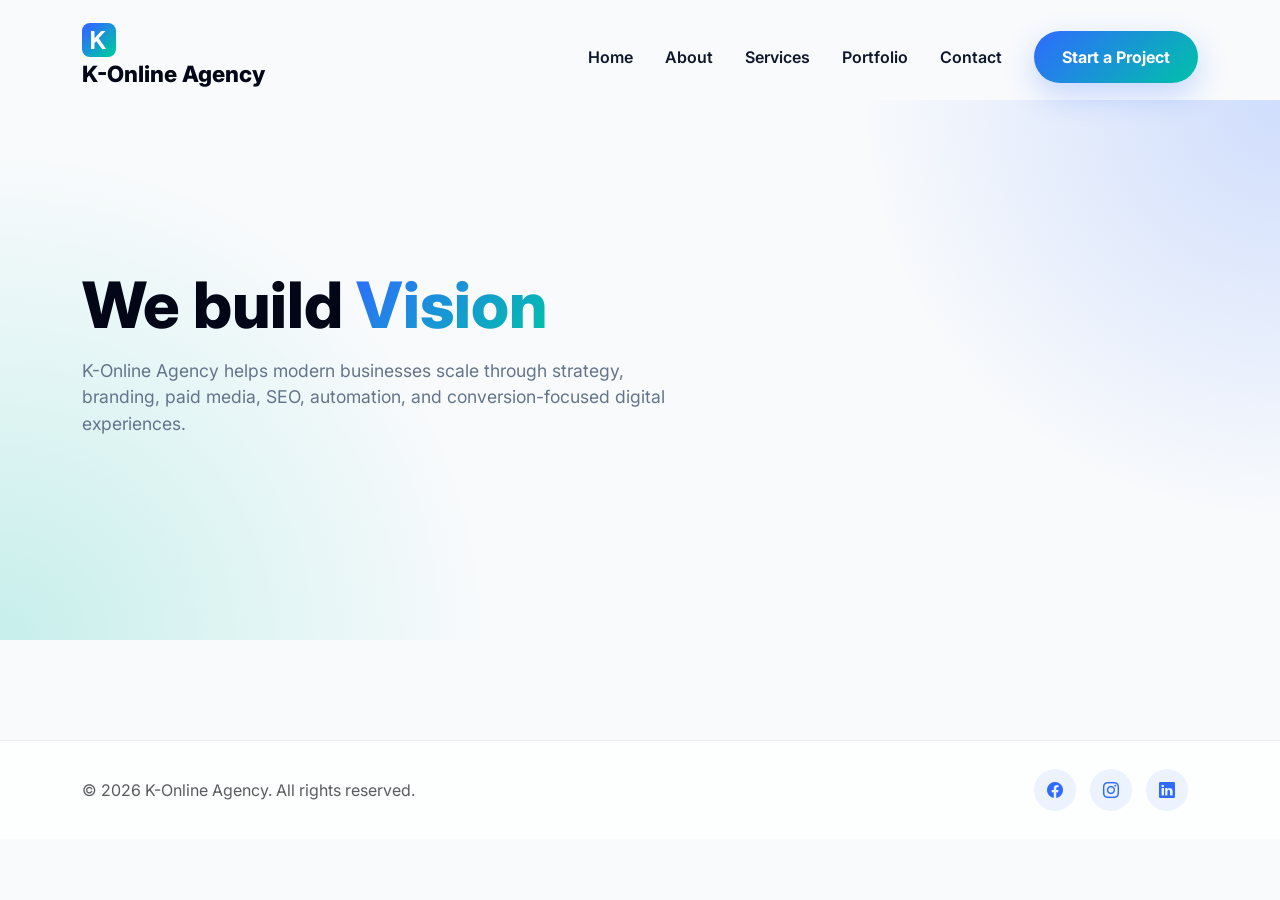
==== index.html @ 5fe9ca25 "Working" ====
<!DOCTYPE html>
<html lang=en>
<head>
  <meta charset=UTF-8>
  <meta name=viewport content=width=device-width, initial-scale=1.0>
  <meta name=description content=K-Online Agency is a modern digital marketing agency focused on growth, branding, and performance.>
  <meta name=keywords content=digital agency, marketing, branding, SEO, web design>
  <meta name=author content=K-Online Agency>
  <title>K-Online Agency</title>
  <link id=favicon rel=icon href=assets/img/favicon.svg type=image/svg+xml>
  <link href=https://cdn.jsdelivr.net/npm/bootstrap@5.3.3/dist/css/bootstrap.min.css rel=stylesheet>
  <link href=https://cdn.jsdelivr.net/npm/bootstrap-icons@1.11.3/font/bootstrap-icons.css rel=stylesheet>
  <link rel=preconnect href=https://fonts.googleapis.com>
  <link rel=preconnect href=https://fonts.gstatic.com crossorigin>
  <link href=https://fonts.googleapis.com/css2?family=Inter:wght@400;500;600;700;800&display=swap rel=stylesheet>
  <link rel=stylesheet href=assets/css/style.css>
</head>
<body>
  <div id=page-loader class=page-loader>
    <div class=loader-ring></div>
  </div>

  <!-- <button id=themeToggle class=theme-toggle aria-label=Toggle theme>
    <i class=bi bi-moon-stars-fill></i>
  </button> -->

  <nav id=navbar class="navbar navbar-expand-lg fixed-top"></nav>
  <main id=app>
    <section id=hero></section>
    <!-- <section id=about></section> -->
    <!-- <section id=services></section>
    <section id=why-us></section>
    <section id=portfolio></section>
    <section id=testimonials></section>
    <section id=team></section>
    <section id=pricing></section>
    <section id=faq></section>
    <section id=cta></section>
    <section id=contact></section> -->
  </main>
  <footer id=footer></footer>

  <script src=https://cdn.jsdelivr.net/npm/bootstrap@5.3.3/dist/js/bootstrap.bundle.min.js></script>
  <script src=assets/js/app.js></script>
</body>
</html>
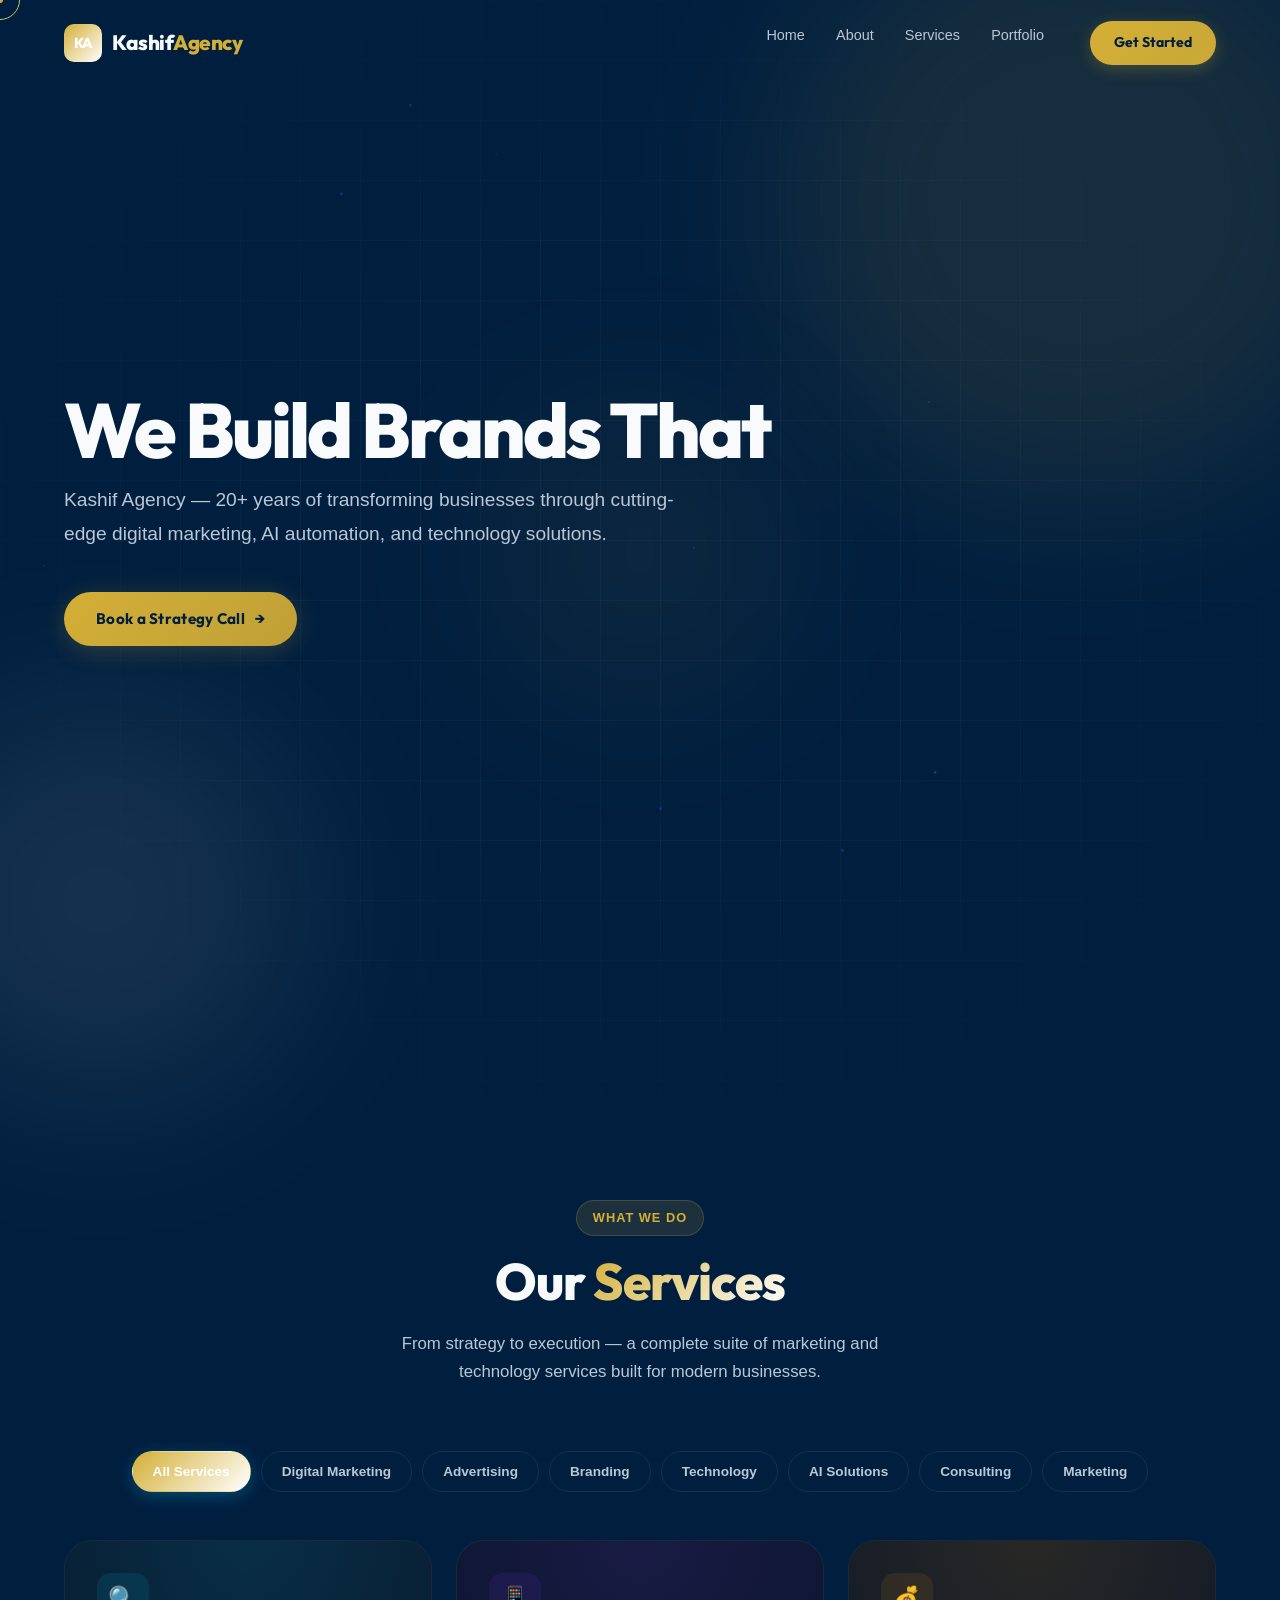
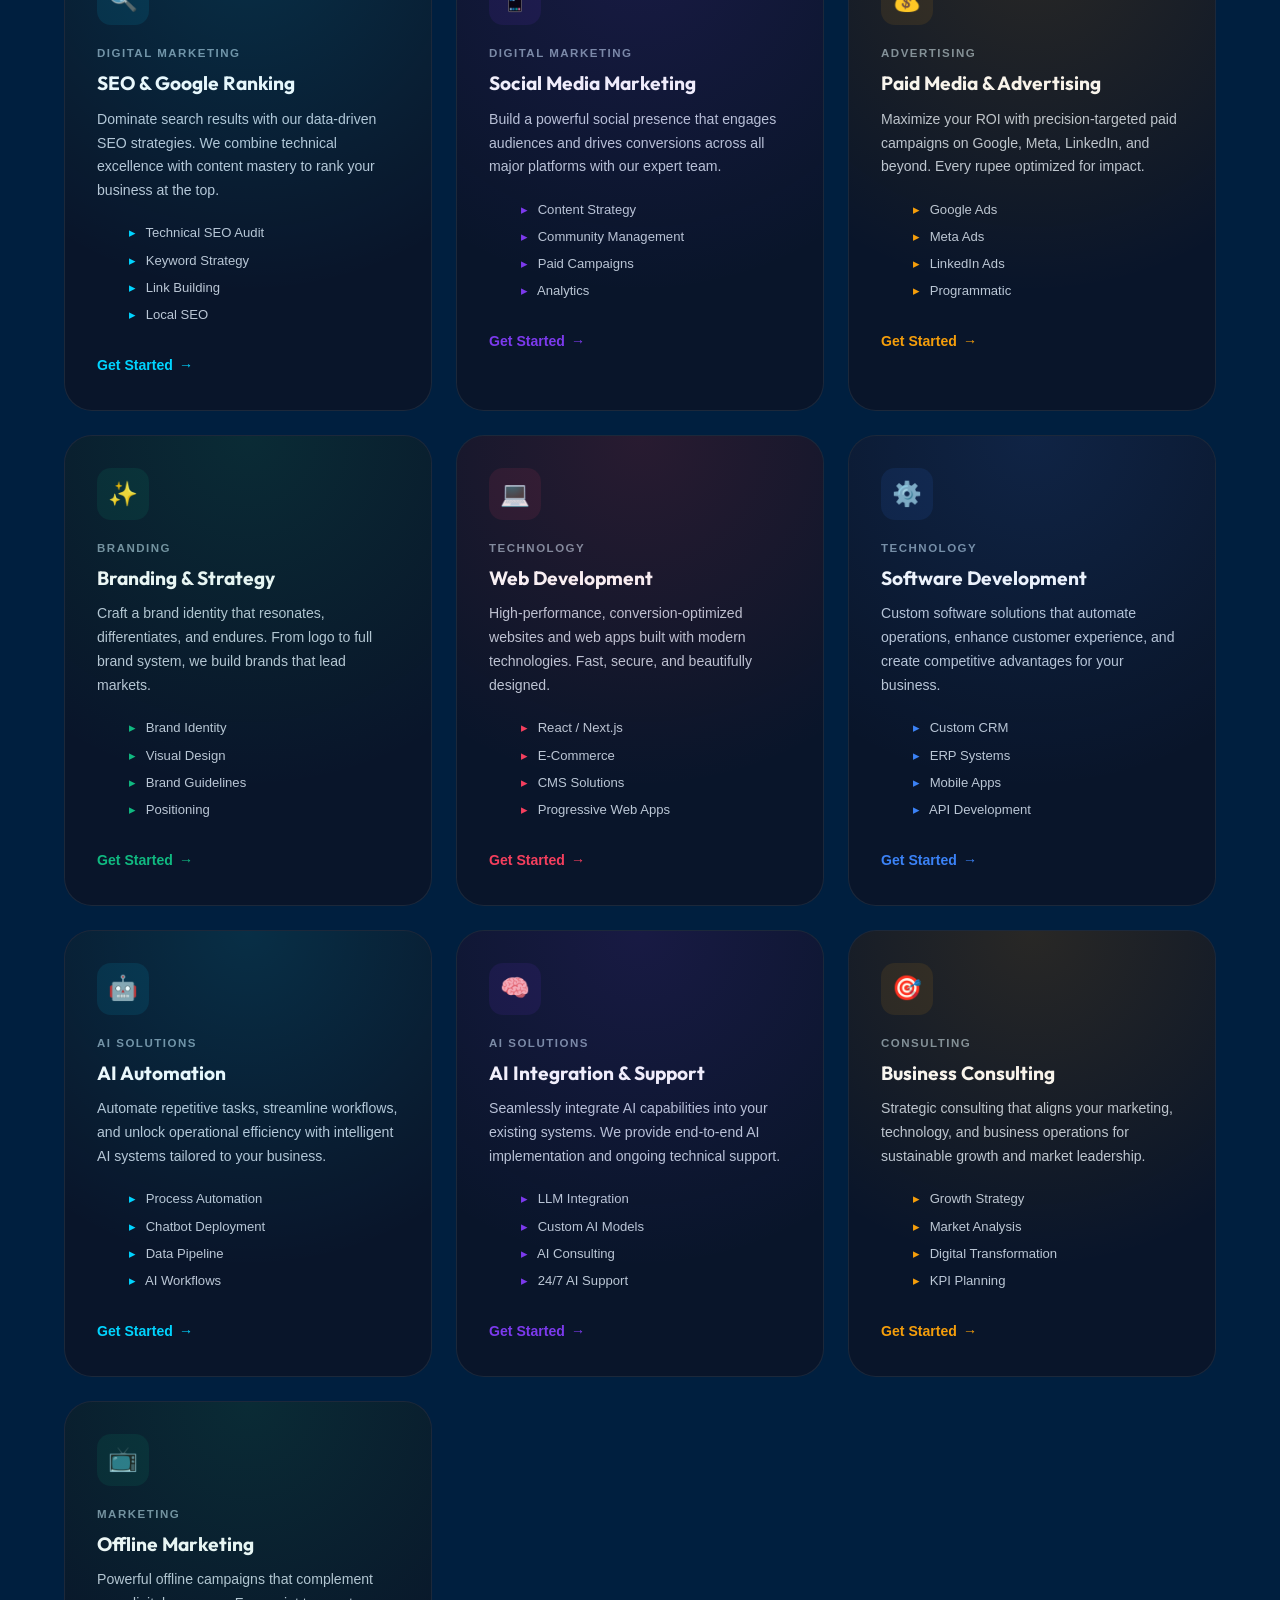
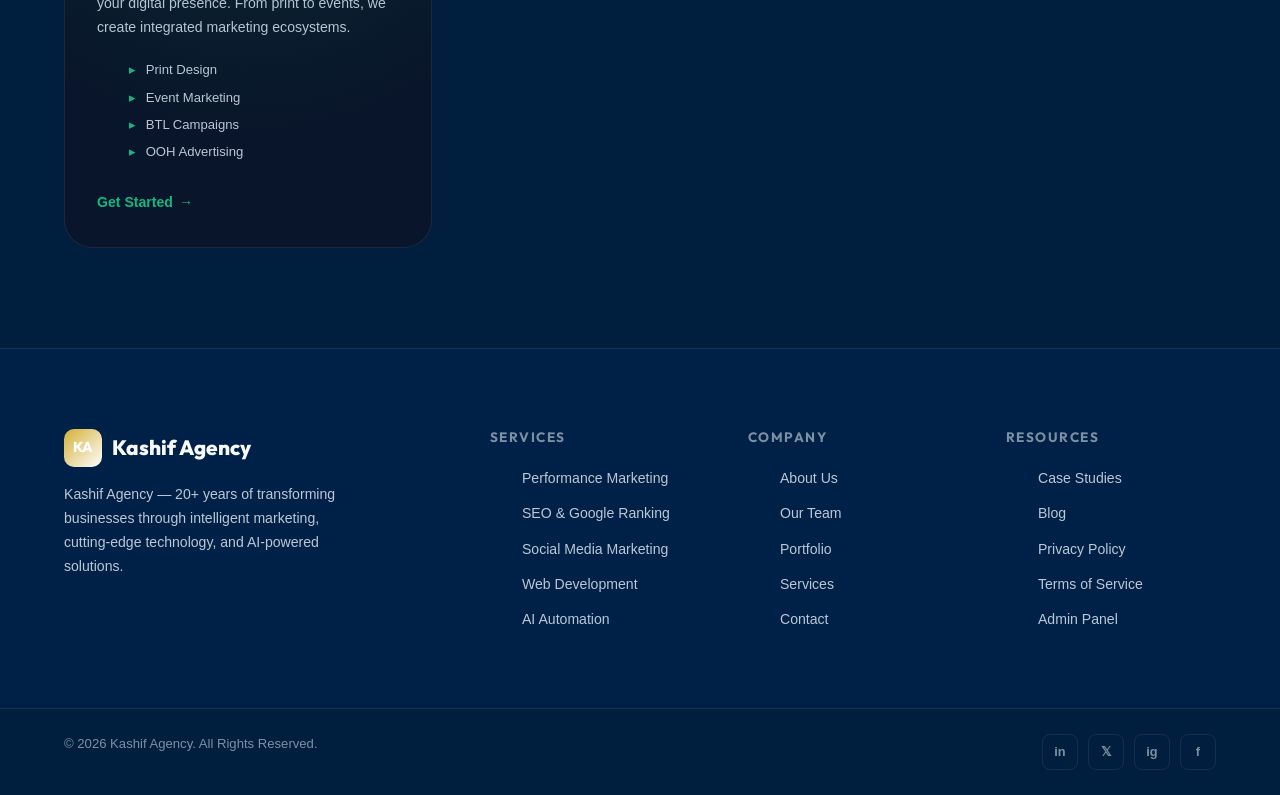
==== commit aa436bed: "Update" ====
--- a/index.html
+++ b/index.html
@@ -1,46 +1,111 @@
 <!DOCTYPE html>
-<html lang=en>
+<html lang="en">
 <head>
-  <meta charset=UTF-8>
-  <meta name=viewport content=width=device-width, initial-scale=1.0>
-  <meta name=description content=K-Online Agency is a modern digital marketing agency focused on growth, branding, and performance.>
-  <meta name=keywords content=digital agency, marketing, branding, SEO, web design>
-  <meta name=author content=K-Online Agency>
-  <title>K-Online Agency</title>
-  <link id=favicon rel=icon href=assets/img/favicon.svg type=image/svg+xml>
-  <link href=https://cdn.jsdelivr.net/npm/bootstrap@5.3.3/dist/css/bootstrap.min.css rel=stylesheet>
-  <link href=https://cdn.jsdelivr.net/npm/bootstrap-icons@1.11.3/font/bootstrap-icons.css rel=stylesheet>
-  <link rel=preconnect href=https://fonts.googleapis.com>
-  <link rel=preconnect href=https://fonts.gstatic.com crossorigin>
-  <link href=https://fonts.googleapis.com/css2?family=Inter:wght@400;500;600;700;800&display=swap rel=stylesheet>
-  <link rel=stylesheet href=assets/css/style.css>
+  <meta charset="UTF-8" />
+  <meta name="viewport" content="width=device-width, initial-scale=1.0" />
+  <meta name="description" content="Kashif Agency — Premium Digital Marketing & Technology Agency. 20+ years of expertise in SEO, AI Automation, Branding, Web Development & more." />
+  <meta name="keywords" content="digital marketing agency, SEO, AI automation, web development, branding, Karachi, Pakistan" />
+  <meta property="og:title" content="Kashif Agency — AI-Powered Marketing & Technology" />
+  <meta property="og:description" content="Transform your business with Kashif Agency's full-stack marketing and technology solutions." />
+  <title>Kashif Agency — AI-Powered Marketing & Technology</title>
+
+  <!-- Bootstrap 5 -->
+  <link href="https://cdn.jsdelivr.net/npm/bootstrap@5.3.0/dist/css/bootstrap.min.css" rel="stylesheet" />
+  <!-- Custom Styles -->
+  <link rel="stylesheet" href="css/style.css" />
 </head>
 <body>
-  <div id=page-loader class=page-loader>
-    <div class=loader-ring></div>
+
+  <!-- ── LOADING SCREEN ──────────────────────── -->
+  <div id="pageLoader">
+    <div class="loader-logo">K<em>A</em></div>
+    <div class="loader-bar"><div class="loader-bar-fill"></div></div>
+    <div class="loader-pct">0%</div>
   </div>
 
-  <!-- <button id=themeToggle class=theme-toggle aria-label=Toggle theme>
-    <i class=bi bi-moon-stars-fill></i>
-  </button> -->
+  <!-- ── CUSTOM CURSOR ────────────────────────── -->
+  <div id="customCursor"></div>
+  <div id="cursorDot"></div>
 
-  <nav id=navbar class="navbar navbar-expand-lg fixed-top"></nav>
-  <main id=app>
-    <section id=hero></section>
-    <!-- <section id=about></section> -->
-    <!-- <section id=services></section>
-    <section id=why-us></section>
-    <section id=portfolio></section>
-    <section id=testimonials></section>
-    <section id=team></section>
-    <section id=pricing></section>
-    <section id=faq></section>
-    <section id=cta></section>
-    <section id=contact></section> -->
+  <!-- ── PARTICLES ────────────────────────────── -->
+  <canvas id="particleCanvas"></canvas>
+
+  <!-- ── NAVBAR ───────────────────────────────── -->
+  <nav id="navbar"></nav>
+
+  <!-- ── MAIN ─────────────────────────────────── -->
+  <main>
+
+    <!-- Hero -->
+    <section id="home" style="position:relative">
+      <div id="hero-section"></div>
+    </section>
+
+    <!-- About -->
+    <!-- <section id="about" style="position:relative">
+      <div id="about-section"></div>
+    </section> -->
+
+    <!-- Services -->
+    <section id="services" style="position:relative">
+      <div id="services-section"></div>
+    </section>
+
+    <!-- Portfolio -->
+    <!-- <section id="portfolio" style="position:relative">
+      <div id="portfolio-section"></div>
+    </section> -->
+
+    <!-- Why Us -->
+    <!-- <section id="whyus" style="position:relative">
+      <div id="whyus-section"></div>
+    </section> -->
+
+    <!-- AI Solutions -->
+    <!-- <section id="ai" style="position:relative">
+      <div id="ai-section"></div>
+    </section> -->
+
+    <!-- Counters -->
+    <!-- <section id="counters" style="position:relative; padding:0">
+      <div id="counters-section"></div>
+    </section> -->
+
+    <!-- Testimonials -->
+    <!-- <section id="testimonials" style="position:relative">
+      <div id="testimonials-section"></div>
+    </section> -->
+
+    <!-- Team -->
+    <!-- <section id="team" style="position:relative">
+      <div id="team-section"></div>
+    </section> -->
+
+    <!-- CTA Banner -->
+    <!-- <section id="cta" style="position:relative">
+      <div id="cta-section"></div>
+    </section> -->
+
+    <!-- FAQ -->
+    <!-- <section id="faq" style="position:relative">
+      <div id="faq-section"></div>
+    </section> -->
+
+    <!-- Contact -->
+    <!-- <section id="contact" style="position:relative">
+      <div id="contact-section"></div>
+    </section> -->
+
   </main>
-  <footer id=footer></footer>
 
-  <script src=https://cdn.jsdelivr.net/npm/bootstrap@5.3.3/dist/js/bootstrap.bundle.min.js></script>
-  <script src=assets/js/app.js></script>
+  <!-- ── FOOTER ───────────────────────────────── -->
+  <footer id="site-footer"></footer>
+
+  <!-- ── SCRIPTS ──────────────────────────────── -->
+  <script src="https://cdn.jsdelivr.net/npm/bootstrap@5.3.0/dist/js/bootstrap.bundle.min.js"></script>
+  <script src="data/content.js"></script>
+  <script src="js/renderer.js"></script>
+  <script src="js/app.js"></script>
+
 </body>
 </html>
--- a/css/style.css
+++ b/css/style.css
@@ -0,0 +1,2404 @@
+/* =====================================================
+   KASHIF AGENCY — Premium CSS
+   ===================================================== */
+@import url('https://api.fontshare.com/v2/css?f[]=clash-display@400,500,600,700,800&display=swap');
+@import url('https://fonts.googleapis.com/css2?family=Syne:wght@400;600;700;800&family=Outfit:wght@300;400;500;600&display=swap');
+
+/* ─── CSS VARIABLES ──────────────────────────────── */
+:root {
+  --bg-base: #001f3f;
+  --bg-surface: #002147;
+  --bg-card: rgba(10, 21, 41, 0.92);
+  --bg-card-hover: rgba(24, 40, 75, 0.94);
+  --bg-card-soft: rgba(255, 255, 255, 0.05);
+  --primary: #D4AF37;
+  --primary-dim: rgba(212, 175, 55, 0.18);
+  /* --secondary: #ffffff; */
+  --secondary-dim: rgba(255, 255, 255, 0.12);
+  --gold: #D4AF37;
+  --gold-dim: rgba(212, 175, 55, 0.14);
+  --success: #7dd3fc;
+  --danger: #f87171;
+  --text-main: #f8fafc;
+  --text-sub: #bbc7d6;
+  --text-muted: #7b90a2;
+  --border: rgba(255, 255, 255, 0.08);
+  --border-glow: rgba(212, 175, 55, 0.22);
+  --font-display: 'Outfit', sans-serif;
+  --font-body: 'Inter', sans-serif;
+  --nav-h: 86px;
+  --radius: 18px;
+  --radius-lg: 28px;
+  --shadow: 0 20px 70px rgba(0, 0, 0, 0.45);
+  --shadow-glow: 0 0 50px rgba(212, 175, 55, 0.15);
+  --transition: 0.3s cubic-bezier(0.4, 0, 0.2, 1);
+}
+
+/* ─── RESET & BASE ────────────────────────────────── */
+*,
+*::before,
+*::after {
+  box-sizing: border-box;
+  margin: 0;
+  padding: 0;
+}
+
+html {
+  scroll-behavior: smooth;
+  font-size: 16px;
+}
+
+body {
+  font-family: var(--font-body);
+  background: var(--bg-base);
+  color: var(--text-main);
+  line-height: 1.7;
+  overflow-x: hidden;
+}
+
+body.loading {
+  overflow: hidden;
+}
+
+img {
+  max-width: 100%;
+  display: block;
+}
+
+a {
+  text-decoration: none;
+  color: inherit;
+}
+
+ul {
+  list-style: none;
+}
+
+button {
+  cursor: pointer;
+  border: none;
+  background: none;
+  font-family: inherit;
+}
+
+input,
+select,
+textarea {
+  font-family: inherit;
+}
+
+/* ─── SCROLLBAR ──────────────────────────────────── */
+::-webkit-scrollbar {
+  width: 6px;
+}
+
+::-webkit-scrollbar-track {
+  background: var(--bg-base);
+}
+
+::-webkit-scrollbar-thumb {
+  background: var(--primary);
+  border-radius: 3px;
+}
+
+/* ─── LOADER ─────────────────────────────────────── */
+#pageLoader {
+  position: fixed;
+  inset: 0;
+  background: var(--bg-base);
+  z-index: 10000;
+  display: flex;
+  flex-direction: column;
+  align-items: center;
+  justify-content: center;
+  transition: opacity 0.6s, transform 0.6s;
+}
+
+#pageLoader.hide {
+  opacity: 0;
+  transform: scale(1.05);
+  pointer-events: none;
+}
+
+.loader-logo {
+  font-family: var(--font-display);
+  font-size: 3rem;
+  font-weight: 800;
+  color: var(--primary);
+  margin-bottom: 3rem;
+  letter-spacing: -2px;
+}
+
+.loader-logo em {
+  color: var(--text-sub);
+  font-style: normal;
+}
+
+.loader-bar {
+  width: 260px;
+  height: 2px;
+  background: var(--border);
+  border-radius: 1px;
+  overflow: hidden;
+}
+
+.loader-bar-fill {
+  height: 100%;
+  width: 0%;
+  background: linear-gradient(90deg, var(--primary), var(--secondary));
+  transition: width 0.08s linear;
+  border-radius: 1px;
+}
+
+.loader-pct {
+  margin-top: 1rem;
+  font-size: 0.85rem;
+  color: var(--text-muted);
+  font-family: var(--font-display);
+}
+
+/* ─── CUSTOM CURSOR ──────────────────────────────── */
+#customCursor {
+  position: fixed;
+  width: 40px;
+  height: 40px;
+  border: 1.5px solid var(--primary);
+  border-radius: 50%;
+  pointer-events: none;
+  z-index: 9999;
+  transform: translate(-50%, -50%);
+  transition: width 0.3s, height 0.3s, border-color 0.3s, opacity 0.3s;
+  mix-blend-mode: screen;
+}
+
+#cursorDot {
+  position: fixed;
+  width: 6px;
+  height: 6px;
+  background: var(--primary);
+  border-radius: 50%;
+  pointer-events: none;
+  z-index: 9999;
+  transform: translate(-50%, -50%);
+}
+
+#customCursor.hover {
+  width: 60px;
+  height: 60px;
+  border-color: var(--gold);
+  opacity: 0.6;
+}
+
+/* ─── CANVAS ─────────────────────────────────────── */
+#particleCanvas {
+  position: fixed;
+  top: 0;
+  left: 0;
+  width: 100%;
+  height: 100%;
+  pointer-events: none;
+  z-index: 0;
+  opacity: 0.6;
+}
+
+/* ─── LAYOUT ─────────────────────────────────────── */
+.container {
+  max-width: 1200px;
+  margin: 0 auto;
+  padding: 0 24px;
+  position: relative;
+}
+
+section {
+  position: relative;
+  padding: 100px 0;
+}
+
+/* ─── SCROLL REVEAL ──────────────────────────────── */
+[data-reveal] {
+  opacity: 0;
+  transform: translateY(40px);
+  transition: opacity 0.7s cubic-bezier(0.16, 1, 0.3, 1), transform 0.7s cubic-bezier(0.16, 1, 0.3, 1);
+}
+
+[data-reveal="left"] {
+  transform: translateX(-40px);
+}
+
+[data-reveal="right"] {
+  transform: translateX(40px);
+}
+
+[data-reveal].revealed {
+  opacity: 1;
+  transform: none;
+}
+
+/* ─── TYPOGRAPHY ─────────────────────────────────── */
+.section-headline {
+  font-family: var(--font-display);
+  font-size: clamp(2rem, 4vw, 3.2rem);
+  font-weight: 800;
+  line-height: 1.15;
+  color: var(--text-main);
+  margin-bottom: 1.2rem;
+  letter-spacing: -1px;
+}
+
+.gradient-text {
+  background: linear-gradient(135deg, var(--primary), var(--secondary));
+  -webkit-background-clip: text;
+  -webkit-text-fill-color: transparent;
+  background-clip: text;
+}
+
+.section-badge {
+  display: inline-flex;
+  align-items: center;
+  gap: 8px;
+  padding: 6px 16px;
+  border-radius: 40px;
+  background: var(--primary-dim);
+  border: 1px solid var(--border-glow);
+  color: var(--primary);
+  font-size: 0.8rem;
+  font-weight: 600;
+  letter-spacing: 1px;
+  text-transform: uppercase;
+  margin-bottom: 1rem;
+}
+
+.section-sub {
+  color: var(--text-sub);
+  font-size: 1.05rem;
+  max-width: 560px;
+}
+
+.section-header {
+  text-align: center;
+  margin-bottom: 4rem;
+}
+
+.section-header .section-sub {
+  margin: 0 auto;
+}
+
+/* ─── BUTTONS ────────────────────────────────────── */
+.btn-primary {
+  display: inline-flex;
+  align-items: center;
+  gap: 10px;
+  padding: 14px 32px;
+  border-radius: 50px;
+  background: linear-gradient(135deg, var(--primary), rgba(212, 175, 55, 0.9));
+  color: var(--bg-base);
+  font-weight: 700;
+  font-size: 0.95rem;
+  font-family: var(--font-display);
+  letter-spacing: 0.3px;
+  transition: var(--transition);
+  position: relative;
+  overflow: hidden;
+  box-shadow: 0 4px 24px rgba(212, 175, 55, 0.22);
+}
+
+.btn-primary::before {
+  content: '';
+  position: absolute;
+  inset: 0;
+  background: linear-gradient(135deg, #fff3, transparent);
+  opacity: 0;
+  transition: opacity 0.3s;
+}
+
+.btn-primary:hover {
+  transform: translateY(-2px);
+  box-shadow: 0 8px 32px rgba(212, 175, 55, 0.28);
+}
+
+.btn-primary:hover::before {
+  opacity: 1;
+}
+
+.btn-primary:hover .btn-arrow {
+  transform: translateX(4px);
+}
+
+.btn-arrow {
+  transition: transform 0.3s;
+}
+
+.btn-ghost {
+  display: inline-flex;
+  align-items: center;
+  gap: 10px;
+  padding: 14px 32px;
+  border-radius: 50px;
+  border: 1.5px solid var(--border-glow);
+  color: var(--text-main);
+  font-weight: 600;
+  font-family: var(--font-display);
+  transition: var(--transition);
+  background: rgba(255, 255, 255, 0.04);
+}
+
+.btn-ghost:hover {
+  border-color: var(--primary);
+  color: var(--primary);
+  background: var(--primary-dim);
+}
+
+.btn-nav-cta {
+  padding: 10px 24px;
+  border-radius: 50px;
+  background: linear-gradient(135deg, var(--primary), rgba(212, 175, 55, 0.95));
+  color: var(--bg-base);
+  font-weight: 700;
+  font-size: 0.88rem;
+  font-family: var(--font-display);
+  transition: var(--transition);
+  box-shadow: 0 4px 16px rgba(212, 175, 55, 0.25);
+}
+
+.btn-nav-cta:hover {
+  transform: translateY(-1px);
+  box-shadow: 0 6px 24px rgba(212, 175, 55, 0.22);
+}
+
+.btn-primary-sm {
+  display: inline-flex;
+  align-items: center;
+  gap: 8px;
+  padding: 10px 22px;
+  border-radius: 50px;
+  background: linear-gradient(135deg, var(--primary), rgba(212, 175, 55, 0.9));
+  color: var(--bg-base);
+  font-weight: 700;
+  font-size: 0.85rem;
+  transition: var(--transition);
+}
+
+.btn-primary-sm:hover {
+  transform: translateY(-2px);
+}
+
+.btn-full {
+  width: 100%;
+  justify-content: center;
+}
+
+.btn-lg {
+  padding: 16px 40px;
+  font-size: 1rem;
+}
+
+.mt-3 {
+  margin-top: 1.5rem;
+  display: inline-flex;
+}
+
+/* ─── NAVBAR ─────────────────────────────────────── */
+#navbar {
+  position: fixed;
+  top: 0;
+  left: 0;
+  right: 0;
+  z-index: 1000;
+  height: var(--nav-h);
+  transition: var(--transition);
+}
+
+#navbar.scrolled {
+  background: var(--bg-surface);
+  backdrop-filter: blur(20px);
+  border-bottom: 1px solid var(--border);
+  box-shadow: var(--shadow);
+}
+
+.nav-container {
+  max-width: 1200px;
+  margin: 0 auto;
+  padding: 0 24px;
+  height: 100%;
+  display: flex;
+  align-items: center;
+  gap: 2rem;
+}
+
+.nav-logo {
+  display: flex;
+  align-items: center;
+  gap: 10px;
+  font-family: var(--font-display);
+  font-size: 1.3rem;
+  font-weight: 800;
+  letter-spacing: -0.5px;
+  flex-shrink: 0;
+}
+
+.nav-logo em {
+  color: var(--primary);
+  font-style: normal;
+}
+
+.logo-mark {
+  width: 38px;
+  height: 38px;
+  border-radius: 10px;
+  background: linear-gradient(135deg, var(--primary), var(--secondary));
+  display: flex;
+  align-items: center;
+  justify-content: center;
+  font-family: var(--font-display);
+  font-weight: 800;
+  font-size: 0.9rem;
+  color: white;
+}
+
+.nav-links {
+  display: flex;
+  align-items: center;
+  gap: 0.2rem;
+  margin-left: auto;
+}
+
+.nav-link {
+  padding: 8px 14px;
+  border-radius: 8px;
+  font-size: 0.9rem;
+  font-weight: 500;
+  color: var(--text-sub);
+  transition: var(--transition);
+  position: relative;
+}
+
+.nav-link:hover,
+.nav-link.active {
+  color: var(--text-main);
+  
+}
+.nav-link.active::after {
+  content: '';
+  position: absolute;
+  bottom: 2px;
+  left: 50%;
+  transform: translateX(-50%);
+  width: 4px;
+  height: 4px;
+  border-radius: 50%;
+  background: var(--primary);
+}
+
+.nav-actions {
+  display: flex;
+  align-items: center;
+  gap: 1rem;
+  flex-shrink: 0;
+}
+
+.nav-toggle {
+  display: none;
+  flex-direction: column;
+  gap: 5px;
+  padding: 6px;
+  border-radius: 6px;
+}
+
+.nav-toggle span {
+  display: block;
+  width: 22px;
+  height: 2px;
+  background: var(--text-main);
+  border-radius: 1px;
+  transition: var(--transition);
+}
+
+.nav-toggle.open span:nth-child(1) {
+  transform: rotate(45deg) translate(5px, 5px);
+}
+
+.nav-toggle.open span:nth-child(2) {
+  opacity: 0;
+}
+
+.nav-toggle.open span:nth-child(3) {
+  transform: rotate(-45deg) translate(5px, -5px);
+}
+
+/* ─── HERO ───────────────────────────────────────── */
+#hero-section {
+  min-height: 100vh;
+  display: flex;
+  align-items: center;
+  overflow: hidden;
+}
+
+.hero-bg-grid {
+  position: absolute;
+  inset: 0;
+  background-image: linear-gradient(rgba(255, 255, 255, 0.03) 1px, transparent 1px),
+    linear-gradient(90deg, rgba(255, 255, 255, 0.03) 1px, transparent 1px);
+  background-size: 60px 60px;
+  mask-image: radial-gradient(ellipse at center, black 40%, transparent 80%);
+}
+
+.hero-orb {
+  position: absolute;
+  border-radius: 50%;
+  filter: blur(80px);
+  pointer-events: none;
+}
+
+.hero-orb-1 {
+  width: 600px;
+  height: 600px;
+  background: rgba(212, 175, 55, 0.1);
+  top: -100px;
+  right: -100px;
+}
+
+.hero-orb-2 {
+  width: 400px;
+  height: 400px;
+  background: rgba(255, 255, 255, 0.08);
+  bottom: 0;
+  left: -100px;
+}
+
+.hero-orb-3 {
+  width: 300px;
+  height: 300px;
+  background: rgba(212, 175, 55, 0.06);
+  top: 50%;
+  left: 50%;
+  transform: translate(-50%, -50%);
+}
+
+.hero-content {
+  padding: 60px 24px;
+  max-width: 1200px;
+  margin: 0 auto;
+  width: 100%;
+  opacity: 0;
+  transform: translateY(30px);
+  transition: opacity 0.8s cubic-bezier(0.16, 1, 0.3, 1), transform 0.8s cubic-bezier(0.16, 1, 0.3, 1);
+}
+
+.hero-content.animate-in {
+  opacity: 1;
+  transform: none;
+}
+
+/* .hero-badge {
+  display: inline-flex;
+  align-items: center;
+  gap: 10px;
+  padding: 8px 20px;
+  border-radius: 50px;
+  background: rgba(255, 255, 255, 0.06);
+  border: 1px solid var(--border-glow);
+  color: var(--primary);
+  font-size: 0.85rem;
+  font-weight: 600;
+  margin-bottom: 2rem;
+  letter-spacing: 0.5px;
+} */
+
+/* .badge-dot {
+  width: 8px;
+  height: 8px;
+  border-radius: 50%;
+  background: var(--primary);
+  animation: pulse 2s infinite;
+} */
+
+@keyframes pulse {
+
+  0%,
+  100% {
+    opacity: 1;
+    transform: scale(1);
+  }
+
+  50% {
+    opacity: 0.5;
+    transform: scale(1.5);
+  }
+}
+
+.hero-headline {
+  font-family: var(--font-display);
+  font-size: clamp(2.8rem, 6vw, 5.5rem);
+  font-weight: 800;
+  line-height: 1.05;
+  letter-spacing: -3px;
+  max-width: 900px;
+  margin-bottom: 0.5rem;
+}
+
+.rotating-words-wrapper {
+  display: inline-block;
+  overflow: hidden;
+  height: 1.1em;
+  vertical-align: top;
+  position: relative;
+}
+
+.rotating-words {
+  display: flex;
+  flex-direction: column;
+}
+
+.rw-item {
+  display: block;
+  background: linear-gradient(135deg, var(--primary), var(--secondary));
+  -webkit-background-clip: text;
+  -webkit-text-fill-color: transparent;
+  background-clip: text;
+  opacity: 0;
+  transform: translateY(100%);
+  transition: opacity 0.5s, transform 0.5s;
+  position: absolute;
+  white-space: nowrap;
+}
+
+.rw-item.active {
+  opacity: 1;
+  transform: translateY(0);
+}
+
+.rw-item.out {
+  opacity: 0;
+  transform: translateY(-100%);
+}
+
+.hero-sub {
+  font-size: clamp(1rem, 2vw, 1.2rem);
+  color: var(--text-sub);
+  max-width: 620px;
+  margin-bottom: 2.5rem;
+  line-height: 1.8;
+}
+
+.hero-ctas {
+  display: flex;
+  flex-wrap: wrap;
+  gap: 1rem;
+  margin-bottom: 4rem;
+}
+
+.hero-stats {
+  display: flex;
+  flex-wrap: wrap;
+  gap: 2rem;
+  padding-top: 2rem;
+  border-top: 1px solid var(--border);
+}
+
+.stat-item {}
+
+.stat-value {
+  font-family: var(--font-display);
+  font-size: 2.2rem;
+  font-weight: 800;
+  color: var(--primary);
+  line-height: 1;
+}
+
+.stat-label {
+  font-size: 0.85rem;
+  color: var(--text-muted);
+  margin-top: 4px;
+}
+
+.hero-scroll-hint {
+  position: absolute;
+  bottom: 40px;
+  left: 50%;
+  transform: translateX(-50%);
+  display: flex;
+  flex-direction: column;
+  align-items: center;
+  gap: 8px;
+  color: var(--text-muted);
+  font-size: 0.75rem;
+  letter-spacing: 1px;
+  animation: float 3s ease-in-out infinite;
+}
+
+.scroll-line {
+  width: 1px;
+  height: 40px;
+  background: linear-gradient(to bottom, transparent, var(--primary));
+}
+
+@keyframes float {
+
+  0%,
+  100% {
+    transform: translateX(-50%) translateY(0)
+  }
+
+  50% {
+    transform: translateX(-50%) translateY(8px)
+  }
+}
+
+/* ─── ABOUT ──────────────────────────────────────── */
+#about-section {
+  background: var(--bg-surface);
+}
+
+.about-grid {
+  display: grid;
+  grid-template-columns: 1fr 1.2fr;
+  gap: 80px;
+  align-items: center;
+}
+
+.about-card-3d {
+  position: relative;
+  width: 100%;
+  aspect-ratio: 1;
+  max-width: 420px;
+  margin: 0 auto;
+  transform-style: preserve-3d;
+  animation: float3d 6s ease-in-out infinite;
+}
+
+@keyframes float3d {
+
+  0%,
+  100% {
+    transform: rotateX(3deg) rotateY(-3deg) translateY(0)
+  }
+
+  50% {
+    transform: rotateX(-3deg) rotateY(3deg) translateY(-12px)
+  }
+}
+
+.about-inner-card {
+  width: 100%;
+  height: 100%;
+  border-radius: var(--radius-lg);
+  background: var(--bg-card);
+  border: 1px solid var(--border);
+  display: flex;
+  flex-direction: column;
+  align-items: center;
+  justify-content: center;
+  gap: 1.5rem;
+  padding: 3rem;
+  position: relative;
+  overflow: hidden;
+}
+
+.about-inner-card::before {
+  content: '';
+  position: absolute;
+  inset: 0;
+  background: radial-gradient(ellipse at top, rgba(255, 255, 255, 0.08), transparent 60%);
+}
+
+.about-logo-big {
+  font-family: var(--font-display);
+  font-size: 4rem;
+  font-weight: 800;
+  background: linear-gradient(135deg, var(--primary), var(--secondary));
+  -webkit-background-clip: text;
+  -webkit-text-fill-color: transparent;
+  background-clip: text;
+}
+
+.about-years {
+  text-align: center;
+}
+
+.years-num {
+  display: block;
+  font-family: var(--font-display);
+  font-size: 3.5rem;
+  font-weight: 800;
+  color: var(--gold);
+  line-height: 1;
+}
+
+.years-label {
+  font-size: 0.85rem;
+  color: var(--text-sub);
+  margin-top: 4px;
+}
+
+.about-floating-tags {
+  display: flex;
+  flex-direction: column;
+  gap: 8px;
+  align-items: center;
+}
+
+.ftag {
+  padding: 6px 14px;
+  border-radius: 20px;
+  font-size: 0.78rem;
+  font-weight: 600;
+  background: var(--bg-surface);
+  border: 1px solid var(--border);
+  color: var(--text-sub);
+}
+
+.ftag-1 {
+  animation: ftag-float 3s ease-in-out infinite 0s;
+}
+
+.ftag-2 {
+  animation: ftag-float 3s ease-in-out infinite 1s;
+}
+
+.ftag-3 {
+  animation: ftag-float 3s ease-in-out infinite 2s;
+}
+
+@keyframes ftag-float {
+
+  0%,
+  100% {
+    transform: translateX(0)
+  }
+
+  50% {
+    transform: translateX(8px)
+  }
+}
+
+.about-glow {
+  position: absolute;
+  inset: -20px;
+  background: radial-gradient(circle at 50% 50%, rgba(212, 175, 55, 0.08), transparent 70%);
+  pointer-events: none;
+}
+
+.about-desc {
+  color: var(--text-sub);
+  margin-bottom: 1rem;
+  line-height: 1.8;
+}
+
+.about-highlights {
+  display: grid;
+  grid-template-columns: 1fr 1fr;
+  gap: 1.2rem;
+  margin-top: 2rem;
+}
+
+.highlight-item {
+  display: flex;
+  gap: 12px;
+  align-items: flex-start;
+  padding: 1rem;
+  border-radius: var(--radius);
+  background: var(--bg-card);
+  border: 1px solid var(--border);
+  transition: var(--transition);
+}
+
+.highlight-item:hover {
+  border-color: var(--border-glow);
+  transform: translateY(-2px);
+}
+
+.hl-icon {
+  font-size: 1.4rem;
+  flex-shrink: 0;
+  margin-top: 2px;
+}
+
+.highlight-item h4 {
+  font-family: var(--font-display);
+  font-size: 0.9rem;
+  font-weight: 700;
+  margin-bottom: 4px;
+}
+
+.highlight-item p {
+  font-size: 0.8rem;
+  color: var(--text-sub);
+  line-height: 1.5;
+}
+
+/* ─── SERVICES ───────────────────────────────────── */
+#services-section {}
+
+.services-filter,
+.portfolio-filter {
+  display: flex;
+  flex-wrap: wrap;
+  gap: 10px;
+  justify-content: center;
+  margin-bottom: 3rem;
+}
+
+.filter-btn {
+  padding: 8px 20px;
+  border-radius: 50px;
+  font-size: 0.85rem;
+  font-weight: 600;
+  border: 1.5px solid var(--border);
+  color: var(--text-sub);
+  transition: var(--transition);
+  font-family: var(--font-body);
+}
+
+.filter-btn:hover {
+  border-color: var(--primary);
+  color: var(--primary);
+}
+
+.filter-btn.active {
+  background: linear-gradient(135deg, var(--primary), var(--secondary));
+  border-color: transparent;
+  color: white;
+  box-shadow: 0 4px 16px rgba(0, 212, 255, 0.25);
+}
+
+.services-grid {
+  display: grid;
+  grid-template-columns: repeat(auto-fill, minmax(300px, 1fr));
+  gap: 24px;
+}
+
+.service-card {
+  position: relative;
+  padding: 2rem;
+  border-radius: var(--radius-lg);
+  background: var(--bg-card);
+  border: 1px solid var(--border);
+  transition: var(--transition);
+  overflow: hidden;
+}
+
+.service-card:hover {
+  border-color: var(--border-glow);
+  transform: translateY(-6px);
+  box-shadow: var(--shadow-glow);
+}
+
+.sc-glow {
+  position: absolute;
+  inset: 0;
+  pointer-events: none;
+}
+
+.sc-icon {
+  width: 52px;
+  height: 52px;
+  border-radius: 14px;
+  font-size: 1.5rem;
+  display: flex;
+  align-items: center;
+  justify-content: center;
+  margin-bottom: 1.2rem;
+}
+
+.sc-category {
+  font-size: 0.72rem;
+  font-weight: 700;
+  letter-spacing: 1.5px;
+  text-transform: uppercase;
+  color: var(--text-muted);
+  margin-bottom: 8px;
+}
+
+.sc-title {
+  font-family: var(--font-display);
+  font-size: 1.2rem;
+  font-weight: 700;
+  margin-bottom: 0.8rem;
+}
+
+.sc-desc {
+  font-size: 0.88rem;
+  color: var(--text-sub);
+  line-height: 1.7;
+  margin-bottom: 1.2rem;
+}
+
+.sc-features {
+  list-style: none;
+  display: flex;
+  flex-direction: column;
+  gap: 5px;
+  margin-bottom: 1.5rem;
+}
+
+.sc-features li {
+  font-size: 0.82rem;
+  color: var(--text-sub);
+}
+
+.sc-features span {
+  margin-right: 6px;
+}
+
+.sc-link {
+  font-size: 0.88rem;
+  font-weight: 700;
+  display: inline-flex;
+  align-items: center;
+  gap: 6px;
+  transition: gap 0.3s;
+}
+
+.sc-link:hover {
+  gap: 10px;
+}
+
+.sc-border {
+  position: absolute;
+  bottom: 0;
+  left: 0;
+  right: 0;
+  height: 2px;
+  opacity: 0;
+  transition: opacity 0.3s;
+}
+
+.service-card:hover .sc-border {
+  opacity: 1;
+}
+
+/* ─── PORTFOLIO ──────────────────────────────────── */
+#portfolio-section {
+  background: var(--bg-surface);
+}
+
+.portfolio-grid {
+  display: grid;
+  grid-template-columns: repeat(auto-fill, minmax(340px, 1fr));
+  gap: 28px;
+}
+
+.portfolio-card {
+  border-radius: var(--radius-lg);
+  overflow: hidden;
+  position: relative;
+  background: var(--bg-card);
+  border: 1px solid var(--border);
+  transition: var(--transition);
+}
+
+.portfolio-card:hover {
+  transform: translateY(-8px);
+  box-shadow: 0 20px 60px rgba(0, 0, 0, 0.4);
+}
+
+.pc-visual {
+  height: 200px;
+  position: relative;
+  overflow: hidden;
+  display: flex;
+  align-items: center;
+  justify-content: center;
+}
+
+.pc-number {
+  font-family: var(--font-display);
+  font-size: 5rem;
+  font-weight: 800;
+  color: rgba(255, 255, 255, 0.05);
+  line-height: 1;
+  user-select: none;
+}
+
+.pc-category-tag {
+  position: absolute;
+  top: 16px;
+  left: 16px;
+  padding: 4px 12px;
+  border-radius: 20px;
+  font-size: 0.72rem;
+  font-weight: 700;
+  background: rgba(0, 0, 0, 0.5);
+  backdrop-filter: blur(8px);
+  border: 1px solid rgba(255, 255, 255, 0.1);
+  letter-spacing: 0.5px;
+  text-transform: uppercase;
+}
+
+.pc-result-badge {
+  position: absolute;
+  bottom: 16px;
+  right: 16px;
+  padding: 5px 14px;
+  border-radius: 20px;
+  font-size: 0.78rem;
+  font-weight: 700;
+  background: rgba(0, 0, 0, 0.7);
+  backdrop-filter: blur(8px);
+  border: 1px solid rgba(255, 255, 255, 0.15);
+  color: var(--gold);
+}
+
+.pc-glow {
+  position: absolute;
+  inset: 0;
+  opacity: 0;
+  transition: opacity 0.3s;
+}
+
+.portfolio-card:hover .pc-glow {
+  opacity: 1;
+}
+
+.pc-content {
+  padding: 1.5rem;
+}
+
+.pc-cat {
+  font-size: 0.72rem;
+  font-weight: 700;
+  text-transform: uppercase;
+  letter-spacing: 1px;
+  color: var(--text-muted);
+}
+
+.pc-title {
+  font-family: var(--font-display);
+  font-size: 1.2rem;
+  font-weight: 700;
+  margin: 6px 0 8px;
+}
+
+.pc-desc {
+  font-size: 0.85rem;
+  color: var(--text-sub);
+  line-height: 1.6;
+  margin-bottom: 1rem;
+}
+
+.pc-tags {
+  display: flex;
+  flex-wrap: wrap;
+  gap: 6px;
+}
+
+.pc-tag {
+  padding: 3px 10px;
+  border-radius: 20px;
+  font-size: 0.72rem;
+  font-weight: 600;
+  border: 1px solid;
+}
+
+.pc-overlay {
+  position: absolute;
+  inset: 0;
+  background: rgba(5, 8, 18, 0.92);
+  backdrop-filter: blur(8px);
+  display: flex;
+  align-items: center;
+  justify-content: center;
+  opacity: 0;
+  transition: opacity 0.35s;
+  padding: 2rem;
+  text-align: center;
+}
+
+.portfolio-card:hover .pc-overlay {
+  opacity: 1;
+}
+
+.pco-inner h3 {
+  font-family: var(--font-display);
+  font-size: 1.3rem;
+  font-weight: 800;
+  margin-bottom: 0.8rem;
+}
+
+.pco-inner p {
+  font-size: 0.85rem;
+  color: var(--text-sub);
+  margin-bottom: 1rem;
+  line-height: 1.6;
+}
+
+.pco-result {
+  font-size: 1.1rem;
+  font-weight: 800;
+  margin-bottom: 1.5rem;
+  font-family: var(--font-display);
+}
+
+/* ─── WHY US ─────────────────────────────────────── */
+#whyus-section {}
+
+.whyus-grid {
+  display: grid;
+  grid-template-columns: repeat(auto-fill, minmax(300px, 1fr));
+  gap: 24px;
+}
+
+.whyus-card {
+  padding: 2rem;
+  border-radius: var(--radius-lg);
+  background: var(--bg-card);
+  border: 1px solid var(--border);
+  transition: var(--transition);
+  position: relative;
+  overflow: hidden;
+}
+
+.whyus-card::before {
+  content: '';
+  position: absolute;
+  top: 0;
+  left: 0;
+  right: 0;
+  height: 2px;
+  background: linear-gradient(90deg, var(--primary), var(--secondary));
+  transform: scaleX(0);
+  transition: transform 0.4s;
+  transform-origin: left;
+}
+
+.whyus-card:hover::before {
+  transform: scaleX(1);
+}
+
+.whyus-card:hover {
+  transform: translateY(-4px);
+  border-color: var(--border-glow);
+}
+
+.wc-icon {
+  font-size: 2.2rem;
+  margin-bottom: 1rem;
+}
+
+.whyus-card h3 {
+  font-family: var(--font-display);
+  font-size: 1.05rem;
+  font-weight: 700;
+  margin-bottom: 0.6rem;
+}
+
+.whyus-card p {
+  font-size: 0.88rem;
+  color: var(--text-sub);
+  line-height: 1.7;
+}
+
+/* ─── AI SECTION ─────────────────────────────────── */
+#ai-section {
+  background: var(--bg-surface);
+  overflow: hidden;
+}
+
+.ai-bg-lines {
+  position: absolute;
+  inset: 0;
+  background: repeating-linear-gradient(-45deg, transparent, transparent 80px, rgba(0, 212, 255, 0.015) 80px, rgba(0, 212, 255, 0.015) 81px);
+}
+
+.ai-layout {
+  display: grid;
+  grid-template-columns: 1fr 1fr;
+  gap: 80px;
+  align-items: center;
+}
+
+.ai-desc {
+  color: var(--text-sub);
+  line-height: 1.8;
+  margin-bottom: 2rem;
+}
+
+.ai-capabilities {
+  display: flex;
+  flex-direction: column;
+  gap: 1.2rem;
+}
+
+.ai-cap {
+  display: flex;
+  gap: 14px;
+  align-items: flex-start;
+  padding: 1.2rem;
+  border-radius: var(--radius);
+  background: var(--bg-card);
+  border: 1px solid var(--border);
+  transition: var(--transition);
+}
+
+.ai-cap:hover {
+  border-color: var(--border-glow);
+  transform: translateX(6px);
+}
+
+.ai-cap-icon {
+  font-size: 1.5rem;
+  flex-shrink: 0;
+}
+
+.ai-cap h4 {
+  font-family: var(--font-display);
+  font-size: 0.95rem;
+  font-weight: 700;
+  margin-bottom: 4px;
+}
+
+.ai-cap p {
+  font-size: 0.82rem;
+  color: var(--text-sub);
+  line-height: 1.6;
+}
+
+.ai-visual {
+  display: flex;
+  align-items: center;
+  justify-content: center;
+  min-height: 400px;
+}
+
+.ai-orb-container {
+  position: relative;
+  width: 360px;
+  height: 360px;
+}
+
+.ai-center-orb {
+  position: absolute;
+  top: 50%;
+  left: 50%;
+  transform: translate(-50%, -50%);
+  width: 100px;
+  height: 100px;
+  border-radius: 50%;
+  background: linear-gradient(135deg, var(--primary), var(--secondary));
+  display: flex;
+  align-items: center;
+  justify-content: center;
+  font-family: var(--font-display);
+  font-size: 1.5rem;
+  font-weight: 800;
+  color: white;
+  z-index: 3;
+  box-shadow: 0 0 40px rgba(0, 212, 255, 0.4);
+}
+
+.ai-ring {
+  position: absolute;
+  top: 50%;
+  left: 50%;
+  border-radius: 50%;
+  border: 1px solid rgba(0, 212, 255, 0.15);
+  transform: translate(-50%, -50%);
+}
+
+.ai-ring-1 {
+  width: 180px;
+  height: 180px;
+  animation: spin 12s linear infinite;
+}
+
+.ai-ring-2 {
+  width: 270px;
+  height: 270px;
+  animation: spin 20s linear infinite reverse;
+  border-color: rgba(124, 58, 237, 0.15);
+}
+
+.ai-ring-3 {
+  width: 360px;
+  height: 360px;
+  animation: spin 30s linear infinite;
+  border-color: rgba(245, 158, 11, 0.1);
+}
+
+@keyframes spin {
+  to {
+    transform: translate(-50%, -50%) rotate(360deg);
+  }
+}
+
+.ai-orbit {
+  position: absolute;
+  top: 50%;
+  left: 50%;
+  transform-origin: 0 0;
+  border-radius: 50%;
+}
+
+.ai-orbit-1 {
+  animation: orbit1 12s linear infinite;
+}
+
+.ai-orbit-2 {
+  animation: orbit2 20s linear infinite reverse;
+}
+
+.ai-orbit-3 {
+  animation: orbit3 30s linear infinite;
+}
+
+@keyframes orbit1 {
+  from {
+    transform: rotate(0deg) translateX(90px) rotate(0deg);
+  }
+
+  to {
+    transform: rotate(360deg) translateX(90px) rotate(-360deg);
+  }
+}
+
+@keyframes orbit2 {
+  from {
+    transform: rotate(0deg) translateX(135px) rotate(0deg);
+  }
+
+  to {
+    transform: rotate(360deg) translateX(135px) rotate(-360deg);
+  }
+}
+
+@keyframes orbit3 {
+  from {
+    transform: rotate(0deg) translateX(180px) rotate(0deg);
+  }
+
+  to {
+    transform: rotate(360deg) translateX(180px) rotate(-360deg);
+  }
+}
+
+.ai-planet {
+  width: 38px;
+  height: 38px;
+  border-radius: 50%;
+  display: flex;
+  align-items: center;
+  justify-content: center;
+  font-size: 1rem;
+  box-shadow: 0 4px 16px rgba(0, 0, 0, 0.4);
+}
+
+/* ─── TESTIMONIALS ───────────────────────────────── */
+#testimonials-section {
+  background: var(--bg-surface);
+}
+
+.testimonials-slider-wrapper {
+  position: relative;
+  overflow: hidden;
+}
+
+.testimonials-track {
+  display: flex;
+  transition: transform 0.6s cubic-bezier(0.4, 0, 0.2, 1);
+}
+
+.testimonial-card {
+  min-width: 100%;
+  padding: 3rem;
+  border-radius: var(--radius-lg);
+  background: var(--bg-card);
+  border: 1px solid var(--border);
+}
+
+.tc-stars {
+  color: var(--gold);
+  font-size: 1.2rem;
+  margin-bottom: 1.2rem;
+  letter-spacing: 2px;
+}
+
+.tc-review {
+  font-size: 1.1rem;
+  line-height: 1.8;
+  color: var(--text-main);
+  margin-bottom: 2rem;
+  font-style: italic;
+  max-width: 700px;
+}
+
+.tc-author {
+  display: flex;
+  align-items: center;
+  gap: 1rem;
+}
+
+.tc-avatar {
+  width: 52px;
+  height: 52px;
+  border-radius: 50%;
+  background: linear-gradient(135deg, var(--primary), var(--secondary));
+  display: flex;
+  align-items: center;
+  justify-content: center;
+  font-family: var(--font-display);
+  font-weight: 800;
+  font-size: 1rem;
+  color: white;
+  flex-shrink: 0;
+}
+
+.tc-name {
+  font-family: var(--font-display);
+  font-weight: 700;
+  font-size: 1rem;
+}
+
+.tc-pos {
+  font-size: 0.85rem;
+  color: var(--text-muted);
+}
+
+.slider-controls {
+  display: flex;
+  align-items: center;
+  justify-content: center;
+  gap: 1.5rem;
+  margin-top: 2rem;
+}
+
+.slider-btn {
+  width: 44px;
+  height: 44px;
+  border-radius: 50%;
+  border: 1.5px solid var(--border-glow);
+  color: var(--text-main);
+  font-size: 1.1rem;
+  transition: var(--transition);
+  display: flex;
+  align-items: center;
+  justify-content: center;
+}
+
+.slider-btn:hover {
+  background: var(--primary-dim);
+  border-color: var(--primary);
+  color: var(--primary);
+}
+
+.slider-dots {
+  display: flex;
+  gap: 8px;
+  align-items: center;
+}
+
+.dot {
+  width: 8px;
+  height: 8px;
+  border-radius: 50%;
+  background: var(--text-muted);
+  transition: var(--transition);
+  cursor: pointer;
+}
+
+.dot.active {
+  background: var(--primary);
+  width: 24px;
+  border-radius: 4px;
+}
+
+/* ─── TEAM ───────────────────────────────────────── */
+#team-section {}
+
+.team-grid {
+  display: grid;
+  grid-template-columns: repeat(auto-fill, minmax(280px, 1fr));
+  gap: 24px;
+}
+
+.team-card {
+  padding: 2.5rem 2rem;
+  border-radius: var(--radius-lg);
+  text-align: center;
+  background: var(--bg-card);
+  border: 1px solid var(--border);
+  transition: var(--transition);
+  position: relative;
+  overflow: hidden;
+}
+
+.team-card:hover {
+  transform: translateY(-6px);
+  border-color: var(--border-glow);
+  box-shadow: var(--shadow-glow);
+}
+
+.team-card::after {
+  content: '';
+  position: absolute;
+  inset: 0;
+  background: radial-gradient(circle at 50% 0%, var(--c, var(--primary))15, transparent 60%);
+  opacity: 0;
+  transition: opacity 0.4s;
+}
+
+.team-card:hover::after {
+  opacity: 0.4;
+}
+
+.team-avatar-wrap {
+  position: relative;
+  display: inline-block;
+  margin-bottom: 1.5rem;
+}
+
+.team-avatar {
+  width: 90px;
+  height: 90px;
+  border-radius: 50%;
+  display: flex;
+  align-items: center;
+  justify-content: center;
+  font-family: var(--font-display);
+  font-size: 1.6rem;
+  font-weight: 800;
+  margin: 0 auto;
+}
+
+.team-avatar-ring {
+  position: absolute;
+  inset: -4px;
+  border-radius: 50%;
+  border: 2px solid;
+  opacity: 0.4;
+  animation: ring-pulse 3s ease-in-out infinite;
+}
+
+@keyframes ring-pulse {
+
+  0%,
+  100% {
+    transform: scale(1);
+    opacity: 0.4
+  }
+
+  50% {
+    transform: scale(1.08);
+    opacity: 0.8
+  }
+}
+
+.team-name {
+  font-family: var(--font-display);
+  font-size: 1.15rem;
+  font-weight: 700;
+  margin-bottom: 4px;
+}
+
+.team-role {
+  font-size: 0.85rem;
+  font-weight: 600;
+  margin-bottom: 0.8rem;
+}
+
+.team-bio {
+  font-size: 0.85rem;
+  color: var(--text-sub);
+  line-height: 1.6;
+  margin-bottom: 1.2rem;
+}
+
+.team-expertise {
+  display: flex;
+  flex-wrap: wrap;
+  gap: 6px;
+  justify-content: center;
+}
+
+.expertise-tag {
+  padding: 3px 10px;
+  border-radius: 20px;
+  font-size: 0.72rem;
+  font-weight: 600;
+  border: 1px solid;
+  color: var(--text-sub);
+}
+
+/* ─── COUNTERS ───────────────────────────────────── */
+#counters-section {
+  background: var(--bg-surface);
+  padding: 60px 0;
+}
+
+.counters-grid {
+  display: grid;
+  grid-template-columns: repeat(auto-fit, minmax(160px, 1fr));
+  gap: 2rem;
+  text-align: center;
+}
+
+.counter-item {
+  padding: 1.5rem;
+}
+
+.counter-val {
+  font-family: var(--font-display);
+  font-size: 3rem;
+  font-weight: 800;
+  background: linear-gradient(135deg, var(--primary), var(--secondary));
+  -webkit-background-clip: text;
+  -webkit-text-fill-color: transparent;
+  background-clip: text;
+  line-height: 1;
+}
+
+.counter-label {
+  font-size: 0.85rem;
+  color: var(--text-muted);
+  margin-top: 8px;
+}
+
+/* ─── CTA ────────────────────────────────────────── */
+#cta-section {
+  background: linear-gradient(135deg, rgba(0, 212, 255, 0.06), rgba(124, 58, 237, 0.06));
+  border-top: 1px solid var(--border);
+  border-bottom: 1px solid var(--border);
+  text-align: center;
+  padding: 100px 0;
+  overflow: hidden;
+}
+
+.cta-orb-1 {
+  position: absolute;
+  width: 400px;
+  height: 400px;
+  border-radius: 50%;
+  background: rgba(0, 212, 255, 0.06);
+  filter: blur(80px);
+  top: -100px;
+  left: -100px;
+}
+
+.cta-orb-2 {
+  position: absolute;
+  width: 300px;
+  height: 300px;
+  border-radius: 50%;
+  background: rgba(124, 58, 237, 0.08);
+  filter: blur(60px);
+  bottom: -50px;
+  right: -50px;
+}
+
+.cta-content h2 {
+  font-family: var(--font-display);
+  font-size: clamp(2rem, 4vw, 3rem);
+  font-weight: 800;
+  letter-spacing: -1px;
+  margin-bottom: 1rem;
+}
+
+.cta-content p {
+  color: var(--text-sub);
+  max-width: 520px;
+  margin: 0 auto 2.5rem;
+  font-size: 1.05rem;
+}
+
+.cta-actions {
+  display: flex;
+  flex-wrap: wrap;
+  gap: 1rem;
+  justify-content: center;
+}
+
+/* ─── FAQ ────────────────────────────────────────── */
+#faq-section {}
+
+.faq-list {
+  max-width: 780px;
+  margin: 0 auto;
+  display: flex;
+  flex-direction: column;
+  gap: 12px;
+}
+
+.faq-item {
+  border-radius: var(--radius);
+  overflow: hidden;
+}
+
+.faq-q {
+  width: 100%;
+  display: flex;
+  justify-content: space-between;
+  align-items: center;
+  gap: 1rem;
+  padding: 1.2rem 1.5rem;
+  background: var(--bg-card);
+  border: 1px solid var(--border);
+  color: var(--text-main);
+  font-size: 0.95rem;
+  font-weight: 600;
+  text-align: left;
+  transition: var(--transition);
+  border-radius: var(--radius);
+}
+
+.faq-q:hover {
+  border-color: var(--border-glow);
+  background: var(--bg-card-hover);
+}
+
+.faq-icon {
+  font-size: 1.2rem;
+  color: var(--primary);
+  flex-shrink: 0;
+  transition: transform 0.3s;
+}
+
+.faq-a {
+  max-height: 0;
+  overflow: hidden;
+  background: rgba(0, 212, 255, 0.04);
+  border: 1px solid transparent;
+  border-top: none;
+  border-radius: 0 0 var(--radius) var(--radius);
+  transition: max-height 0.4s cubic-bezier(0.4, 0, 0.2, 1);
+}
+
+.faq-a.open {
+  border-color: var(--border-glow);
+  border-top: none;
+}
+
+.faq-a p {
+  padding: 1.2rem 1.5rem;
+  font-size: 0.9rem;
+  color: var(--text-sub);
+  line-height: 1.8;
+}
+
+/* ─── CONTACT ────────────────────────────────────── */
+#contact-section {
+  background: var(--bg-surface);
+}
+
+.contact-layout {
+  display: grid;
+  grid-template-columns: 1fr 1.6fr;
+  gap: 60px;
+  align-items: start;
+}
+
+.contact-info {
+  display: flex;
+  flex-direction: column;
+  gap: 1.5rem;
+  padding-top: 1rem;
+}
+
+.ci-item {
+  display: flex;
+  gap: 14px;
+  align-items: flex-start;
+  padding: 1.2rem;
+  border-radius: var(--radius);
+  background: var(--bg-card);
+  border: 1px solid var(--border);
+  transition: var(--transition);
+}
+
+.ci-item:hover {
+  border-color: var(--border-glow);
+  transform: translateX(4px);
+}
+
+.ci-icon {
+  font-size: 1.3rem;
+  flex-shrink: 0;
+}
+
+.ci-item h4 {
+  font-family: var(--font-display);
+  font-size: 0.85rem;
+  font-weight: 700;
+  margin-bottom: 4px;
+  color: var(--text-muted);
+  text-transform: uppercase;
+  letter-spacing: 1px;
+}
+
+.ci-item a,
+.ci-item p {
+  font-size: 0.9rem;
+  color: var(--text-sub);
+  line-height: 1.6;
+}
+
+.ci-item a:hover {
+  color: var(--primary);
+}
+
+.social-links {
+  display: flex;
+  gap: 10px;
+  margin-top: 0.5rem;
+}
+
+.social-link {
+  width: 40px;
+  height: 40px;
+  border-radius: 10px;
+  border: 1.5px solid var(--border);
+  display: flex;
+  align-items: center;
+  justify-content: center;
+  font-size: 0.85rem;
+  font-weight: 700;
+  color: var(--text-sub);
+  transition: var(--transition);
+}
+
+.social-link:hover {
+  border-color: var(--primary);
+  color: var(--primary);
+  background: var(--primary-dim);
+}
+
+.contact-form-wrap {
+  background: var(--bg-card);
+  border: 1px solid var(--border);
+  border-radius: var(--radius-lg);
+  padding: 2.5rem;
+}
+
+.contact-form {
+  display: flex;
+  flex-direction: column;
+  gap: 1.2rem;
+}
+
+.form-row {
+  display: grid;
+  grid-template-columns: 1fr 1fr;
+  gap: 1.2rem;
+}
+
+.form-group {
+  display: flex;
+  flex-direction: column;
+  gap: 6px;
+}
+
+.form-group label {
+  font-size: 0.82rem;
+  font-weight: 600;
+  color: var(--text-muted);
+  text-transform: uppercase;
+  letter-spacing: 0.5px;
+}
+
+.form-group input,
+.form-group select,
+.form-group textarea {
+  padding: 12px 16px;
+  border-radius: 10px;
+  font-size: 0.9rem;
+  background: var(--bg-surface);
+  border: 1.5px solid var(--border);
+  color: var(--text-main);
+  transition: var(--transition);
+  outline: none;
+  resize: vertical;
+}
+
+.form-group input:focus,
+.form-group select:focus,
+.form-group textarea:focus {
+  border-color: var(--primary);
+  box-shadow: 0 0 0 3px rgba(0, 212, 255, 0.08);
+}
+
+.form-group select option {
+  background: var(--bg-card);
+}
+
+.form-group input::placeholder,
+.form-group textarea::placeholder {
+  color: var(--text-muted);
+}
+
+.form-success {
+  padding: 12px 16px;
+  border-radius: 10px;
+  background: rgba(16, 185, 129, 0.12);
+  border: 1px solid rgba(16, 185, 129, 0.3);
+  color: var(--success);
+  font-size: 0.9rem;
+}
+
+.form-error {
+  padding: 12px 16px;
+  border-radius: 10px;
+  background: rgba(244, 63, 94, 0.12);
+  border: 1px solid rgba(244, 63, 94, 0.3);
+  color: var(--danger);
+  font-size: 0.9rem;
+}
+
+/* ─── FOOTER ─────────────────────────────────────── */
+#site-footer {}
+
+.footer-top {
+  background: var(--bg-surface);
+  border-top: 1px solid var(--border);
+  padding: 80px 0 60px;
+}
+
+.footer-grid {
+  display: grid;
+  grid-template-columns: 1.8fr 1fr 1fr 1fr;
+  gap: 48px;
+}
+
+.footer-logo {
+  display: flex;
+  align-items: center;
+  gap: 10px;
+  font-family: var(--font-display);
+  font-size: 1.3rem;
+  font-weight: 800;
+  margin-bottom: 1rem;
+}
+
+.footer-brand p {
+  font-size: 0.88rem;
+  color: var(--text-sub);
+  line-height: 1.7;
+  max-width: 280px;
+  margin-bottom: 1.5rem;
+}
+
+.fs-link {
+  width: 36px;
+  height: 36px;
+  border-radius: 8px;
+  border: 1px solid var(--border);
+  display: flex;
+  align-items: center;
+  justify-content: center;
+  font-size: 0.8rem;
+  font-weight: 700;
+  color: var(--text-muted);
+  transition: var(--transition);
+}
+
+.fs-link:hover {
+  border-color: var(--primary);
+  color: var(--primary);
+  background: var(--primary-dim);
+}
+
+.footer-col h4 {
+  font-family: var(--font-display);
+  font-size: 0.85rem;
+  font-weight: 700;
+  text-transform: uppercase;
+  letter-spacing: 1.5px;
+  color: var(--text-muted);
+  margin-bottom: 1.2rem;
+}
+
+.footer-col ul {
+  display: flex;
+  flex-direction: column;
+  gap: 8px;
+}
+
+.footer-col a {
+  font-size: 0.88rem;
+  color: var(--text-sub);
+  transition: var(--transition);
+}
+
+.footer-col a:hover {
+  color: var(--primary);
+  transform: translateX(4px);
+  display: inline-block;
+}
+
+.footer-bottom {
+  background: var(--bg-base);
+  border-top: 1px solid var(--border);
+  padding: 24px 0;
+}
+
+.footer-bottom .container {
+  display: flex;
+  justify-content: space-between;
+  align-items: center;
+  flex-wrap: wrap;
+  gap: 12px;
+}
+
+.footer-bottom p {
+  /* margin-top: 0.5rem;   */
+  font-size: 0.82rem;
+  color: var(--text-muted);
+}
+
+.footer-bottom .footer-social {
+  display: flex;
+  gap: 10px;
+}
+
+/* ─── ADMIN PAGE ─────────────────────────────────── */
+.admin-page {
+  min-height: 100vh;
+  padding: 100px 0 60px;
+  background: var(--bg-base);
+}
+
+.admin-header {
+  display: flex;
+  justify-content: space-between;
+  align-items: center;
+  margin-bottom: 3rem;
+  flex-wrap: wrap;
+  gap: 1rem;
+}
+
+.admin-header h1 {
+  font-family: var(--font-display);
+  font-size: 2rem;
+  font-weight: 800;
+}
+
+.admin-stats {
+  display: flex;
+  gap: 1rem;
+  flex-wrap: wrap;
+  margin-bottom: 2rem;
+}
+
+.a-stat {
+  padding: 1rem 1.5rem;
+  border-radius: var(--radius);
+  background: var(--bg-card);
+  border: 1px solid var(--border);
+  text-align: center;
+}
+
+.a-stat-val {
+  font-family: var(--font-display);
+  font-size: 1.8rem;
+  font-weight: 800;
+  color: var(--primary);
+}
+
+.a-stat-label {
+  font-size: 0.75rem;
+  color: var(--text-muted);
+}
+
+.admin-table-wrap {
+  overflow-x: auto;
+  border-radius: var(--radius-lg);
+  border: 1px solid var(--border);
+}
+
+.admin-table {
+  width: 100%;
+  border-collapse: collapse;
+}
+
+.admin-table th {
+  padding: 14px 16px;
+  text-align: left;
+  font-size: 0.78rem;
+  font-weight: 700;
+  text-transform: uppercase;
+  letter-spacing: 1px;
+  color: var(--text-muted);
+  background: var(--bg-card);
+  border-bottom: 1px solid var(--border);
+}
+
+.admin-table td {
+  padding: 14px 16px;
+  font-size: 0.88rem;
+  color: var(--text-sub);
+  border-bottom: 1px solid var(--border);
+  vertical-align: top;
+}
+
+.admin-table tr:last-child td {
+  border-bottom: none;
+}
+
+.admin-table tr:hover td {
+  background: var(--bg-card-hover);
+  color: var(--text-main);
+}
+
+.status-new {
+  display: inline-block;
+  padding: 2px 10px;
+  border-radius: 20px;
+  font-size: 0.72rem;
+  font-weight: 700;
+  background: rgba(0, 212, 255, 0.12);
+  color: var(--primary);
+  border: 1px solid rgba(0, 212, 255, 0.3);
+}
+
+.no-data {
+  text-align: center;
+  padding: 4rem;
+  color: var(--text-muted);
+  font-size: 1rem;
+}
+
+/* ─── RESPONSIVE ─────────────────────────────────── */
+@media (max-width: 1024px) {
+  .about-grid {
+    grid-template-columns: 1fr;
+    gap: 48px;
+  }
+
+  .about-visual {
+    order: -1;
+  }
+
+  .ai-layout {
+    grid-template-columns: 1fr;
+    gap: 48px;
+  }
+
+  .ai-visual {
+    order: -1;
+  }
+
+  .contact-layout {
+    grid-template-columns: 1fr;
+    gap: 40px;
+  }
+
+  .footer-grid {
+    grid-template-columns: 1fr 1fr;
+  }
+}
+
+@media (max-width: 768px) {
+  section {
+    padding: 70px 0;
+  }
+
+  .nav-links {
+    position: fixed;
+    top: var(--nav-h);
+    left: 0;
+    right: 0;
+    flex-direction: column;
+    align-items: stretch;
+    padding: 1.5rem;
+    background: var(--gold);
+    backdrop-filter: blur(20px);
+    border-bottom: 1px solid var(--border);
+    transform: translateY(-120%);
+    opacity: 0;
+    transition: transform 0.4s, opacity 0.4s;
+    gap: 0;
+  }
+
+  .nav-links.open {
+    transform: translateY(0);
+    opacity: 1;
+  }
+
+  .nav-link {
+    padding: 14px 16px;
+    font-size: 1rem;
+    border-bottom: 1px solid var(--border);
+  }
+
+  .nav-toggle {
+    display: flex;
+  }
+
+  .hero-headline {
+    letter-spacing: -1.5px;
+  }
+
+  .hero-stats {
+    gap: 1.5rem;
+  }
+
+  .about-highlights {
+    grid-template-columns: 1fr;
+  }
+
+  .form-row {
+    grid-template-columns: 1fr;
+  }
+
+  .footer-grid {
+    grid-template-columns: 1fr;
+    gap: 2rem;
+  }
+
+  .footer-bottom .container {
+    flex-direction: column;
+    text-align: center;
+  }
+
+  #customCursor,
+  #cursorDot {
+    display: none;
+  }
+
+  .services-grid {
+    grid-template-columns: 1fr;
+  }
+
+  .portfolio-grid {
+    grid-template-columns: 1fr;
+  }
+
+  .team-grid {
+    grid-template-columns: 1fr 1fr;
+  }
+
+  .counters-grid {
+    grid-template-columns: repeat(3, 1fr);
+  }
+}
+
+@media (max-width: 480px) {
+  .team-grid {
+    grid-template-columns: 1fr;
+  }
+
+  .counters-grid {
+    grid-template-columns: repeat(2, 1fr);
+  }
+
+  .hero-ctas {
+    flex-direction: column;
+  }
+
+  .btn-primary,
+  .btn-ghost {
+    width: 100%;
+    justify-content: center;
+  }
+
+  .cta-actions {
+    flex-direction: column;
+    align-items: center;
+  }
+
+  .ai-orb-container {
+    width: 280px;
+    height: 280px;
+  }
+
+  .ai-ring-3 {
+    display: none;
+  }
+}
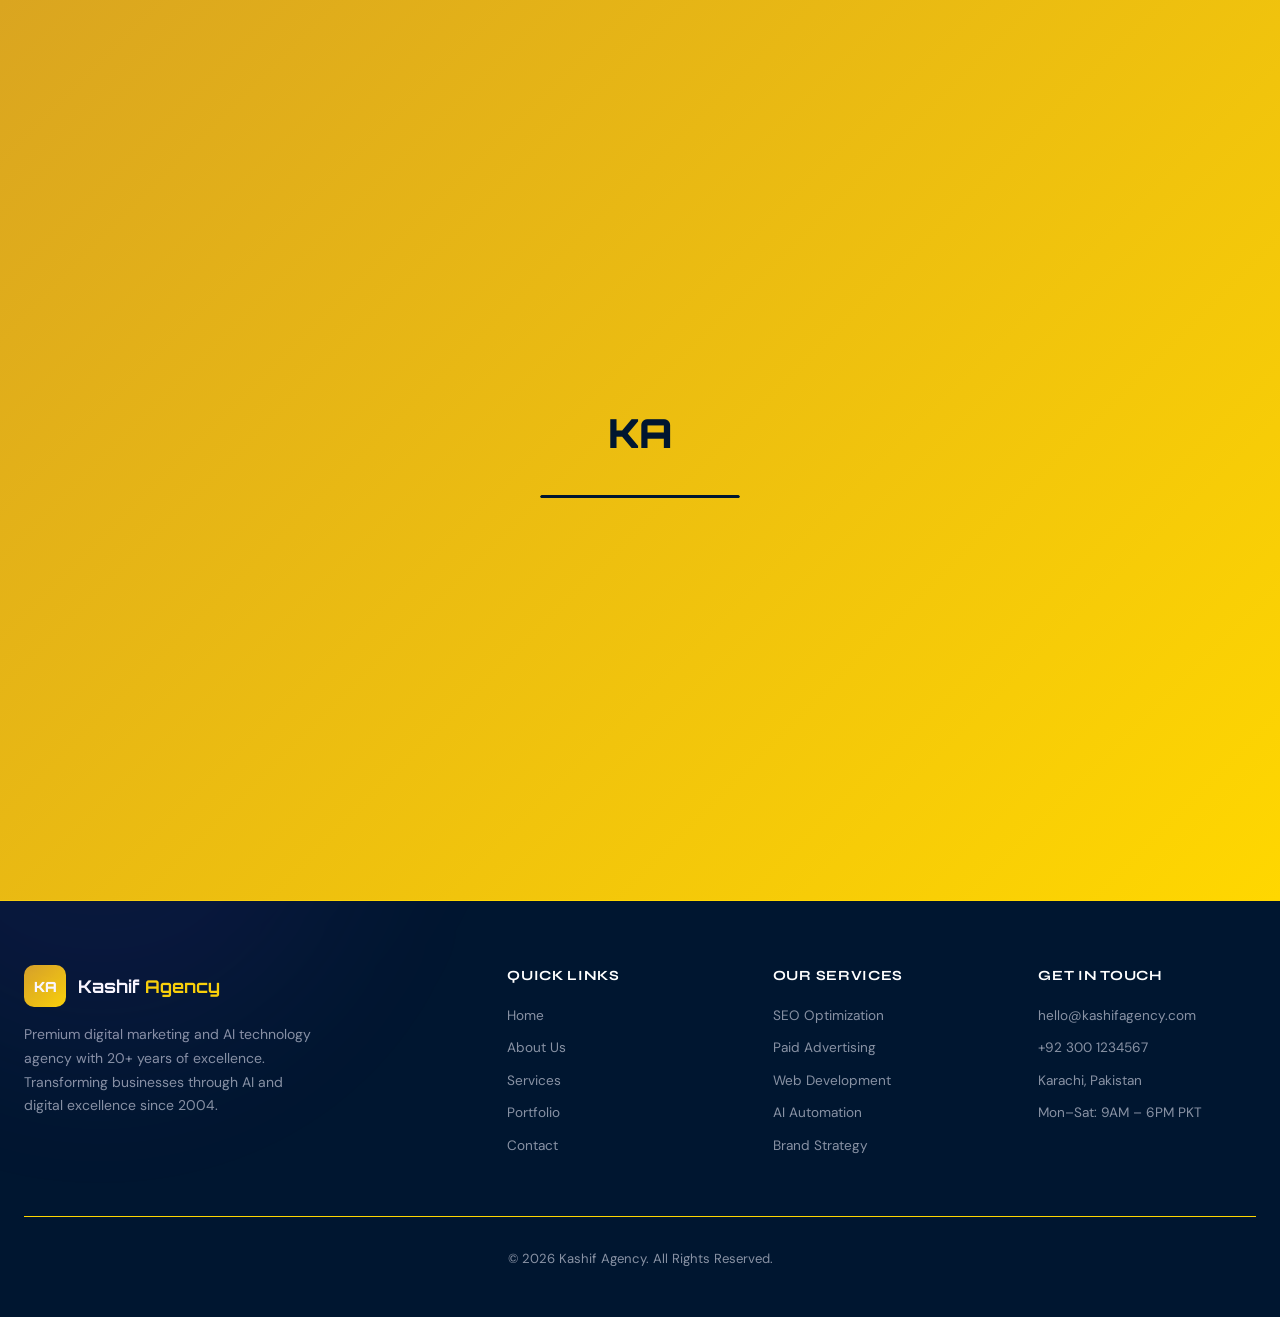
==== commit b2692a82: "Replace" ====
--- a/index.html
+++ b/index.html
@@ -1,111 +1,46 @@
 <!DOCTYPE html>
 <html lang="en">
 <head>
-  <meta charset="UTF-8" />
-  <meta name="viewport" content="width=device-width, initial-scale=1.0" />
-  <meta name="description" content="Kashif Agency — Premium Digital Marketing & Technology Agency. 20+ years of expertise in SEO, AI Automation, Branding, Web Development & more." />
-  <meta name="keywords" content="digital marketing agency, SEO, AI automation, web development, branding, Karachi, Pakistan" />
-  <meta property="og:title" content="Kashif Agency — AI-Powered Marketing & Technology" />
-  <meta property="og:description" content="Transform your business with Kashif Agency's full-stack marketing and technology solutions." />
-  <title>Kashif Agency — AI-Powered Marketing & Technology</title>
-
-  <!-- Bootstrap 5 -->
-  <link href="https://cdn.jsdelivr.net/npm/bootstrap@5.3.0/dist/css/bootstrap.min.css" rel="stylesheet" />
-  <!-- Custom Styles -->
-  <link rel="stylesheet" href="css/style.css" />
+  <meta charset="UTF-8">
+  <meta name="viewport" content="width=device-width, initial-scale=1.0">
+  <meta name="description" content="Kashif Agency — Premium Digital Marketing & AI Technology Agency. 20+ years of experience in SEO, Social Media, Web Development, AI Automation, and Business Consulting.">
+  <meta name="keywords" content="digital marketing agency, SEO, AI automation, web development, branding, Pakistan">
+  <meta name="author" content="Kashif Agency">
+  <title>Kashif Agency — Digital Marketing &amp; AI Technology</title>
+  <link href="https://cdn.jsdelivr.net/npm/bootstrap@5.3.2/dist/css/bootstrap.min.css" rel="stylesheet">
+  <link rel="preconnect" href="https://fonts.googleapis.com">
+  <link rel="preconnect" href="https://fonts.gstatic.com" crossorigin>
+  <!-- <link rel="stylesheet" href="https://cdnjs.cloudflare.com/ajax/libs/font-awesome/6.5.0/css/all.min.css"> -->
+  <link href="https://fonts.googleapis.com/css2?family=Orbitron:wght@400;600;700;900&family=Syne:wght@400;500;600;700;800&family=DM+Sans:wght@300;400;500;600&display=swap" rel="stylesheet">
+  <link rel="stylesheet" href="css/style.css">
 </head>
 <body>
-
-  <!-- ── LOADING SCREEN ──────────────────────── -->
-  <div id="pageLoader">
-    <div class="loader-logo">K<em>A</em></div>
-    <div class="loader-bar"><div class="loader-bar-fill"></div></div>
-    <div class="loader-pct">0%</div>
+  <div class="bg-grid" aria-hidden="true"></div>
+  <div class="bg-orb orb1" aria-hidden="true"></div>
+  <div class="bg-orb orb2" aria-hidden="true"></div>
+  <div class="cursor-dot" aria-hidden="true"></div>
+  <div class="cursor-ring" aria-hidden="true"></div>
+  <div id="loading-screen" role="status" aria-label="Loading">
+    <div class="loader-logo">KA</div>
+    <div class="loader-bar"><div class="loader-fill"></div></div>
   </div>
-
-  <!-- ── CUSTOM CURSOR ────────────────────────── -->
-  <div id="customCursor"></div>
-  <div id="cursorDot"></div>
-
-  <!-- ── PARTICLES ────────────────────────────── -->
-  <canvas id="particleCanvas"></canvas>
-
-  <!-- ── NAVBAR ───────────────────────────────── -->
-  <nav id="navbar"></nav>
-
-  <!-- ── MAIN ─────────────────────────────────── -->
-  <main>
-
-    <!-- Hero -->
-    <section id="home" style="position:relative">
-      <div id="hero-section"></div>
-    </section>
-
-    <!-- About -->
-    <!-- <section id="about" style="position:relative">
-      <div id="about-section"></div>
-    </section> -->
-
-    <!-- Services -->
-    <section id="services" style="position:relative">
-      <div id="services-section"></div>
-    </section>
-
-    <!-- Portfolio -->
-    <!-- <section id="portfolio" style="position:relative">
-      <div id="portfolio-section"></div>
-    </section> -->
-
-    <!-- Why Us -->
-    <!-- <section id="whyus" style="position:relative">
-      <div id="whyus-section"></div>
-    </section> -->
-
-    <!-- AI Solutions -->
-    <!-- <section id="ai" style="position:relative">
-      <div id="ai-section"></div>
-    </section> -->
-
-    <!-- Counters -->
-    <!-- <section id="counters" style="position:relative; padding:0">
-      <div id="counters-section"></div>
-    </section> -->
-
-    <!-- Testimonials -->
-    <!-- <section id="testimonials" style="position:relative">
-      <div id="testimonials-section"></div>
-    </section> -->
-
-    <!-- Team -->
-    <!-- <section id="team" style="position:relative">
-      <div id="team-section"></div>
-    </section> -->
-
-    <!-- CTA Banner -->
-    <!-- <section id="cta" style="position:relative">
-      <div id="cta-section"></div>
-    </section> -->
-
-    <!-- FAQ -->
-    <!-- <section id="faq" style="position:relative">
-      <div id="faq-section"></div>
-    </section> -->
-
-    <!-- Contact -->
-    <!-- <section id="contact" style="position:relative">
-      <div id="contact-section"></div>
-    </section> -->
-
+  <header id="navbar" role="banner"></header>
+  <main id="main-content">
+    <section id="home" aria-label="Hero"><div id="hero-inner"></div></section>
+    <!-- <section id="about" class="section-pad" aria-label="About"><div id="about-inner"></div></section>
+    <section id="services" class="section-pad" aria-label="Services"><div id="services-inner"></div></section>
+    <section id="portfolio" class="section-pad" aria-label="Portfolio"><div id="portfolio-inner"></div></section>
+    <section id="why-us" class="section-pad" aria-label="Why Us"><div id="why-us-inner"></div></section>
+    <section id="ai-solutions" class="section-pad" aria-label="AI Solutions"><div id="ai-inner"></div></section>
+    <section id="seo" class="section-pad" aria-label="SEO"><div id="seo-inner"></div></section>
+    <section id="testimonials" class="section-pad" aria-label="Testimonials"><div id="testimonials-inner"></div></section>
+    <section id="team" class="section-pad" aria-label="Team"><div id="team-inner"></div></section>
+    <section id="cta" class="section-pad" aria-label="CTA"><div id="cta-inner"></div></section>
+    <section id="faq" class="section-pad" aria-label="FAQ"><div id="faq-inner"></div></section> -->
+    <!-- <section id="contact" class="section-pad" aria-label="Contact"><div id="contact-inner"></div></section> -->
   </main>
-
-  <!-- ── FOOTER ───────────────────────────────── -->
-  <footer id="site-footer"></footer>
-
-  <!-- ── SCRIPTS ──────────────────────────────── -->
-  <script src="https://cdn.jsdelivr.net/npm/bootstrap@5.3.0/dist/js/bootstrap.bundle.min.js"></script>
-  <script src="data/content.js"></script>
-  <script src="js/renderer.js"></script>
+  <footer id="footer" role="contentinfo"></footer>
+  <script src="https://cdn.jsdelivr.net/npm/bootstrap@5.3.2/dist/js/bootstrap.bundle.min.js"></script>
   <script src="js/app.js"></script>
-
 </body>
 </html>
--- a/css/style.css
+++ b/css/style.css
@@ -1,40 +1,38 @@
-/* =====================================================
+/* ============================================================
    KASHIF AGENCY — Premium CSS
-   ===================================================== */
-@import url('https://api.fontshare.com/v2/css?f[]=clash-display@400,500,600,700,800&display=swap');
-@import url('https://fonts.googleapis.com/css2?family=Syne:wght@400;600;700;800&family=Outfit:wght@300;400;500;600&display=swap');
-
-/* ─── CSS VARIABLES ──────────────────────────────── */
+   Theme: Futuristic Dark / AI-Inspired
+   ============================================================ */
+
+/* ── Google Fonts ─────────────────────────────────────────── */
+@import url('https://fonts.googleapis.com/css2?family=Orbitron:wght@400;600;700;900&family=Syne:wght@400;500;600;700;800&family=DM+Sans:wght@300;400;500;600&display=swap');
+
+/* ── CSS Variables ────────────────────────────────────────── */
 :root {
-  --bg-base: #001f3f;
-  --bg-surface: #002147;
-  --bg-card: rgba(10, 21, 41, 0.92);
-  --bg-card-hover: rgba(24, 40, 75, 0.94);
-  --bg-card-soft: rgba(255, 255, 255, 0.05);
-  --primary: #D4AF37;
-  --primary-dim: rgba(212, 175, 55, 0.18);
-  /* --secondary: #ffffff; */
-  --secondary-dim: rgba(255, 255, 255, 0.12);
-  --gold: #D4AF37;
-  --gold-dim: rgba(212, 175, 55, 0.14);
-  --success: #7dd3fc;
-  --danger: #f87171;
-  --text-main: #f8fafc;
-  --text-sub: #bbc7d6;
-  --text-muted: #7b90a2;
-  --border: rgba(255, 255, 255, 0.08);
-  --border-glow: rgba(212, 175, 55, 0.22);
-  --font-display: 'Outfit', sans-serif;
-  --font-body: 'Inter', sans-serif;
-  --nav-h: 86px;
-  --radius: 18px;
-  --radius-lg: 28px;
-  --shadow: 0 20px 70px rgba(0, 0, 0, 0.45);
-  --shadow-glow: 0 0 50px rgba(212, 175, 55, 0.15);
-  --transition: 0.3s cubic-bezier(0.4, 0, 0.2, 1);
-}
-
-/* ─── RESET & BASE ────────────────────────────────── */
+  --primary: #001f3f;
+  --secondary: #ffd700;
+  --gold: #ffd700;
+  --darkGold: #daa520;
+  --accent: #7c3aed;
+  --accent2: #00ff88;
+  --bg: #ffd700;
+  --bg-card: #fff;
+  --bg-darkNavy: #001630;
+  --bg-glass: #001f3f;
+  --border: rgba(0, 212, 255, 0.12);
+  --border-gold: rgba(255, 215, 0, 0.2);
+  --text: #ffffff;
+  --muted: #8892a4;
+  --grad-main: linear-gradient(135deg, #DAA520 0%, #FFD700 100%);
+  --grad-gold: linear-gradient(135deg, #ffd700 0%, #ff8c00 100%);
+  --grad-green: linear-gradient(135deg, #00ff88 0%, #00d4ff 100%);
+  --shadow-glow: 0 0 40px rgba(0, 212, 255, 0.15);
+  --shadow-card: 0 20px 60px rgba(0, 0, 0, 0.5);
+  --radius: 16px;
+  --radius-sm: 8px;
+  --transition: all 0.3s cubic-bezier(0.4, 0, 0.2, 1);
+}
+
+/* ── Reset & Base ─────────────────────────────────────────── */
 *,
 *::before,
 *::after {
@@ -45,24 +43,15 @@
 
 html {
   scroll-behavior: smooth;
-  font-size: 16px;
+  overflow-x: hidden;
 }
 
 body {
-  font-family: var(--font-body);
-  background: var(--bg-base);
-  color: var(--text-main);
-  line-height: 1.7;
+  font-family: 'DM Sans', sans-serif;
+  background-color: #001f3f;
+  color: var(--text);
   overflow-x: hidden;
-}
-
-body.loading {
-  overflow: hidden;
-}
-
-img {
-  max-width: 100%;
-  display: block;
+  cursor: default;
 }
 
 a {
@@ -70,2136 +59,2221 @@
   color: inherit;
 }
 
+img {
+  max-width: 100%;
+}
+
 ul {
   list-style: none;
 }
 
-button {
-  cursor: pointer;
-  border: none;
-  background: none;
-  font-family: inherit;
-}
-
-input,
-select,
-textarea {
-  font-family: inherit;
-}
-
-/* ─── SCROLLBAR ──────────────────────────────────── */
+/* ── Loading Screen ───────────────────────────────────────── */
+#loading-screen {
+  position: fixed;
+  inset: 0;
+  background: var(--grad-main);
+  display: flex;
+  flex-direction: column;
+  align-items: center;
+  justify-content: center;
+  z-index: 9999;
+  transition: opacity 0.5s ease, visibility 0.5s ease;
+}
+
+#loading-screen.hidden {
+  opacity: 0;
+  visibility: hidden;
+}
+
+.loader-logo {
+  font-family: 'Orbitron', sans-serif;
+  font-size: 2.5rem;
+  font-weight: 900;
+  background: var(--bg-darkNavy);
+  -webkit-background-clip: text;
+  -webkit-text-fill-color: transparent;
+  margin-bottom: 2rem;
+  animation: pulse 1.5s ease-in-out infinite;
+}
+
+.loader-bar {
+  width: 200px;
+  height: 3px;
+  background: var(--gold);
+  border-radius: 2px;
+  overflow: hidden;
+}
+
+.loader-fill {
+  height: 100%;
+  background: var(--bg-darkNavy);
+  border-radius: 2px;
+  animation: load 2s ease-in-out forwards;
+}
+
+@keyframes load {
+  from {
+    width: 0
+  }
+
+  to {
+    width: 100%
+  }
+}
+
+@keyframes pulse {
+
+  0%,
+  100% {
+    opacity: 1
+  }
+
+  50% {
+    opacity: 0.5
+  }
+}
+
+/* ── Custom Cursor ────────────────────────────────────────── */
+.cursor-dot {
+  position: fixed;
+  width: 8px;
+  height: 8px;
+  background: var(--gold);
+  border-radius: 50%;
+  pointer-events: none;
+  z-index: 9998;
+  transform: translate(-50%, -50%);
+  transition: transform 0.1s, width 0.2s, height 0.2s;
+}
+
+.cursor-ring {
+  position: fixed;
+  width: 32px;
+  height: 32px;
+  border: 1.5px solid var(--darkGold);
+  border-radius: 50%;
+  pointer-events: none;
+  z-index: 9997;
+  transform: translate(-50%, -50%);
+  transition: transform 0.15s, width 0.2s, height 0.2s, opacity 0.2s;
+}
+
+@media (hover: none) {
+
+  .cursor-dot,
+  .cursor-ring {
+    display: none;
+  }
+}
+
+/* ── Scrollbar ────────────────────────────────────────────── */
 ::-webkit-scrollbar {
   width: 6px;
 }
 
 ::-webkit-scrollbar-track {
-  background: var(--bg-base);
+  background: #001f3f;
 }
 
 ::-webkit-scrollbar-thumb {
-  background: var(--primary);
+  background: var(--gold);
   border-radius: 3px;
 }
 
-/* ─── LOADER ─────────────────────────────────────── */
-#pageLoader {
+/* ── Background Grid ──────────────────────────────────────── */
+.bg-grid {
   position: fixed;
   inset: 0;
-  background: var(--bg-base);
-  z-index: 10000;
-  display: flex;
-  flex-direction: column;
-  align-items: center;
-  justify-content: center;
-  transition: opacity 0.6s, transform 0.6s;
-}
-
-#pageLoader.hide {
-  opacity: 0;
-  transform: scale(1.05);
-  pointer-events: none;
-}
-
-.loader-logo {
-  font-family: var(--font-display);
-  font-size: 3rem;
-  font-weight: 800;
-  color: var(--primary);
-  margin-bottom: 3rem;
-  letter-spacing: -2px;
-}
-
-.loader-logo em {
-  color: var(--text-sub);
-  font-style: normal;
-}
-
-.loader-bar {
-  width: 260px;
-  height: 2px;
-  background: var(--border);
-  border-radius: 1px;
-  overflow: hidden;
-}
-
-.loader-bar-fill {
-  height: 100%;
-  width: 0%;
-  background: linear-gradient(90deg, var(--primary), var(--secondary));
-  transition: width 0.08s linear;
-  border-radius: 1px;
-}
-
-.loader-pct {
-  margin-top: 1rem;
-  font-size: 0.85rem;
-  color: var(--text-muted);
-  font-family: var(--font-display);
-}
-
-/* ─── CUSTOM CURSOR ──────────────────────────────── */
-#customCursor {
-  position: fixed;
-  width: 40px;
-  height: 40px;
-  border: 1.5px solid var(--primary);
-  border-radius: 50%;
-  pointer-events: none;
-  z-index: 9999;
-  transform: translate(-50%, -50%);
-  transition: width 0.3s, height 0.3s, border-color 0.3s, opacity 0.3s;
-  mix-blend-mode: screen;
-}
-
-#cursorDot {
-  position: fixed;
-  width: 6px;
-  height: 6px;
-  background: var(--primary);
-  border-radius: 50%;
-  pointer-events: none;
-  z-index: 9999;
-  transform: translate(-50%, -50%);
-}
-
-#customCursor.hover {
-  width: 60px;
-  height: 60px;
-  border-color: var(--gold);
-  opacity: 0.6;
-}
-
-/* ─── CANVAS ─────────────────────────────────────── */
-#particleCanvas {
-  position: fixed;
-  top: 0;
-  left: 0;
-  width: 100%;
-  height: 100%;
+  background-image:
+    linear-gradient(rgba(0, 212, 255, 0.03) 1px, transparent 1px),
+    linear-gradient(90deg, rgba(0, 212, 255, 0.03) 1px, transparent 1px);
+  background-size: 60px 60px;
   pointer-events: none;
   z-index: 0;
-  opacity: 0.6;
-}
-
-/* ─── LAYOUT ─────────────────────────────────────── */
-.container {
-  max-width: 1200px;
-  margin: 0 auto;
-  padding: 0 24px;
-  position: relative;
-}
-
-section {
-  position: relative;
-  padding: 100px 0;
-}
-
-/* ─── SCROLL REVEAL ──────────────────────────────── */
-[data-reveal] {
-  opacity: 0;
-  transform: translateY(40px);
-  transition: opacity 0.7s cubic-bezier(0.16, 1, 0.3, 1), transform 0.7s cubic-bezier(0.16, 1, 0.3, 1);
-}
-
-[data-reveal="left"] {
-  transform: translateX(-40px);
-}
-
-[data-reveal="right"] {
-  transform: translateX(40px);
-}
-
-[data-reveal].revealed {
-  opacity: 1;
-  transform: none;
-}
-
-/* ─── TYPOGRAPHY ─────────────────────────────────── */
-.section-headline {
-  font-family: var(--font-display);
-  font-size: clamp(2rem, 4vw, 3.2rem);
-  font-weight: 800;
-  line-height: 1.15;
-  color: var(--text-main);
-  margin-bottom: 1.2rem;
-  letter-spacing: -1px;
-}
-
-.gradient-text {
-  background: linear-gradient(135deg, var(--primary), var(--secondary));
-  -webkit-background-clip: text;
-  -webkit-text-fill-color: transparent;
-  background-clip: text;
-}
-
-.section-badge {
-  display: inline-flex;
-  align-items: center;
-  gap: 8px;
-  padding: 6px 16px;
-  border-radius: 40px;
-  background: var(--primary-dim);
-  border: 1px solid var(--border-glow);
-  color: var(--primary);
-  font-size: 0.8rem;
-  font-weight: 600;
-  letter-spacing: 1px;
-  text-transform: uppercase;
-  margin-bottom: 1rem;
-}
-
-.section-sub {
-  color: var(--text-sub);
-  font-size: 1.05rem;
-  max-width: 560px;
-}
-
-.section-header {
-  text-align: center;
-  margin-bottom: 4rem;
-}
-
-.section-header .section-sub {
-  margin: 0 auto;
-}
-
-/* ─── BUTTONS ────────────────────────────────────── */
-.btn-primary {
-  display: inline-flex;
-  align-items: center;
-  gap: 10px;
-  padding: 14px 32px;
-  border-radius: 50px;
-  background: linear-gradient(135deg, var(--primary), rgba(212, 175, 55, 0.9));
-  color: var(--bg-base);
-  font-weight: 700;
-  font-size: 0.95rem;
-  font-family: var(--font-display);
-  letter-spacing: 0.3px;
-  transition: var(--transition);
-  position: relative;
-  overflow: hidden;
-  box-shadow: 0 4px 24px rgba(212, 175, 55, 0.22);
-}
-
-.btn-primary::before {
-  content: '';
-  position: absolute;
-  inset: 0;
-  background: linear-gradient(135deg, #fff3, transparent);
-  opacity: 0;
-  transition: opacity 0.3s;
-}
-
-.btn-primary:hover {
-  transform: translateY(-2px);
-  box-shadow: 0 8px 32px rgba(212, 175, 55, 0.28);
-}
-
-.btn-primary:hover::before {
-  opacity: 1;
-}
-
-.btn-primary:hover .btn-arrow {
-  transform: translateX(4px);
-}
-
-.btn-arrow {
-  transition: transform 0.3s;
-}
-
-.btn-ghost {
-  display: inline-flex;
-  align-items: center;
-  gap: 10px;
-  padding: 14px 32px;
-  border-radius: 50px;
-  border: 1.5px solid var(--border-glow);
-  color: var(--text-main);
-  font-weight: 600;
-  font-family: var(--font-display);
-  transition: var(--transition);
-  background: rgba(255, 255, 255, 0.04);
-}
-
-.btn-ghost:hover {
-  border-color: var(--primary);
-  color: var(--primary);
-  background: var(--primary-dim);
-}
-
-.btn-nav-cta {
-  padding: 10px 24px;
-  border-radius: 50px;
-  background: linear-gradient(135deg, var(--primary), rgba(212, 175, 55, 0.95));
-  color: var(--bg-base);
-  font-weight: 700;
-  font-size: 0.88rem;
-  font-family: var(--font-display);
-  transition: var(--transition);
-  box-shadow: 0 4px 16px rgba(212, 175, 55, 0.25);
-}
-
-.btn-nav-cta:hover {
-  transform: translateY(-1px);
-  box-shadow: 0 6px 24px rgba(212, 175, 55, 0.22);
-}
-
-.btn-primary-sm {
-  display: inline-flex;
-  align-items: center;
-  gap: 8px;
-  padding: 10px 22px;
-  border-radius: 50px;
-  background: linear-gradient(135deg, var(--primary), rgba(212, 175, 55, 0.9));
-  color: var(--bg-base);
-  font-weight: 700;
-  font-size: 0.85rem;
-  transition: var(--transition);
-}
-
-.btn-primary-sm:hover {
-  transform: translateY(-2px);
-}
-
-.btn-full {
-  width: 100%;
-  justify-content: center;
-}
-
-.btn-lg {
-  padding: 16px 40px;
-  font-size: 1rem;
-}
-
-.mt-3 {
-  margin-top: 1.5rem;
-  display: inline-flex;
-}
-
-/* ─── NAVBAR ─────────────────────────────────────── */
+}
+
+.bg-orb {
+  position: fixed;
+  border-radius: 50%;
+  filter: blur(80px);
+  pointer-events: none;
+  z-index: 0;
+}
+
+.orb1 {
+  width: 600px;
+  height: 600px;
+  background: rgba(0, 212, 255, 0.06);
+  top: -200px;
+  right: -200px;
+}
+
+.orb2 {
+  width: 500px;
+  height: 500px;
+  background: rgba(124, 58, 237, 0.07);
+  bottom: -150px;
+  left: -150px;
+}
+
+/* ── Navigation ───────────────────────────────────────────── */
 #navbar {
   position: fixed;
   top: 0;
   left: 0;
   right: 0;
   z-index: 1000;
-  height: var(--nav-h);
+  padding: 1.25rem 0;
   transition: var(--transition);
 }
 
 #navbar.scrolled {
-  background: var(--bg-surface);
+  background: var(--bg-darkNavy);
   backdrop-filter: blur(20px);
-  border-bottom: 1px solid var(--border);
-  box-shadow: var(--shadow);
-}
-
-.nav-container {
-  max-width: 1200px;
+  padding: 0.75rem 0;
+  border-bottom: 1px solid var(--darkGold);
+}
+
+.nav-inner {
+  max-width: 1320px;
   margin: 0 auto;
-  padding: 0 24px;
-  height: 100%;
-  display: flex;
-  align-items: center;
-  gap: 2rem;
+  padding: 0 1.5rem;
+  display: flex;
+  align-items: center;
+  justify-content: space-between;
 }
 
 .nav-logo {
   display: flex;
   align-items: center;
-  gap: 10px;
-  font-family: var(--font-display);
-  font-size: 1.3rem;
-  font-weight: 800;
-  letter-spacing: -0.5px;
-  flex-shrink: 0;
-}
-
-.nav-logo em {
-  color: var(--primary);
-  font-style: normal;
+  gap: 0.75rem;
+  font-family: 'Orbitron', sans-serif;
 }
 
 .logo-mark {
-  width: 38px;
-  height: 38px;
+  width: 42px;
+  height: 42px;
+  background: var(--grad-main);
   border-radius: 10px;
-  background: linear-gradient(135deg, var(--primary), var(--secondary));
   display: flex;
   align-items: center;
   justify-content: center;
-  font-family: var(--font-display);
-  font-weight: 800;
-  font-size: 0.9rem;
-  color: white;
+  font-weight: 900;
+  font-size: 0.875rem;
+  color: #fff;
+}
+
+.logo-text {
+  font-size: 1.1rem;
+  font-weight: 700;
+  color: var(--text);
+}
+
+.logo-text span {
+  color: var(--gold);
 }
 
 .nav-links {
   display: flex;
   align-items: center;
-  gap: 0.2rem;
-  margin-left: auto;
+  gap: 0.25rem;
 }
 
 .nav-link {
-  padding: 8px 14px;
-  border-radius: 8px;
-  font-size: 0.9rem;
+  padding: 0.5rem 1rem;
+  font-size: 0.875rem;
   font-weight: 500;
-  color: var(--text-sub);
+  color: var(--muted);
+  border-radius: var(--radius-sm);
   transition: var(--transition);
-  position: relative;
+  font-family: 'Syne', sans-serif;
+  letter-spacing: 0.02em;
 }
 
 .nav-link:hover,
 .nav-link.active {
-  color: var(--text-main);
-  
-}
-.nav-link.active::after {
-  content: '';
-  position: absolute;
-  bottom: 2px;
-  left: 50%;
-  transform: translateX(-50%);
-  width: 4px;
-  height: 4px;
-  border-radius: 50%;
-  background: var(--primary);
-}
-
-.nav-actions {
-  display: flex;
-  align-items: center;
-  gap: 1rem;
-  flex-shrink: 0;
+  color: var(--gold);
+  background: rgba(0, 212, 255, 0.08);
+}
+
+.nav-cta {
+  background: var(--grad-main);
+  color: #fff !important;
+  padding: 0.5rem 1.25rem;
+  border-radius: 50px;
+}
+
+.nav-cta:hover {
+  background: var(--grad-main) !important;
+  transform: translateY(-1px);
+  box-shadow: 0 8px 24px rgba(0, 212, 255, 0.35);
 }
 
 .nav-toggle {
   display: none;
   flex-direction: column;
   gap: 5px;
-  padding: 6px;
-  border-radius: 6px;
+  cursor: pointer;
+  padding: 4px;
 }
 
 .nav-toggle span {
   display: block;
-  width: 22px;
+  width: 24px;
   height: 2px;
-  background: var(--text-main);
-  border-radius: 1px;
+  background: var(--primary);
+  border-radius: 2px;
   transition: var(--transition);
 }
 
-.nav-toggle.open span:nth-child(1) {
-  transform: rotate(45deg) translate(5px, 5px);
-}
-
-.nav-toggle.open span:nth-child(2) {
-  opacity: 0;
-}
-
-.nav-toggle.open span:nth-child(3) {
-  transform: rotate(-45deg) translate(5px, -5px);
-}
-
-/* ─── HERO ───────────────────────────────────────── */
-#hero-section {
+.nav-mobile {
+  display: none;
+  background: var(--bg-darkNavy);
+  backdrop-filter: blur(20px);
+  border-top: 1px solid var(--border);
+  padding: 1rem;
+}
+
+.nav-mobile.open {
+  display: block;
+}
+
+.nav-mobile .nav-link {
+  display: block;
+  padding: 0.75rem 1rem;
+}
+
+/* ── Section Base ─────────────────────────────────────────── */
+section {
+  position: relative;
+  z-index: 1;
+  overflow: hidden;
+}
+
+.section-pad {
+  padding: 100px 0;
+}
+
+.container {
+  max-width: 1320px;
+  margin: 0 auto;
+  padding: 0 1.5rem;
+}
+
+.section-badge {
+  display: inline-flex;
+  align-items: center;
+  gap: 0.5rem;
+  background: rgba(0, 212, 255, 0.08);
+  border: 1px solid rgba(0, 212, 255, 0.2);
+  color: var(--primary);
+  padding: 0.4rem 1rem;
+  border-radius: 50px;
+  font-size: 0.8rem;
+  font-weight: 600;
+  font-family: 'Syne', sans-serif;
+  letter-spacing: 0.05em;
+  text-transform: uppercase;
+  margin-bottom: 1.25rem;
+}
+
+.section-badge::before {
+  content: '';
+  width: 6px;
+  height: 6px;
+  background: var(--primary);
+  border-radius: 50%;
+}
+
+.section-title {
+  font-family: 'Syne', sans-serif;
+  font-size: clamp(2rem, 4vw, 3rem);
+  font-weight: 800;
+  line-height: 1.15;
+  color: var(--text);
+}
+
+.section-title .highlight {
+  background: var(--grad-main);
+  -webkit-background-clip: text;
+  -webkit-text-fill-color: transparent;
+}
+
+.section-title .highlight-gold {
+  background: var(--grad-gold);
+  -webkit-background-clip: text;
+  -webkit-text-fill-color: transparent;
+}
+
+.section-desc {
+  color: var(--muted);
+  font-size: 1.05rem;
+  line-height: 1.75;
+  max-width: 600px;
+}
+
+/* ── Hero Section ─────────────────────────────────────────── */
+#home {
   min-height: 100vh;
   display: flex;
   align-items: center;
-  overflow: hidden;
-}
-
-.hero-bg-grid {
+  padding: 120px 0 80px;
+  position: relative;
+}
+
+.hero-particles {
   position: absolute;
   inset: 0;
-  background-image: linear-gradient(rgba(255, 255, 255, 0.03) 1px, transparent 1px),
-    linear-gradient(90deg, rgba(255, 255, 255, 0.03) 1px, transparent 1px);
-  background-size: 60px 60px;
-  mask-image: radial-gradient(ellipse at center, black 40%, transparent 80%);
-}
-
-.hero-orb {
+  pointer-events: none;
+}
+
+.particle {
   position: absolute;
+  width: 3px;
+  height: 3px;
+  background: var(--primary);
   border-radius: 50%;
-  filter: blur(80px);
-  pointer-events: none;
-}
-
-.hero-orb-1 {
-  width: 600px;
-  height: 600px;
-  background: rgba(212, 175, 55, 0.1);
-  top: -100px;
-  right: -100px;
-}
-
-.hero-orb-2 {
-  width: 400px;
-  height: 400px;
-  background: rgba(255, 255, 255, 0.08);
-  bottom: 0;
-  left: -100px;
-}
-
-.hero-orb-3 {
-  width: 300px;
-  height: 300px;
-  background: rgba(212, 175, 55, 0.06);
-  top: 50%;
-  left: 50%;
-  transform: translate(-50%, -50%);
-}
-
-.hero-content {
-  padding: 60px 24px;
-  max-width: 1200px;
-  margin: 0 auto;
-  width: 100%;
-  opacity: 0;
-  transform: translateY(30px);
-  transition: opacity 0.8s cubic-bezier(0.16, 1, 0.3, 1), transform 0.8s cubic-bezier(0.16, 1, 0.3, 1);
-}
-
-.hero-content.animate-in {
-  opacity: 1;
-  transform: none;
-}
-
-/* .hero-badge {
+  animation: float-particle linear infinite;
+  opacity: 0.6;
+}
+
+@keyframes float-particle {
+  0% {
+    transform: translateY(100vh) translateX(0);
+    opacity: 0;
+  }
+
+  10% {
+    opacity: 0.6;
+  }
+
+  90% {
+    opacity: 0.6;
+  }
+
+  100% {
+    transform: translateY(-100px) translateX(var(--drift));
+    opacity: 0;
+  }
+}
+
+.hero-badge {
   display: inline-flex;
   align-items: center;
-  gap: 10px;
-  padding: 8px 20px;
+  gap: 0.5rem;
+  background: rgba(0, 212, 255, 0.08);
+  border: 1px solid rgba(0, 212, 255, 0.25);
+  color: var(--primary);
+  padding: 0.5rem 1.25rem;
   border-radius: 50px;
-  background: rgba(255, 255, 255, 0.06);
-  border: 1px solid var(--border-glow);
-  color: var(--primary);
   font-size: 0.85rem;
   font-weight: 600;
-  margin-bottom: 2rem;
-  letter-spacing: 0.5px;
-} */
-
-/* .badge-dot {
+  font-family: 'Syne', sans-serif;
+  margin-bottom: 1.5rem;
+  animation: fadeInDown 0.8s ease 0.3s both;
+}
+
+.hero-badge .dot {
   width: 8px;
   height: 8px;
   border-radius: 50%;
   background: var(--primary);
-  animation: pulse 2s infinite;
-} */
-
-@keyframes pulse {
+  animation: pulse-dot 1.5s ease-in-out infinite;
+}
+
+@keyframes pulse-dot {
 
   0%,
   100% {
-    opacity: 1;
-    transform: scale(1);
+    transform: scale(1)
   }
 
   50% {
-    opacity: 0.5;
-    transform: scale(1.5);
-  }
-}
-
-.hero-headline {
-  font-family: var(--font-display);
-  font-size: clamp(2.8rem, 6vw, 5.5rem);
-  font-weight: 800;
-  line-height: 1.05;
-  letter-spacing: -3px;
-  max-width: 900px;
-  margin-bottom: 0.5rem;
-}
-
-.rotating-words-wrapper {
-  display: inline-block;
-  overflow: hidden;
-  height: 1.1em;
-  vertical-align: top;
-  position: relative;
-}
-
-.rotating-words {
-  display: flex;
-  flex-direction: column;
-}
-
-.rw-item {
-  display: block;
-  background: linear-gradient(135deg, var(--primary), var(--secondary));
+    transform: scale(1.4)
+  }
+}
+
+.hero-title {
+  font-family: 'Syne', sans-serif;
+  text-align: center;
+  font-size: clamp(2.8rem, 6vw, 5rem);
+  font-weight: 900;
+  line-height: 1.08;
+  color: var(--text);
+  /* margin-bottom: 1rem; */
+  animation: fadeInUp 0.8s ease 0.5s both;
+}
+
+.line2 {
+  font-family: 'Syne', sans-serif;
+  font-weight: 600;
+  font-size: clamp(2.8rem, 6vw, 5rem);
+  /* display: block; */
+  background: var(--grad-main);
   -webkit-background-clip: text;
   -webkit-text-fill-color: transparent;
-  background-clip: text;
-  opacity: 0;
-  transform: translateY(100%);
-  transition: opacity 0.5s, transform 0.5s;
-  position: absolute;
-  white-space: nowrap;
-}
-
-.rw-item.active {
-  opacity: 1;
-  transform: translateY(0);
-}
-
-.rw-item.out {
-  opacity: 0;
-  transform: translateY(-100%);
-}
-
-.hero-sub {
-  font-size: clamp(1rem, 2vw, 1.2rem);
-  color: var(--text-sub);
-  max-width: 620px;
+  animation: fadeInUp 0.8s ease 0.5s both;
+}
+
+.hero-subtitle {
+  text-align: center;
+  font-family: 'Orbitron', sans-serif;
+  font-size: clamp(0.75rem, 1.5vw, 0.9rem);
+  color: var(--secondary);
+  letter-spacing: 0.15em;
+  text-transform: uppercase;
+  margin-bottom: 1.25rem;
+  animation: fadeInUp 0.8s ease 0.6s both;
+}
+
+/* .hero-desc {
+  color: var(--muted);
+  font-size: 1.1rem;
+  line-height: 1.8;
+  max-width: 580px;
   margin-bottom: 2.5rem;
-  line-height: 1.8;
-}
-
-.hero-ctas {
-  display: flex;
+  animation: fadeInUp 0.8s ease 0.7s both;
+} */
+
+.hero-cta {
+  display: flex;
+  gap: 1rem;
+  align-items: center;
+  justify-content: center;
+  /* flex-wrap: wrap; */
+  /* margin-bottom: 3.5rem; */
+  animation: fadeInUp 0.8s ease 0.8s both;
+}
+
+.btn-primary {
+  display: inline-flex;
+  align-items: center;
+  gap: 0.5rem;
+  background: var(--grad-main);
+  color: #fff;
+  padding: 0.85rem 2rem;
+  border-radius: 50px;
+  font-weight: 600;
+  font-size: 0.95rem;
+  font-family: 'Syne', sans-serif;
+  border: none;
+  cursor: pointer;
+  transition: var(--transition);
+  box-shadow: 0 8px 30px rgba(0, 212, 255, 0.3);
+}
+
+.btn-primary:hover {
+  transform: translateY(-2px);
+  box-shadow: 0 12px 40px rgba(0, 212, 255, 0.45);
+  color: #fff;
+}
+
+.btn-outline {
+  display: inline-flex;
+  align-items: center;
+  gap: 0.5rem;
+  background: transparent;
+  color: var(--text);
+  padding: 0.85rem 2rem;
+  border-radius: 50px;
+  font-weight: 600;
+  font-size: 0.95rem;
+  font-family: 'Syne', sans-serif;
+  border: 1px solid rgba(255, 255, 255, 0.2);
+  cursor: pointer;
+  transition: var(--transition);
+}
+
+.btn-outline:hover {
+  border-color: var(--primary);
+  color: var(--primary);
+  background: rgba(0, 212, 255, 0.05);
+  transform: translateY(-2px);
+}
+
+.hero-stats {
+  display: flex;
+  gap: 2.5rem;
   flex-wrap: wrap;
-  gap: 1rem;
-  margin-bottom: 4rem;
-}
-
-.hero-stats {
-  display: flex;
-  flex-wrap: wrap;
-  gap: 2rem;
-  padding-top: 2rem;
-  border-top: 1px solid var(--border);
-}
-
-.stat-item {}
+  animation: fadeInUp 0.8s ease 0.9s both;
+}
+
+.stat-item {
+  text-align: left;
+}
 
 .stat-value {
-  font-family: var(--font-display);
-  font-size: 2.2rem;
-  font-weight: 800;
-  color: var(--primary);
-  line-height: 1;
+  font-family: 'Orbitron', sans-serif;
+  font-size: 1.75rem;
+  font-weight: 900;
+  background: var(--grad-main);
+  -webkit-background-clip: text;
+  -webkit-text-fill-color: transparent;
+  display: block;
 }
 
 .stat-label {
-  font-size: 0.85rem;
-  color: var(--text-muted);
-  margin-top: 4px;
-}
-
-.hero-scroll-hint {
-  position: absolute;
-  bottom: 40px;
-  left: 50%;
-  transform: translateX(-50%);
-  display: flex;
-  flex-direction: column;
-  align-items: center;
-  gap: 8px;
-  color: var(--text-muted);
-  font-size: 0.75rem;
-  letter-spacing: 1px;
-  animation: float 3s ease-in-out infinite;
-}
-
-.scroll-line {
-  width: 1px;
-  height: 40px;
-  background: linear-gradient(to bottom, transparent, var(--primary));
-}
-
-@keyframes float {
-
-  0%,
-  100% {
-    transform: translateX(-50%) translateY(0)
-  }
-
-  50% {
-    transform: translateX(-50%) translateY(8px)
-  }
-}
-
-/* ─── ABOUT ──────────────────────────────────────── */
-#about-section {
-  background: var(--bg-surface);
-}
-
-.about-grid {
-  display: grid;
-  grid-template-columns: 1fr 1.2fr;
-  gap: 80px;
-  align-items: center;
-}
-
-.about-card-3d {
+  font-size: 0.78rem;
+  color: var(--muted);
+  text-transform: uppercase;
+  letter-spacing: 0.08em;
+}
+
+.hero-visual {
   position: relative;
-  width: 100%;
-  aspect-ratio: 1;
-  max-width: 420px;
-  margin: 0 auto;
-  transform-style: preserve-3d;
-  animation: float3d 6s ease-in-out infinite;
-}
-
-@keyframes float3d {
-
-  0%,
-  100% {
-    transform: rotateX(3deg) rotateY(-3deg) translateY(0)
-  }
-
-  50% {
-    transform: rotateX(-3deg) rotateY(3deg) translateY(-12px)
-  }
-}
-
-.about-inner-card {
-  width: 100%;
-  height: 100%;
-  border-radius: var(--radius-lg);
-  background: var(--bg-card);
+  animation: fadeInRight 0.8s ease 0.5s both;
+}
+
+.hero-card-main {
+  background: var(--bg-glass);
+  backdrop-filter: blur(20px);
   border: 1px solid var(--border);
-  display: flex;
-  flex-direction: column;
-  align-items: center;
-  justify-content: center;
-  gap: 1.5rem;
-  padding: 3rem;
+  border-radius: 24px;
+  padding: 2.5rem;
   position: relative;
   overflow: hidden;
 }
 
-.about-inner-card::before {
-  content: '';
-  position: absolute;
-  inset: 0;
-  background: radial-gradient(ellipse at top, rgba(255, 255, 255, 0.08), transparent 60%);
-}
-
-.about-logo-big {
-  font-family: var(--font-display);
-  font-size: 4rem;
-  font-weight: 800;
-  background: linear-gradient(135deg, var(--primary), var(--secondary));
-  -webkit-background-clip: text;
-  -webkit-text-fill-color: transparent;
-  background-clip: text;
-}
-
-.about-years {
-  text-align: center;
-}
-
-.years-num {
-  display: block;
-  font-family: var(--font-display);
-  font-size: 3.5rem;
-  font-weight: 800;
-  color: var(--gold);
-  line-height: 1;
-}
-
-.years-label {
-  font-size: 0.85rem;
-  color: var(--text-sub);
-  margin-top: 4px;
-}
-
-.about-floating-tags {
-  display: flex;
-  flex-direction: column;
-  gap: 8px;
-  align-items: center;
-}
-
-.ftag {
-  padding: 6px 14px;
-  border-radius: 20px;
-  font-size: 0.78rem;
-  font-weight: 600;
-  background: var(--bg-surface);
-  border: 1px solid var(--border);
-  color: var(--text-sub);
-}
-
-.ftag-1 {
-  animation: ftag-float 3s ease-in-out infinite 0s;
-}
-
-.ftag-2 {
-  animation: ftag-float 3s ease-in-out infinite 1s;
-}
-
-.ftag-3 {
-  animation: ftag-float 3s ease-in-out infinite 2s;
-}
-
-@keyframes ftag-float {
-
-  0%,
-  100% {
-    transform: translateX(0)
-  }
-
-  50% {
-    transform: translateX(8px)
-  }
-}
-
-.about-glow {
-  position: absolute;
-  inset: -20px;
-  background: radial-gradient(circle at 50% 50%, rgba(212, 175, 55, 0.08), transparent 70%);
-  pointer-events: none;
-}
-
-.about-desc {
-  color: var(--text-sub);
-  margin-bottom: 1rem;
-  line-height: 1.8;
-}
-
-.about-highlights {
-  display: grid;
-  grid-template-columns: 1fr 1fr;
-  gap: 1.2rem;
-  margin-top: 2rem;
-}
-
-.highlight-item {
-  display: flex;
-  gap: 12px;
-  align-items: flex-start;
-  padding: 1rem;
-  border-radius: var(--radius);
-  background: var(--bg-card);
-  border: 1px solid var(--border);
-  transition: var(--transition);
-}
-
-.highlight-item:hover {
-  border-color: var(--border-glow);
-  transform: translateY(-2px);
-}
-
-.hl-icon {
-  font-size: 1.4rem;
-  flex-shrink: 0;
-  margin-top: 2px;
-}
-
-.highlight-item h4 {
-  font-family: var(--font-display);
-  font-size: 0.9rem;
-  font-weight: 700;
-  margin-bottom: 4px;
-}
-
-.highlight-item p {
-  font-size: 0.8rem;
-  color: var(--text-sub);
-  line-height: 1.5;
-}
-
-/* ─── SERVICES ───────────────────────────────────── */
-#services-section {}
-
-.services-filter,
-.portfolio-filter {
-  display: flex;
-  flex-wrap: wrap;
-  gap: 10px;
-  justify-content: center;
-  margin-bottom: 3rem;
-}
-
-.filter-btn {
-  padding: 8px 20px;
-  border-radius: 50px;
-  font-size: 0.85rem;
-  font-weight: 600;
-  border: 1.5px solid var(--border);
-  color: var(--text-sub);
-  transition: var(--transition);
-  font-family: var(--font-body);
-}
-
-.filter-btn:hover {
-  border-color: var(--primary);
-  color: var(--primary);
-}
-
-.filter-btn.active {
-  background: linear-gradient(135deg, var(--primary), var(--secondary));
-  border-color: transparent;
-  color: white;
-  box-shadow: 0 4px 16px rgba(0, 212, 255, 0.25);
-}
-
-.services-grid {
-  display: grid;
-  grid-template-columns: repeat(auto-fill, minmax(300px, 1fr));
-  gap: 24px;
-}
-
-.service-card {
-  position: relative;
-  padding: 2rem;
-  border-radius: var(--radius-lg);
-  background: var(--bg-card);
-  border: 1px solid var(--border);
-  transition: var(--transition);
-  overflow: hidden;
-}
-
-.service-card:hover {
-  border-color: var(--border-glow);
-  transform: translateY(-6px);
-  box-shadow: var(--shadow-glow);
-}
-
-.sc-glow {
-  position: absolute;
-  inset: 0;
-  pointer-events: none;
-}
-
-.sc-icon {
-  width: 52px;
-  height: 52px;
-  border-radius: 14px;
-  font-size: 1.5rem;
-  display: flex;
-  align-items: center;
-  justify-content: center;
-  margin-bottom: 1.2rem;
-}
-
-.sc-category {
-  font-size: 0.72rem;
-  font-weight: 700;
-  letter-spacing: 1.5px;
-  text-transform: uppercase;
-  color: var(--text-muted);
-  margin-bottom: 8px;
-}
-
-.sc-title {
-  font-family: var(--font-display);
-  font-size: 1.2rem;
-  font-weight: 700;
-  margin-bottom: 0.8rem;
-}
-
-.sc-desc {
-  font-size: 0.88rem;
-  color: var(--text-sub);
-  line-height: 1.7;
-  margin-bottom: 1.2rem;
-}
-
-.sc-features {
-  list-style: none;
-  display: flex;
-  flex-direction: column;
-  gap: 5px;
-  margin-bottom: 1.5rem;
-}
-
-.sc-features li {
-  font-size: 0.82rem;
-  color: var(--text-sub);
-}
-
-.sc-features span {
-  margin-right: 6px;
-}
-
-.sc-link {
-  font-size: 0.88rem;
-  font-weight: 700;
-  display: inline-flex;
-  align-items: center;
-  gap: 6px;
-  transition: gap 0.3s;
-}
-
-.sc-link:hover {
-  gap: 10px;
-}
-
-.sc-border {
-  position: absolute;
-  bottom: 0;
-  left: 0;
-  right: 0;
-  height: 2px;
-  opacity: 0;
-  transition: opacity 0.3s;
-}
-
-.service-card:hover .sc-border {
-  opacity: 1;
-}
-
-/* ─── PORTFOLIO ──────────────────────────────────── */
-#portfolio-section {
-  background: var(--bg-surface);
-}
-
-.portfolio-grid {
-  display: grid;
-  grid-template-columns: repeat(auto-fill, minmax(340px, 1fr));
-  gap: 28px;
-}
-
-.portfolio-card {
-  border-radius: var(--radius-lg);
-  overflow: hidden;
-  position: relative;
-  background: var(--bg-card);
-  border: 1px solid var(--border);
-  transition: var(--transition);
-}
-
-.portfolio-card:hover {
-  transform: translateY(-8px);
-  box-shadow: 0 20px 60px rgba(0, 0, 0, 0.4);
-}
-
-.pc-visual {
-  height: 200px;
-  position: relative;
-  overflow: hidden;
-  display: flex;
-  align-items: center;
-  justify-content: center;
-}
-
-.pc-number {
-  font-family: var(--font-display);
-  font-size: 5rem;
-  font-weight: 800;
-  color: rgba(255, 255, 255, 0.05);
-  line-height: 1;
-  user-select: none;
-}
-
-.pc-category-tag {
-  position: absolute;
-  top: 16px;
-  left: 16px;
-  padding: 4px 12px;
-  border-radius: 20px;
-  font-size: 0.72rem;
-  font-weight: 700;
-  background: rgba(0, 0, 0, 0.5);
-  backdrop-filter: blur(8px);
-  border: 1px solid rgba(255, 255, 255, 0.1);
-  letter-spacing: 0.5px;
-  text-transform: uppercase;
-}
-
-.pc-result-badge {
-  position: absolute;
-  bottom: 16px;
-  right: 16px;
-  padding: 5px 14px;
-  border-radius: 20px;
-  font-size: 0.78rem;
-  font-weight: 700;
-  background: rgba(0, 0, 0, 0.7);
-  backdrop-filter: blur(8px);
-  border: 1px solid rgba(255, 255, 255, 0.15);
-  color: var(--gold);
-}
-
-.pc-glow {
-  position: absolute;
-  inset: 0;
-  opacity: 0;
-  transition: opacity 0.3s;
-}
-
-.portfolio-card:hover .pc-glow {
-  opacity: 1;
-}
-
-.pc-content {
-  padding: 1.5rem;
-}
-
-.pc-cat {
-  font-size: 0.72rem;
-  font-weight: 700;
-  text-transform: uppercase;
-  letter-spacing: 1px;
-  color: var(--text-muted);
-}
-
-.pc-title {
-  font-family: var(--font-display);
-  font-size: 1.2rem;
-  font-weight: 700;
-  margin: 6px 0 8px;
-}
-
-.pc-desc {
-  font-size: 0.85rem;
-  color: var(--text-sub);
-  line-height: 1.6;
-  margin-bottom: 1rem;
-}
-
-.pc-tags {
-  display: flex;
-  flex-wrap: wrap;
-  gap: 6px;
-}
-
-.pc-tag {
-  padding: 3px 10px;
-  border-radius: 20px;
-  font-size: 0.72rem;
-  font-weight: 600;
-  border: 1px solid;
-}
-
-.pc-overlay {
-  position: absolute;
-  inset: 0;
-  background: rgba(5, 8, 18, 0.92);
-  backdrop-filter: blur(8px);
-  display: flex;
-  align-items: center;
-  justify-content: center;
-  opacity: 0;
-  transition: opacity 0.35s;
-  padding: 2rem;
-  text-align: center;
-}
-
-.portfolio-card:hover .pc-overlay {
-  opacity: 1;
-}
-
-.pco-inner h3 {
-  font-family: var(--font-display);
-  font-size: 1.3rem;
-  font-weight: 800;
-  margin-bottom: 0.8rem;
-}
-
-.pco-inner p {
-  font-size: 0.85rem;
-  color: var(--text-sub);
-  margin-bottom: 1rem;
-  line-height: 1.6;
-}
-
-.pco-result {
-  font-size: 1.1rem;
-  font-weight: 800;
-  margin-bottom: 1.5rem;
-  font-family: var(--font-display);
-}
-
-/* ─── WHY US ─────────────────────────────────────── */
-#whyus-section {}
-
-.whyus-grid {
-  display: grid;
-  grid-template-columns: repeat(auto-fill, minmax(300px, 1fr));
-  gap: 24px;
-}
-
-.whyus-card {
-  padding: 2rem;
-  border-radius: var(--radius-lg);
-  background: var(--bg-card);
-  border: 1px solid var(--border);
-  transition: var(--transition);
-  position: relative;
-  overflow: hidden;
-}
-
-.whyus-card::before {
+.hero-card-main::before {
   content: '';
   position: absolute;
   top: 0;
   left: 0;
   right: 0;
   height: 2px;
-  background: linear-gradient(90deg, var(--primary), var(--secondary));
-  transform: scaleX(0);
-  transition: transform 0.4s;
-  transform-origin: left;
-}
-
-.whyus-card:hover::before {
-  transform: scaleX(1);
-}
-
-.whyus-card:hover {
-  transform: translateY(-4px);
-  border-color: var(--border-glow);
-}
-
-.wc-icon {
-  font-size: 2.2rem;
-  margin-bottom: 1rem;
-}
-
-.whyus-card h3 {
-  font-family: var(--font-display);
-  font-size: 1.05rem;
-  font-weight: 700;
-  margin-bottom: 0.6rem;
-}
-
-.whyus-card p {
-  font-size: 0.88rem;
-  color: var(--text-sub);
-  line-height: 1.7;
-}
-
-/* ─── AI SECTION ─────────────────────────────────── */
-#ai-section {
-  background: var(--bg-surface);
-  overflow: hidden;
-}
-
-.ai-bg-lines {
+  background: var(--grad-main);
+}
+
+.hero-card-glow {
   position: absolute;
-  inset: 0;
-  background: repeating-linear-gradient(-45deg, transparent, transparent 80px, rgba(0, 212, 255, 0.015) 80px, rgba(0, 212, 255, 0.015) 81px);
-}
-
-.ai-layout {
-  display: grid;
-  grid-template-columns: 1fr 1fr;
-  gap: 80px;
-  align-items: center;
-}
-
-.ai-desc {
-  color: var(--text-sub);
-  line-height: 1.8;
-  margin-bottom: 2rem;
-}
-
-.ai-capabilities {
-  display: flex;
-  flex-direction: column;
-  gap: 1.2rem;
-}
-
-.ai-cap {
-  display: flex;
-  gap: 14px;
-  align-items: flex-start;
-  padding: 1.2rem;
-  border-radius: var(--radius);
-  background: var(--bg-card);
-  border: 1px solid var(--border);
-  transition: var(--transition);
-}
-
-.ai-cap:hover {
-  border-color: var(--border-glow);
-  transform: translateX(6px);
-}
-
-.ai-cap-icon {
-  font-size: 1.5rem;
-  flex-shrink: 0;
-}
-
-.ai-cap h4 {
-  font-family: var(--font-display);
-  font-size: 0.95rem;
-  font-weight: 700;
-  margin-bottom: 4px;
-}
-
-.ai-cap p {
-  font-size: 0.82rem;
-  color: var(--text-sub);
-  line-height: 1.6;
-}
-
-.ai-visual {
-  display: flex;
-  align-items: center;
-  justify-content: center;
-  min-height: 400px;
-}
-
-.ai-orb-container {
+  top: -100px;
+  right: -100px;
+  width: 300px;
+  height: 300px;
+  background: radial-gradient(circle, rgba(0, 212, 255, 0.15), transparent 70%);
+  border-radius: 50%;
+}
+
+.orbit-container {
   position: relative;
-  width: 360px;
-  height: 360px;
-}
-
-.ai-center-orb {
+  width: 280px;
+  height: 280px;
+  margin: 0 auto;
+}
+
+.orbit-center {
   position: absolute;
   top: 50%;
   left: 50%;
   transform: translate(-50%, -50%);
-  width: 100px;
-  height: 100px;
-  border-radius: 50%;
-  background: linear-gradient(135deg, var(--primary), var(--secondary));
+  width: 80px;
+  height: 80px;
+  background: var(--grad-main);
+  border-radius: 20px;
   display: flex;
   align-items: center;
   justify-content: center;
-  font-family: var(--font-display);
+  font-family: 'Orbitron', sans-serif;
   font-size: 1.5rem;
-  font-weight: 800;
-  color: white;
-  z-index: 3;
+  font-weight: 900;
+  color: #fff;
   box-shadow: 0 0 40px rgba(0, 212, 255, 0.4);
 }
 
-.ai-ring {
+.orbit-ring {
   position: absolute;
   top: 50%;
   left: 50%;
+  transform: translate(-50%, -50%);
+  border: 1px solid rgba(0, 212, 255, 0.15);
   border-radius: 50%;
-  border: 1px solid rgba(0, 212, 255, 0.15);
-  transform: translate(-50%, -50%);
-}
-
-.ai-ring-1 {
-  width: 180px;
-  height: 180px;
-  animation: spin 12s linear infinite;
-}
-
-.ai-ring-2 {
+  animation: spin linear infinite;
+}
+
+.ring-1 {
+  width: 130px;
+  height: 130px;
+  animation-duration: 8s;
+}
+
+.ring-2 {
+  width: 200px;
+  height: 200px;
+  animation-duration: 14s;
+  animation-direction: reverse;
+}
+
+.ring-3 {
   width: 270px;
   height: 270px;
-  animation: spin 20s linear infinite reverse;
-  border-color: rgba(124, 58, 237, 0.15);
-}
-
-.ai-ring-3 {
-  width: 360px;
-  height: 360px;
-  animation: spin 30s linear infinite;
-  border-color: rgba(245, 158, 11, 0.1);
+  animation-duration: 20s;
 }
 
 @keyframes spin {
+  from {
+    transform: translate(-50%, -50%) rotate(0)
+  }
+
   to {
-    transform: translate(-50%, -50%) rotate(360deg);
-  }
-}
-
-.ai-orbit {
+    transform: translate(-50%, -50%) rotate(360deg)
+  }
+}
+
+.orbit-dot {
   position: absolute;
-  top: 50%;
-  left: 50%;
-  transform-origin: 0 0;
+  width: 10px;
+  height: 10px;
+  background: var(--primary);
   border-radius: 50%;
-}
-
-.ai-orbit-1 {
-  animation: orbit1 12s linear infinite;
-}
-
-.ai-orbit-2 {
-  animation: orbit2 20s linear infinite reverse;
-}
-
-.ai-orbit-3 {
-  animation: orbit3 30s linear infinite;
-}
-
-@keyframes orbit1 {
+  box-shadow: 0 0 10px var(--primary);
+}
+
+.ring-1 .orbit-dot {
+  top: -5px;
+  left: calc(50% - 5px);
+}
+
+.ring-2 .orbit-dot {
+  top: -5px;
+  left: calc(50% - 5px);
+  background: var(--secondary);
+  box-shadow: 0 0 10px var(--secondary);
+}
+
+.ring-3 .orbit-dot {
+  top: -5px;
+  left: calc(50% - 5px);
+  background: var(--accent);
+  box-shadow: 0 0 10px var(--accent);
+}
+
+.floating-badge {
+  position: absolute;
+  background: var(--bg-glass);
+  backdrop-filter: blur(12px);
+  border: 1px solid var(--border);
+  border-radius: 12px;
+  padding: 0.6rem 1rem;
+  font-size: 0.78rem;
+  font-weight: 600;
+  display: flex;
+  align-items: center;
+  gap: 0.4rem;
+  font-family: 'Syne', sans-serif;
+  animation: float-badge 3s ease-in-out infinite;
+}
+
+.floating-badge.fb1 {
+  top: 15%;
+  right: -10%;
+  animation-delay: 0s;
+}
+
+.floating-badge.fb2 {
+  bottom: 20%;
+  left: -10%;
+  animation-delay: 1s;
+}
+
+.floating-badge.fb3 {
+  bottom: 5%;
+  right: 5%;
+  animation-delay: 0.5s;
+}
+
+@keyframes float-badge {
+
+  0%,
+  100% {
+    transform: translateY(0)
+  }
+
+  50% {
+    transform: translateY(-8px)
+  }
+}
+
+/* ── Animations ───────────────────────────────────────────── */
+@keyframes fadeInDown {
   from {
-    transform: rotate(0deg) translateX(90px) rotate(0deg);
+    opacity: 0;
+    transform: translateY(-20px)
   }
 
   to {
-    transform: rotate(360deg) translateX(90px) rotate(-360deg);
-  }
-}
-
-@keyframes orbit2 {
+    opacity: 1;
+    transform: translateY(0)
+  }
+}
+
+@keyframes fadeInUp {
   from {
-    transform: rotate(0deg) translateX(135px) rotate(0deg);
+    opacity: 0;
+    transform: translateY(30px)
   }
 
   to {
-    transform: rotate(360deg) translateX(135px) rotate(-360deg);
-  }
-}
-
-@keyframes orbit3 {
+    opacity: 1;
+    transform: translateY(0)
+  }
+}
+
+@keyframes fadeInRight {
   from {
-    transform: rotate(0deg) translateX(180px) rotate(0deg);
+    opacity: 0;
+    transform: translateX(40px)
   }
 
   to {
-    transform: rotate(360deg) translateX(180px) rotate(-360deg);
-  }
-}
-
-.ai-planet {
-  width: 38px;
-  height: 38px;
-  border-radius: 50%;
-  display: flex;
-  align-items: center;
-  justify-content: center;
-  font-size: 1rem;
-  box-shadow: 0 4px 16px rgba(0, 0, 0, 0.4);
-}
-
-/* ─── TESTIMONIALS ───────────────────────────────── */
-#testimonials-section {
-  background: var(--bg-surface);
-}
-
-.testimonials-slider-wrapper {
+    opacity: 1;
+    transform: translateX(0)
+  }
+}
+
+@keyframes fadeIn {
+  from {
+    opacity: 0
+  }
+
+  to {
+    opacity: 1
+  }
+}
+
+/* Scroll Reveal */
+.reveal {
+  opacity: 0;
+  transform: translateY(40px);
+  transition: opacity 0.7s ease, transform 0.7s ease;
+}
+
+.reveal.visible {
+  opacity: 1;
+  transform: none;
+}
+
+.reveal-left {
+  opacity: 0;
+  transform: translateX(-40px);
+  transition: opacity 0.7s ease, transform 0.7s ease;
+}
+
+.reveal-left.visible {
+  opacity: 1;
+  transform: none;
+}
+
+.reveal-right {
+  opacity: 0;
+  transform: translateX(40px);
+  transition: opacity 0.7s ease, transform 0.7s ease;
+}
+
+.reveal-right.visible {
+  opacity: 1;
+  transform: none;
+}
+
+.delay-1 {
+  transition-delay: 0.1s !important;
+}
+
+.delay-2 {
+  transition-delay: 0.2s !important;
+}
+
+.delay-3 {
+  transition-delay: 0.3s !important;
+}
+
+.delay-4 {
+  transition-delay: 0.4s !important;
+}
+
+/* ── About Section ────────────────────────────────────────── */
+#about {
+  background: transparent;
+}
+
+.about-grid {
+  display: grid;
+  grid-template-columns: 1fr 1fr;
+  gap: 5rem;
+  align-items: center;
+}
+
+.about-visual {
+  position: relative;
+}
+
+.about-img-wrap {
+  background: var(--bg-card);
+  border: 1px solid var(--border);
+  border-radius: 24px;
+  padding: 3rem;
   position: relative;
   overflow: hidden;
 }
 
-.testimonials-track {
-  display: flex;
-  transition: transform 0.6s cubic-bezier(0.4, 0, 0.2, 1);
-}
-
-.testimonial-card {
-  min-width: 100%;
-  padding: 3rem;
-  border-radius: var(--radius-lg);
+.about-img-wrap::before {
+  content: '';
+  position: absolute;
+  top: 0;
+  left: 0;
+  right: 0;
+  height: 2px;
+  background: var(--grad-gold);
+}
+
+.about-number-grid {
+  display: grid;
+  grid-template-columns: 1fr 1fr;
+  gap: 1.5rem;
+}
+
+.about-num-card {
+  background: rgba(0, 212, 255, 0.04);
+  border: 1px solid var(--border);
+  border-radius: var(--radius);
+  padding: 1.5rem;
+  text-align: center;
+  transition: var(--transition);
+}
+
+.about-num-card:hover {
+  border-color: var(--primary);
+  background: rgba(0, 212, 255, 0.08);
+  transform: translateY(-4px);
+}
+
+.about-num {
+  font-family: 'Orbitron', sans-serif;
+  font-size: 2rem;
+  font-weight: 900;
+}
+
+.about-num-label {
+  font-size: 0.8rem;
+  color: var(--muted);
+  margin-top: 0.25rem;
+}
+
+.about-features {
+  display: grid;
+  grid-template-columns: 1fr 1fr;
+  gap: 1.25rem;
+  margin-top: 2rem;
+}
+
+.about-feature {
+  display: flex;
+  align-items: flex-start;
+  gap: 1rem;
+  background: rgba(0, 0, 0, 0.2);
+  border: 1px solid var(--border);
+  border-radius: var(--radius);
+  padding: 1.25rem;
+  transition: var(--transition);
+}
+
+.about-feature:hover {
+  border-color: var(--primary);
+  transform: translateY(-3px);
+}
+
+.about-feature-icon {
+  width: 42px;
+  height: 42px;
+  min-width: 42px;
+  background: rgba(0, 212, 255, 0.1);
+  border-radius: 10px;
+  display: flex;
+  align-items: center;
+  justify-content: center;
+  color: var(--primary);
+}
+
+.about-feature h4 {
+  font-size: 0.9rem;
+  font-weight: 700;
+  margin-bottom: 0.25rem;
+  font-family: 'Syne', sans-serif;
+}
+
+.about-feature p {
+  font-size: 0.8rem;
+  color: var(--muted);
+  line-height: 1.5;
+}
+
+/* ── Services Section ─────────────────────────────────────── */
+#services {
+  background: rgba(13, 17, 23, 0.3);
+}
+
+.services-grid {
+  display: grid;
+  grid-template-columns: repeat(auto-fit, minmax(300px, 1fr));
+  gap: 1.5rem;
+}
+
+.service-card {
   background: var(--bg-card);
   border: 1px solid var(--border);
-}
-
-.tc-stars {
-  color: var(--gold);
-  font-size: 1.2rem;
-  margin-bottom: 1.2rem;
-  letter-spacing: 2px;
-}
-
-.tc-review {
+  border-radius: 20px;
+  padding: 2rem;
+  position: relative;
+  overflow: hidden;
+  transition: var(--transition);
+  cursor: default;
+  group: true;
+}
+
+.service-card::before {
+  content: '';
+  position: absolute;
+  top: 0;
+  left: -100%;
+  width: 100%;
+  height: 2px;
+  transition: left 0.4s ease;
+}
+
+.service-card:hover::before {
+  left: 0;
+}
+
+.service-card:hover {
+  border-color: rgba(0, 212, 255, 0.3);
+  transform: translateY(-6px);
+  box-shadow: var(--shadow-card), 0 0 30px rgba(0, 212, 255, 0.08);
+}
+
+.service-card-glow {
+  position: absolute;
+  top: -80px;
+  right: -80px;
+  width: 200px;
+  height: 200px;
+  border-radius: 50%;
+  opacity: 0;
+  transition: opacity 0.3s ease;
+  filter: blur(50px);
+}
+
+.service-card:hover .service-card-glow {
+  opacity: 1;
+}
+
+.service-icon-wrap {
+  width: 56px;
+  height: 56px;
+  background: rgba(0, 212, 255, 0.08);
+  border: 1px solid rgba(0, 212, 255, 0.15);
+  border-radius: 14px;
+  display: flex;
+  align-items: center;
+  justify-content: center;
+  margin-bottom: 1.25rem;
+  transition: var(--transition);
+}
+
+.service-card:hover .service-icon-wrap {
+  background: rgba(0, 212, 255, 0.15);
+  transform: scale(1.05);
+}
+
+.service-badge {
+  position: absolute;
+  top: 1.25rem;
+  right: 1.25rem;
+  font-size: 0.7rem;
+  font-weight: 700;
+  padding: 0.25rem 0.6rem;
+  border-radius: 20px;
+  background: rgba(0, 212, 255, 0.12);
+  border: 1px solid rgba(0, 212, 255, 0.25);
+  color: var(--primary);
+  font-family: 'Syne', sans-serif;
+  letter-spacing: 0.05em;
+}
+
+.service-category {
+  font-size: 0.75rem;
+  color: var(--muted);
+  text-transform: uppercase;
+  letter-spacing: 0.08em;
+  margin-bottom: 0.5rem;
+  font-family: 'Syne', sans-serif;
+}
+
+.service-title {
+  font-family: 'Syne', sans-serif;
+  font-size: 1.15rem;
+  font-weight: 700;
+  margin-bottom: 0.75rem;
+}
+
+.service-desc {
+  font-size: 0.875rem;
+  color: var(--muted);
+  line-height: 1.65;
+  margin-bottom: 1.25rem;
+}
+
+.service-features {
+  display: flex;
+  flex-wrap: wrap;
+  gap: 0.4rem;
+}
+
+.service-feature-tag {
+  font-size: 0.72rem;
+  padding: 0.2rem 0.6rem;
+  border-radius: 20px;
+  background: rgba(255, 255, 255, 0.04);
+  border: 1px solid rgba(255, 255, 255, 0.08);
+  color: var(--muted);
+}
+
+/* ── Portfolio Section ────────────────────────────────────── */
+#portfolio {
+  background: transparent;
+}
+
+.portfolio-filters {
+  display: flex;
+  gap: 0.5rem;
+  flex-wrap: wrap;
+  margin-bottom: 2.5rem;
+}
+
+.filter-btn {
+  padding: 0.45rem 1.1rem;
+  border-radius: 50px;
+  font-size: 0.82rem;
+  font-weight: 600;
+  font-family: 'Syne', sans-serif;
+  border: 1px solid rgba(255, 255, 255, 0.1);
+  background: transparent;
+  color: var(--muted);
+  cursor: pointer;
+  transition: var(--transition);
+}
+
+.filter-btn:hover,
+.filter-btn.active {
+  background: rgba(0, 212, 255, 0.1);
+  border-color: var(--primary);
+  color: var(--primary);
+}
+
+.portfolio-grid {
+  display: grid;
+  grid-template-columns: repeat(auto-fill, minmax(320px, 1fr));
+  gap: 1.5rem;
+}
+
+.portfolio-card {
+  background: var(--bg-card);
+  border: 1px solid var(--border);
+  border-radius: 20px;
+  overflow: hidden;
+  transition: var(--transition);
+  cursor: pointer;
+}
+
+.portfolio-card:hover {
+  transform: translateY(-8px) scale(1.01);
+  box-shadow: var(--shadow-card);
+  border-color: rgba(0, 212, 255, 0.25);
+}
+
+.portfolio-thumb {
+  height: 200px;
+  display: flex;
+  align-items: center;
+  justify-content: center;
+  position: relative;
+  overflow: hidden;
+}
+
+.portfolio-thumb-icon {
+  width: 64px;
+  height: 64px;
+  background: rgba(255, 255, 255, 0.1);
+  border-radius: 16px;
+  display: flex;
+  align-items: center;
+  justify-content: center;
+  font-size: 1.5rem;
+  color: #fff;
+  backdrop-filter: blur(8px);
+  border: 1px solid rgba(255, 255, 255, 0.2);
+  transition: var(--transition);
+}
+
+.portfolio-card:hover .portfolio-thumb-icon {
+  transform: scale(1.15);
+}
+
+.portfolio-overlay {
+  position: absolute;
+  inset: 0;
+  background: rgba(0, 0, 0, 0.6);
+  display: flex;
+  align-items: center;
+  justify-content: center;
+  opacity: 0;
+  transition: var(--transition);
+}
+
+.portfolio-card:hover .portfolio-overlay {
+  opacity: 1;
+}
+
+.portfolio-overlay-btn {
+  background: var(--grad-main);
+  color: #fff;
+  border: none;
+  padding: 0.6rem 1.5rem;
+  border-radius: 50px;
+  font-size: 0.85rem;
+  font-weight: 600;
+  cursor: pointer;
+  transform: translateY(10px);
+  transition: var(--transition);
+  font-family: 'Syne', sans-serif;
+}
+
+.portfolio-card:hover .portfolio-overlay-btn {
+  transform: translateY(0);
+}
+
+.portfolio-body {
+  padding: 1.5rem;
+}
+
+.portfolio-category {
+  font-size: 0.75rem;
+  color: var(--primary);
+  text-transform: uppercase;
+  letter-spacing: 0.08em;
+  font-family: 'Syne', sans-serif;
+  font-weight: 600;
+  margin-bottom: 0.5rem;
+}
+
+.portfolio-title {
+  font-family: 'Syne', sans-serif;
+  font-size: 1.05rem;
+  font-weight: 700;
+  margin-bottom: 0.5rem;
+}
+
+.portfolio-desc {
+  font-size: 0.82rem;
+  color: var(--muted);
+  line-height: 1.6;
+  margin-bottom: 1rem;
+}
+
+.portfolio-result {
+  display: inline-flex;
+  align-items: center;
+  gap: 0.4rem;
+  background: rgba(0, 255, 136, 0.08);
+  border: 1px solid rgba(0, 255, 136, 0.2);
+  color: var(--accent2);
+  padding: 0.3rem 0.75rem;
+  border-radius: 20px;
+  font-size: 0.75rem;
+  font-weight: 600;
+  font-family: 'Syne', sans-serif;
+}
+
+.portfolio-tags {
+  display: flex;
+  gap: 0.4rem;
+  flex-wrap: wrap;
+  margin-top: 0.75rem;
+}
+
+.portfolio-tag {
+  font-size: 0.7rem;
+  padding: 0.15rem 0.5rem;
+  border-radius: 4px;
+  background: rgba(255, 255, 255, 0.04);
+  border: 1px solid rgba(255, 255, 255, 0.07);
+  color: var(--muted);
+}
+
+/* ── Why Choose Us ────────────────────────────────────────── */
+#why-us {
+  background: rgba(13, 17, 23, 0.3);
+}
+
+.why-grid {
+  display: grid;
+  grid-template-columns: repeat(auto-fit, minmax(280px, 1fr));
+  gap: 1.5rem;
+}
+
+.why-card {
+  background: var(--bg-card);
+  border: 1px solid var(--border);
+  border-radius: 20px;
+  padding: 2rem;
+  transition: var(--transition);
+  position: relative;
+  overflow: hidden;
+}
+
+.why-card::after {
+  content: '';
+  position: absolute;
+  inset: 0;
+  border-radius: 20px;
+  background: var(--grad-main);
+  opacity: 0;
+  transition: opacity 0.3s ease;
+  z-index: 0;
+}
+
+.why-card:hover {
+  transform: translateY(-5px);
+  border-color: rgba(0, 212, 255, 0.25);
+}
+
+.why-card>* {
+  position: relative;
+  z-index: 1;
+}
+
+.why-icon-wrap {
+  width: 52px;
+  height: 52px;
+  background: rgba(0, 212, 255, 0.08);
+  border: 1px solid rgba(0, 212, 255, 0.15);
+  border-radius: 14px;
+  display: flex;
+  align-items: center;
+  justify-content: center;
+  margin-bottom: 1.25rem;
+  color: var(--primary);
+  transition: var(--transition);
+}
+
+.why-card:hover .why-icon-wrap {
+  background: rgba(0, 212, 255, 0.2);
+}
+
+.why-title {
+  font-family: 'Syne', sans-serif;
+  font-size: 1rem;
+  font-weight: 700;
+  margin-bottom: 0.5rem;
+}
+
+.why-desc {
+  font-size: 0.85rem;
+  color: var(--muted);
+  line-height: 1.65;
+}
+
+/* ── AI Section ───────────────────────────────────────────── */
+#ai-solutions {
+  background: transparent;
+}
+
+.ai-grid {
+  display: grid;
+  grid-template-columns: 1fr 1fr;
+  gap: 4rem;
+  align-items: center;
+}
+
+.ai-solutions-cards {
+  display: grid;
+  grid-template-columns: 1fr 1fr;
+  gap: 1.25rem;
+}
+
+.ai-card {
+  background: var(--bg-card);
+  border: 1px solid var(--border);
+  border-radius: 16px;
+  padding: 1.5rem;
+  transition: var(--transition);
+  position: relative;
+  overflow: hidden;
+}
+
+.ai-card:hover {
+  border-color: rgba(0, 255, 136, 0.3);
+  transform: translateY(-4px);
+}
+
+.ai-card::before {
+  content: '';
+  position: absolute;
+  top: 0;
+  left: 0;
+  right: 0;
+  height: 2px;
+  background: var(--grad-green);
+  transform: scaleX(0);
+  transition: transform 0.3s ease;
+}
+
+.ai-card:hover::before {
+  transform: scaleX(1);
+}
+
+.ai-icon {
+  width: 44px;
+  height: 44px;
+  background: rgba(0, 255, 136, 0.08);
+  border: 1px solid rgba(0, 255, 136, 0.15);
+  border-radius: 10px;
+  display: flex;
+  align-items: center;
+  justify-content: center;
+  color: var(--accent2);
+  margin-bottom: 1rem;
+}
+
+.ai-card-title {
+  font-family: 'Syne', sans-serif;
+  font-size: 0.9rem;
+  font-weight: 700;
+  margin-bottom: 0.4rem;
+}
+
+.ai-card-desc {
+  font-size: 0.8rem;
+  color: var(--muted);
+  line-height: 1.55;
+}
+
+.ai-visual-wrap {
+  background: var(--bg-card);
+  border: 1px solid var(--border);
+  border-radius: 24px;
+  padding: 2.5rem;
+  text-align: center;
+  position: relative;
+  overflow: hidden;
+}
+
+.ai-visual-wrap::before {
+  content: '';
+  position: absolute;
+  top: 0;
+  left: 0;
+  right: 0;
+  height: 2px;
+  background: var(--grad-green);
+}
+
+.ai-brain {
+  width: 120px;
+  height: 120px;
+  margin: 0 auto 2rem;
+  background: rgba(0, 255, 136, 0.08);
+  border: 2px solid rgba(0, 255, 136, 0.2);
+  border-radius: 50%;
+  display: flex;
+  align-items: center;
+  justify-content: center;
+  color: var(--accent2);
+  animation: pulse-brain 2s ease-in-out infinite;
+}
+
+@keyframes pulse-brain {
+
+  0%,
+  100% {
+    box-shadow: 0 0 0 0 rgba(0, 255, 136, 0.4)
+  }
+
+  50% {
+    box-shadow: 0 0 0 20px rgba(0, 255, 136, 0)
+  }
+}
+
+.ai-stats-grid {
+  display: grid;
+  grid-template-columns: 1fr 1fr;
+  gap: 1rem;
+  margin-top: 1.5rem;
+}
+
+.ai-stat {
+  background: rgba(0, 255, 136, 0.04);
+  border: 1px solid rgba(0, 255, 136, 0.1);
+  border-radius: 10px;
+  padding: 1rem;
+  text-align: center;
+}
+
+.ai-stat-num {
+  font-family: 'Orbitron', sans-serif;
+  font-size: 1.4rem;
+  font-weight: 900;
+  color: var(--accent2);
+}
+
+.ai-stat-label {
+  font-size: 0.72rem;
+  color: var(--muted);
+  margin-top: 0.2rem;
+}
+
+/* ── SEO Section ──────────────────────────────────────────── */
+#seo-section {
+  background: rgba(13, 17, 23, 0.3);
+}
+
+.seo-grid {
+  display: grid;
+  grid-template-columns: 1fr 1fr;
+  gap: 4rem;
+  align-items: center;
+}
+
+.seo-metrics {
+  display: grid;
+  grid-template-columns: 1fr 1fr;
+  gap: 1rem;
+}
+
+.seo-metric {
+  background: var(--bg-card);
+  border: 1px solid var(--border);
+  border-radius: 14px;
+  padding: 1.5rem;
+  text-align: center;
+  transition: var(--transition);
+}
+
+.seo-metric:hover {
+  border-color: var(--primary);
+  transform: translateY(-3px);
+}
+
+.seo-metric-val {
+  font-family: 'Orbitron', sans-serif;
+  font-size: 1.6rem;
+  font-weight: 900;
+  color: var(--primary);
+}
+
+.seo-metric-label {
+  font-size: 0.78rem;
+  color: var(--muted);
+  margin-top: 0.25rem;
+}
+
+.seo-features-list {
+  display: grid;
+  grid-template-columns: 1fr 1fr;
+  gap: 0.6rem;
+  margin-top: 2rem;
+}
+
+.seo-feature-item {
+  display: flex;
+  align-items: center;
+  gap: 0.6rem;
+  font-size: 0.875rem;
+  color: var(--muted);
+}
+
+.seo-feature-item::before {
+  content: '';
+  width: 6px;
+  height: 6px;
+  min-width: 6px;
+  background: var(--primary);
+  border-radius: 50%;
+}
+
+/* ── Testimonials ─────────────────────────────────────────── */
+#testimonials {
+  background: transparent;
+}
+
+.testimonials-slider {
+  position: relative;
+  overflow: hidden;
+}
+
+.testimonials-track {
+  display: flex;
+  transition: transform 0.5s cubic-bezier(0.4, 0, 0.2, 1);
+}
+
+.testimonial-slide {
+  min-width: 100%;
+  padding: 0 0.5rem;
+}
+
+.testimonial-card {
+  background: var(--bg-card);
+  border: 1px solid var(--border);
+  border-radius: 24px;
+  padding: 2.5rem;
+  max-width: 800px;
+  margin: 0 auto;
+  position: relative;
+}
+
+.testimonial-card::before {
+  content: '"';
+  position: absolute;
+  top: 1.5rem;
+  right: 2rem;
+  font-size: 8rem;
+  line-height: 1;
+  color: rgba(0, 212, 255, 0.05);
+  font-family: Georgia, serif;
+}
+
+.testimonial-stars {
+  display: flex;
+  gap: 0.25rem;
+  margin-bottom: 1.25rem;
+}
+
+.star {
+  color: var(--secondary);
   font-size: 1.1rem;
+}
+
+.testimonial-text {
+  font-size: 1.05rem;
   line-height: 1.8;
-  color: var(--text-main);
-  margin-bottom: 2rem;
+  color: #d0d8e4;
+  margin-bottom: 1.75rem;
   font-style: italic;
-  max-width: 700px;
-}
-
-.tc-author {
+}
+
+.testimonial-author {
   display: flex;
   align-items: center;
   gap: 1rem;
 }
 
-.tc-avatar {
+.author-avatar {
   width: 52px;
   height: 52px;
   border-radius: 50%;
-  background: linear-gradient(135deg, var(--primary), var(--secondary));
   display: flex;
   align-items: center;
   justify-content: center;
-  font-family: var(--font-display);
-  font-weight: 800;
-  font-size: 1rem;
-  color: white;
-  flex-shrink: 0;
-}
-
-.tc-name {
-  font-family: var(--font-display);
+  font-family: 'Syne', sans-serif;
   font-weight: 700;
   font-size: 1rem;
-}
-
-.tc-pos {
-  font-size: 0.85rem;
-  color: var(--text-muted);
+  color: #fff;
+  flex-shrink: 0;
+}
+
+.author-name {
+  font-family: 'Syne', sans-serif;
+  font-weight: 700;
+  font-size: 1rem;
+}
+
+.author-role {
+  font-size: 0.82rem;
+  color: var(--muted);
 }
 
 .slider-controls {
   display: flex;
   align-items: center;
   justify-content: center;
-  gap: 1.5rem;
+  gap: 1rem;
   margin-top: 2rem;
 }
 
 .slider-btn {
   width: 44px;
   height: 44px;
+  background: var(--bg-card);
+  border: 1px solid var(--border);
   border-radius: 50%;
-  border: 1.5px solid var(--border-glow);
-  color: var(--text-main);
-  font-size: 1.1rem;
+  cursor: pointer;
+  display: flex;
+  align-items: center;
+  justify-content: center;
+  color: var(--muted);
   transition: var(--transition);
-  display: flex;
-  align-items: center;
-  justify-content: center;
 }
 
 .slider-btn:hover {
-  background: var(--primary-dim);
   border-color: var(--primary);
   color: var(--primary);
 }
 
 .slider-dots {
   display: flex;
-  gap: 8px;
-  align-items: center;
-}
-
-.dot {
+  gap: 0.5rem;
+}
+
+.slider-dot {
   width: 8px;
   height: 8px;
   border-radius: 50%;
-  background: var(--text-muted);
+  background: var(--border);
+  cursor: pointer;
   transition: var(--transition);
-  cursor: pointer;
-}
-
-.dot.active {
+}
+
+.slider-dot.active {
   background: var(--primary);
   width: 24px;
   border-radius: 4px;
 }
 
-/* ─── TEAM ───────────────────────────────────────── */
-#team-section {}
+/* ── Team Section ─────────────────────────────────────────── */
+#team {
+  background: rgba(13, 17, 23, 0.3);
+}
 
 .team-grid {
   display: grid;
-  grid-template-columns: repeat(auto-fill, minmax(280px, 1fr));
-  gap: 24px;
+  grid-template-columns: repeat(auto-fit, minmax(240px, 1fr));
+  gap: 1.5rem;
 }
 
 .team-card {
-  padding: 2.5rem 2rem;
-  border-radius: var(--radius-lg);
-  text-align: center;
   background: var(--bg-card);
   border: 1px solid var(--border);
+  border-radius: 20px;
+  padding: 2rem;
+  text-align: center;
   transition: var(--transition);
   position: relative;
   overflow: hidden;
 }
 
 .team-card:hover {
-  transform: translateY(-6px);
-  border-color: var(--border-glow);
-  box-shadow: var(--shadow-glow);
-}
-
-.team-card::after {
+  transform: translateY(-8px);
+  border-color: rgba(0, 212, 255, 0.25);
+  box-shadow: var(--shadow-card);
+}
+
+.team-avatar-wrap {
+  position: relative;
+  display: inline-block;
+  margin-bottom: 1.25rem;
+}
+
+.team-avatar {
+  width: 88px;
+  height: 88px;
+  border-radius: 50%;
+  display: flex;
+  align-items: center;
+  justify-content: center;
+  font-family: 'Syne', sans-serif;
+  font-weight: 800;
+  font-size: 1.5rem;
+  color: #fff;
+  margin: 0 auto;
+  position: relative;
+  z-index: 1;
+}
+
+.team-avatar-ring {
+  position: absolute;
+  inset: -3px;
+  border-radius: 50%;
+  border: 2px solid transparent;
+  background: var(--grad-main) border-box;
+  -webkit-mask: linear-gradient(#fff 0 0) padding-box, linear-gradient(#fff 0 0);
+  -webkit-mask-composite: destination-out;
+  mask-composite: exclude;
+}
+
+.team-name {
+  font-family: 'Syne', sans-serif;
+  font-size: 1.05rem;
+  font-weight: 700;
+  margin-bottom: 0.25rem;
+}
+
+.team-role {
+  font-size: 0.82rem;
+  color: var(--primary);
+  font-weight: 600;
+  margin-bottom: 0.75rem;
+  font-family: 'Syne', sans-serif;
+}
+
+.team-bio {
+  font-size: 0.8rem;
+  color: var(--muted);
+  line-height: 1.6;
+  margin-bottom: 1.25rem;
+}
+
+.team-social {
+  display: flex;
+  justify-content: center;
+  gap: 0.5rem;
+}
+
+.team-social-link {
+  width: 34px;
+  height: 34px;
+  background: rgba(255, 255, 255, 0.04);
+  border: 1px solid rgba(255, 255, 255, 0.08);
+  border-radius: 8px;
+  display: flex;
+  align-items: center;
+  justify-content: center;
+  color: var(--muted);
+  font-size: 0.85rem;
+  transition: var(--transition);
+}
+
+.team-social-link:hover {
+  background: rgba(0, 212, 255, 0.1);
+  border-color: var(--primary);
+  color: var(--primary);
+}
+
+/* ── CTA Banner ───────────────────────────────────────────── */
+#cta-section {
+  background: transparent;
+}
+
+.cta-inner {
+  background: var(--bg-card);
+  border: 1px solid var(--border);
+  border-radius: 28px;
+  padding: 5rem 3rem;
+  text-align: center;
+  position: relative;
+  overflow: hidden;
+}
+
+.cta-inner::before {
   content: '';
   position: absolute;
   inset: 0;
-  background: radial-gradient(circle at 50% 0%, var(--c, var(--primary))15, transparent 60%);
-  opacity: 0;
-  transition: opacity 0.4s;
-}
-
-.team-card:hover::after {
-  opacity: 0.4;
-}
-
-.team-avatar-wrap {
+  background: radial-gradient(ellipse at center, rgba(0, 212, 255, 0.06) 0%, transparent 70%);
+}
+
+.cta-inner::after {
+  content: '';
+  position: absolute;
+  top: 0;
+  left: 0;
+  right: 0;
+  height: 2px;
+  background: var(--grad-main);
+}
+
+.cta-inner>* {
   position: relative;
-  display: inline-block;
-  margin-bottom: 1.5rem;
-}
-
-.team-avatar {
-  width: 90px;
-  height: 90px;
-  border-radius: 50%;
-  display: flex;
-  align-items: center;
-  justify-content: center;
-  font-family: var(--font-display);
-  font-size: 1.6rem;
-  font-weight: 800;
-  margin: 0 auto;
-}
-
-.team-avatar-ring {
-  position: absolute;
-  inset: -4px;
-  border-radius: 50%;
-  border: 2px solid;
-  opacity: 0.4;
-  animation: ring-pulse 3s ease-in-out infinite;
-}
-
-@keyframes ring-pulse {
-
-  0%,
-  100% {
-    transform: scale(1);
-    opacity: 0.4
-  }
-
-  50% {
-    transform: scale(1.08);
-    opacity: 0.8
-  }
-}
-
-.team-name {
-  font-family: var(--font-display);
-  font-size: 1.15rem;
-  font-weight: 700;
-  margin-bottom: 4px;
-}
-
-.team-role {
-  font-size: 0.85rem;
-  font-weight: 600;
-  margin-bottom: 0.8rem;
-}
-
-.team-bio {
-  font-size: 0.85rem;
-  color: var(--text-sub);
-  line-height: 1.6;
-  margin-bottom: 1.2rem;
-}
-
-.team-expertise {
-  display: flex;
-  flex-wrap: wrap;
-  gap: 6px;
-  justify-content: center;
-}
-
-.expertise-tag {
-  padding: 3px 10px;
-  border-radius: 20px;
-  font-size: 0.72rem;
-  font-weight: 600;
-  border: 1px solid;
-  color: var(--text-sub);
-}
-
-/* ─── COUNTERS ───────────────────────────────────── */
-#counters-section {
-  background: var(--bg-surface);
-  padding: 60px 0;
-}
-
-.counters-grid {
-  display: grid;
-  grid-template-columns: repeat(auto-fit, minmax(160px, 1fr));
-  gap: 2rem;
-  text-align: center;
-}
-
-.counter-item {
-  padding: 1.5rem;
-}
-
-.counter-val {
-  font-family: var(--font-display);
-  font-size: 3rem;
-  font-weight: 800;
-  background: linear-gradient(135deg, var(--primary), var(--secondary));
-  -webkit-background-clip: text;
-  -webkit-text-fill-color: transparent;
-  background-clip: text;
-  line-height: 1;
-}
-
-.counter-label {
-  font-size: 0.85rem;
-  color: var(--text-muted);
-  margin-top: 8px;
-}
-
-/* ─── CTA ────────────────────────────────────────── */
-#cta-section {
-  background: linear-gradient(135deg, rgba(0, 212, 255, 0.06), rgba(124, 58, 237, 0.06));
-  border-top: 1px solid var(--border);
-  border-bottom: 1px solid var(--border);
-  text-align: center;
-  padding: 100px 0;
-  overflow: hidden;
-}
-
-.cta-orb-1 {
-  position: absolute;
-  width: 400px;
-  height: 400px;
-  border-radius: 50%;
-  background: rgba(0, 212, 255, 0.06);
-  filter: blur(80px);
-  top: -100px;
-  left: -100px;
-}
-
-.cta-orb-2 {
-  position: absolute;
-  width: 300px;
-  height: 300px;
-  border-radius: 50%;
-  background: rgba(124, 58, 237, 0.08);
-  filter: blur(60px);
-  bottom: -50px;
-  right: -50px;
-}
-
-.cta-content h2 {
-  font-family: var(--font-display);
+  z-index: 1;
+}
+
+.cta-title {
+  font-family: 'Syne', sans-serif;
   font-size: clamp(2rem, 4vw, 3rem);
-  font-weight: 800;
-  letter-spacing: -1px;
+  font-weight: 900;
   margin-bottom: 1rem;
 }
 
-.cta-content p {
-  color: var(--text-sub);
-  max-width: 520px;
-  margin: 0 auto 2.5rem;
+.cta-desc {
   font-size: 1.05rem;
-}
-
-.cta-actions {
-  display: flex;
-  flex-wrap: wrap;
+  color: var(--muted);
+  margin-bottom: 2.5rem;
+}
+
+.cta-btns {
+  display: flex;
   gap: 1rem;
   justify-content: center;
-}
-
-/* ─── FAQ ────────────────────────────────────────── */
-#faq-section {}
+  flex-wrap: wrap;
+}
+
+/* ── FAQ Section ──────────────────────────────────────────── */
+#faq {
+  background: rgba(13, 17, 23, 0.3);
+}
 
 .faq-list {
-  max-width: 780px;
+  max-width: 800px;
   margin: 0 auto;
-  display: flex;
-  flex-direction: column;
-  gap: 12px;
 }
 
 .faq-item {
-  border-radius: var(--radius);
-  overflow: hidden;
-}
-
-.faq-q {
-  width: 100%;
-  display: flex;
-  justify-content: space-between;
-  align-items: center;
-  gap: 1rem;
-  padding: 1.2rem 1.5rem;
   background: var(--bg-card);
   border: 1px solid var(--border);
-  color: var(--text-main);
-  font-size: 0.95rem;
+  border-radius: var(--radius);
+  margin-bottom: 1rem;
+  overflow: hidden;
+  transition: var(--transition);
+}
+
+.faq-item.open {
+  border-color: rgba(0, 212, 255, 0.25);
+}
+
+.faq-question {
+  width: 100%;
+  text-align: left;
+  padding: 1.5rem;
+  display: flex;
+  align-items: center;
+  justify-content: space-between;
+  gap: 1rem;
+  background: none;
+  border: none;
+  cursor: pointer;
+  color: var(--text);
+  font-family: 'Syne', sans-serif;
+  font-size: 1rem;
   font-weight: 600;
-  text-align: left;
+}
+
+.faq-icon {
+  width: 28px;
+  height: 28px;
+  min-width: 28px;
+  background: rgba(0, 212, 255, 0.08);
+  border: 1px solid rgba(0, 212, 255, 0.15);
+  border-radius: 50%;
+  display: flex;
+  align-items: center;
+  justify-content: center;
+  color: var(--primary);
+  font-size: 1rem;
   transition: var(--transition);
-  border-radius: var(--radius);
-}
-
-.faq-q:hover {
-  border-color: var(--border-glow);
-  background: var(--bg-card-hover);
-}
-
-.faq-icon {
-  font-size: 1.2rem;
-  color: var(--primary);
-  flex-shrink: 0;
-  transition: transform 0.3s;
-}
-
-.faq-a {
+}
+
+.faq-item.open .faq-icon {
+  transform: rotate(45deg);
+  background: rgba(0, 212, 255, 0.2);
+}
+
+.faq-answer {
   max-height: 0;
   overflow: hidden;
-  background: rgba(0, 212, 255, 0.04);
-  border: 1px solid transparent;
-  border-top: none;
-  border-radius: 0 0 var(--radius) var(--radius);
-  transition: max-height 0.4s cubic-bezier(0.4, 0, 0.2, 1);
-}
-
-.faq-a.open {
-  border-color: var(--border-glow);
-  border-top: none;
-}
-
-.faq-a p {
-  padding: 1.2rem 1.5rem;
+  transition: max-height 0.4s ease, padding 0.3s ease;
+  padding: 0 1.5rem;
+}
+
+.faq-answer-inner {
+  color: var(--muted);
   font-size: 0.9rem;
-  color: var(--text-sub);
-  line-height: 1.8;
-}
-
-/* ─── CONTACT ────────────────────────────────────── */
-#contact-section {
-  background: var(--bg-surface);
-}
-
-.contact-layout {
+  line-height: 1.75;
+  padding-bottom: 1.5rem;
+  border-top: 1px solid var(--border);
+  padding-top: 1rem;
+}
+
+.faq-item.open .faq-answer {
+  max-height: 500px;
+}
+
+/* ── Contact Section ──────────────────────────────────────── */
+#contact {
+  background: transparent;
+}
+
+.contact-grid {
   display: grid;
-  grid-template-columns: 1fr 1.6fr;
-  gap: 60px;
+  grid-template-columns: 1fr 1.5fr;
+  gap: 3.5rem;
   align-items: start;
 }
 
-.contact-info {
-  display: flex;
-  flex-direction: column;
-  gap: 1.5rem;
-  padding-top: 1rem;
-}
-
-.ci-item {
-  display: flex;
-  gap: 14px;
-  align-items: flex-start;
-  padding: 1.2rem;
-  border-radius: var(--radius);
+.contact-info-card {
   background: var(--bg-card);
   border: 1px solid var(--border);
+  border-radius: 24px;
+  padding: 2.5rem;
+}
+
+.contact-info-item {
+  display: flex;
+  align-items: flex-start;
+  gap: 1rem;
+  margin-bottom: 1.75rem;
+}
+
+.contact-info-item:last-of-type {
+  margin-bottom: 0;
+}
+
+.contact-icon-wrap {
+  width: 44px;
+  height: 44px;
+  min-width: 44px;
+  background: rgba(0, 212, 255, 0.08);
+  border: 1px solid rgba(0, 212, 255, 0.15);
+  border-radius: 10px;
+  display: flex;
+  align-items: center;
+  justify-content: center;
+  color: var(--primary);
+}
+
+.contact-info-label {
+  font-size: 0.75rem;
+  color: var(--muted);
+  margin-bottom: 0.15rem;
+  font-family: 'Syne', sans-serif;
+}
+
+.contact-info-value {
+  font-weight: 600;
+  font-size: 0.95rem;
+}
+
+.contact-social {
+  margin-top: 2rem;
+  padding-top: 2rem;
+  border-top: 1px solid var(--border);
+}
+
+.contact-social-title {
+  font-size: 0.82rem;
+  color: var(--muted);
+  margin-bottom: 1rem;
+  font-family: 'Syne', sans-serif;
+}
+
+.contact-social-links {
+  display: flex;
+  gap: 0.6rem;
+}
+
+.social-icon-link {
+  width: 50px;
+  height: 50px;
+  background: rgba(255, 255, 255, 0.04);
+  border: 1px solid rgba(255, 255, 255, 0.08);
+  border-radius: 10px;
+  display: flex;
+  align-items: center;
+  justify-content: center;
+  color: var(--muted);
+  font-size: 0.9rem;
   transition: var(--transition);
 }
 
-.ci-item:hover {
-  border-color: var(--border-glow);
-  transform: translateX(4px);
-}
-
-.ci-icon {
-  font-size: 1.3rem;
-  flex-shrink: 0;
-}
-
-.ci-item h4 {
-  font-family: var(--font-display);
-  font-size: 0.85rem;
-  font-weight: 700;
-  margin-bottom: 4px;
-  color: var(--text-muted);
-  text-transform: uppercase;
-  letter-spacing: 1px;
-}
-
-.ci-item a,
-.ci-item p {
-  font-size: 0.9rem;
-  color: var(--text-sub);
-  line-height: 1.6;
-}
-
-.ci-item a:hover {
-  color: var(--primary);
-}
-
-.social-links {
-  display: flex;
-  gap: 10px;
-  margin-top: 0.5rem;
-}
-
-.social-link {
-  width: 40px;
-  height: 40px;
-  border-radius: 10px;
-  border: 1.5px solid var(--border);
-  display: flex;
-  align-items: center;
-  justify-content: center;
-  font-size: 0.85rem;
-  font-weight: 700;
-  color: var(--text-sub);
-  transition: var(--transition);
-}
-
-.social-link:hover {
-  border-color: var(--primary);
-  color: var(--primary);
-  background: var(--primary-dim);
-}
-
-.contact-form-wrap {
+.social-icon-link:hover {
+  background: var(--gold);
+  border-color: var(--darkGold);
+  color: #001f3f;
+  transform: translateY(-2px);
+}
+
+.contact-form-card {
   background: var(--bg-card);
   border: 1px solid var(--border);
-  border-radius: var(--radius-lg);
+  border-radius: 24px;
   padding: 2.5rem;
 }
 
-.contact-form {
-  display: flex;
-  flex-direction: column;
-  gap: 1.2rem;
+.form-group {
+  margin-bottom: 1.25rem;
+}
+
+.form-label {
+  display: block;
+  font-size: 0.82rem;
+  font-weight: 600;
+  color: var(--muted);
+  margin-bottom: 0.5rem;
+  font-family: 'Syne', sans-serif;
+}
+
+.form-control {
+  width: 100%;
+  padding: 0.875rem 1.1rem;
+  background: rgba(255, 255, 255, 0.03);
+  border: 1px solid rgba(255, 255, 255, 0.08);
+  border-radius: var(--radius-sm);
+  color: var(--text);
+  font-size: 0.9rem;
+  font-family: 'DM Sans', sans-serif;
+  transition: var(--transition);
+  outline: none;
+}
+
+.form-control:focus {
+  border-color: var(--primary);
+  background: rgba(0, 212, 255, 0.04);
+  box-shadow: 0 0 0 3px rgba(0, 212, 255, 0.08);
+}
+
+.form-control::placeholder {
+  color: rgba(136, 146, 164, 0.5);
+}
+
+select.form-control option {
+  background: var(--bg-card);
+}
+
+textarea.form-control {
+  resize: vertical;
+  min-height: 120px;
 }
 
 .form-row {
   display: grid;
   grid-template-columns: 1fr 1fr;
-  gap: 1.2rem;
-}
-
-.form-group {
-  display: flex;
-  flex-direction: column;
-  gap: 6px;
-}
-
-.form-group label {
-  font-size: 0.82rem;
-  font-weight: 600;
-  color: var(--text-muted);
-  text-transform: uppercase;
-  letter-spacing: 0.5px;
-}
-
-.form-group input,
-.form-group select,
-.form-group textarea {
-  padding: 12px 16px;
-  border-radius: 10px;
+  gap: 1rem;
+}
+
+.btn-submit {
+  width: 100%;
+  background: var(--grad-main);
+  color: #fff;
+  border: none;
+  padding: 1rem;
+  border-radius: var(--radius-sm);
+  font-family: 'Syne', sans-serif;
+  font-size: 1rem;
+  font-weight: 700;
+  cursor: pointer;
+  transition: var(--transition);
+  display: flex;
+  align-items: center;
+  justify-content: center;
+  gap: 0.5rem;
+}
+
+.btn-submit:hover {
+  transform: translateY(-2px);
+  box-shadow: 0 12px 40px rgba(0, 212, 255, 0.35);
+}
+
+.form-success {
+  display: none;
+  background: rgba(0, 255, 136, 0.06);
+  border: 1px solid rgba(0, 255, 136, 0.2);
+  border-radius: var(--radius-sm);
+  padding: 1rem;
+  color: var(--accent2);
+  text-align: center;
   font-size: 0.9rem;
-  background: var(--bg-surface);
-  border: 1.5px solid var(--border);
-  color: var(--text-main);
-  transition: var(--transition);
-  outline: none;
-  resize: vertical;
-}
-
-.form-group input:focus,
-.form-group select:focus,
-.form-group textarea:focus {
-  border-color: var(--primary);
-  box-shadow: 0 0 0 3px rgba(0, 212, 255, 0.08);
-}
-
-.form-group select option {
-  background: var(--bg-card);
-}
-
-.form-group input::placeholder,
-.form-group textarea::placeholder {
-  color: var(--text-muted);
-}
-
-.form-success {
-  padding: 12px 16px;
-  border-radius: 10px;
-  background: rgba(16, 185, 129, 0.12);
-  border: 1px solid rgba(16, 185, 129, 0.3);
-  color: var(--success);
-  font-size: 0.9rem;
-}
-
-.form-error {
-  padding: 12px 16px;
-  border-radius: 10px;
-  background: rgba(244, 63, 94, 0.12);
-  border: 1px solid rgba(244, 63, 94, 0.3);
-  color: var(--danger);
-  font-size: 0.9rem;
-}
-
-/* ─── FOOTER ─────────────────────────────────────── */
-#site-footer {}
-
-.footer-top {
-  background: var(--bg-surface);
-  border-top: 1px solid var(--border);
-  padding: 80px 0 60px;
+  margin-top: 1rem;
+}
+
+.form-success.show {
+  display: block;
+}
+
+/* ── Footer ───────────────────────────────────────────────── */
+#footer {
+  background: var(--bg-darkNavy);
+  border-top: 1px solid var(--gold);
+  padding: 4rem 0 2rem;
 }
 
 .footer-grid {
   display: grid;
-  grid-template-columns: 1.8fr 1fr 1fr 1fr;
-  gap: 48px;
-}
-
-.footer-logo {
-  display: flex;
-  align-items: center;
-  gap: 10px;
-  font-family: var(--font-display);
-  font-size: 1.3rem;
-  font-weight: 800;
-  margin-bottom: 1rem;
-}
-
-.footer-brand p {
-  font-size: 0.88rem;
-  color: var(--text-sub);
+  grid-template-columns: 2fr 1fr 1fr 1fr;
+  gap: 3rem;
+  margin-bottom: 3rem;
+}
+
+.footer-brand-desc {
+  font-size: 0.875rem;
+  color: var(--muted);
   line-height: 1.7;
-  max-width: 280px;
-  margin-bottom: 1.5rem;
-}
-
-.fs-link {
-  width: 36px;
-  height: 36px;
-  border-radius: 8px;
-  border: 1px solid var(--border);
+  margin: 1rem 0 1.5rem;
+}
+
+.footer-col-title {
+  font-family: 'Syne', sans-serif;
+  font-size: 0.875rem;
+  font-weight: 700;
+  color: var(--text);
+  margin-bottom: 1.25rem;
+  letter-spacing: 0.05em;
+  text-transform: uppercase;
+}
+
+.footer-link {
+  display: block;
+  font-size: 0.85rem;
+  color: var(--muted);
+  margin-bottom: 0.75rem;
+  transition: var(--transition);
+}
+
+.footer-link:hover {
+  color: var(--gold);
+  padding-left: 4px;
+}
+
+.footer-bottom {
+  border-top: 1px solid var(--gold);
+  padding-top: 2rem;
   display: flex;
   align-items: center;
   justify-content: center;
-  font-size: 0.8rem;
-  font-weight: 700;
-  color: var(--text-muted);
-  transition: var(--transition);
-}
-
-.fs-link:hover {
-  border-color: var(--primary);
-  color: var(--primary);
-  background: var(--primary-dim);
-}
-
-.footer-col h4 {
-  font-family: var(--font-display);
-  font-size: 0.85rem;
-  font-weight: 700;
-  text-transform: uppercase;
-  letter-spacing: 1.5px;
-  color: var(--text-muted);
-  margin-bottom: 1.2rem;
-}
-
-.footer-col ul {
-  display: flex;
-  flex-direction: column;
-  gap: 8px;
-}
-
-.footer-col a {
-  font-size: 0.88rem;
-  color: var(--text-sub);
-  transition: var(--transition);
-}
-
-.footer-col a:hover {
-  color: var(--primary);
-  transform: translateX(4px);
-  display: inline-block;
-}
-
-.footer-bottom {
-  background: var(--bg-base);
-  border-top: 1px solid var(--border);
-  padding: 24px 0;
-}
-
-.footer-bottom .container {
-  display: flex;
-  justify-content: space-between;
-  align-items: center;
-  flex-wrap: wrap;
-  gap: 12px;
-}
-
-.footer-bottom p {
-  /* margin-top: 0.5rem;   */
-  font-size: 0.82rem;
-  color: var(--text-muted);
-}
-
-.footer-bottom .footer-social {
-  display: flex;
-  gap: 10px;
-}
-
-/* ─── ADMIN PAGE ─────────────────────────────────── */
-.admin-page {
-  min-height: 100vh;
-  padding: 100px 0 60px;
-  background: var(--bg-base);
-}
-
-.admin-header {
-  display: flex;
-  justify-content: space-between;
-  align-items: center;
-  margin-bottom: 3rem;
   flex-wrap: wrap;
   gap: 1rem;
-}
-
-.admin-header h1 {
-  font-family: var(--font-display);
-  font-size: 2rem;
-  font-weight: 800;
-}
-
-.admin-stats {
-  display: flex;
-  gap: 1rem;
-  flex-wrap: wrap;
+  text-align: center;
+}
+
+.footer-copy {
+  font-size: 0.82rem;
+  color: var(--muted);
+}
+
+.footer-social {
+  display: flex;
+  gap: 0.5rem;
+}
+
+/* ── Admin Page ───────────────────────────────────────────── */
+.admin-wrapper {
+  min-height: 100vh;
+  background: var(--bg);
+  padding: 2rem;
+}
+
+.admin-header {
   margin-bottom: 2rem;
 }
 
-.a-stat {
-  padding: 1rem 1.5rem;
-  border-radius: var(--radius);
+.admin-title {
+  font-family: 'Orbitron', sans-serif;
+  font-size: 1.75rem;
+  font-weight: 900;
+  background: var(--grad-main);
+  -webkit-background-clip: text;
+  -webkit-text-fill-color: transparent;
+}
+
+.admin-subtitle {
+  color: var(--muted);
+  font-size: 0.9rem;
+  margin-top: 0.25rem;
+}
+
+.admin-card {
   background: var(--bg-card);
   border: 1px solid var(--border);
-  text-align: center;
-}
-
-.a-stat-val {
-  font-family: var(--font-display);
-  font-size: 1.8rem;
-  font-weight: 800;
-  color: var(--primary);
-}
-
-.a-stat-label {
-  font-size: 0.75rem;
-  color: var(--text-muted);
+  border-radius: 20px;
+  overflow: hidden;
 }
 
 .admin-table-wrap {
   overflow-x: auto;
-  border-radius: var(--radius-lg);
-  border: 1px solid var(--border);
 }
 
 .admin-table {
@@ -2207,24 +2281,26 @@
   border-collapse: collapse;
 }
 
+.admin-table th,
+.admin-table td {
+  padding: 1rem 1.25rem;
+  text-align: left;
+  border-bottom: 1px solid var(--border);
+  font-size: 0.875rem;
+}
+
 .admin-table th {
-  padding: 14px 16px;
-  text-align: left;
+  background: rgba(0, 212, 255, 0.04);
+  font-family: 'Syne', sans-serif;
+  font-weight: 700;
+  color: var(--primary);
   font-size: 0.78rem;
-  font-weight: 700;
   text-transform: uppercase;
-  letter-spacing: 1px;
-  color: var(--text-muted);
-  background: var(--bg-card);
-  border-bottom: 1px solid var(--border);
+  letter-spacing: 0.05em;
 }
 
 .admin-table td {
-  padding: 14px 16px;
-  font-size: 0.88rem;
-  color: var(--text-sub);
-  border-bottom: 1px solid var(--border);
-  vertical-align: top;
+  color: var(--muted);
 }
 
 .admin-table tr:last-child td {
@@ -2232,104 +2308,111 @@
 }
 
 .admin-table tr:hover td {
-  background: var(--bg-card-hover);
-  color: var(--text-main);
-}
-
-.status-new {
-  display: inline-block;
-  padding: 2px 10px;
-  border-radius: 20px;
-  font-size: 0.72rem;
-  font-weight: 700;
-  background: rgba(0, 212, 255, 0.12);
-  color: var(--primary);
-  border: 1px solid rgba(0, 212, 255, 0.3);
-}
-
-.no-data {
+  background: rgba(0, 212, 255, 0.02);
+  color: var(--text);
+}
+
+.badge-service {
+  background: rgba(124, 58, 237, 0.1);
+  border: 1px solid rgba(124, 58, 237, 0.2);
+  color: #a78bfa;
+  padding: 0.2rem 0.6rem;
+  border-radius: 4px;
+  font-size: 0.75rem;
+  font-weight: 600;
+}
+
+.admin-empty {
   text-align: center;
   padding: 4rem;
-  color: var(--text-muted);
-  font-size: 1rem;
-}
-
-/* ─── RESPONSIVE ─────────────────────────────────── */
+  color: var(--muted);
+}
+
+.admin-empty-icon {
+  font-size: 3rem;
+  margin-bottom: 1rem;
+  opacity: 0.3;
+}
+
+.admin-stats {
+  display: grid;
+  grid-template-columns: repeat(auto-fit, minmax(160px, 1fr));
+  gap: 1rem;
+  margin-bottom: 2rem;
+}
+
+.admin-stat-card {
+  background: var(--bg-card);
+  border: 1px solid var(--border);
+  border-radius: 14px;
+  padding: 1.25rem;
+  text-align: center;
+}
+
+.admin-stat-num {
+  font-family: 'Orbitron', sans-serif;
+  font-size: 1.75rem;
+  font-weight: 900;
+  color: var(--primary);
+}
+
+.admin-stat-label {
+  font-size: 0.78rem;
+  color: var(--muted);
+  margin-top: 0.25rem;
+}
+
+/* ── Counter Animation ────────────────────────────────────── */
+.counter {
+  display: inline-block;
+}
+
+/* ── Responsive ───────────────────────────────────────────── */
 @media (max-width: 1024px) {
+  .footer-grid {
+    grid-template-columns: 1fr 1fr;
+  }
+
   .about-grid {
     grid-template-columns: 1fr;
-    gap: 48px;
-  }
-
-  .about-visual {
-    order: -1;
-  }
-
-  .ai-layout {
+    gap: 3rem;
+  }
+
+  .ai-grid {
     grid-template-columns: 1fr;
-    gap: 48px;
-  }
-
-  .ai-visual {
-    order: -1;
-  }
-
-  .contact-layout {
+  }
+
+  .seo-grid {
     grid-template-columns: 1fr;
-    gap: 40px;
-  }
-
-  .footer-grid {
-    grid-template-columns: 1fr 1fr;
+  }
+
+  .contact-grid {
+    grid-template-columns: 1fr;
   }
 }
 
 @media (max-width: 768px) {
-  section {
+  .section-pad {
     padding: 70px 0;
   }
 
   .nav-links {
-    position: fixed;
-    top: var(--nav-h);
-    left: 0;
-    right: 0;
-    flex-direction: column;
-    align-items: stretch;
-    padding: 1.5rem;
-    background: var(--gold);
-    backdrop-filter: blur(20px);
-    border-bottom: 1px solid var(--border);
-    transform: translateY(-120%);
-    opacity: 0;
-    transition: transform 0.4s, opacity 0.4s;
-    gap: 0;
-  }
-
-  .nav-links.open {
-    transform: translateY(0);
-    opacity: 1;
-  }
-
-  .nav-link {
-    padding: 14px 16px;
-    font-size: 1rem;
-    border-bottom: 1px solid var(--border);
+    display: none;
   }
 
   .nav-toggle {
     display: flex;
   }
 
-  .hero-headline {
-    letter-spacing: -1.5px;
+  .hero-title {
+    font-size: 2.5rem;
   }
 
   .hero-stats {
     gap: 1.5rem;
   }
 
-  .about-highlights {
+  .about-features {
     grid-template-columns: 1fr;
   }
 
@@ -2342,18 +2425,25 @@
     gap: 2rem;
   }
 
-  .footer-bottom .container {
+  .footer-bottom {
     flex-direction: column;
     text-align: center;
   }
 
-  #customCursor,
-  #cursorDot {
-    display: none;
-  }
-
-  .services-grid {
+  .about-number-grid {
+    grid-template-columns: 1fr 1fr;
+  }
+
+  .ai-solutions-cards {
     grid-template-columns: 1fr;
+  }
+
+  .seo-metrics {
+    grid-template-columns: 1fr 1fr;
+  }
+
+  .cta-inner {
+    padding: 3rem 1.5rem;
   }
 
   .portfolio-grid {
@@ -2361,44 +2451,572 @@
   }
 
   .team-grid {
-    grid-template-columns: 1fr 1fr;
-  }
-
-  .counters-grid {
-    grid-template-columns: repeat(3, 1fr);
+    grid-template-columns: repeat(auto-fit, minmax(200px, 1fr));
   }
 }
 
 @media (max-width: 480px) {
-  .team-grid {
-    grid-template-columns: 1fr;
-  }
-
-  .counters-grid {
-    grid-template-columns: repeat(2, 1fr);
-  }
-
-  .hero-ctas {
+  .hero-stats {
     flex-direction: column;
-  }
-
-  .btn-primary,
-  .btn-ghost {
+    gap: 1rem;
+  }
+
+  .hero-cta {
+    flex-direction: column;
+  }
+
+  .hero-cta .btn-primary,
+  .hero-cta .btn-outline {
     width: 100%;
     justify-content: center;
   }
 
-  .cta-actions {
+  .floating-badge {
+    display: none;
+  }
+}
+
+/* ═══════════════════════════════════════════════════════════
+   ADDITIONAL / COMPLETION STYLES
+═══════════════════════════════════════════════════════════ */
+
+/* ── Hero service chips ─────────────────────────────────── */
+.hero-service-chips {
+  display: flex;
+  flex-wrap: wrap;
+  gap: 0.5rem;
+  justify-content: center;
+  margin-top: 1.75rem;
+  padding-top: 1.75rem;
+  border-top: 1px solid var(--border);
+}
+
+.chip {
+  padding: 0.35rem 1rem;
+  border-radius: 50px;
+  font-size: 0.78rem;
+  font-weight: 600;
+  font-family: 'Syne', sans-serif;
+  background: rgba(0, 212, 255, 0.07);
+  border: 1px solid rgba(0, 212, 255, 0.18);
+  color: var(--primary);
+}
+
+.chip-gold {
+  background: rgba(255, 215, 0, 0.07);
+  border-color: rgba(255, 215, 0, 0.2);
+  color: var(--secondary);
+}
+
+.chip-green {
+  background: rgba(0, 255, 136, 0.07);
+  border-color: rgba(0, 255, 136, 0.2);
+  color: var(--accent2);
+}
+
+.chip-purple {
+  background: rgba(124, 58, 237, 0.07);
+  border-color: rgba(124, 58, 237, 0.2);
+  color: #a78bfa;
+}
+
+/* ── Service card arrow ─────────────────────────────────── */
+.service-arrow {
+  margin-top: 1.25rem;
+  opacity: 0;
+  transform: translateX(-6px);
+  transition: var(--transition);
+}
+
+.service-card:hover .service-arrow {
+  opacity: 1;
+  transform: translateX(0);
+}
+
+/* ── About extra info ───────────────────────────────────── */
+.about-extra-info {
+  display: grid;
+  grid-template-columns: 1fr 1fr;
+  gap: 1rem;
+  margin-top: 1.25rem;
+  padding-top: 1.25rem;
+  border-top: 1px solid var(--border);
+}
+
+.about-extra-item {
+  font-size: 0.78rem;
+  color: var(--muted);
+  text-align: center;
+  line-height: 1.4;
+}
+
+/* ── Portfolio card updates ─────────────────────────────── */
+.portfolio-card {
+  transition: transform 0.35s ease, box-shadow 0.35s ease, border-color 0.35s ease;
+}
+
+.portfolio-overlay {
+  backdrop-filter: blur(4px);
+}
+
+.portfolio-overlay-content {
+  text-align: center;
+  transform: translateY(10px);
+  transition: transform 0.3s ease;
+}
+
+.portfolio-card:hover .portfolio-overlay-content {
+  transform: translateY(0);
+}
+
+.portfolio-overlay-tags {
+  display: flex;
+  gap: 0.4rem;
+  flex-wrap: wrap;
+  justify-content: center;
+  margin-bottom: 0.75rem;
+}
+
+.portfolio-overlay-tags span {
+  background: rgba(255, 255, 255, 0.12);
+  border: 1px solid rgba(255, 255, 255, 0.2);
+  color: #fff;
+  padding: 0.2rem 0.5rem;
+  border-radius: 4px;
+  font-size: 0.72rem;
+  font-family: 'Syne', sans-serif;
+}
+
+.portfolio-footer {
+  margin-top: 1rem;
+}
+
+/* ── SEO trust bar ──────────────────────────────────────── */
+.seo-metric-icon {
+  color: var(--primary);
+  margin-bottom: 0.5rem;
+}
+
+.seo-trust-bar {
+  display: flex;
+  align-items: center;
+  justify-content: space-between;
+  background: var(--bg-card);
+  border: 1px solid var(--border);
+  border-radius: 12px;
+  padding: 1rem 1.25rem;
+  margin-top: 1.25rem;
+  font-size: 0.82rem;
+  color: var(--muted);
+  font-family: 'Syne', sans-serif;
+}
+
+.trust-avatars {
+  position: relative;
+  width: 110px;
+  height: 28px;
+}
+
+.trust-avatar {
+  position: absolute;
+  top: 0;
+  width: 28px;
+  height: 28px;
+  border-radius: 50%;
+  display: flex;
+  align-items: center;
+  justify-content: center;
+  font-size: 0.65rem;
+  font-weight: 700;
+  color: #fff;
+  border: 2px solid var(--bg-card);
+  font-family: 'Syne', sans-serif;
+}
+
+/* ── Testimonial card updates ───────────────────────────── */
+.tc-top {
+  display: flex;
+  align-items: flex-start;
+  justify-content: space-between;
+  margin-bottom: 1.25rem;
+}
+
+.tc-quote {
+  font-size: 5rem;
+  line-height: 0.8;
+  color: rgba(0, 212, 255, 0.08);
+  font-family: Georgia, serif;
+}
+
+/* ── AI visual wrap updates ─────────────────────────────── */
+.ai-visual-title {
+  font-family: 'Syne', sans-serif;
+  font-size: 1.3rem;
+  font-weight: 700;
+  margin-bottom: 0.5rem;
+}
+
+.ai-visual-desc {
+  color: var(--muted);
+  font-size: 0.875rem;
+  line-height: 1.7;
+}
+
+/* ── CTA Box ────────────────────────────────────────────── */
+.cta-box {
+  background: var(--bg-card);
+  border: 1px solid var(--border);
+  border-radius: 28px;
+  padding: 5rem 3rem;
+  text-align: center;
+  position: relative;
+  overflow: hidden;
+}
+
+.cta-box::after {
+  content: '';
+  position: absolute;
+  top: 0;
+  left: 0;
+  right: 0;
+  height: 2px;
+  background: var(--grad-main);
+}
+
+.cta-glow {
+  position: absolute;
+  inset: 0;
+  background: radial-gradient(ellipse at center, rgba(0, 212, 255, 0.07) 0%, transparent 65%);
+  pointer-events: none;
+}
+
+.cta-content {
+  position: relative;
+  z-index: 1;
+}
+
+.cta-title {
+  font-family: 'Syne', sans-serif;
+  font-size: clamp(1.8rem, 4vw, 2.75rem);
+  font-weight: 900;
+  margin-bottom: 1rem;
+}
+
+.cta-desc {
+  color: var(--muted);
+  font-size: 1.05rem;
+  max-width: 560px;
+  margin: 0 auto 2rem;
+}
+
+.cta-btns {
+  display: flex;
+  gap: 1rem;
+  justify-content: center;
+  flex-wrap: wrap;
+  margin-bottom: 1.75rem;
+}
+
+.cta-trust {
+  display: flex;
+  gap: 1.75rem;
+  justify-content: center;
+  flex-wrap: wrap;
+  font-size: 0.82rem;
+  color: var(--muted);
+  font-family: 'Syne', sans-serif;
+}
+
+.cta-trust span {
+  display: flex;
+  align-items: center;
+  gap: 0.4rem;
+}
+
+/* ── FAQ layout updates ─────────────────────────────────── */
+.faq-intro {
+  padding-top: 0.5rem;
+}
+
+.faq-list {
+  padding-left: 0;
+}
+
+/* ── Contact updates ────────────────────────────────────── */
+.contact-info-heading {
+  font-family: 'Syne', sans-serif;
+  font-size: 1.15rem;
+  font-weight: 700;
+  margin-bottom: 1.5rem;
+}
+
+.contact-form-title {
+  font-family: 'Syne', sans-serif;
+  font-size: 1.15rem;
+  font-weight: 700;
+  margin-bottom: 1.5rem;
+}
+
+.form-error {
+  background: rgba(239, 68, 68, 0.08);
+  border: 1px solid rgba(239, 68, 68, 0.2);
+  color: #f87171;
+  border-radius: var(--radius-sm);
+  padding: 0.75rem 1rem;
+  font-size: 0.875rem;
+  margin-top: 0.75rem;
+  display: none;
+}
+
+.admin-link-btn {
+  display: inline-flex;
+  align-items: center;
+  gap: 0.5rem;
+  margin-top: 1.5rem;
+  padding: 0.5rem 1rem;
+  border-radius: 8px;
+  font-size: 0.8rem;
+  font-weight: 600;
+  color: var(--muted);
+  background: rgba(255, 255, 255, 0.03);
+  border: 1px solid rgba(255, 255, 255, 0.07);
+  transition: var(--transition);
+  font-family: 'Syne', sans-serif;
+}
+
+.admin-link-btn:hover {
+  color: var(--primary);
+  border-color: var(--primary);
+  background: rgba(0, 212, 255, 0.05);
+}
+
+/* ── Footer contact links ───────────────────────────────── */
+.footer-contact-link {
+  color: var(--muted);
+  display: flex;
+  align-items: flex-start;
+  gap: 0.6rem;
+}
+
+.footer-contact-link svg {
+  margin-top: 2px;
+  flex-shrink: 0;
+  color: #fff;
+}
+
+.footer-brand-col {
+  max-width: 300px;
+}
+
+.footer-social {
+  display: flex;
+  gap: 0.5rem;
+ color: var(--muted);
+  margin-top: 1rem;
+}
+
+/* ── Responsive additions ───────────────────────────────── */
+@media (max-width: 1024px) {
+  .footer-brand-col {
+    max-width: none;
+  }
+}
+
+@media (max-width: 768px) {
+  .about-extra-info {
+    grid-template-columns: 1fr;
+  }
+
+  .cta-box {
+    padding: 3rem 1.5rem;
+  }
+
+  .cta-trust {
+    gap: 1rem;
+  }
+
+  .faq-intro {
+    margin-bottom: 2.5rem;
+  }
+
+  .hero-service-chips {
+    display: none;
+  }
+
+  .seo-trust-bar {
     flex-direction: column;
-    align-items: center;
-  }
-
-  .ai-orb-container {
-    width: 280px;
-    height: 280px;
-  }
-
-  .ai-ring-3 {
-    display: none;
+    gap: 0.75rem;
+    text-align: center;
+  }
+}
+
+@media (max-width: 480px) {
+
+  .cta-btns .btn-primary,
+  .cta-btns .btn-outline {
+    width: 100%;
+    justify-content: center;
+  }
+
+  .team-grid {
+    grid-template-columns: 1fr 1fr;
+  }
+}
+
+
+/* Admin Page */
+
+.admin-nav {
+  background: rgba(5, 5, 8, 0.95);
+  backdrop-filter: blur(20px);
+  border-bottom: 1px solid rgba(0, 212, 255, 0.12);
+  padding: 1rem 2rem;
+  display: flex;
+  align-items: center;
+  justify-content: space-between;
+  flex-wrap: wrap;
+  gap: 1rem;
+  position: sticky;
+  top: 0;
+  z-index: 100;
+}
+
+.admin-nav-logo {
+  font-family: 'Orbitron', sans-serif;
+  font-size: 1rem;
+  font-weight: 900;
+  background: linear-gradient(135deg, #00d4ff, #7c3aed);
+  -webkit-background-clip: text;
+  -webkit-text-fill-color: transparent;
+}
+
+.admin-nav-links {
+  display: flex;
+  gap: 1rem;
+  align-items: center;
+}
+
+.admin-nav-link {
+  color: #8892a4;
+  font-size: 0.875rem;
+  font-family: 'Syne', sans-serif;
+  transition: color 0.2s;
+}
+
+.admin-nav-link:hover {
+  color: #00d4ff;
+}
+
+.btn-danger-soft {
+  background: rgba(239, 68, 68, 0.1);
+  border: 1px solid rgba(239, 68, 68, 0.2);
+  color: #f87171;
+  padding: 0.35rem 0.75rem;
+  border-radius: 6px;
+  font-size: 0.78rem;
+  cursor: pointer;
+  font-family: 'Syne', sans-serif;
+  font-weight: 600;
+  transition: all 0.2s;
+}
+
+.btn-danger-soft:hover {
+  background: rgba(239, 68, 68, 0.2);
+}
+
+.search-input {
+  background: rgba(255, 255, 255, 0.04);
+  border: 1px solid rgba(255, 255, 255, 0.08);
+  border-radius: 8px;
+  padding: 0.4rem 0.85rem;
+  color: #fff;
+  font-size: 0.875rem;
+  outline: none;
+  width: 220px;
+  font-family: 'DM Sans', sans-serif;
+  transition: all 0.2s;
+}
+
+.search-input:focus {
+  border-color: #00d4ff;
+}
+
+.search-input::placeholder {
+  color: rgba(136, 146, 164, 0.5);
+}
+
+.message-cell {
+  max-width: 200px;
+  white-space: nowrap;
+  overflow: hidden;
+  text-overflow: ellipsis;
+}
+
+.admin-table tr {
+  cursor: default;
+}
+
+.row-detail {
+  display: none;
+  background: rgba(0, 212, 255, 0.02);
+  border-bottom: 1px solid rgba(0, 212, 255, 0.08);
+}
+
+.row-detail.open {
+  display: table-row;
+}
+
+.row-detail td {
+  padding: 1.25rem 1.5rem;
+}
+
+.detail-message {
+  background: rgba(255, 255, 255, 0.03);
+  border: 1px solid rgba(255, 255, 255, 0.06);
+  border-radius: 8px;
+  padding: 0.875rem;
+  font-size: 0.875rem;
+  color: #8892a4;
+  line-height: 1.6;
+  margin-top: 0.5rem;
+}
+
+.status-badge {
+  display: inline-flex;
+  align-items: center;
+  gap: 0.3rem;
+  background: rgba(0, 255, 136, 0.08);
+  border: 1px solid rgba(0, 255, 136, 0.2);
+  color: #00ff88;
+  padding: 0.2rem 0.6rem;
+  border-radius: 4px;
+  font-size: 0.72rem;
+  font-weight: 600;
+}
+
+.export-btn {
+  background: rgba(0, 212, 255, 0.1);
+  border: 1px solid rgba(0, 212, 255, 0.25);
+  color: #00d4ff;
+  padding: 0.4rem 0.85rem;
+  border-radius: 6px;
+  font-size: 0.78rem;
+  font-weight: 600;
+  cursor: pointer;
+  font-family: 'Syne', sans-serif;
+  transition: all 0.2s;
+}
+
+.export-btn:hover {
+  background: rgba(0, 212, 255, 0.2);
+}
+
+@media (max-width: 768px) {
+  .admin-wrapper {
+    padding: 1rem;
+  }
+
+  .search-input {
+    width: 100%;
   }
 }
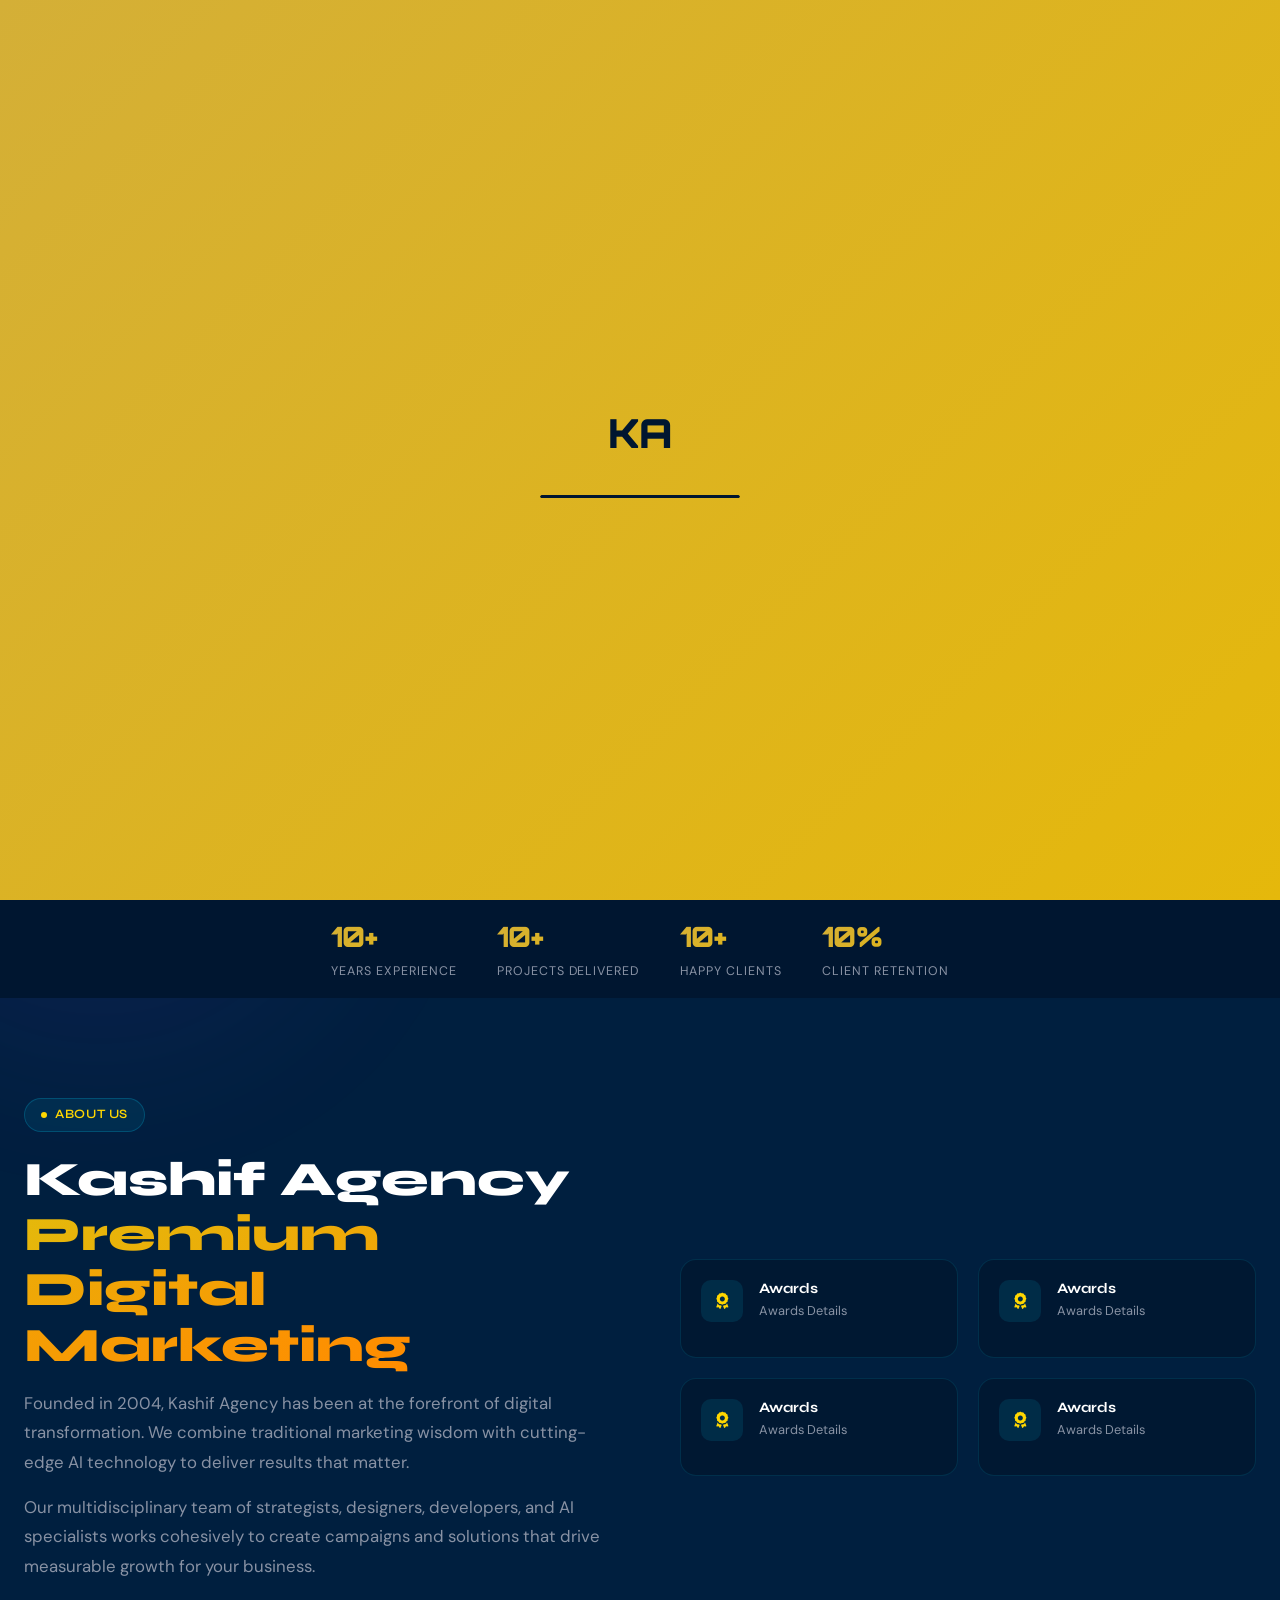
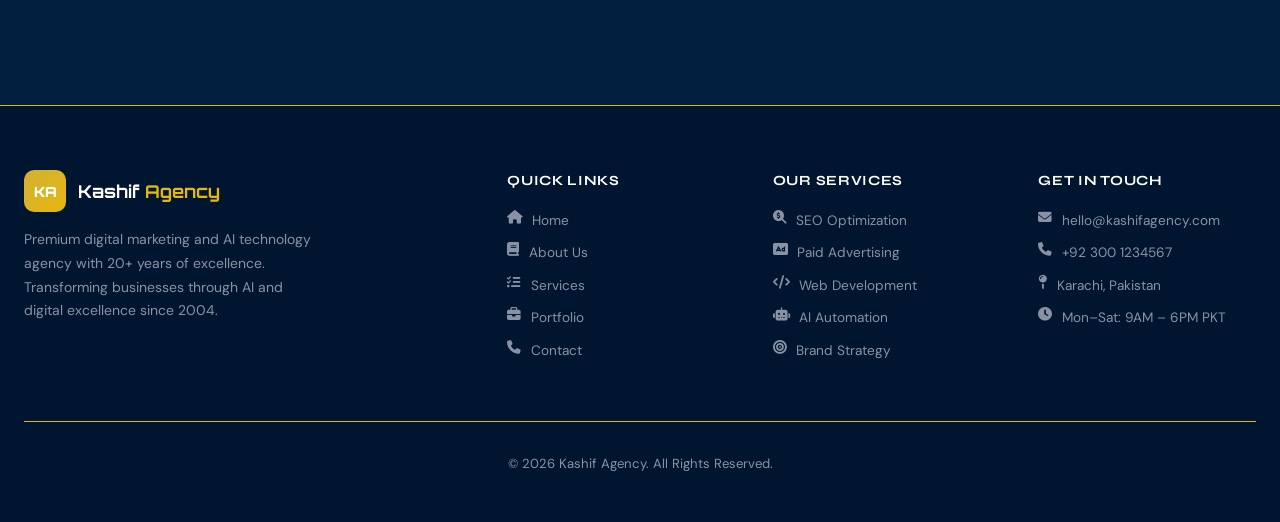
==== commit 7b9414c4: "Upgrade 30-5-26" ====
--- a/index.html
+++ b/index.html
@@ -10,7 +10,7 @@
   <link href="https://cdn.jsdelivr.net/npm/bootstrap@5.3.2/dist/css/bootstrap.min.css" rel="stylesheet">
   <link rel="preconnect" href="https://fonts.googleapis.com">
   <link rel="preconnect" href="https://fonts.gstatic.com" crossorigin>
-  <!-- <link rel="stylesheet" href="https://cdnjs.cloudflare.com/ajax/libs/font-awesome/6.5.0/css/all.min.css"> -->
+  <link rel="stylesheet" href="https://cdnjs.cloudflare.com/ajax/libs/font-awesome/6.5.0/css/all.min.css">
   <link href="https://fonts.googleapis.com/css2?family=Orbitron:wght@400;600;700;900&family=Syne:wght@400;500;600;700;800&family=DM+Sans:wght@300;400;500;600&display=swap" rel="stylesheet">
   <link rel="stylesheet" href="css/style.css">
 </head>
@@ -27,8 +27,9 @@
   <header id="navbar" role="banner"></header>
   <main id="main-content">
     <section id="home" aria-label="Hero"><div id="hero-inner"></div></section>
-    <!-- <section id="about" class="section-pad" aria-label="About"><div id="about-inner"></div></section>
-    <section id="services" class="section-pad" aria-label="Services"><div id="services-inner"></div></section>
+    <section id="stats" aria-label="Stats"><div id="stat-inner"></div></section>
+    <section id="about" class="section-pad" aria-label="About"><div id="about-inner"></div></section>
+    <!-- <section id="services" class="section-pad" aria-label="Services"><div id="services-inner"></div></section>
     <section id="portfolio" class="section-pad" aria-label="Portfolio"><div id="portfolio-inner"></div></section>
     <section id="why-us" class="section-pad" aria-label="Why Us"><div id="why-us-inner"></div></section>
     <section id="ai-solutions" class="section-pad" aria-label="AI Solutions"><div id="ai-inner"></div></section>
--- a/css/style.css
+++ b/css/style.css
@@ -9,12 +9,12 @@
 /* ── CSS Variables ────────────────────────────────────────── */
 :root {
   --primary: #001f3f;
-  --secondary: #ffd700;
-  --gold: #ffd700;
-  --darkGold: #daa520;
+  --secondary: #E5B80B;
+  --gold: #E5B80B;
+  --darkGold: #D4AF37;
   --accent: #7c3aed;
   --accent2: #00ff88;
-  --bg: #ffd700;
+  --bg: #E5B80B;
   --bg-card: #fff;
   --bg-darkNavy: #001630;
   --bg-glass: #001f3f;
@@ -22,8 +22,8 @@
   --border-gold: rgba(255, 215, 0, 0.2);
   --text: #ffffff;
   --muted: #8892a4;
-  --grad-main: linear-gradient(135deg, #DAA520 0%, #FFD700 100%);
-  --grad-gold: linear-gradient(135deg, #ffd700 0%, #ff8c00 100%);
+  --grad-main: linear-gradient(135deg, #D4AF37 0%, #E5B80B 100%);
+  --grad-gold: linear-gradient(135deg, #E5B80B 0%, #ff8c00 100%);
   --grad-green: linear-gradient(135deg, #00ff88 0%, #00d4ff 100%);
   --shadow-glow: 0 0 40px rgba(0, 212, 255, 0.15);
   --shadow-card: 0 20px 60px rgba(0, 0, 0, 0.5);
@@ -366,7 +366,7 @@
   gap: 0.5rem;
   background: rgba(0, 212, 255, 0.08);
   border: 1px solid rgba(0, 212, 255, 0.2);
-  color: var(--primary);
+  color: var(--secondary);
   padding: 0.4rem 1rem;
   border-radius: 50px;
   font-size: 0.8rem;
@@ -381,7 +381,7 @@
   content: '';
   width: 6px;
   height: 6px;
-  background: var(--primary);
+  background: var(--secondary);
   border-radius: 50%;
 }
 
@@ -418,7 +418,9 @@
   display: flex;
   align-items: center;
   padding: 120px 0 80px;
+  /* mar */
   position: relative;
+  border-bottom: 1px solid var(--darkGold);
 }
 
 .hero-particles {
@@ -431,7 +433,7 @@
   position: absolute;
   width: 3px;
   height: 3px;
-  background: var(--primary);
+  background: var(--darkGold);
   border-radius: 50%;
   animation: float-particle linear infinite;
   opacity: 0.6;
@@ -591,7 +593,18 @@
   transform: translateY(-2px);
 }
 
+#stats {
+   background: var(--bg-darkNavy);
+}
+
+.stats-container{
+  display: flex;
+  align-items: center;
+  justify-content: center;
+}
+
 .hero-stats {
+  margin: 1rem 0;
   display: flex;
   gap: 2.5rem;
   flex-wrap: wrap;
@@ -619,12 +632,12 @@
   letter-spacing: 0.08em;
 }
 
-.hero-visual {
+/* .hero-visual {
   position: relative;
   animation: fadeInRight 0.8s ease 0.5s both;
-}
-
-.hero-card-main {
+} */
+
+/* .hero-card-main {
   background: var(--bg-glass);
   backdrop-filter: blur(20px);
   border: 1px solid var(--border);
@@ -652,13 +665,14 @@
   height: 300px;
   background: radial-gradient(circle, rgba(0, 212, 255, 0.15), transparent 70%);
   border-radius: 50%;
-}
+} */
 
 .orbit-container {
   position: relative;
-  width: 280px;
-  height: 280px;
-  margin: 0 auto;
+  width: 100%;
+  /* height: 280px; */
+  /* margin: 0 auto; */
+  margin-top: 15rem;
 }
 
 .orbit-center {
@@ -666,8 +680,6 @@
   top: 50%;
   left: 50%;
   transform: translate(-50%, -50%);
-  width: 80px;
-  height: 80px;
   background: var(--grad-main);
   border-radius: 20px;
   display: flex;
@@ -691,21 +703,21 @@
 }
 
 .ring-1 {
-  width: 130px;
-  height: 130px;
+  width: 600px;
+  height: 400px;
   animation-duration: 8s;
 }
 
 .ring-2 {
-  width: 200px;
-  height: 200px;
+  width: 650px;
+  height: 450px;
   animation-duration: 14s;
   animation-direction: reverse;
 }
 
 .ring-3 {
-  width: 270px;
-  height: 270px;
+  width: 700px;
+  height: 500px;
   animation-duration: 20s;
 }
 
@@ -723,9 +735,9 @@
   position: absolute;
   width: 10px;
   height: 10px;
-  background: var(--primary);
+  background: var(--darkGold);
   border-radius: 50%;
-  box-shadow: 0 0 10px var(--primary);
+  box-shadow: 0 0 10px var(--darkGold);
 }
 
 .ring-1 .orbit-dot {
@@ -736,15 +748,15 @@
 .ring-2 .orbit-dot {
   top: -5px;
   left: calc(50% - 5px);
-  background: var(--secondary);
-  box-shadow: 0 0 10px var(--secondary);
+  background: #fff;
+  box-shadow: 0 0 10px white;
 }
 
 .ring-3 .orbit-dot {
   top: -5px;
   left: calc(50% - 5px);
-  background: var(--accent);
-  box-shadow: 0 0 10px var(--accent);
+  background: var(--darkGold);
+  box-shadow: 0 0 10px var(--da);
 }
 
 .floating-badge {
@@ -891,6 +903,7 @@
 }
 
 /* ── About Section ────────────────────────────────────────── */
+
 #about {
   background: transparent;
 }
@@ -904,58 +917,6 @@
 
 .about-visual {
   position: relative;
-}
-
-.about-img-wrap {
-  background: var(--bg-card);
-  border: 1px solid var(--border);
-  border-radius: 24px;
-  padding: 3rem;
-  position: relative;
-  overflow: hidden;
-}
-
-.about-img-wrap::before {
-  content: '';
-  position: absolute;
-  top: 0;
-  left: 0;
-  right: 0;
-  height: 2px;
-  background: var(--grad-gold);
-}
-
-.about-number-grid {
-  display: grid;
-  grid-template-columns: 1fr 1fr;
-  gap: 1.5rem;
-}
-
-.about-num-card {
-  background: rgba(0, 212, 255, 0.04);
-  border: 1px solid var(--border);
-  border-radius: var(--radius);
-  padding: 1.5rem;
-  text-align: center;
-  transition: var(--transition);
-}
-
-.about-num-card:hover {
-  border-color: var(--primary);
-  background: rgba(0, 212, 255, 0.08);
-  transform: translateY(-4px);
-}
-
-.about-num {
-  font-family: 'Orbitron', sans-serif;
-  font-size: 2rem;
-  font-weight: 900;
-}
-
-.about-num-label {
-  font-size: 0.8rem;
-  color: var(--muted);
-  margin-top: 0.25rem;
 }
 
 .about-features {
@@ -977,7 +938,7 @@
 }
 
 .about-feature:hover {
-  border-color: var(--primary);
+  border-color: var(--secondary);
   transform: translateY(-3px);
 }
 
@@ -990,7 +951,7 @@
   display: flex;
   align-items: center;
   justify-content: center;
-  color: var(--primary);
+  color: var(--secondary);
 }
 
 .about-feature h4 {
@@ -1007,6 +968,7 @@
 }
 
 /* ── Services Section ─────────────────────────────────────── */
+
 #services {
   background: rgba(13, 17, 23, 0.3);
 }
@@ -2811,7 +2773,7 @@
 .footer-social {
   display: flex;
   gap: 0.5rem;
- color: var(--muted);
+  color: var(--muted);
   margin-top: 1rem;
 }
 
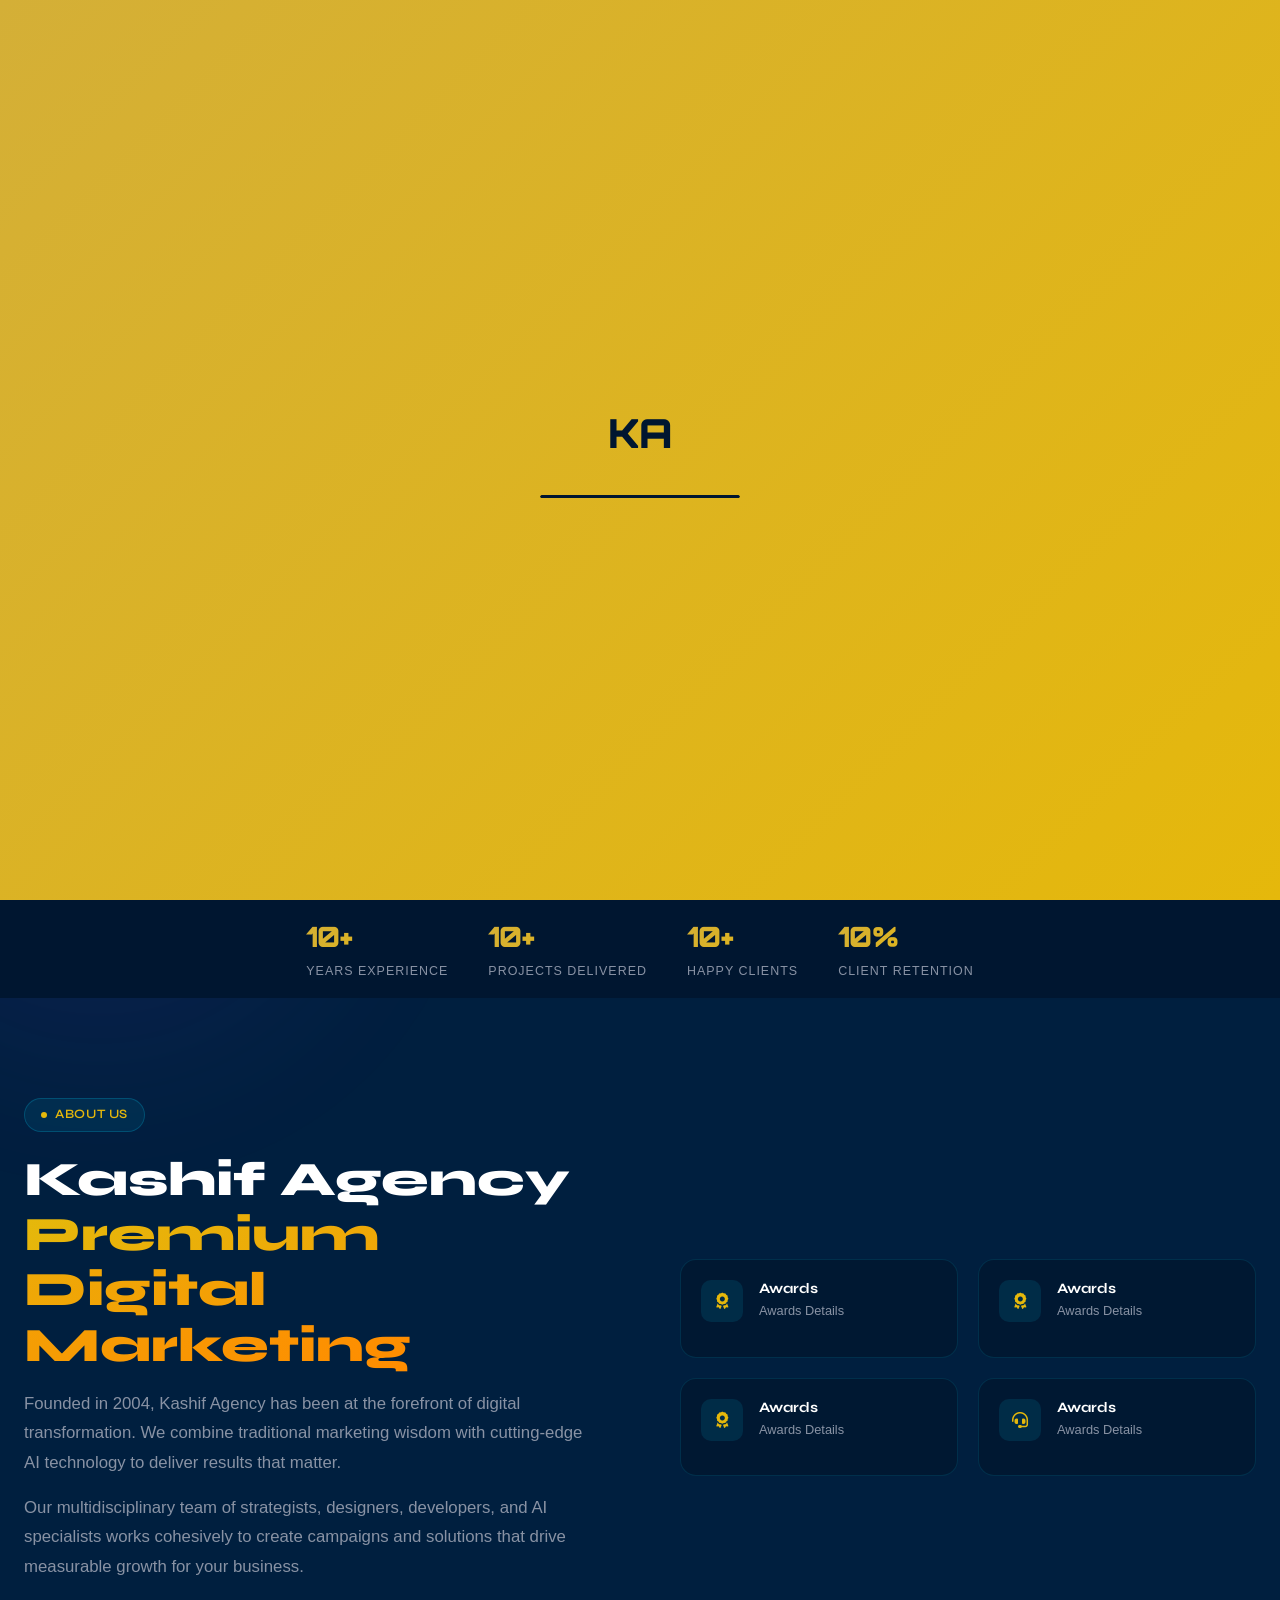
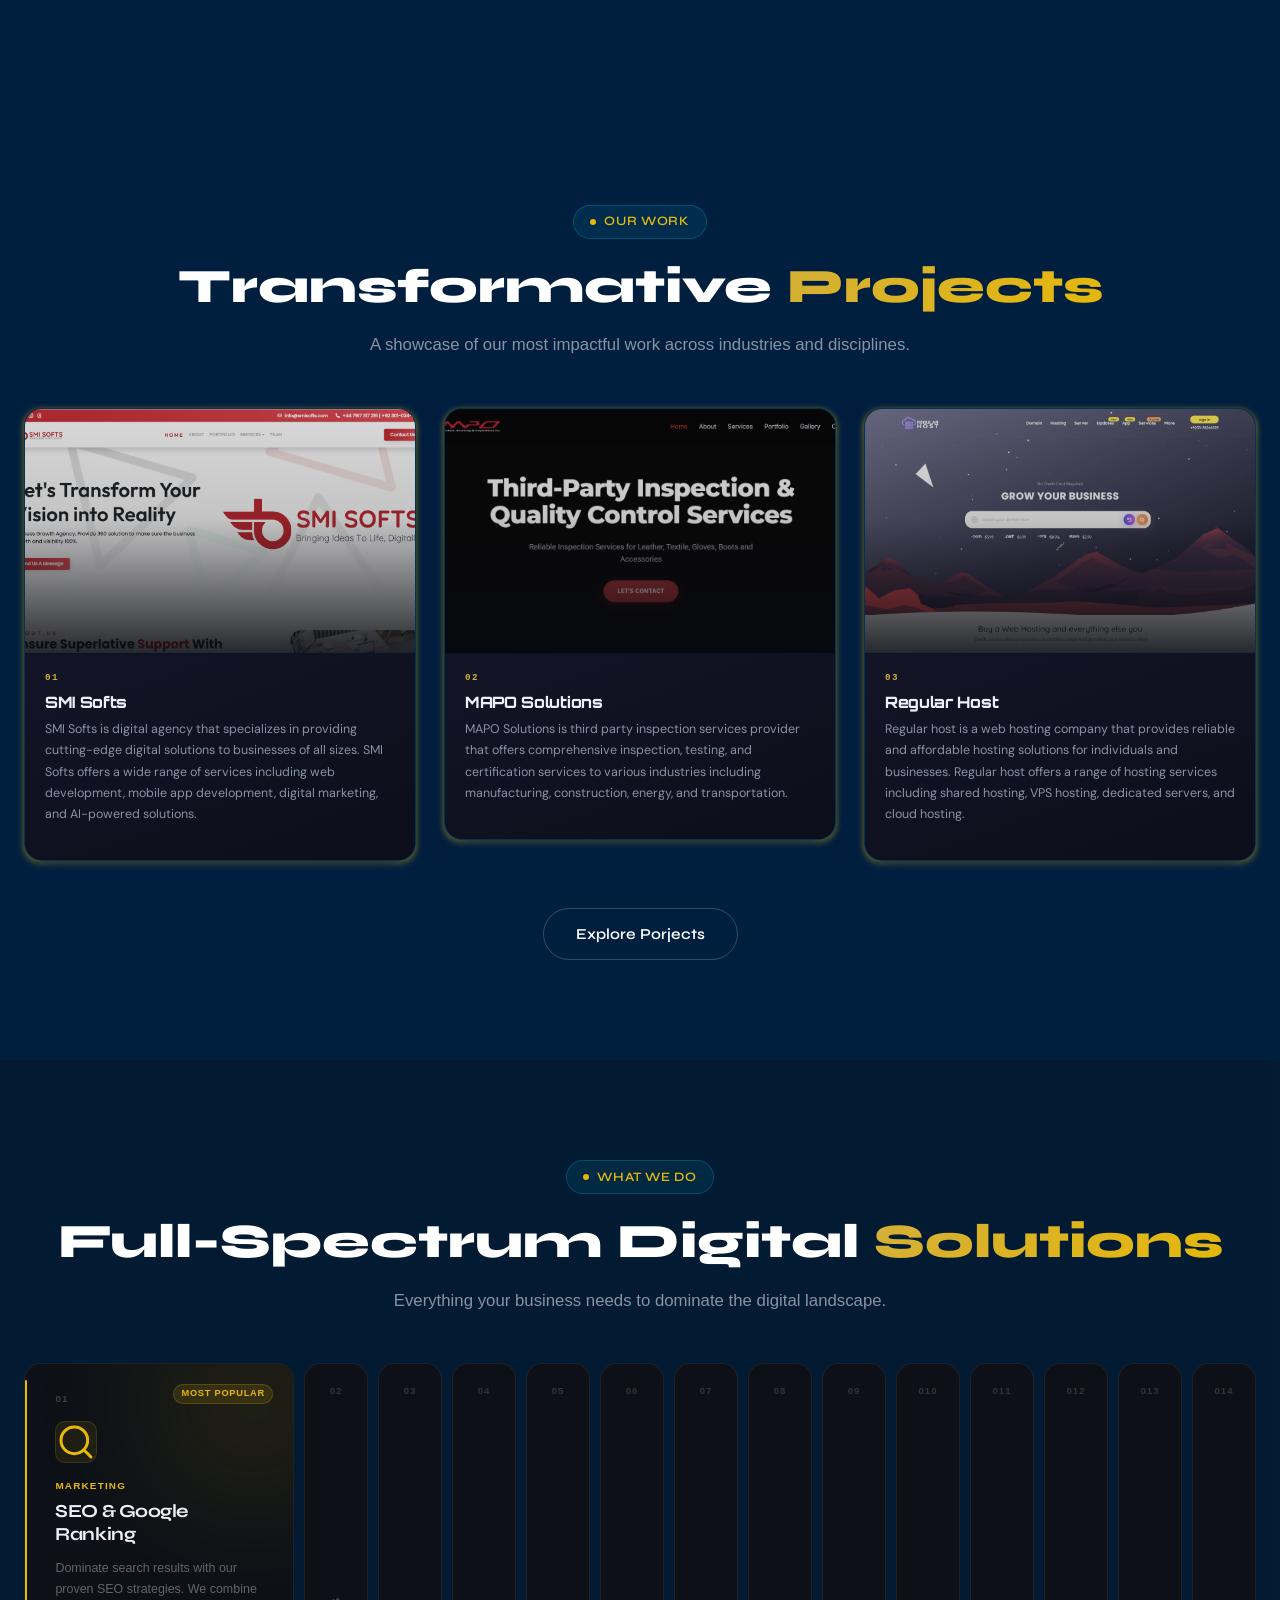
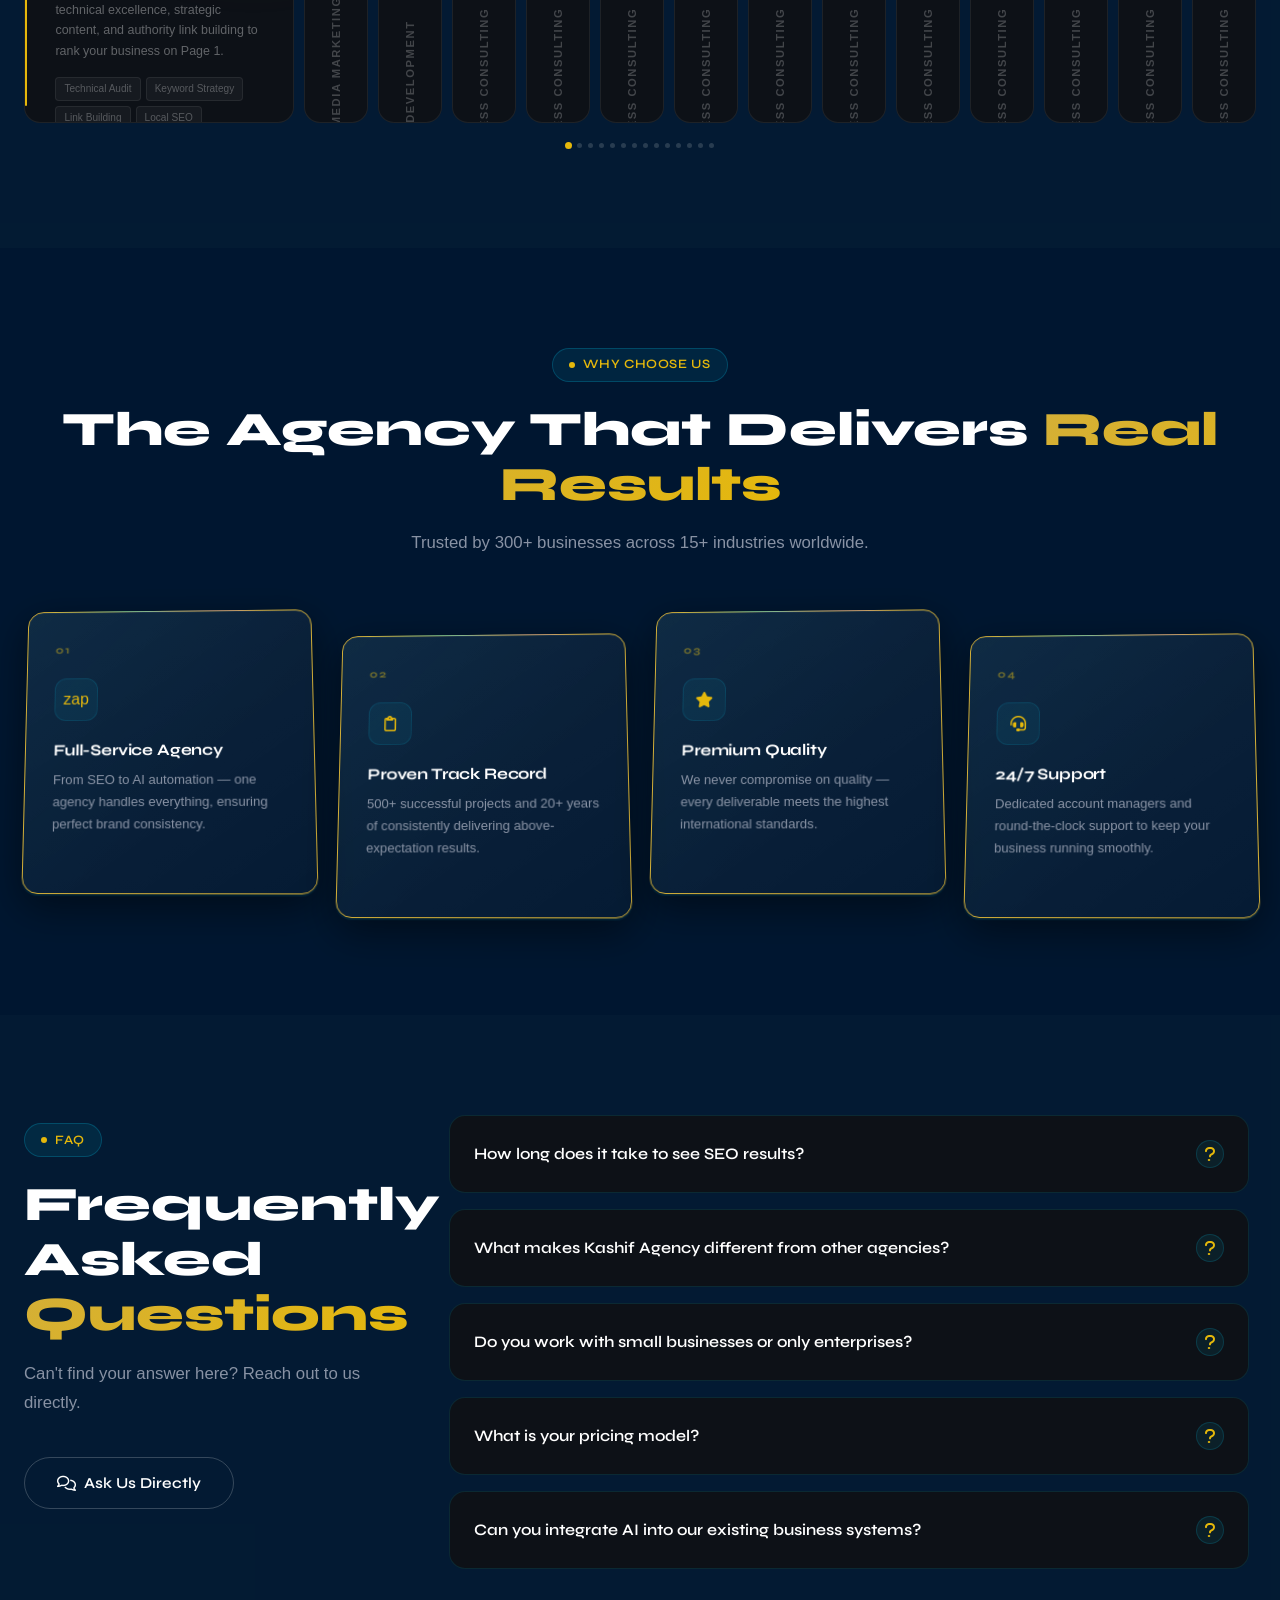
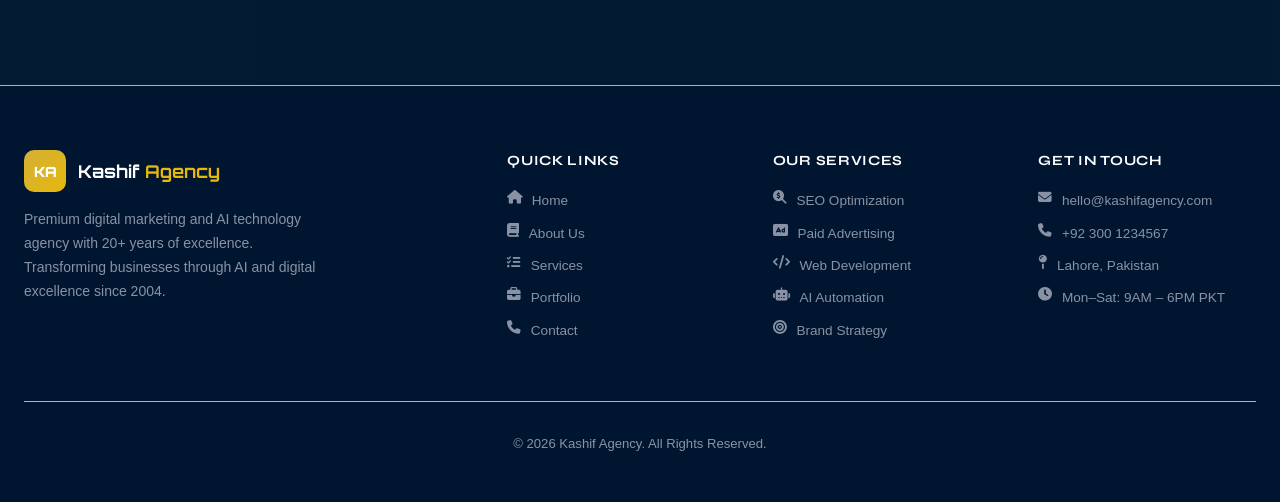
==== commit 4108423d: "Updated 4-July-2026" ====
--- a/index.html
+++ b/index.html
@@ -12,7 +12,7 @@
   <link rel="preconnect" href="https://fonts.gstatic.com" crossorigin>
   <link rel="stylesheet" href="https://cdnjs.cloudflare.com/ajax/libs/font-awesome/6.5.0/css/all.min.css">
   <link href="https://fonts.googleapis.com/css2?family=Orbitron:wght@400;600;700;900&family=Syne:wght@400;500;600;700;800&family=DM+Sans:wght@300;400;500;600&display=swap" rel="stylesheet">
-  <link rel="stylesheet" href="css/style.css">
+  <link rel="stylesheet" href="assets/css/style.css">
 </head>
 <body>
   <div class="bg-grid" aria-hidden="true"></div>
@@ -29,15 +29,16 @@
     <section id="home" aria-label="Hero"><div id="hero-inner"></div></section>
     <section id="stats" aria-label="Stats"><div id="stat-inner"></div></section>
     <section id="about" class="section-pad" aria-label="About"><div id="about-inner"></div></section>
-    <!-- <section id="services" class="section-pad" aria-label="Services"><div id="services-inner"></div></section>
     <section id="portfolio" class="section-pad" aria-label="Portfolio"><div id="portfolio-inner"></div></section>
+    <!-- <section id="clients-logo" aria-label="Clients"><div id="clients-logo-inner"></div></section> -->
+    <section id="services" class="section-pad" aria-label="Services"><div id="services-inner"></div></section>
     <section id="why-us" class="section-pad" aria-label="Why Us"><div id="why-us-inner"></div></section>
-    <section id="ai-solutions" class="section-pad" aria-label="AI Solutions"><div id="ai-inner"></div></section>
-    <section id="seo" class="section-pad" aria-label="SEO"><div id="seo-inner"></div></section>
-    <section id="testimonials" class="section-pad" aria-label="Testimonials"><div id="testimonials-inner"></div></section>
-    <section id="team" class="section-pad" aria-label="Team"><div id="team-inner"></div></section>
-    <section id="cta" class="section-pad" aria-label="CTA"><div id="cta-inner"></div></section>
-    <section id="faq" class="section-pad" aria-label="FAQ"><div id="faq-inner"></div></section> -->
+    <!-- <section id="ai-solutions" class="section-pad" aria-label="AI Solutions"><div id="ai-inner"></div></section> -->
+    <!-- <section id="seo" class="section-pad" aria-label="SEO"><div id="seo-inner"></div></section> -->
+    <!-- <section id="testimonials" class="section-pad" aria-label="Testimonials"><div id="testimonials-inner"></div></section> -->
+    <!-- <section id="team" class="section-pad" aria-label="Team"><div id="team-inner"></div></section> -->
+    <!-- <section id="cta" class="section-pad" aria-label="CTA"><div id="cta-inner"></div></section> -->
+    <section id="faq" class="section-pad" aria-label="FAQ"><div id="faq-inner"></div></section>
     <!-- <section id="contact" class="section-pad" aria-label="Contact"><div id="contact-inner"></div></section> -->
   </main>
   <footer id="footer" role="contentinfo"></footer>
--- a/assets/css/style.css
+++ b/assets/css/style.css
@@ -0,0 +1,4011 @@
+/* ============================================================
+   KASHIF AGENCY — Premium CSS
+   Theme: Futuristic Dark / AI-Inspired
+   ============================================================ */
+
+/* ── Google Fonts ─────────────────────────────────────────── */
+@import url('https://api.fontshare.com/v2/css?f[]=general-sans@300,400,500,600,700&f[]=satoshi@300,400,500,700,900&display=swap');
+
+/* ── CSS Variables ────────────────────────────────────────── */
+:root {
+  --primary: #001f3f;
+  --secondary: #E5B80B;
+  --gold: #E5B80B;
+  --darkGold: #D4AF37;
+  --accent: #7c3aed;
+  --accent2: #00ff88;
+  --bg: #E5B80B;
+  --bg-card: #fff;
+  --bg-darkNavy: #001630;
+  --bg-glass: #001f3f;
+  --border: rgba(0, 212, 255, 0.12);
+  --border-gold: rgba(255, 215, 0, 0.2);
+  --text: #ffffff;
+  --muted: #8892a4;
+  --grad-main: linear-gradient(135deg, #D4AF37 0%, #E5B80B 100%);
+  --grad-gold: linear-gradient(135deg, #E5B80B 0%, #ff8c00 100%);
+  --grad-green: linear-gradient(135deg, #00ff88 0%, #00d4ff 100%);
+  --shadow-glow: 0 0 40px rgba(0, 212, 255, 0.15);
+  --shadow-card: 0 20px 60px rgba(0, 0, 0, 0.5);
+  --radius: 16px;
+  --radius-sm: 8px;
+  --transition: all 0.3s cubic-bezier(0.4, 0, 0.2, 1);
+  /* FIX: these were used lower down (Services Detail Page block) but never defined */
+  --faint: rgba(255, 255, 255, 0.04);
+  --border-md: rgba(255, 255, 255, 0.15);
+  --bg-card-2: rgba(255, 255, 255, 0.02);
+}
+
+*,
+*::before,
+*::after {
+  box-sizing: border-box;
+  margin: 0;
+  padding: 0;
+}
+
+html {
+  scroll-behavior: smooth;
+  overflow-x: hidden;
+}
+
+body {
+  font-family: 'Sora', sans-serif;
+  background-color: #001f3f;
+  color: var(--text);
+  overflow-x: hidden;
+  cursor: default;
+}
+
+a {
+  text-decoration: none;
+  color: inherit;
+}
+
+img {
+  max-width: 100%;
+}
+
+ul {
+  list-style: none;
+}
+
+/* ── Loading Screen ───────────────────────────────────────── */
+#loading-screen {
+  position: fixed;
+  inset: 0;
+  background: var(--grad-main);
+  display: flex;
+  flex-direction: column;
+  align-items: center;
+  justify-content: center;
+  z-index: 9999;
+  transition: opacity 0.5s ease, visibility 0.5s ease;
+}
+
+#loading-screen.hidden {
+  opacity: 0;
+  visibility: hidden;
+}
+
+.loader-logo {
+  font-family: 'Orbitron', sans-serif;
+  font-size: 2.5rem;
+  font-weight: 900;
+  background: var(--bg-darkNavy);
+  -webkit-background-clip: text;
+  -webkit-text-fill-color: transparent;
+  margin-bottom: 2rem;
+  animation: pulse 1.5s ease-in-out infinite;
+}
+
+.loader-bar {
+  width: 200px;
+  height: 3px;
+  background: var(--gold);
+  border-radius: 2px;
+  overflow: hidden;
+}
+
+.loader-fill {
+  height: 100%;
+  background: var(--bg-darkNavy);
+  border-radius: 2px;
+  animation: load 2s ease-in-out forwards;
+}
+
+@keyframes load {
+  from {
+    width: 0
+  }
+
+  to {
+    width: 100%
+  }
+}
+
+@keyframes pulse {
+
+  0%,
+  100% {
+    opacity: 1
+  }
+
+  50% {
+    opacity: 0.5
+  }
+}
+
+/* ── Custom Cursor ────────────────────────────────────────── */
+.cursor-dot {
+  position: fixed;
+  width: 8px;
+  height: 8px;
+  background: var(--gold);
+  border-radius: 50%;
+  pointer-events: none;
+  z-index: 9998;
+  transform: translate(-50%, -50%);
+  transition: transform 0.1s, width 0.2s, height 0.2s;
+}
+
+.cursor-ring {
+  position: fixed;
+  width: 32px;
+  height: 32px;
+  border: 1.5px solid var(--darkGold);
+  border-radius: 50%;
+  pointer-events: none;
+  z-index: 9997;
+  transform: translate(-50%, -50%);
+  transition: transform 0.15s, width 0.2s, height 0.2s, opacity 0.2s;
+}
+
+@media (hover: none) {
+
+  .cursor-dot,
+  .cursor-ring {
+    display: none;
+  }
+}
+
+/* ── Scrollbar ────────────────────────────────────────────── */
+::-webkit-scrollbar {
+  width: 6px;
+}
+
+::-webkit-scrollbar-track {
+  background: #001f3f;
+}
+
+::-webkit-scrollbar-thumb {
+  background: var(--gold);
+  border-radius: 3px;
+}
+
+/* ── Background Grid ──────────────────────────────────────── */
+.bg-grid {
+  position: fixed;
+  inset: 0;
+  background-image: linear-gradient(rgba(0, 212, 255, 0.03) 1px, transparent 1px), linear-gradient(90deg, rgba(0, 212, 255, 0.03) 1px, transparent 1px);
+  background-size: 60px 60px;
+  pointer-events: none;
+  z-index: 0;
+}
+
+.bg-orb {
+  position: fixed;
+  border-radius: 50%;
+  filter: blur(80px);
+  pointer-events: none;
+  z-index: 0;
+}
+
+.orb1 {
+  width: 600px;
+  height: 600px;
+  background: rgba(0, 212, 255, 0.06);
+  top: -200px;
+  right: -200px;
+}
+
+.orb2 {
+  width: 500px;
+  height: 500px;
+  background: rgba(124, 58, 237, 0.07);
+  bottom: -150px;
+  left: -150px;
+}
+
+/* ── Navigation ───────────────────────────────────────────── */
+#navbar {
+  position: fixed;
+  top: 0;
+  left: 0;
+  right: 0;
+  z-index: 1000;
+  padding: 1.25rem 0;
+  transition: var(--transition);
+}
+
+#navbar.scrolled {
+  background: var(--bg-darkNavy);
+  backdrop-filter: blur(20px);
+  padding: 0.75rem 0;
+  border-bottom: 1px solid var(--darkGold);
+}
+
+.nav-inner {
+  max-width: 1320px;
+  margin: 0 auto;
+  padding: 0 1.5rem;
+  display: flex;
+  align-items: center;
+  justify-content: space-between;
+}
+
+.nav-logo {
+  display: flex;
+  align-items: center;
+  gap: 0.75rem;
+  font-family: 'Orbitron', sans-serif;
+}
+
+.logo-mark {
+  width: 42px;
+  height: 42px;
+  background: var(--grad-main);
+  border-radius: 10px;
+  display: flex;
+  align-items: center;
+  justify-content: center;
+  font-weight: 900;
+  font-size: 0.875rem;
+  color: #fff;
+}
+
+.logo-text {
+  font-size: 1.1rem;
+  font-weight: 700;
+  color: var(--text);
+}
+
+.logo-text span {
+  color: var(--gold);
+}
+
+.nav-links {
+  display: flex;
+  align-items: center;
+  gap: 0.25rem;
+}
+
+.nav-link {
+  padding: 0.5rem 1rem;
+  font-size: 0.875rem;
+  font-weight: 500;
+  color: var(--muted);
+  border-radius: var(--radius-sm);
+  transition: var(--transition);
+  font-family: 'Syne', sans-serif;
+  letter-spacing: 0.02em;
+}
+
+.nav-link:hover,
+.nav-link.active {
+  color: var(--gold);
+  background: rgba(0, 212, 255, 0.08);
+}
+
+.nav-cta {
+  background: var(--grad-main);
+  color: #fff !important;
+  padding: 0.5rem 1.25rem;
+  border-radius: 50px;
+}
+
+.nav-cta:hover {
+  background: var(--grad-main) !important;
+  transform: translateY(-1px);
+  box-shadow: 0 8px 24px rgba(0, 212, 255, 0.35);
+}
+
+.nav-toggle {
+  display: none;
+  flex-direction: column;
+  gap: 5px;
+  cursor: pointer;
+  padding: 4px;
+}
+
+.nav-toggle span {
+  display: block;
+  width: 24px;
+  height: 2px;
+  background: var(--primary);
+  border-radius: 2px;
+  transition: var(--transition);
+}
+
+.nav-mobile {
+  display: none;
+  background: var(--bg-darkNavy);
+  backdrop-filter: blur(20px);
+  border-top: 1px solid var(--border);
+  padding: 1rem;
+}
+
+.nav-mobile.open {
+  display: block;
+}
+
+.nav-mobile .nav-link {
+  display: block;
+  padding: 0.75rem 1rem;
+}
+
+/* ── Section Base ─────────────────────────────────────────── */
+section {
+  position: relative;
+  z-index: 1;
+  overflow: hidden;
+}
+
+.container {
+  max-width: 1320px;
+  margin: 0 auto;
+  padding: 0 1.5rem;
+}
+
+.section-pad {
+  padding: 100px 0;
+}
+
+.section-badge {
+  display: inline-flex;
+  align-items: center;
+  gap: 0.5rem;
+  background: rgba(0, 212, 255, 0.08);
+  border: 1px solid rgba(0, 212, 255, 0.2);
+  color: var(--primary);
+  padding: 0.4rem 1rem;
+  border-radius: 50px;
+  font-size: 0.8rem;
+  font-weight: 600;
+  font-family: 'Syne', sans-serif;
+  letter-spacing: 0.05em;
+  text-transform: uppercase;
+  margin-bottom: 1.25rem;
+}
+
+.section-badge::before {
+  content: '';
+  width: 6px;
+  height: 6px;
+  background: var(--primary);
+  border-radius: 50%;
+}
+
+.section-title {
+  font-family: 'Syne', sans-serif;
+  font-size: clamp(2rem, 4vw, 3rem);
+  font-weight: 800;
+  line-height: 1.15;
+  color: var(--text);
+}
+
+.section-title .highlight {
+  background: var(--grad-main);
+  -webkit-background-clip: text;
+  -webkit-text-fill-color: transparent;
+}
+
+.section-title .highlight-gold {
+  background: var(--grad-gold);
+  -webkit-background-clip: text;
+  -webkit-text-fill-color: transparent;
+}
+
+.section-desc {
+  color: var(--muted);
+  font-size: 1.05rem;
+  line-height: 1.75;
+  max-width: 600px;
+}
+
+/* ── Hero Section ─────────────────────────────────────────── */
+#home {
+  min-height: 100vh;
+  display: flex;
+  align-items: center;
+  padding: 120px 0 80px;
+  position: relative;
+  border-bottom: 1px solid var(--darkGold);
+}
+
+.hero-particles {
+  position: absolute;
+  inset: 0;
+  pointer-events: none;
+}
+
+.particle {
+  position: absolute;
+  width: 3px;
+  height: 3px;
+  background: var(--darkGold);
+  border-radius: 50%;
+  animation: float-particle linear infinite;
+  opacity: 0.6;
+}
+
+@keyframes float-particle {
+  0% {
+    transform: translateY(100vh) translateX(0);
+    opacity: 0;
+  }
+
+  10% {
+    opacity: 0.6;
+  }
+
+  90% {
+    opacity: 0.6;
+  }
+
+  100% {
+    transform: translateY(-100px) translateX(var(--drift));
+    opacity: 0;
+  }
+}
+
+.hero-badge {
+  display: inline-flex;
+  align-items: center;
+  gap: 0.5rem;
+  background: rgba(0, 212, 255, 0.08);
+  border: 1px solid rgba(0, 212, 255, 0.25);
+  color: var(--primary);
+  padding: 0.5rem 1.25rem;
+  border-radius: 50px;
+  font-size: 0.85rem;
+  font-weight: 600;
+  font-family: 'Syne', sans-serif;
+  margin-bottom: 1.5rem;
+  animation: fadeInDown 0.8s ease 0.3s both;
+}
+
+.hero-badge .dot {
+  width: 8px;
+  height: 8px;
+  border-radius: 50%;
+  background: var(--primary);
+  animation: pulse-dot 1.5s ease-in-out infinite;
+}
+
+@keyframes pulse-dot {
+
+  0%,
+  100% {
+    transform: scale(1)
+  }
+
+  50% {
+    transform: scale(1.4)
+  }
+}
+
+.hero-title {
+  font-family: 'Satoshi';
+  text-align: center;
+  font-size: clamp(2.8rem, 6vw, 5rem);
+  font-weight: 900;
+  line-height: 1.08;
+  color: var(--text);
+  animation: fadeInUp 0.8s ease 0.5s both;
+}
+
+.line2 {
+  font-family: 'Neue Montreal', sans-serif;
+  font-weight: 600;
+  font-size: clamp(2.8rem, 6vw, 5rem);
+  background: var(--grad-main);
+  -webkit-background-clip: text;
+  -webkit-text-fill-color: transparent;
+  animation: fadeInUp 0.8s ease 0.5s both;
+}
+
+.hero-subtitle {
+  text-align: center;
+  font-family: 'Orbitron', sans-serif;
+  font-size: clamp(0.75rem, 1.5vw, 0.9rem);
+  color: var(--muted);
+  letter-spacing: 0.15em;
+  text-transform: uppercase;
+  margin-bottom: 1.25rem;
+  animation: fadeInUp 0.8s ease 0.6s both;
+}
+
+.hero-cta {
+  display: flex;
+  gap: 1rem;
+  align-items: center;
+  justify-content: center;
+  animation: fadeInUp 0.8s ease 0.8s both;
+}
+
+.btn-primary {
+  display: inline-flex;
+  align-items: center;
+  gap: 0.5rem;
+  background: var(--grad-main);
+  color: #fff;
+  padding: 0.85rem 2rem;
+  border-radius: 50px;
+  font-weight: 600;
+  font-size: 0.95rem;
+  font-family: 'Syne', sans-serif;
+  border: none;
+  cursor: pointer;
+  transition: var(--transition);
+  box-shadow: 0 8px 30px rgba(0, 212, 255, 0.3);
+}
+
+.btn-primary:hover {
+  transform: translateY(-2px);
+  box-shadow: 0 12px 40px rgba(0, 212, 255, 0.45);
+  color: #fff;
+}
+
+.btn-outline {
+  display: inline-flex;
+  align-items: center;
+  gap: 0.5rem;
+  background: transparent;
+  color: var(--text);
+  padding: 0.85rem 2rem;
+  border-radius: 50px;
+  font-weight: 600;
+  font-size: 0.95rem;
+  font-family: 'Syne', sans-serif;
+  border: 1px solid rgba(255, 255, 255, 0.2);
+  cursor: pointer;
+  transition: var(--transition);
+}
+
+.btn-outline:hover {
+  border-color: var(--primary);
+  color: var(--primary);
+  background: rgba(0, 212, 255, 0.05);
+  transform: translateY(-2px);
+}
+
+#stats {
+  background: var(--bg-darkNavy);
+}
+
+.stats-container {
+  display: flex;
+  align-items: center;
+  justify-content: center;
+}
+
+.hero-stats {
+  margin: 1rem 0;
+  display: flex;
+  gap: 2.5rem;
+  flex-wrap: wrap;
+  animation: fadeInUp 0.8s ease 0.9s both;
+}
+
+.stat-item {
+  text-align: left;
+}
+
+.stat-value {
+  font-family: 'Orbitron', sans-serif;
+  font-size: 1.75rem;
+  font-weight: 900;
+  background: var(--grad-main);
+  -webkit-background-clip: text;
+  -webkit-text-fill-color: transparent;
+  display: block;
+}
+
+.stat-label {
+  font-size: 0.78rem;
+  color: var(--muted);
+  text-transform: uppercase;
+  letter-spacing: 0.08em;
+}
+
+.orbit-container {
+  position: relative;
+  width: 100%;
+  margin-top: 15rem;
+}
+
+.orbit-center {
+  position: absolute;
+  top: 50%;
+  left: 50%;
+  transform: translate(-50%, -50%);
+  background: var(--grad-main);
+  border-radius: 20px;
+  display: flex;
+  align-items: center;
+  justify-content: center;
+  font-family: 'Orbitron', sans-serif;
+  font-size: 1.5rem;
+  font-weight: 900;
+  color: #fff;
+  box-shadow: 0 0 40px rgba(0, 212, 255, 0.4);
+}
+
+.orbit-ring {
+  position: absolute;
+  top: 50%;
+  left: 50%;
+  transform: translate(-50%, -50%);
+  border: 1px solid rgba(0, 212, 255, 0.15);
+  border-radius: 50%;
+  animation: spin linear infinite;
+}
+
+.ring-1 {
+  width: 600px;
+  height: 400px;
+  animation-duration: 8s;
+}
+
+.ring-2 {
+  width: 650px;
+  height: 450px;
+  animation-duration: 14s;
+  animation-direction: reverse;
+}
+
+.ring-3 {
+  width: 700px;
+  height: 500px;
+  animation-duration: 20s;
+}
+
+@keyframes spin {
+  from {
+    transform: translate(-50%, -50%) rotate(0)
+  }
+
+  to {
+    transform: translate(-50%, -50%) rotate(360deg)
+  }
+}
+
+.orbit-dot {
+  position: absolute;
+  width: 10px;
+  height: 10px;
+  background: var(--darkGold);
+  border-radius: 50%;
+  box-shadow: 0 0 10px var(--darkGold);
+}
+
+.ring-1 .orbit-dot {
+  top: -5px;
+  left: calc(50% - 5px);
+}
+
+.ring-2 .orbit-dot {
+  top: -5px;
+  left: calc(50% - 5px);
+  background: #fff;
+  box-shadow: 0 0 10px white;
+}
+
+.ring-3 .orbit-dot {
+  top: -5px;
+  left: calc(50% - 5px);
+  background: var(--darkGold);
+  box-shadow: 0 0 10px var(--da);
+}
+
+.floating-badge.fb1 {
+  top: 15%;
+  right: -10%;
+  animation-delay: 0s;
+}
+
+.floating-badge.fb2 {
+  bottom: 20%;
+  left: -10%;
+  animation-delay: 1s;
+}
+
+.floating-badge.fb3 {
+  bottom: 5%;
+  right: 5%;
+  animation-delay: 0.5s;
+}
+
+@keyframes float-badge {
+
+  0%,
+  100% {
+    transform: translateY(0)
+  }
+
+  50% {
+    transform: translateY(-8px)
+  }
+}
+
+/* ── Animations ───────────────────────────────────────────── */
+@keyframes fadeInDown {
+  from {
+    opacity: 0;
+    transform: translateY(-20px)
+  }
+
+  to {
+    opacity: 1;
+    transform: translateY(0)
+  }
+}
+
+@keyframes fadeInUp {
+  from {
+    opacity: 0;
+    transform: translateY(30px)
+  }
+
+  to {
+    opacity: 1;
+    transform: translateY(0)
+  }
+}
+
+@keyframes fadeInRight {
+  from {
+    opacity: 0;
+    transform: translateX(40px)
+  }
+
+  to {
+    opacity: 1;
+    transform: translateX(0)
+  }
+}
+
+@keyframes fadeIn {
+  from {
+    opacity: 0
+  }
+
+  to {
+    opacity: 1
+  }
+}
+
+/* Scroll Reveal (used site-wide; homepage triggers via .visible) */
+.reveal {
+  opacity: 0;
+  transform: translateY(40px);
+  transition: opacity 0.7s ease, transform 0.7s ease;
+}
+
+.reveal.visible {
+  opacity: 1;
+  transform: none;
+}
+
+.reveal-left {
+  opacity: 0;
+  transform: translateX(-40px);
+  transition: opacity 0.7s ease, transform 0.7s ease;
+}
+
+.reveal-left.visible {
+  opacity: 1;
+  transform: none;
+}
+
+.reveal-right {
+  opacity: 0;
+  transform: translateX(40px);
+  transition: opacity 0.7s ease, transform 0.7s ease;
+}
+
+.reveal-right.visible {
+  opacity: 1;
+  transform: none;
+}
+
+.delay-1 {
+  transition-delay: 0.1s !important;
+}
+
+.delay-2 {
+  transition-delay: 0.2s !important;
+}
+
+.delay-3 {
+  transition-delay: 0.3s !important;
+}
+
+.delay-4 {
+  transition-delay: 0.4s !important;
+}
+
+/* ── About Section ────────────────────────────────────────── */
+#about {
+  background: transparent;
+}
+
+.about-grid {
+  display: grid;
+  grid-template-columns: 1fr 1fr;
+  gap: 5rem;
+  align-items: center;
+}
+
+.about-visual {
+  position: relative;
+}
+
+.about-img-wrap {
+  background: var(--bg-card);
+  border: 1px solid var(--border);
+  border-radius: 24px;
+  padding: 3rem;
+  position: relative;
+  overflow: hidden;
+}
+
+.about-img-wrap::before {
+  content: '';
+  position: absolute;
+  top: 0;
+  left: 0;
+  right: 0;
+  height: 2px;
+  background: var(--grad-gold);
+}
+
+.about-number-grid {
+  display: grid;
+  grid-template-columns: 1fr 1fr;
+  gap: 1.5rem;
+}
+
+.about-num-card {
+  background: rgba(0, 212, 255, 0.04);
+  border: 1px solid var(--border);
+  border-radius: var(--radius);
+  padding: 1.5rem;
+  text-align: center;
+  transition: var(--transition);
+}
+
+.about-num-card:hover {
+  border-color: var(--primary);
+  background: rgba(0, 212, 255, 0.08);
+  transform: translateY(-4px);
+}
+
+.about-num {
+  font-family: 'Orbitron', sans-serif;
+  font-size: 2rem;
+  font-weight: 900;
+}
+
+.about-num-label {
+  font-size: 0.8rem;
+  color: var(--muted);
+  margin-top: 0.25rem;
+}
+
+.about-features {
+  display: grid;
+  grid-template-columns: 1fr 1fr;
+  gap: 1.25rem;
+  margin-top: 2rem;
+}
+
+.about-feature {
+  display: flex;
+  align-items: flex-start;
+  gap: 1rem;
+  background: rgba(0, 0, 0, 0.2);
+  border: 1px solid var(--border);
+  border-radius: var(--radius);
+  padding: 1.25rem;
+  transition: var(--transition);
+}
+
+.about-feature:hover {
+  border-color: var(--primary);
+  transform: translateY(-3px);
+}
+
+.about-feature-icon {
+  width: 42px;
+  height: 42px;
+  min-width: 42px;
+  background: rgba(0, 212, 255, 0.1);
+  border-radius: 10px;
+  display: flex;
+  align-items: center;
+  justify-content: center;
+  color: var(--primary);
+}
+
+.about-feature h4 {
+  font-size: 0.9rem;
+  font-weight: 700;
+  margin-bottom: 0.25rem;
+  font-family: 'Syne', sans-serif;
+}
+
+.about-feature p {
+  font-size: 0.8rem;
+  color: var(--muted);
+  line-height: 1.5;
+}
+
+/* ── Portfolio Section ────────────────────────────────────── */
+#portfolio {
+  background: transparent;
+}
+
+.portfolio-grid {
+  display: grid;
+  grid-template-columns: repeat(auto-fill, minmax(330px, 1fr));
+  gap: 28px;
+}
+
+.portfolio-card {
+  opacity: 0;
+  transform: translateY(30px) scale(0.97);
+  animation: pfCardIn 0.6s cubic-bezier(0.23, 1, 0.32, 1) both;
+  perspective: 1000px;
+  cursor: pointer;
+  position: relative;
+}
+
+@keyframes pfCardIn {
+  to {
+    opacity: 1;
+    transform: translateY(0) scale(1);
+  }
+}
+
+.portfolio-card:nth-child(odd) {
+  animation: pfCardIn 0.6s cubic-bezier(0.23, 1, 0.32, 1) both, pfFloat1 6s ease-in-out 1s infinite;
+}
+
+.portfolio-card:nth-child(even) {
+  animation: pfCardIn 0.6s cubic-bezier(0.23, 1, 0.32, 1) both, pfFloat2 7.5s ease-in-out 1.4s infinite;
+}
+
+@keyframes pfFloat1 {
+
+  0%,
+  100% {
+    transform: translateY(0);
+  }
+
+  50% {
+    transform: translateY(-7px);
+  }
+}
+
+@keyframes pfFloat2 {
+
+  0%,
+  100% {
+    transform: translateY(0);
+  }
+
+  50% {
+    transform: translateY(-9px);
+  }
+}
+
+.pf-frame {
+  position: relative;
+  border-radius: 18px;
+  overflow: hidden;
+  background: var(--dark-Navy);
+  border: 1px solid var(--border);
+  transform-style: preserve-3d;
+  transition: transform 0.5s cubic-bezier(0.23, 1, 0.32, 1), box-shadow 0.5s cubic-bezier(0.23, 1, 0.32, 1), border-color 0.35s ease;
+  will-change: transform;
+  box-shadow: 0 8px 24px var(--bg-glass), 0 2px 6px var(--gold);
+}
+
+.portfolio-card:hover .pf-frame {
+  box-shadow: var(--bg-glass);
+  border-color: var(--darkGold);
+}
+
+.pf-screen {
+  position: relative;
+  width: 100%;
+  aspect-ratio: 16 / 10;
+  overflow: hidden;
+  background: #090c14;
+}
+
+.pf-screen img {
+  width: 100%;
+  height: 100%;
+  object-fit: cover;
+  display: block;
+  transition: transform 0.7s cubic-bezier(0.23, 1, 0.32, 1), filter 0.4s ease;
+  filter: brightness(0.85) saturate(0.85);
+}
+
+.portfolio-card:hover .pf-screen img {
+  transform: scale(1.07);
+  filter: brightness(0.95) saturate(1.1);
+}
+
+.pf-screen::after {
+  content: '';
+  position: absolute;
+  inset: 0;
+  background: linear-gradient(to top, rgba(8, 9, 15, 0.85) 0%, rgba(8, 9, 15, 0.1) 55%, transparent 100%);
+  z-index: 2;
+  pointer-events: none;
+}
+
+.pf-cursor-glow {
+  position: absolute;
+  width: 200px;
+  height: 200px;
+  border-radius: 50%;
+  background: radial-gradient(circle, var(--darkGold) 0%, transparent 40%);
+  pointer-events: none;
+  transform: translate(-50%, -50%);
+  top: -9999px;
+  left: -9999px;
+  z-index: 3;
+  opacity: 0;
+  mix-blend-mode: screen;
+  transition: opacity 0.3s ease;
+}
+
+.portfolio-card:hover .pf-cursor-glow {
+  opacity: 1;
+}
+
+.pf-pill {
+  position: absolute;
+  top: 14px;
+  left: 14px;
+  z-index: 6;
+  font-family: 'Syne', sans-serif;
+  font-size: 0.6rem;
+  font-weight: 800;
+  letter-spacing: 0.15em;
+  text-transform: uppercase;
+  color: #fff;
+  background: rgba(12, 14, 26, 0.72);
+  border: 1px solid rgba(255, 255, 255, 0.1);
+  backdrop-filter: blur(10px);
+  -webkit-backdrop-filter: blur(10px);
+  padding: 0.22rem 0.65rem;
+  border-radius: 4px;
+}
+
+.pf-overlay {
+  position: absolute;
+  bottom: 16px;
+  right: 16px;
+  z-index: 7;
+  opacity: 0;
+  transform: translateY(8px) scale(0.95);
+  transition: opacity 0.3s ease, transform 0.3s ease;
+}
+
+.portfolio-card:hover .pf-overlay {
+  opacity: 1;
+  transform: translateY(0) scale(1);
+}
+
+.pf-overlay-btn {
+  display: inline-flex;
+  align-items: center;
+  gap: 6px;
+  background: var(--darkGold);
+  backdrop-filter: blur(8px);
+  -webkit-backdrop-filter: blur(8px);
+  color: #fff;
+  font-family: 'Syne', sans-serif;
+  font-size: 0.68rem;
+  font-weight: 700;
+  letter-spacing: 0.1em;
+  text-transform: uppercase;
+  text-decoration: none;
+  padding: 0.42rem 0.95rem;
+  border-radius: 6px;
+  border: 1px solid rgba(255, 255, 255, 0.2);
+  transition: background 0.2s;
+}
+
+.pf-overlay-btn:hover {
+  background: var(--bg-darkNavy);
+}
+
+.pf-overlay-btn svg {
+  width: 10px;
+  height: 10px;
+  stroke: currentColor;
+  fill: none;
+  stroke-width: 2;
+}
+
+.pf-body {
+  padding: 1.1rem 1.25rem 1.3rem;
+  position: relative;
+  background: linear-gradient(160deg, #131527 0%, #0c0e1a 100%);
+  border-top: 1px solid var(--bg-darkNavy);
+}
+
+.pf-body::before {
+  content: '';
+  position: absolute;
+  top: -1px;
+  left: 25%;
+  right: 25%;
+  height: 1px;
+  background: linear-gradient(90deg, transparent, var(--darkGold), transparent);
+  opacity: 0;
+  transition: opacity 0.4s ease, left 0.45s ease, right 0.45s ease;
+}
+
+.portfolio-card:hover .pf-body::before {
+  opacity: 1;
+  left: 8%;
+  right: 8%;
+}
+
+.pf-num {
+  display: block;
+  font-family: 'Inter', monospace;
+  font-size: 0.58rem;
+  font-weight: 700;
+  color: var(--darkGold);
+  letter-spacing: 0.15em;
+  margin-bottom: 0.5rem;
+}
+
+.pf-title {
+  font-family: 'Orbitron', sans-serif;
+  font-size: 0.98rem;
+  font-weight: 800;
+  letter-spacing: -0.02em;
+  line-height: 1.25;
+  color: #edf0f8;
+  margin-bottom: 0.4rem;
+}
+
+.pf-desc {
+  font-family: 'DM Sans', sans-serif;
+  font-size: 0.78rem;
+  color: var(--muted);
+  line-height: 1.7;
+  margin-bottom: 0.85rem;
+}
+
+.cta-view-more {
+  margin-top: 3.5rem;
+  display: flex;
+  gap: 1rem;
+  justify-content: center;
+  flex-wrap: wrap;
+}
+
+#page-header {
+  background: var(--bg-darkNavy);
+  border-bottom: 1px solid var(--darkGold);
+  padding: 80px 0 40px;
+  text-align: center;
+  height: 30rem;
+}
+
+.pp-title {
+  margin-top: 4rem;
+  font-family: 'Orbitron', sans-serif;
+  font-size: clamp(2.5rem, 5vw, 4rem);
+  font-weight: 900;
+  color: var(--text);
+}
+
+@media (max-width: 768px) {
+  .portfolio-grid {
+    gap: 1.5rem;
+  }
+}
+
+@media (max-width: 600px) {
+  .portfolio-grid {
+    grid-template-columns: 1fr;
+    gap: 1.25rem;
+  }
+
+  .pf-frame {
+    transform: none !important;
+  }
+
+  .portfolio-card:nth-child(odd),
+  .portfolio-card:nth-child(even) {
+    animation: pfCardIn 0.6s cubic-bezier(0.23, 1, 0.32, 1) both;
+  }
+}
+
+/* ── Services Section (homepage accordion) ────────────────── */
+#services {
+  background: rgba(13, 17, 23, 0.3);
+}
+
+.sh-panels {
+  display: flex;
+  gap: 10px;
+  height: 360px;
+  align-items: stretch;
+}
+
+.sh-panel {
+  flex: 0 0 64px;
+  border-radius: 16px;
+  border: 1px solid rgba(255, 255, 255, 0.07);
+  background: var(--bg-card);
+  position: relative;
+  overflow: hidden;
+  transition: flex 0.55s cubic-bezier(.4, 0, .2, 1), border-color 0.3s;
+  cursor: pointer;
+}
+
+.sh-panel.active {
+  flex: 1 1 0;
+  cursor: default;
+}
+
+.sh-panel:not(.active):hover {
+  border-color: rgba(255, 255, 255, 0.13);
+  flex: 0 0 80px;
+}
+
+.sh-glow {
+  position: absolute;
+  top: -60px;
+  right: -60px;
+  width: 200px;
+  height: 200px;
+  border-radius: 50%;
+  filter: blur(70px);
+  opacity: 0;
+  transition: opacity 0.4s;
+  pointer-events: none;
+}
+
+.sh-panel.active .sh-glow {
+  opacity: 0.12;
+}
+
+.sh-accent-bar {
+  position: absolute;
+  top: 16px;
+  bottom: 16px;
+  left: 0;
+  width: 2px;
+  border-radius: 2px;
+  opacity: 0;
+  transition: opacity 0.4s 0.2s;
+}
+
+.sh-panel.active .sh-accent-bar {
+  opacity: 1;
+}
+
+.sh-collapsed-num {
+  position: absolute;
+  top: 1.25rem;
+  left: 50%;
+  transform: translateX(-50%);
+  font-size: 0.6rem;
+  font-weight: 700;
+  letter-spacing: 0.1em;
+  color: rgba(255, 255, 255, 0.15);
+  transition: opacity 0.2s;
+}
+
+.sh-panel.active .sh-collapsed-num {
+  opacity: 0;
+}
+
+.sh-collapsed-label {
+  position: absolute;
+  bottom: 1.5rem;
+  left: 50%;
+  transform: translateX(-50%) rotate(-90deg);
+  white-space: nowrap;
+  font-size: 0.7rem;
+  font-weight: 700;
+  letter-spacing: 0.14em;
+  text-transform: uppercase;
+  color: rgba(255, 255, 255, 0.22);
+  transition: opacity 0.2s, color 0.2s;
+  pointer-events: none;
+}
+
+.sh-panel.active .sh-collapsed-label {
+  opacity: 0;
+}
+
+.sh-panel:not(.active):hover .sh-collapsed-label {
+  color: rgba(255, 255, 255, 0.5);
+}
+
+.sh-badge {
+  position: absolute;
+  top: 1.25rem;
+  right: 1.25rem;
+  font-size: 0.58rem;
+  font-weight: 700;
+  padding: 2px 7px;
+  border-radius: 20px;
+  letter-spacing: 0.08em;
+  text-transform: uppercase;
+  opacity: 0;
+  transition: opacity 0.3s 0.3s;
+}
+
+.sh-panel.active .sh-badge {
+  opacity: 1;
+}
+
+.sh-content {
+  position: absolute;
+  inset: 0;
+  padding: 1.75rem 1.75rem 1.75rem 1.9rem;
+  opacity: 0;
+  transform: translateX(12px);
+  transition: opacity 0.3s, transform 0.3s;
+  pointer-events: none;
+  display: flex;
+  flex-direction: column;
+  justify-content: space-between;
+}
+
+.sh-panel.active .sh-content {
+  opacity: 1;
+  transform: translateX(0);
+  transition: opacity 0.3s 0.25s, transform 0.3s 0.25s;
+  pointer-events: auto;
+}
+
+.sh-num {
+  font-size: 0.62rem;
+  font-weight: 700;
+  letter-spacing: 0.12em;
+  color: rgba(255, 255, 255, 0.2);
+  margin-bottom: 0.9rem;
+}
+
+.sh-icon {
+  width: 42px;
+  height: 42px;
+  border-radius: 10px;
+  display: flex;
+  align-items: center;
+  justify-content: center;
+  margin-bottom: 1rem;
+}
+
+.sh-cat {
+  font-size: 0.62rem;
+  font-weight: 700;
+  letter-spacing: 0.12em;
+  text-transform: uppercase;
+  margin-bottom: 0.4rem;
+}
+
+.sh-title {
+  font-family: 'Syne', sans-serif;
+  font-size: 1.15rem;
+  font-weight: 700;
+  color: #eef0f8;
+  letter-spacing: -0.025em;
+  line-height: 1.25;
+  margin-bottom: 0.75rem;
+}
+
+.sh-desc {
+  font-size: 0.78rem;
+  color: rgba(255, 255, 255, 0.35);
+  line-height: 1.65;
+}
+
+.sh-tags {
+  display: flex;
+  flex-wrap: wrap;
+  gap: 5px;
+  margin-bottom: 1rem;
+}
+
+.sh-tag {
+  font-size: 0.63rem;
+  padding: 3px 8px;
+  border-radius: 4px;
+  background: rgba(255, 255, 255, 0.04);
+  border: 1px solid rgba(255, 255, 255, 0.07);
+  color: rgba(255, 255, 255, 0.28);
+}
+
+.sh-footer {
+  display: flex;
+  align-items: center;
+  justify-content: space-between;
+}
+
+.sh-stat-val {
+  font-size: 1.5rem;
+  font-weight: 700;
+  letter-spacing: -0.04em;
+  line-height: 1;
+}
+
+.sh-stat-label {
+  font-size: 0.58rem;
+  color: rgba(255, 255, 255, 0.22);
+  letter-spacing: 0.08em;
+  text-transform: uppercase;
+}
+
+.sh-cta {
+  font-size: 0.65rem;
+  font-weight: 700;
+  letter-spacing: 0.08em;
+  text-transform: uppercase;
+  display: flex;
+  align-items: center;
+  gap: 5px;
+  opacity: 0.55;
+  transition: opacity 0.2s;
+  cursor: pointer;
+  border: none;
+  background: none;
+  padding: 0;
+}
+
+.sh-cta:hover {
+  opacity: 1;
+}
+
+.sh-dots {
+  display: flex;
+  justify-content: center;
+  gap: 6px;
+  margin-top: 1.25rem;
+}
+
+.sh-dot {
+  width: 5px;
+  height: 5px;
+  border-radius: 50%;
+  background: rgba(255, 255, 255, 0.15);
+  transition: background 0.25s, transform 0.25s;
+  cursor: pointer;
+}
+
+.sh-dot.active {
+  transform: scale(1.4);
+}
+
+@media (max-width: 640px) {
+  .sh-panels {
+    height: auto;
+    flex-direction: column;
+  }
+
+  .sh-panel {
+    flex: 0 0 52px !important;
+  }
+
+  .sh-panel.active {
+    flex: 0 0 320px !important;
+  }
+
+  .sh-collapsed-label {
+    transform: translateX(-50%);
+  }
+}
+
+/* ── Why Choose Us ────────────────────────────────────────── */
+#why-us {
+  background: var(--bg-darkNavy);
+  perspective: 1200px;
+}
+
+.why-slab-grid {
+  display: grid;
+  grid-template-columns: repeat(auto-fit, minmax(260px, 1fr));
+  gap: 2rem 1.5rem;
+  align-items: start;
+}
+
+.why-slab-wrap {
+  perspective: 800px;
+  transform-style: preserve-3d;
+}
+
+.why-slab-wrap:nth-child(even) {
+  margin-top: 1.5rem;
+}
+
+.why-slab {
+  background: linear-gradient(145deg, rgba(255, 255, 255, 0.06) 0%, rgba(255, 255, 255, 0.02) 100%);
+  border: 1px solid var(--darkGold);
+  border-radius: 16px;
+  padding: 2rem 1.75rem 1.75rem;
+  position: relative;
+  transform: rotateX(8deg) rotateY(-2deg);
+  transform-style: preserve-3d;
+  transition: transform 0.4s cubic-bezier(0.23, 1, 0.32, 1), box-shadow 0.4s ease;
+  box-shadow: 0 2px 0 rgba(0, 212, 255, 0.08), 0 12px 40px rgba(0, 0, 0, 0.5), 0 1px 0 rgba(255, 255, 255, 0.06) inset;
+  cursor: default;
+}
+
+.why-slab::before {
+  content: '';
+  position: absolute;
+  top: -1px;
+  left: 12px;
+  right: 12px;
+  height: 1px;
+  background: linear-gradient(90deg, transparent, rgba(0, 212, 255, 0.5), rgba(139, 92, 246, 0.4), transparent);
+  border-radius: 50%;
+}
+
+.why-slab::after {
+  content: '';
+  position: absolute;
+  inset: 0;
+  border-radius: 16px;
+  background: linear-gradient(135deg, rgba(0, 212, 255, 0.04) 0%, transparent 60%);
+  pointer-events: none;
+}
+
+.why-slab:hover {
+  transform: rotateX(2deg) rotateY(0deg) translateY(-6px);
+  box-shadow: 0 0 0 1px rgba(0, 212, 255, 0.2), 0 20px 60px rgba(0, 0, 0, 0.6), 0 0 30px rgba(0, 212, 255, 0.08), 0 1px 0 rgba(255, 255, 255, 0.1) inset;
+}
+
+.why-slab-num {
+  font-family: 'Syne', sans-serif;
+  font-size: 0.7rem;
+  font-weight: 700;
+  letter-spacing: 0.15em;
+  color: var(--primary);
+  opacity: 0.5;
+  margin-bottom: 1.25rem;
+  display: block;
+}
+
+.why-slab-icon {
+  width: 44px;
+  height: 44px;
+  margin-bottom: 1.25rem;
+  display: flex;
+  align-items: center;
+  justify-content: center;
+  color: var(--primary);
+  background: rgba(0, 212, 255, 0.06);
+  border: 1px solid rgba(0, 212, 255, 0.12);
+  border-radius: 12px;
+  position: relative;
+  z-index: 1;
+}
+
+.why-slab:hover .why-slab-icon {
+  background: rgba(0, 212, 255, 0.12);
+  border-color: var(--primary);
+}
+
+.why-slab-title {
+  font-family: 'Syne', sans-serif;
+  font-size: 1rem;
+  font-weight: 700;
+  margin-bottom: 0.6rem;
+  letter-spacing: -0.01em;
+  position: relative;
+  z-index: 1;
+}
+
+.why-slab-desc {
+  font-size: 0.82rem;
+  color: var(--muted);
+  line-height: 1.7;
+  position: relative;
+  z-index: 1;
+}
+
+.why-depth-bar {
+  height: 3px;
+  background: linear-gradient(90deg, var(--primary), var(--bg-darkNavy));
+  border-radius: 0 0 4px 4px;
+  margin-top: 1.5rem;
+  opacity: 0;
+  transform: scaleX(0.3);
+  transform-origin: left;
+  transition: opacity 0.35s ease, transform 0.35s cubic-bezier(0.23, 1, 0.32, 1);
+  position: relative;
+  z-index: 1;
+}
+
+.why-slab:hover .why-depth-bar {
+  opacity: 1;
+  transform: scaleX(1);
+}
+
+/* ── AI Section ───────────────────────────────────────────── */
+#ai-solutions {
+  background: transparent;
+}
+
+.ai-grid {
+  display: grid;
+  grid-template-columns: 1fr 1fr;
+  gap: 4rem;
+  align-items: center;
+}
+
+.ai-solutions-cards {
+  display: grid;
+  grid-template-columns: 1fr 1fr;
+  gap: 1.25rem;
+}
+
+.ai-card {
+  background: var(--bg-card);
+  border: 1px solid var(--border);
+  border-radius: 16px;
+  padding: 1.5rem;
+  transition: var(--transition);
+  position: relative;
+  overflow: hidden;
+}
+
+.ai-card:hover {
+  border-color: rgba(0, 255, 136, 0.3);
+  transform: translateY(-4px);
+}
+
+.ai-card::before {
+  content: '';
+  position: absolute;
+  top: 0;
+  left: 0;
+  right: 0;
+  height: 2px;
+  background: var(--grad-green);
+  transform: scaleX(0);
+  transition: transform 0.3s ease;
+}
+
+.ai-card:hover::before {
+  transform: scaleX(1);
+}
+
+.ai-icon {
+  width: 44px;
+  height: 44px;
+  background: rgba(0, 255, 136, 0.08);
+  border: 1px solid rgba(0, 255, 136, 0.15);
+  border-radius: 10px;
+  display: flex;
+  align-items: center;
+  justify-content: center;
+  color: var(--accent2);
+  margin-bottom: 1rem;
+}
+
+.ai-card-title {
+  font-family: 'Syne', sans-serif;
+  font-size: 0.9rem;
+  font-weight: 700;
+  margin-bottom: 0.4rem;
+}
+
+.ai-card-desc {
+  font-size: 0.8rem;
+  color: var(--muted);
+  line-height: 1.55;
+}
+
+.ai-visual-wrap {
+  background: var(--bg-card);
+  border: 1px solid var(--border);
+  border-radius: 24px;
+  padding: 2.5rem;
+  text-align: center;
+  position: relative;
+  overflow: hidden;
+}
+
+.ai-visual-wrap::before {
+  content: '';
+  position: absolute;
+  top: 0;
+  left: 0;
+  right: 0;
+  height: 2px;
+  background: var(--grad-green);
+}
+
+.ai-brain {
+  width: 120px;
+  height: 120px;
+  margin: 0 auto 2rem;
+  background: rgba(0, 255, 136, 0.08);
+  border: 2px solid rgba(0, 255, 136, 0.2);
+  border-radius: 50%;
+  display: flex;
+  align-items: center;
+  justify-content: center;
+  color: var(--accent2);
+  animation: pulse-brain 2s ease-in-out infinite;
+}
+
+@keyframes pulse-brain {
+
+  0%,
+  100% {
+    box-shadow: 0 0 0 0 rgba(0, 255, 136, 0.4)
+  }
+
+  50% {
+    box-shadow: 0 0 0 20px rgba(0, 255, 136, 0)
+  }
+}
+
+.ai-stats-grid {
+  display: grid;
+  grid-template-columns: 1fr 1fr;
+  gap: 1rem;
+  margin-top: 1.5rem;
+}
+
+.ai-stat {
+  background: rgba(0, 255, 136, 0.04);
+  border: 1px solid rgba(0, 255, 136, 0.1);
+  border-radius: 10px;
+  padding: 1rem;
+  text-align: center;
+}
+
+.ai-stat-num {
+  font-family: 'Orbitron', sans-serif;
+  font-size: 1.4rem;
+  font-weight: 900;
+  color: var(--accent2);
+}
+
+.ai-stat-label {
+  font-size: 0.72rem;
+  color: var(--muted);
+  margin-top: 0.2rem;
+}
+
+.ai-visual-title {
+  font-family: 'Syne', sans-serif;
+  font-size: 1.3rem;
+  font-weight: 700;
+  margin-bottom: 0.5rem;
+}
+
+.ai-visual-desc {
+  color: var(--muted);
+  font-size: 0.875rem;
+  line-height: 1.7;
+}
+
+/* ── SEO Section ──────────────────────────────────────────── */
+#seo-section {
+  background: rgba(13, 17, 23, 0.3);
+}
+
+.seo-grid {
+  display: grid;
+  grid-template-columns: 1fr 1fr;
+  gap: 4rem;
+  align-items: center;
+}
+
+.seo-metrics {
+  display: grid;
+  grid-template-columns: 1fr 1fr;
+  gap: 1rem;
+}
+
+.seo-metric {
+  background: var(--bg-card);
+  border: 1px solid var(--border);
+  border-radius: 14px;
+  padding: 1.5rem;
+  text-align: center;
+  transition: var(--transition);
+}
+
+.seo-metric:hover {
+  border-color: var(--primary);
+  transform: translateY(-3px);
+}
+
+.seo-metric-val {
+  font-family: 'Orbitron', sans-serif;
+  font-size: 1.6rem;
+  font-weight: 900;
+  color: var(--primary);
+}
+
+.seo-metric-label {
+  font-size: 0.78rem;
+  color: var(--muted);
+  margin-top: 0.25rem;
+}
+
+.seo-metric-icon {
+  color: var(--primary);
+  margin-bottom: 0.5rem;
+}
+
+.seo-features-list {
+  display: grid;
+  grid-template-columns: 1fr 1fr;
+  gap: 0.6rem;
+  margin-top: 2rem;
+}
+
+.seo-feature-item {
+  display: flex;
+  align-items: center;
+  gap: 0.6rem;
+  font-size: 0.875rem;
+  color: var(--muted);
+}
+
+.seo-feature-item::before {
+  content: '';
+  width: 6px;
+  height: 6px;
+  min-width: 6px;
+  background: var(--primary);
+  border-radius: 50%;
+}
+
+.seo-trust-bar {
+  display: flex;
+  align-items: center;
+  justify-content: space-between;
+  background: var(--bg-card);
+  border: 1px solid var(--border);
+  border-radius: 12px;
+  padding: 1rem 1.25rem;
+  margin-top: 1.25rem;
+  font-size: 0.82rem;
+  color: var(--muted);
+  font-family: 'Syne', sans-serif;
+}
+
+.trust-avatars {
+  position: relative;
+  width: 110px;
+  height: 28px;
+}
+
+.trust-avatar {
+  position: absolute;
+  top: 0;
+  width: 28px;
+  height: 28px;
+  border-radius: 50%;
+  display: flex;
+  align-items: center;
+  justify-content: center;
+  font-size: 0.65rem;
+  font-weight: 700;
+  color: #fff;
+  border: 2px solid var(--bg-card);
+  font-family: 'Syne', sans-serif;
+}
+
+/* ── Testimonials ─────────────────────────────────────────── */
+#testimonials {
+  background: transparent;
+}
+
+.testimonials-slider {
+  position: relative;
+  overflow: hidden;
+}
+
+.testimonials-track {
+  display: flex;
+  transition: transform 0.5s cubic-bezier(0.4, 0, 0.2, 1);
+}
+
+.testimonial-slide {
+  min-width: 100%;
+  padding: 0 0.5rem;
+}
+
+.testimonial-card {
+  background: var(--bg-card);
+  border: 1px solid var(--border);
+  border-radius: 24px;
+  padding: 2.5rem;
+  max-width: 800px;
+  margin: 0 auto;
+  position: relative;
+}
+
+.testimonial-card::before {
+  content: '"';
+  position: absolute;
+  top: 1.5rem;
+  right: 2rem;
+  font-size: 8rem;
+  line-height: 1;
+  color: rgba(0, 212, 255, 0.05);
+  font-family: Georgia, serif;
+}
+
+.testimonial-stars {
+  display: flex;
+  gap: 0.25rem;
+  margin-bottom: 1.25rem;
+}
+
+.star {
+  color: var(--secondary);
+  font-size: 1.1rem;
+}
+
+.testimonial-text {
+  font-size: 1.05rem;
+  line-height: 1.8;
+  color: #d0d8e4;
+  margin-bottom: 1.75rem;
+  font-style: italic;
+}
+
+.testimonial-author {
+  display: flex;
+  align-items: center;
+  gap: 1rem;
+}
+
+.author-avatar {
+  width: 52px;
+  height: 52px;
+  border-radius: 50%;
+  display: flex;
+  align-items: center;
+  justify-content: center;
+  font-family: 'Syne', sans-serif;
+  font-weight: 700;
+  font-size: 1rem;
+  color: #fff;
+  flex-shrink: 0;
+}
+
+.author-name {
+  font-family: 'Syne', sans-serif;
+  font-weight: 700;
+  font-size: 1rem;
+}
+
+.author-role {
+  font-size: 0.82rem;
+  color: var(--muted);
+}
+
+.slider-controls {
+  display: flex;
+  align-items: center;
+  justify-content: center;
+  gap: 1rem;
+  margin-top: 2rem;
+}
+
+.slider-btn {
+  width: 44px;
+  height: 44px;
+  background: var(--bg-card);
+  border: 1px solid var(--border);
+  border-radius: 50%;
+  cursor: pointer;
+  display: flex;
+  align-items: center;
+  justify-content: center;
+  color: var(--muted);
+  transition: var(--transition);
+}
+
+.slider-btn:hover {
+  border-color: var(--primary);
+  color: var(--primary);
+}
+
+.slider-dots {
+  display: flex;
+  gap: 0.5rem;
+}
+
+.slider-dot {
+  width: 8px;
+  height: 8px;
+  border-radius: 50%;
+  background: var(--border);
+  cursor: pointer;
+  transition: var(--transition);
+}
+
+.slider-dot.active {
+  background: var(--primary);
+  width: 24px;
+  border-radius: 4px;
+}
+
+.tc-top {
+  display: flex;
+  align-items: flex-start;
+  justify-content: space-between;
+  margin-bottom: 1.25rem;
+}
+
+.tc-quote {
+  font-size: 5rem;
+  line-height: 0.8;
+  color: rgba(0, 212, 255, 0.08);
+  font-family: Georgia, serif;
+}
+
+/* ── Team Section ─────────────────────────────────────────── */
+#team {
+  background: rgba(13, 17, 23, 0.3);
+}
+
+.team-grid {
+  display: grid;
+  grid-template-columns: repeat(auto-fit, minmax(240px, 1fr));
+  gap: 1.5rem;
+}
+
+.team-card {
+  background: var(--bg-card);
+  border: 1px solid var(--border);
+  border-radius: 20px;
+  padding: 2rem;
+  text-align: center;
+  transition: var(--transition);
+  position: relative;
+  overflow: hidden;
+}
+
+.team-card:hover {
+  transform: translateY(-8px);
+  border-color: rgba(0, 212, 255, 0.25);
+  box-shadow: var(--shadow-card);
+}
+
+.team-avatar-wrap {
+  position: relative;
+  display: inline-block;
+  margin-bottom: 1.25rem;
+}
+
+.team-avatar {
+  width: 88px;
+  height: 88px;
+  border-radius: 50%;
+  display: flex;
+  align-items: center;
+  justify-content: center;
+  font-family: 'Syne', sans-serif;
+  font-weight: 800;
+  font-size: 1.5rem;
+  color: #fff;
+  margin: 0 auto;
+  position: relative;
+  z-index: 1;
+}
+
+.team-avatar-ring {
+  position: absolute;
+  inset: -3px;
+  border-radius: 50%;
+  border: 2px solid transparent;
+  background: var(--grad-main) border-box;
+  -webkit-mask: linear-gradient(#fff 0 0) padding-box, linear-gradient(#fff 0 0);
+  -webkit-mask-composite: destination-out;
+  mask-composite: exclude;
+}
+
+.team-name {
+  font-family: 'Syne', sans-serif;
+  font-size: 1.05rem;
+  font-weight: 700;
+  margin-bottom: 0.25rem;
+}
+
+.team-role {
+  font-size: 0.82rem;
+  color: var(--primary);
+  font-weight: 600;
+  margin-bottom: 0.75rem;
+  font-family: 'Syne', sans-serif;
+}
+
+.team-bio {
+  font-size: 0.8rem;
+  color: var(--muted);
+  line-height: 1.6;
+  margin-bottom: 1.25rem;
+}
+
+.team-social {
+  display: flex;
+  justify-content: center;
+  gap: 0.5rem;
+}
+
+.team-social-link {
+  width: 34px;
+  height: 34px;
+  background: rgba(255, 255, 255, 0.04);
+  border: 1px solid rgba(255, 255, 255, 0.08);
+  border-radius: 8px;
+  display: flex;
+  align-items: center;
+  justify-content: center;
+  color: var(--muted);
+  font-size: 0.85rem;
+  transition: var(--transition);
+}
+
+.team-social-link:hover {
+  background: rgba(0, 212, 255, 0.1);
+  border-color: var(--primary);
+  color: var(--primary);
+}
+
+/* ── CTA Banner (#cta-section — legacy variant) ───────────── */
+#cta-section {
+  background: transparent;
+}
+
+.cta-inner {
+  background: var(--bg-card);
+  border: 1px solid var(--border);
+  border-radius: 28px;
+  padding: 5rem 3rem;
+  text-align: center;
+  position: relative;
+  overflow: hidden;
+}
+
+.cta-inner::before {
+  content: '';
+  position: absolute;
+  inset: 0;
+  background: radial-gradient(ellipse at center, rgba(0, 212, 255, 0.06) 0%, transparent 70%);
+}
+
+.cta-inner::after {
+  content: '';
+  position: absolute;
+  top: 0;
+  left: 0;
+  right: 0;
+  height: 2px;
+  background: var(--grad-main);
+}
+
+.cta-inner>* {
+  position: relative;
+  z-index: 1;
+}
+
+/* FIX: scoped so this no longer collides with the .cta-box variant below */
+.cta-inner .cta-title {
+  font-family: 'Syne', sans-serif;
+  font-size: clamp(2rem, 4vw, 3rem);
+  font-weight: 900;
+  margin-bottom: 1rem;
+}
+
+.cta-inner .cta-desc {
+  font-size: 1.05rem;
+  color: var(--muted);
+  margin-bottom: 2.5rem;
+}
+
+.cta-inner .cta-btns {
+  display: flex;
+  gap: 1rem;
+  justify-content: center;
+  flex-wrap: wrap;
+}
+
+/* ── FAQ Section ──────────────────────────────────────────── */
+#faq {
+  background: rgba(13, 17, 23, 0.3);
+}
+
+.faq-list {
+  max-width: 800px;
+  margin: 0 auto;
+  padding-left: 0;
+}
+
+.faq-item {
+  background: var(--bg-card);
+  border: 1px solid var(--border);
+  border-radius: var(--radius);
+  margin-bottom: 1rem;
+  overflow: hidden;
+  transition: var(--transition);
+}
+
+.faq-item.open {
+  border-color: rgba(0, 212, 255, 0.25);
+}
+
+.faq-question {
+  width: 100%;
+  text-align: left;
+  padding: 1.5rem;
+  display: flex;
+  align-items: center;
+  justify-content: space-between;
+  gap: 1rem;
+  background: none;
+  border: none;
+  cursor: pointer;
+  color: var(--text);
+  font-family: 'Syne', sans-serif;
+  font-size: 1rem;
+  font-weight: 600;
+}
+
+.faq-icon {
+  width: 28px;
+  height: 28px;
+  min-width: 28px;
+  background: rgba(0, 212, 255, 0.08);
+  border: 1px solid rgba(0, 212, 255, 0.15);
+  border-radius: 50%;
+  display: flex;
+  align-items: center;
+  justify-content: center;
+  color: var(--primary);
+  font-size: 1rem;
+  transition: var(--transition);
+}
+
+.faq-item.open .faq-icon {
+  transform: rotate(45deg);
+  background: rgba(0, 212, 255, 0.2);
+}
+
+.faq-answer {
+  max-height: 0;
+  overflow: hidden;
+  transition: max-height 0.4s ease, padding 0.3s ease;
+  padding: 0 1.5rem;
+}
+
+.faq-answer-inner {
+  color: var(--muted);
+  font-size: 0.9rem;
+  line-height: 1.75;
+  padding-bottom: 1.5rem;
+  border-top: 1px solid var(--border);
+  padding-top: 1rem;
+}
+
+.faq-item.open .faq-answer {
+  max-height: 500px;
+}
+
+.faq-intro {
+  padding-top: 0.5rem;
+}
+
+/* ── Contact Section ──────────────────────────────────────── */
+#contact {
+  background: transparent;
+}
+
+.contact-grid {
+  display: grid;
+  grid-template-columns: 1fr 1.5fr;
+  gap: 3.5rem;
+  align-items: start;
+}
+
+.contact-info-card {
+  background: var(--bg-card);
+  border: 1px solid var(--border);
+  border-radius: 24px;
+  padding: 2.5rem;
+}
+
+.contact-info-item {
+  display: flex;
+  align-items: flex-start;
+  gap: 1rem;
+  margin-bottom: 1.75rem;
+}
+
+.contact-info-item:last-of-type {
+  margin-bottom: 0;
+}
+
+.contact-icon-wrap {
+  width: 44px;
+  height: 44px;
+  min-width: 44px;
+  background: rgba(0, 212, 255, 0.08);
+  border: 1px solid rgba(0, 212, 255, 0.15);
+  border-radius: 10px;
+  display: flex;
+  align-items: center;
+  justify-content: center;
+  color: var(--primary);
+}
+
+.contact-info-label {
+  font-size: 0.75rem;
+  color: var(--muted);
+  margin-bottom: 0.15rem;
+  font-family: 'Syne', sans-serif;
+}
+
+.contact-info-value {
+  font-weight: 600;
+  font-size: 0.95rem;
+}
+
+.contact-social {
+  margin-top: 2rem;
+  padding-top: 2rem;
+  border-top: 1px solid var(--border);
+}
+
+.contact-social-title {
+  font-size: 0.82rem;
+  color: var(--muted);
+  margin-bottom: 1rem;
+  font-family: 'Syne', sans-serif;
+}
+
+.contact-social-links {
+  display: flex;
+  gap: 0.6rem;
+}
+
+.social-icon-link {
+  width: 50px;
+  height: 50px;
+  background: rgba(255, 255, 255, 0.04);
+  border: 1px solid rgba(255, 255, 255, 0.08);
+  border-radius: 10px;
+  display: flex;
+  align-items: center;
+  justify-content: center;
+  color: var(--muted);
+  font-size: 0.9rem;
+  transition: var(--transition);
+}
+
+.social-icon-link:hover {
+  background: var(--gold);
+  border-color: var(--darkGold);
+  color: #001f3f;
+  transform: translateY(-2px);
+}
+
+.contact-form-card {
+  background: var(--bg-card);
+  border: 1px solid var(--border);
+  border-radius: 24px;
+  padding: 2.5rem;
+}
+
+.contact-info-heading {
+  font-family: 'Syne', sans-serif;
+  font-size: 1.15rem;
+  font-weight: 700;
+  margin-bottom: 1.5rem;
+}
+
+.contact-form-title {
+  font-family: 'Syne', sans-serif;
+  font-size: 1.15rem;
+  font-weight: 700;
+  margin-bottom: 1.5rem;
+}
+
+.form-group {
+  margin-bottom: 1.25rem;
+}
+
+.form-label {
+  display: block;
+  font-size: 0.82rem;
+  font-weight: 600;
+  color: var(--muted);
+  margin-bottom: 0.5rem;
+  font-family: 'Syne', sans-serif;
+}
+
+.form-control {
+  width: 100%;
+  padding: 0.875rem 1.1rem;
+  background: rgba(255, 255, 255, 0.03);
+  border: 1px solid rgba(255, 255, 255, 0.08);
+  border-radius: var(--radius-sm);
+  color: var(--text);
+  font-size: 0.9rem;
+  font-family: 'DM Sans', sans-serif;
+  transition: var(--transition);
+  outline: none;
+}
+
+.form-control:focus {
+  border-color: var(--primary);
+  background: rgba(0, 212, 255, 0.04);
+  box-shadow: 0 0 0 3px rgba(0, 212, 255, 0.08);
+}
+
+.form-control::placeholder {
+  color: rgba(136, 146, 164, 0.5);
+}
+
+select.form-control option {
+  background: var(--bg-card);
+}
+
+textarea.form-control {
+  resize: vertical;
+  min-height: 120px;
+}
+
+.form-row {
+  display: grid;
+  grid-template-columns: 1fr 1fr;
+  gap: 1rem;
+}
+
+.btn-submit {
+  width: 100%;
+  background: var(--grad-main);
+  color: #fff;
+  border: none;
+  padding: 1rem;
+  border-radius: var(--radius-sm);
+  font-family: 'Syne', sans-serif;
+  font-size: 1rem;
+  font-weight: 700;
+  cursor: pointer;
+  transition: var(--transition);
+  display: flex;
+  align-items: center;
+  justify-content: center;
+  gap: 0.5rem;
+}
+
+.btn-submit:hover {
+  transform: translateY(-2px);
+  box-shadow: 0 12px 40px rgba(0, 212, 255, 0.35);
+}
+
+.form-success {
+  display: none;
+  background: rgba(0, 255, 136, 0.06);
+  border: 1px solid rgba(0, 255, 136, 0.2);
+  border-radius: var(--radius-sm);
+  padding: 1rem;
+  color: var(--accent2);
+  text-align: center;
+  font-size: 0.9rem;
+  margin-top: 1rem;
+}
+
+.form-success.show {
+  display: block;
+}
+
+.form-error {
+  background: rgba(239, 68, 68, 0.08);
+  border: 1px solid rgba(239, 68, 68, 0.2);
+  color: #f87171;
+  border-radius: var(--radius-sm);
+  padding: 0.75rem 1rem;
+  font-size: 0.875rem;
+  margin-top: 0.75rem;
+  display: none;
+}
+
+/* ── Footer ───────────────────────────────────────────────── */
+#footer {
+  background: var(--bg-darkNavy);
+  border-top: 1px solid var(--gold);
+  padding: 4rem 0 2rem;
+}
+
+.footer-grid {
+  display: grid;
+  grid-template-columns: 2fr 1fr 1fr 1fr;
+  gap: 3rem;
+  margin-bottom: 3rem;
+}
+
+.footer-brand-desc {
+  font-size: 0.875rem;
+  color: var(--muted);
+  line-height: 1.7;
+  margin: 1rem 0 1.5rem;
+}
+
+.footer-col-title {
+  font-family: 'Syne', sans-serif;
+  font-size: 0.875rem;
+  font-weight: 700;
+  color: var(--text);
+  margin-bottom: 1.25rem;
+  letter-spacing: 0.05em;
+  text-transform: uppercase;
+}
+
+.footer-link {
+  display: block;
+  font-size: 0.85rem;
+  color: var(--muted);
+  margin-bottom: 0.75rem;
+  transition: var(--transition);
+}
+
+.footer-link:hover {
+  color: var(--gold);
+  padding-left: 4px;
+}
+
+.footer-bottom {
+  border-top: 1px solid var(--gold);
+  padding-top: 2rem;
+  display: flex;
+  align-items: center;
+  justify-content: center;
+  flex-wrap: wrap;
+  gap: 1rem;
+  text-align: center;
+}
+
+.footer-copy {
+  font-size: 0.82rem;
+  color: var(--muted);
+}
+
+/* FIX: was declared twice (once here, once again lower down) — merged into a single rule */
+.footer-social {
+  display: flex;
+  gap: 0.5rem;
+  color: var(--muted);
+  margin-top: 1rem;
+}
+
+.footer-contact-link {
+  color: var(--muted);
+  display: flex;
+  align-items: flex-start;
+  gap: 0.6rem;
+}
+
+.footer-contact-link svg {
+  margin-top: 2px;
+  flex-shrink: 0;
+  color: #fff;
+}
+
+.footer-brand-col {
+  max-width: 300px;
+}
+
+/* ── Admin Page ───────────────────────────────────────────── */
+.admin-wrapper {
+  min-height: 100vh;
+  background: var(--bg);
+  padding: 2rem;
+}
+
+.admin-header {
+  margin-bottom: 2rem;
+}
+
+.admin-title {
+  font-family: 'Orbitron', sans-serif;
+  font-size: 1.75rem;
+  font-weight: 900;
+  background: var(--grad-main);
+  -webkit-background-clip: text;
+  -webkit-text-fill-color: transparent;
+}
+
+.admin-subtitle {
+  color: var(--muted);
+  font-size: 0.9rem;
+  margin-top: 0.25rem;
+}
+
+.admin-card {
+  background: var(--bg-card);
+  border: 1px solid var(--border);
+  border-radius: 20px;
+  overflow: hidden;
+}
+
+.admin-table-wrap {
+  overflow-x: auto;
+}
+
+.admin-table {
+  width: 100%;
+  border-collapse: collapse;
+}
+
+.admin-table th,
+.admin-table td {
+  padding: 1rem 1.25rem;
+  text-align: left;
+  border-bottom: 1px solid var(--border);
+  font-size: 0.875rem;
+}
+
+.admin-table th {
+  background: rgba(0, 212, 255, 0.04);
+  font-family: 'Syne', sans-serif;
+  font-weight: 700;
+  color: var(--primary);
+  font-size: 0.78rem;
+  text-transform: uppercase;
+  letter-spacing: 0.05em;
+}
+
+.admin-table td {
+  color: var(--muted);
+}
+
+.admin-table tr:last-child td {
+  border-bottom: none;
+}
+
+.admin-table tr:hover td {
+  background: rgba(0, 212, 255, 0.02);
+  color: var(--text);
+}
+
+.badge-service {
+  background: rgba(124, 58, 237, 0.1);
+  border: 1px solid rgba(124, 58, 237, 0.2);
+  color: #a78bfa;
+  padding: 0.2rem 0.6rem;
+  border-radius: 4px;
+  font-size: 0.75rem;
+  font-weight: 600;
+}
+
+.admin-empty {
+  text-align: center;
+  padding: 4rem;
+  color: var(--muted);
+}
+
+.admin-empty-icon {
+  font-size: 3rem;
+  margin-bottom: 1rem;
+  opacity: 0.3;
+}
+
+.admin-stats {
+  display: grid;
+  grid-template-columns: repeat(auto-fit, minmax(160px, 1fr));
+  gap: 1rem;
+  margin-bottom: 2rem;
+}
+
+.admin-stat-card {
+  background: var(--bg-card);
+  border: 1px solid var(--border);
+  border-radius: 14px;
+  padding: 1.25rem;
+  text-align: center;
+}
+
+.admin-stat-num {
+  font-family: 'Orbitron', sans-serif;
+  font-size: 1.75rem;
+  font-weight: 900;
+  color: var(--primary);
+}
+
+.admin-stat-label {
+  font-size: 0.78rem;
+  color: var(--muted);
+  margin-top: 0.25rem;
+}
+
+.admin-link-btn {
+  display: inline-flex;
+  align-items: center;
+  gap: 0.5rem;
+  margin-top: 1.5rem;
+  padding: 0.5rem 1rem;
+  border-radius: 8px;
+  font-size: 0.8rem;
+  font-weight: 600;
+  color: var(--muted);
+  background: rgba(255, 255, 255, 0.03);
+  border: 1px solid rgba(255, 255, 255, 0.07);
+  transition: var(--transition);
+  font-family: 'Syne', sans-serif;
+}
+
+.admin-link-btn:hover {
+  color: var(--primary);
+  border-color: var(--primary);
+  background: rgba(0, 212, 255, 0.05);
+}
+
+.admin-nav {
+  background: rgba(5, 5, 8, 0.95);
+  backdrop-filter: blur(20px);
+  border-bottom: 1px solid rgba(0, 212, 255, 0.12);
+  padding: 1rem 2rem;
+  display: flex;
+  align-items: center;
+  justify-content: space-between;
+  flex-wrap: wrap;
+  gap: 1rem;
+  position: sticky;
+  top: 0;
+  z-index: 100;
+}
+
+.admin-nav-logo {
+  font-family: 'Orbitron', sans-serif;
+  font-size: 1rem;
+  font-weight: 900;
+  background: linear-gradient(135deg, #00d4ff, #7c3aed);
+  -webkit-background-clip: text;
+  -webkit-text-fill-color: transparent;
+}
+
+.admin-nav-links {
+  display: flex;
+  gap: 1rem;
+  align-items: center;
+}
+
+.admin-nav-link {
+  color: #8892a4;
+  font-size: 0.875rem;
+  font-family: 'Syne', sans-serif;
+  transition: color 0.2s;
+}
+
+.admin-nav-link:hover {
+  color: #00d4ff;
+}
+
+.btn-danger-soft {
+  background: rgba(239, 68, 68, 0.1);
+  border: 1px solid rgba(239, 68, 68, 0.2);
+  color: #f87171;
+  padding: 0.35rem 0.75rem;
+  border-radius: 6px;
+  font-size: 0.78rem;
+  cursor: pointer;
+  font-family: 'Syne', sans-serif;
+  font-weight: 600;
+  transition: all 0.2s;
+}
+
+.btn-danger-soft:hover {
+  background: rgba(239, 68, 68, 0.2);
+}
+
+.search-input {
+  background: rgba(255, 255, 255, 0.04);
+  border: 1px solid rgba(255, 255, 255, 0.08);
+  border-radius: 8px;
+  padding: 0.4rem 0.85rem;
+  color: #fff;
+  font-size: 0.875rem;
+  outline: none;
+  width: 220px;
+  font-family: 'DM Sans', sans-serif;
+  transition: all 0.2s;
+}
+
+.search-input:focus {
+  border-color: #00d4ff;
+}
+
+.search-input::placeholder {
+  color: rgba(136, 146, 164, 0.5);
+}
+
+.message-cell {
+  max-width: 200px;
+  white-space: nowrap;
+  overflow: hidden;
+  text-overflow: ellipsis;
+}
+
+.admin-table tr {
+  cursor: default;
+}
+
+.row-detail {
+  display: none;
+  background: rgba(0, 212, 255, 0.02);
+  border-bottom: 1px solid rgba(0, 212, 255, 0.08);
+}
+
+.row-detail.open {
+  display: table-row;
+}
+
+.row-detail td {
+  padding: 1.25rem 1.5rem;
+}
+
+.detail-message {
+  background: rgba(255, 255, 255, 0.03);
+  border: 1px solid rgba(255, 255, 255, 0.06);
+  border-radius: 8px;
+  padding: 0.875rem;
+  font-size: 0.875rem;
+  color: #8892a4;
+  line-height: 1.6;
+  margin-top: 0.5rem;
+}
+
+.status-badge {
+  display: inline-flex;
+  align-items: center;
+  gap: 0.3rem;
+  background: rgba(0, 255, 136, 0.08);
+  border: 1px solid rgba(0, 255, 136, 0.2);
+  color: #00ff88;
+  padding: 0.2rem 0.6rem;
+  border-radius: 4px;
+  font-size: 0.72rem;
+  font-weight: 600;
+}
+
+.export-btn {
+  background: rgba(0, 212, 255, 0.1);
+  border: 1px solid rgba(0, 212, 255, 0.25);
+  color: #00d4ff;
+  padding: 0.4rem 0.85rem;
+  border-radius: 6px;
+  font-size: 0.78rem;
+  font-weight: 600;
+  cursor: pointer;
+  font-family: 'Syne', sans-serif;
+  transition: all 0.2s;
+}
+
+.export-btn:hover {
+  background: rgba(0, 212, 255, 0.2);
+}
+
+@media (max-width: 768px) {
+  .admin-wrapper {
+    padding: 1rem;
+  }
+
+  .search-input {
+    width: 100%;
+  }
+}
+
+/* ── Counter Animation ────────────────────────────────────── */
+.counter {
+  display: inline-block;
+}
+
+/* ── Hero service chips ─────────────────────────────────── */
+.hero-service-chips {
+  display: flex;
+  flex-wrap: wrap;
+  gap: 0.5rem;
+  justify-content: center;
+  margin-top: 1.75rem;
+  padding-top: 1.75rem;
+  border-top: 1px solid var(--border);
+}
+
+.chip {
+  padding: 0.35rem 1rem;
+  border-radius: 50px;
+  font-size: 0.78rem;
+  font-weight: 600;
+  font-family: 'Syne', sans-serif;
+  background: rgba(0, 212, 255, 0.07);
+  border: 1px solid rgba(0, 212, 255, 0.18);
+  color: var(--primary);
+}
+
+.chip-gold {
+  background: rgba(255, 215, 0, 0.07);
+  border-color: rgba(255, 215, 0, 0.2);
+  color: var(--secondary);
+}
+
+.chip-green {
+  background: rgba(0, 255, 136, 0.07);
+  border-color: rgba(0, 255, 136, 0.2);
+  color: var(--accent2);
+}
+
+.chip-purple {
+  background: rgba(124, 58, 237, 0.07);
+  border-color: rgba(124, 58, 237, 0.2);
+  color: #a78bfa;
+}
+
+/* ── Service card arrow ─────────────────────────────────── */
+.service-arrow {
+  margin-top: 1.25rem;
+  opacity: 0;
+  transform: translateX(-6px);
+  transition: var(--transition);
+}
+
+.service-card:hover .service-arrow {
+  opacity: 1;
+  transform: translateX(0);
+}
+
+/* ── About extra info ───────────────────────────────────── */
+.about-extra-info {
+  display: grid;
+  grid-template-columns: 1fr 1fr;
+  gap: 1rem;
+  margin-top: 1.25rem;
+  padding-top: 1.25rem;
+  border-top: 1px solid var(--border);
+}
+
+.about-extra-item {
+  font-size: 0.78rem;
+  color: var(--muted);
+  text-align: center;
+  line-height: 1.4;
+}
+
+/* ── CTA Box (current variant used across pages) ────────── */
+.cta-box {
+  background: var(--bg-card);
+  border: 1px solid var(--border);
+  border-radius: 28px;
+  padding: 5rem 3rem;
+  text-align: center;
+  position: relative;
+  overflow: hidden;
+}
+
+.cta-box::after {
+  content: '';
+  position: absolute;
+  top: 0;
+  left: 0;
+  right: 0;
+  height: 2px;
+  background: var(--grad-main);
+}
+
+.cta-glow {
+  position: absolute;
+  inset: 0;
+  background: radial-gradient(ellipse at center, rgba(0, 212, 255, 0.07) 0%, transparent 65%);
+  pointer-events: none;
+}
+
+.cta-content {
+  position: relative;
+  z-index: 1;
+}
+
+/* FIX: scoped to .cta-box so it no longer overwrites .cta-inner .cta-title/.cta-desc/.cta-btns above */
+.cta-box .cta-title {
+  font-family: 'Syne', sans-serif;
+  font-size: clamp(1.8rem, 4vw, 2.75rem);
+  font-weight: 900;
+  margin-bottom: 1rem;
+}
+
+.cta-box .cta-desc {
+  color: var(--muted);
+  font-size: 1.05rem;
+  max-width: 560px;
+  margin: 0 auto 2rem;
+}
+
+.cta-box .cta-btns {
+  display: flex;
+  gap: 1rem;
+  justify-content: center;
+  flex-wrap: wrap;
+  margin-bottom: 1.75rem;
+}
+
+.cta-trust {
+  display: flex;
+  gap: 1.75rem;
+  justify-content: center;
+  flex-wrap: wrap;
+  font-size: 0.82rem;
+  color: var(--muted);
+  font-family: 'Syne', sans-serif;
+}
+
+.cta-trust span {
+  display: flex;
+  align-items: center;
+  gap: 0.4rem;
+}
+
+/* ── Responsive ───────────────────────────────────────────── */
+@media (max-width: 1024px) {
+  .footer-grid {
+    grid-template-columns: 1fr 1fr;
+  }
+
+  .about-grid {
+    grid-template-columns: 1fr;
+    gap: 3rem;
+  }
+
+  .ai-grid {
+    grid-template-columns: 1fr;
+  }
+
+  .seo-grid {
+    grid-template-columns: 1fr;
+  }
+
+  .contact-grid {
+    grid-template-columns: 1fr;
+  }
+
+  .footer-brand-col {
+    max-width: none;
+  }
+}
+
+@media (max-width: 768px) {
+  .section-pad {
+    padding: 70px 0;
+  }
+
+  .nav-links {
+    display: none;
+  }
+
+  .nav-toggle {
+    display: flex;
+  }
+
+  .hero-title {
+    font-size: 2.5rem;
+  }
+
+  .hero-stats {
+    gap: 1.5rem;
+  }
+
+  .about-features {
+    grid-template-columns: 1fr;
+  }
+
+  .form-row {
+    grid-template-columns: 1fr;
+  }
+
+  .footer-grid {
+    grid-template-columns: 1fr;
+    gap: 2rem;
+  }
+
+  .footer-bottom {
+    flex-direction: column;
+    text-align: center;
+  }
+
+  .about-number-grid {
+    grid-template-columns: 1fr 1fr;
+  }
+
+  .ai-solutions-cards {
+    grid-template-columns: 1fr;
+  }
+
+  .seo-metrics {
+    grid-template-columns: 1fr 1fr;
+  }
+
+  .cta-inner {
+    padding: 3rem 1.5rem;
+  }
+
+  .portfolio-grid {
+    grid-template-columns: 1fr;
+  }
+
+  .team-grid {
+    grid-template-columns: repeat(auto-fit, minmax(200px, 1fr));
+  }
+
+  .about-extra-info {
+    grid-template-columns: 1fr;
+  }
+
+  .cta-box {
+    padding: 3rem 1.5rem;
+  }
+
+  .cta-trust {
+    gap: 1rem;
+  }
+
+  .faq-intro {
+    margin-bottom: 2.5rem;
+  }
+
+  .hero-service-chips {
+    display: none;
+  }
+
+  .seo-trust-bar {
+    flex-direction: column;
+    gap: 0.75rem;
+    text-align: center;
+  }
+}
+
+@media (max-width: 480px) {
+  .hero-stats {
+    flex-direction: column;
+    gap: 1rem;
+  }
+
+  .hero-cta {
+    flex-direction: column;
+  }
+
+  .hero-cta .btn-primary,
+  .hero-cta .btn-outline {
+    width: 100%;
+    justify-content: center;
+  }
+
+  .floating-badge {
+    display: none;
+  }
+
+  .cta-btns .btn-primary,
+  .cta-btns .btn-outline {
+    width: 100%;
+    justify-content: center;
+  }
+
+  .team-grid {
+    grid-template-columns: 1fr 1fr;
+  }
+}
+
+
+/* ═══════════════════════════════════════════════════════════
+   SERVICES DETAIL PAGE (services.html only)
+   FIX: previously this block redeclared .container, .section-pad
+   and .reveal with different values. Because those class names
+   are also used on the homepage (index.html), the last-loaded
+   rule was silently overriding the homepage's layout everywhere.
+   Below, the conflicting rules are scoped so they only apply
+   inside the services-detail markup (#page-header /
+   #services-inner-detailed), which only exists on services.html.
+   Everything else in this block was already uniquely prefixed
+   with "sp-" and did not conflict.
+═══════════════════════════════════════════════════════════ */
+
+/* ── LAYOUT (scoped — no longer touches the homepage) ── */
+#page-header .container,
+#services-inner-detailed .container {
+  max-width: 1160px;
+  margin: 0 auto;
+  padding: 0 1.5rem;
+  color: var(--text);
+}
+
+#services:has(#services-inner-detailed) {
+  padding: 6rem 0;
+}
+
+/* ── Scroll reveal for the tab-detail content only (sp- system) ── */
+#services-inner-detailed .reveal {
+  opacity: 0;
+  transform: translateY(20px);
+  transition: opacity 0.55s ease, transform 0.55s ease;
+}
+#services-inner-detailed .reveal.in-view {
+  opacity: 1;
+  transform: translateY(0);
+}
+
+/* ── NAV ── */
+.sp-topbar {
+  position: sticky;
+  top: 0;
+  z-index: 100;
+  background: rgba(7, 10, 15, 0.85);
+  backdrop-filter: blur(16px);
+  -webkit-backdrop-filter: blur(16px);
+  border-bottom: 1px solid var(--border);
+}
+
+.sp-topbar-inner {
+  display: flex;
+  align-items: center;
+  justify-content: space-between;
+  padding: 1rem 1.5rem;
+  max-width: 1160px;
+  margin: 0 auto;
+}
+
+.sp-logo {
+  font-family: 'Syne', sans-serif;
+  font-weight: 800;
+  font-size: 1.1rem;
+  color: var(--text);
+  text-decoration: none;
+  letter-spacing: -0.02em;
+}
+
+.sp-logo span {
+  color: var(--ac, #00c6ff);
+}
+
+.sp-back {
+  font-size: 0.72rem;
+  font-weight: 600;
+  letter-spacing: 0.08em;
+  text-transform: uppercase;
+  color: var(--muted);
+  text-decoration: none;
+  display: flex;
+  align-items: center;
+  gap: 6px;
+  transition: color 0.2s;
+}
+
+.sp-back:hover {
+  color: var(--text);
+}
+
+.sp-back svg {
+  width: 14px;
+  height: 14px;
+}
+
+/* ── SERVICE TAB NAV ── */
+.sp-service-nav-inner {
+  display: flex;
+  gap: 2px;
+  overflow-x: auto;
+  padding: 0.6rem 1.5rem;
+  max-width: 1160px;
+  margin: 0 auto;
+  scrollbar-width: none;
+  position: relative;
+  cursor: grab;
+  user-select: none;
+}
+
+.sp-service-nav-inner.dragging {
+  cursor: grabbing;
+  scroll-behavior: auto;
+}
+
+.sp-service-nav-inner::-webkit-scrollbar {
+  display: none;
+}
+
+.sp-tab {
+  position: relative;
+  z-index: 2;
+  flex-shrink: 0;
+  font-size: 0.72rem;
+  font-weight: 600;
+  letter-spacing: 0.07em;
+  text-transform: uppercase;
+  padding: 7px 16px;
+  border-radius: 7px;
+  border: 1px solid transparent;
+  background: transparent;
+  color: rgba(255, 255, 255, 0.3);
+  transition: var(--transition);
+  display: flex;
+  align-items: center;
+  gap: 6px;
+  white-space: nowrap;
+}
+
+.sp-tab svg {
+  width: 14px;
+  height: 14px;
+  flex-shrink: 0;
+  opacity: 0.6;
+}
+
+.sp-tab:hover {
+  color: rgba(255, 255, 255, 0.65);
+  background: var(--faint);
+}
+
+.sp-tab.active {
+  color: #fff;
+  background: transparent;
+  border-color: transparent;
+}
+
+.sp-tab-indicator {
+  position: absolute;
+  top: 0.6rem;
+  left: 1.5rem;
+  height: calc(100% - 1.2rem);
+  width: 0;
+  background: rgba(255, 255, 255, 0.05);
+  border: 1px solid var(--border-md);
+  border-radius: 7px;
+  z-index: 1;
+  transition: transform 0.35s cubic-bezier(0.65, 0, 0.35, 1), width 0.35s cubic-bezier(0.65, 0, 0.35, 1);
+  pointer-events: none;
+}
+
+/* ── PAGE HEADER ── */
+.sp-page-header {
+  padding: 5rem 0 4rem;
+  text-align: center;
+  border-bottom: 1px solid var(--border);
+}
+
+.sp-eyebrow {
+  display: inline-flex;
+  align-items: center;
+  gap: 8px;
+  font-size: 0.68rem;
+  font-weight: 700;
+  letter-spacing: 0.14em;
+  text-transform: uppercase;
+  color: #00c6ff;
+  margin-bottom: 1.25rem;
+}
+
+.sp-eyebrow::before,
+.sp-eyebrow::after {
+  content: '';
+  display: block;
+  width: 28px;
+  height: 1px;
+  background: #00c6ff;
+  opacity: 0.5;
+}
+
+.sp-page-title {
+  font-family: 'Syne', sans-serif;
+  font-size: clamp(2.2rem, 5vw, 3.5rem);
+  font-weight: 800;
+  color: var(--text);
+  letter-spacing: -0.04em;
+  line-height: 1.1;
+  margin-bottom: 1.25rem;
+}
+
+.sp-page-title span {
+  color: #00c6ff;
+}
+
+.sp-page-desc {
+  font-size: 1rem;
+  color: var(--muted);
+  max-width: 520px;
+  margin: 0 auto;
+  line-height: 1.7;
+}
+
+/* ── SERVICE SECTION ── */
+.sp-section {
+  display: none;
+}
+
+.sp-section.visible {
+  display: block;
+}
+
+/* HERO */
+.sp-hero {
+  display: grid;
+  grid-template-columns: 1fr 1fr;
+  gap: 4rem;
+  align-items: start;
+  padding-bottom: 2rem;
+  /* border-bottom: 1px solid var(--border); */
+}
+
+.sp-hero-tag {
+  display: inline-flex;
+  align-items: center;
+  gap: 8px;
+  font-size: 0.65rem;
+  font-weight: 700;
+  letter-spacing: 0.14em;
+  text-transform: uppercase;
+  color: var(--sc);
+  margin-bottom: 1.1rem;
+}
+
+.sp-hero-tag svg {
+  width: 16px;
+  height: 16px;
+}
+
+.sp-hero-title {
+  font-family: 'Syne', sans-serif;
+  font-size: clamp(1.8rem, 3.5vw, 2.6rem);
+  font-weight: 800;
+  color: var(--text);
+  letter-spacing: -0.04em;
+  line-height: 1.1;
+  margin-bottom: 1rem;
+}
+
+.sp-hero-desc {
+  font-size: 0.88rem;
+  color: var(--muted);
+  line-height: 1.75;
+  margin-bottom: 1.5rem;
+  max-width: 440px;
+}
+
+.sp-tech-tags {
+  display: flex;
+  flex-wrap: wrap;
+  gap: 6px;
+  margin-bottom: 2rem;
+}
+
+.sp-tech-tag {
+  font-size: 0.67rem;
+  padding: 4px 10px;
+  border-radius: 5px;
+  background: var(--faint);
+  border: 1px solid var(--border);
+  color: var(--muted);
+}
+
+.sp-cta-row {
+  display: flex;
+  gap: 10px;
+  flex-wrap: wrap;
+}
+
+.sp-btn-primary {
+  font-size: 0.75rem;
+  font-weight: 700;
+  letter-spacing: 0.07em;
+  text-transform: uppercase;
+  padding: 11px 22px;
+  border-radius: 8px;
+  border: none;
+  display: inline-flex;
+  align-items: center;
+  gap: 7px;
+  transition: opacity 0.2s, transform 0.2s;
+  color: #060911;
+}
+
+.sp-btn-primary:hover {
+  opacity: 0.88;
+  transform: translateY(-1px);
+}
+
+.sp-btn-primary svg {
+  width: 14px;
+  height: 14px;
+}
+
+.sp-btn-ghost {
+  font-size: 0.75rem;
+  font-weight: 600;
+  letter-spacing: 0.07em;
+  text-transform: uppercase;
+  padding: 11px 22px;
+  border-radius: 8px;
+  background: transparent;
+  border: 1px solid var(--border-md);
+  color: rgba(255, 255, 255, 0.4);
+  display: inline-flex;
+  align-items: center;
+  gap: 7px;
+  transition: var(--transition);
+}
+
+.sp-btn-ghost:hover {
+  border-color: rgba(255, 255, 255, 0.25);
+  color: rgba(255, 255, 255, 0.7);
+}
+
+/* RIGHT STATS */
+.sp-stats-grid {
+  display: grid;
+  grid-template-columns: 1fr 1fr;
+  gap: 10px;
+  margin-bottom: 10px;
+}
+
+.sp-stat {
+  background: var(--bg-card-2);
+  border: 1px solid var(--border);
+  border-radius: 12px;
+  padding: 1.1rem 1.2rem;
+}
+
+.sp-stat-val {
+  font-family: 'Syne', sans-serif;
+  font-size: 1.75rem;
+  font-weight: 800;
+  letter-spacing: -0.05em;
+  line-height: 1;
+  margin-bottom: 4px;
+}
+
+.sp-stat-label {
+  font-size: 0.62rem;
+  font-weight: 600;
+  color: rgba(255, 255, 255, 0.22);
+  letter-spacing: 0.1em;
+  text-transform: uppercase;
+}
+
+.sp-stat-wide {
+  background: var(--bg-card-2);
+  border: 1px solid var(--border);
+  border-radius: 12px;
+  padding: 1rem 1.2rem;
+  display: flex;
+  align-items: center;
+  justify-content: space-between;
+  gap: 1rem;
+}
+
+.sp-stat-wide-label {
+  font-size: 0.78rem;
+  color: var(--muted);
+  line-height: 1.45;
+  max-width: 180px;
+}
+
+.sp-stat-wide-val {
+  font-family: 'Syne', sans-serif;
+  font-size: 0.95rem;
+  font-weight: 700;
+  white-space: nowrap;
+}
+
+/* ── PROCESS ── */
+.sp-block {
+  padding: 2rem 0;
+  /* border-bottom: 1px solid var(--border); */
+}
+
+.sp-block-label {
+  font-size: 0.70rem;
+  font-weight: 700;
+  letter-spacing: 0.14em;
+  text-transform: uppercase;
+  margin-bottom: 1.75rem;
+  display: flex;
+  align-items: center;
+  gap: 10px;
+}
+
+.sp-block-label::after {
+  content: '';
+  flex: 1;
+  height: 1px;
+  background: var(--border);
+}
+
+.sp-process {
+  display: grid;
+  grid-template-columns: repeat(4, 1fr);
+  gap: 1px;
+  background: var(--border);
+  border-radius: 14px;
+  overflow: hidden;
+}
+
+.sp-step {
+  background: var(--bg-card);
+  padding: 1.75rem 1.5rem;
+  position: relative;
+}
+
+.sp-step-ghost {
+  font-family: 'Syne', sans-serif;
+  font-size: 3.5rem;
+  font-weight: 800;
+  color: rgba(255, 255, 255, 0.04);
+  letter-spacing: -0.06em;
+  line-height: 1;
+  position: absolute;
+  top: 1rem;
+  right: 1rem;
+}
+
+.sp-step-icon-wrap {
+  width: 38px;
+  height: 38px;
+  border-radius: 9px;
+  display: flex;
+  align-items: center;
+  justify-content: center;
+  margin-bottom: 1rem;
+}
+
+.sp-step-icon-wrap svg {
+  width: 18px;
+  height: 18px;
+}
+
+.sp-step-title {
+  font-family: 'Syne', sans-serif;
+  font-size: 0.9rem;
+  font-weight: 700;
+  color: var(--text);
+  margin-bottom: 0.4rem;
+}
+
+.sp-step-desc {
+  font-size: 0.76rem;
+  color: var(--muted);
+  line-height: 1.6;
+}
+
+.sp-step-connector {
+  position: absolute;
+  top: 50%;
+  right: -1px;
+  transform: translateY(-50%);
+  width: 18px;
+  height: 18px;
+  background: var(--bg-card);
+  border: 1px solid var(--border-md);
+  border-radius: 50%;
+  display: flex;
+  align-items: center;
+  justify-content: center;
+  z-index: 2;
+}
+
+.sp-step-connector svg {
+  width: 8px;
+  height: 8px;
+  color: var(--muted);
+}
+
+/* ── PRICING ── */
+.sp-plans {
+  display: grid;
+  grid-template-columns: repeat(3, 1fr);
+  gap: 12px;
+}
+
+.sp-plan {
+  background: var(--bg-card);
+  border: 1px solid var(--border);
+  border-radius: 14px;
+  padding: 1.75rem;
+  position: relative;
+  transition: border-color 0.25s;
+}
+
+.sp-plan:hover {
+  border-color: var(--border-md);
+}
+
+.sp-plan.featured {
+  border-color: var(--sc) !important;
+}
+
+.sp-plan-badge {
+  position: absolute;
+  top: -11px;
+  left: 50%;
+  transform: translateX(-50%);
+  font-size: 0.58rem;
+  font-weight: 700;
+  padding: 3px 12px;
+  border-radius: 20px;
+  letter-spacing: 0.08em;
+  text-transform: uppercase;
+  white-space: nowrap;
+}
+
+.sp-plan-tier {
+  font-size: 0.65rem;
+  font-weight: 700;
+  letter-spacing: 0.12em;
+  text-transform: uppercase;
+  color: rgba(255, 255, 255, 0.25);
+  margin-bottom: 0.75rem;
+}
+
+.sp-plan-price {
+  font-family: 'Syne', sans-serif;
+  font-size: 2rem;
+  font-weight: 800;
+  color: var(--text);
+  letter-spacing: -0.05em;
+  line-height: 1;
+  margin-bottom: 3px;
+}
+
+.sp-plan-period {
+  font-size: 0.72rem;
+  color: rgba(255, 255, 255, 0.22);
+  margin-bottom: 1.4rem;
+}
+
+.sp-plan-divider {
+  height: 1px;
+  background: var(--border);
+  margin-bottom: 1.25rem;
+}
+
+.sp-plan-feats {
+  display: flex;
+  flex-direction: column;
+  gap: 0.55rem;
+  margin-bottom: 1.5rem;
+}
+
+.sp-plan-feat {
+  font-size: 0.76rem;
+  color: rgba(255, 255, 255, 0.4);
+  display: flex;
+  align-items: flex-start;
+  gap: 8px;
+  line-height: 1.45;
+}
+
+.sp-plan-feat svg {
+  width: 13px;
+  height: 13px;
+  flex-shrink: 0;
+  margin-top: 2px;
+}
+
+.sp-plan-btn {
+  width: 100%;
+  font-size: 0.72rem;
+  font-weight: 700;
+  letter-spacing: 0.07em;
+  text-transform: uppercase;
+  padding: 10px;
+  border-radius: 8px;
+  border: none;
+  transition: opacity 0.2s, transform 0.15s;
+}
+
+.sp-plan-btn:hover {
+  opacity: 0.85;
+  transform: translateY(-1px);
+}
+
+.sp-plan-btn.ghost {
+  background: rgba(255, 255, 255, 0.04);
+  border: 1px solid var(--border);
+  color: rgba(255, 255, 255, 0.4);
+}
+
+.sp-plan-btn.ghost:hover {
+  border-color: var(--border-md);
+  color: rgba(255, 255, 255, 0.65);
+}
+
+/* ── FAQ ── */
+.sp-faq-list {
+  display: flex;
+  flex-direction: column;
+  gap: 1px;
+  background: var(--dark-Navy);
+  border-radius: 12px;
+  overflow: hidden;
+}
+
+.sp-faq {
+  background: var(--bg-card);
+  padding: 1.1rem 1.4rem;
+  cursor: pointer;
+  transition: background 0.2s;
+}
+
+.sp-faq:hover {
+  background: var(--bg-card-2);
+}
+
+.sp-faq-header {
+  display: flex;
+  align-items: center;
+  justify-content: space-between;
+  gap: 1rem;
+}
+
+.sp-faq-q {
+  font-size: 0.85rem;
+  font-weight: 600;
+  color: rgba(255, 255, 255, 0.55);
+  transition: color 0.2s;
+}
+
+.sp-faq.open .sp-faq-q {
+  color: var(--text);
+}
+
+.sp-faq-toggle {
+  width: 22px;
+  height: 22px;
+  border-radius: 50%;
+  flex-shrink: 0;
+  display: flex;
+  align-items: center;
+  justify-content: center;
+  transition: background 0.2s, transform 0.3s;
+}
+
+.sp-faq-toggle svg {
+  width: 10px;
+  height: 10px;
+  color: var(--gold);
+  transition: color 0.2s;
+}
+
+.sp-faq.open .sp-faq-toggle {
+  transform: rotate(45deg);
+}
+
+.sp-faq-a {
+  font-size: 0.8rem;
+  color: var(--muted);
+  line-height: 1.7;
+  max-height: 0;
+  overflow: hidden;
+  transition: max-height 0.35s ease, padding-top 0.35s ease;
+}
+
+.sp-faq.open .sp-faq-a {
+  max-height: 200px;
+  padding-top: 0.75rem;
+}
+
+/* ── BOTTOM CTA BANNER ── */
+.sp-cta-banner {
+  background: var(--bg-card);
+  border: 1px solid var(--border);
+  border-radius: 18px;
+  padding: 3rem;
+  text-align: center;
+  margin-top: 4rem;
+  position: relative;
+  overflow: hidden;
+}
+
+.sp-cta-banner::before {
+  content: '';
+  position: absolute;
+  top: 0;
+  left: 0;
+  right: 0;
+  height: 1px;
+  background: linear-gradient(90deg, transparent, var(--sc), transparent);
+  opacity: 0.6;
+}
+
+.sp-cta-banner-glow {
+  position: absolute;
+  top: -80px;
+  left: 50%;
+  transform: translateX(-50%);
+  width: 300px;
+  height: 200px;
+  border-radius: 50%;
+  filter: blur(80px);
+  opacity: 0.08;
+  pointer-events: none;
+}
+
+.sp-cta-banner-title {
+  font-family: 'Syne', sans-serif;
+  font-size: 1.6rem;
+  font-weight: 800;
+  color: var(--text);
+  letter-spacing: -0.03em;
+  margin-bottom: 0.6rem;
+  position: relative;
+}
+
+.sp-cta-banner-desc {
+  font-size: 0.85rem;
+  color: var(--muted);
+  margin-bottom: 1.75rem;
+  position: relative;
+}
+
+.sp-cta-banner-btns {
+  display: flex;
+  gap: 10px;
+  justify-content: center;
+  flex-wrap: wrap;
+  position: relative;
+}
+
+/* ── SERVICES DETAIL RESPONSIVE ── */
+@media (max-width: 900px) {
+  .sp-hero {
+    grid-template-columns: 1fr;
+    gap: 2.5rem;
+  }
+
+  .sp-process {
+    grid-template-columns: 1fr 1fr;
+  }
+
+  .sp-plans {
+    grid-template-columns: 1fr;
+    max-width: 420px;
+  }
+}
+
+@media (max-width: 600px) {
+  .sp-process {
+    grid-template-columns: 1fr;
+  }
+
+  .sp-stats-grid {
+    grid-template-columns: 1fr 1fr;
+  }
+
+  .sp-cta-banner {
+    padding: 2rem 1.5rem;
+  }
+}
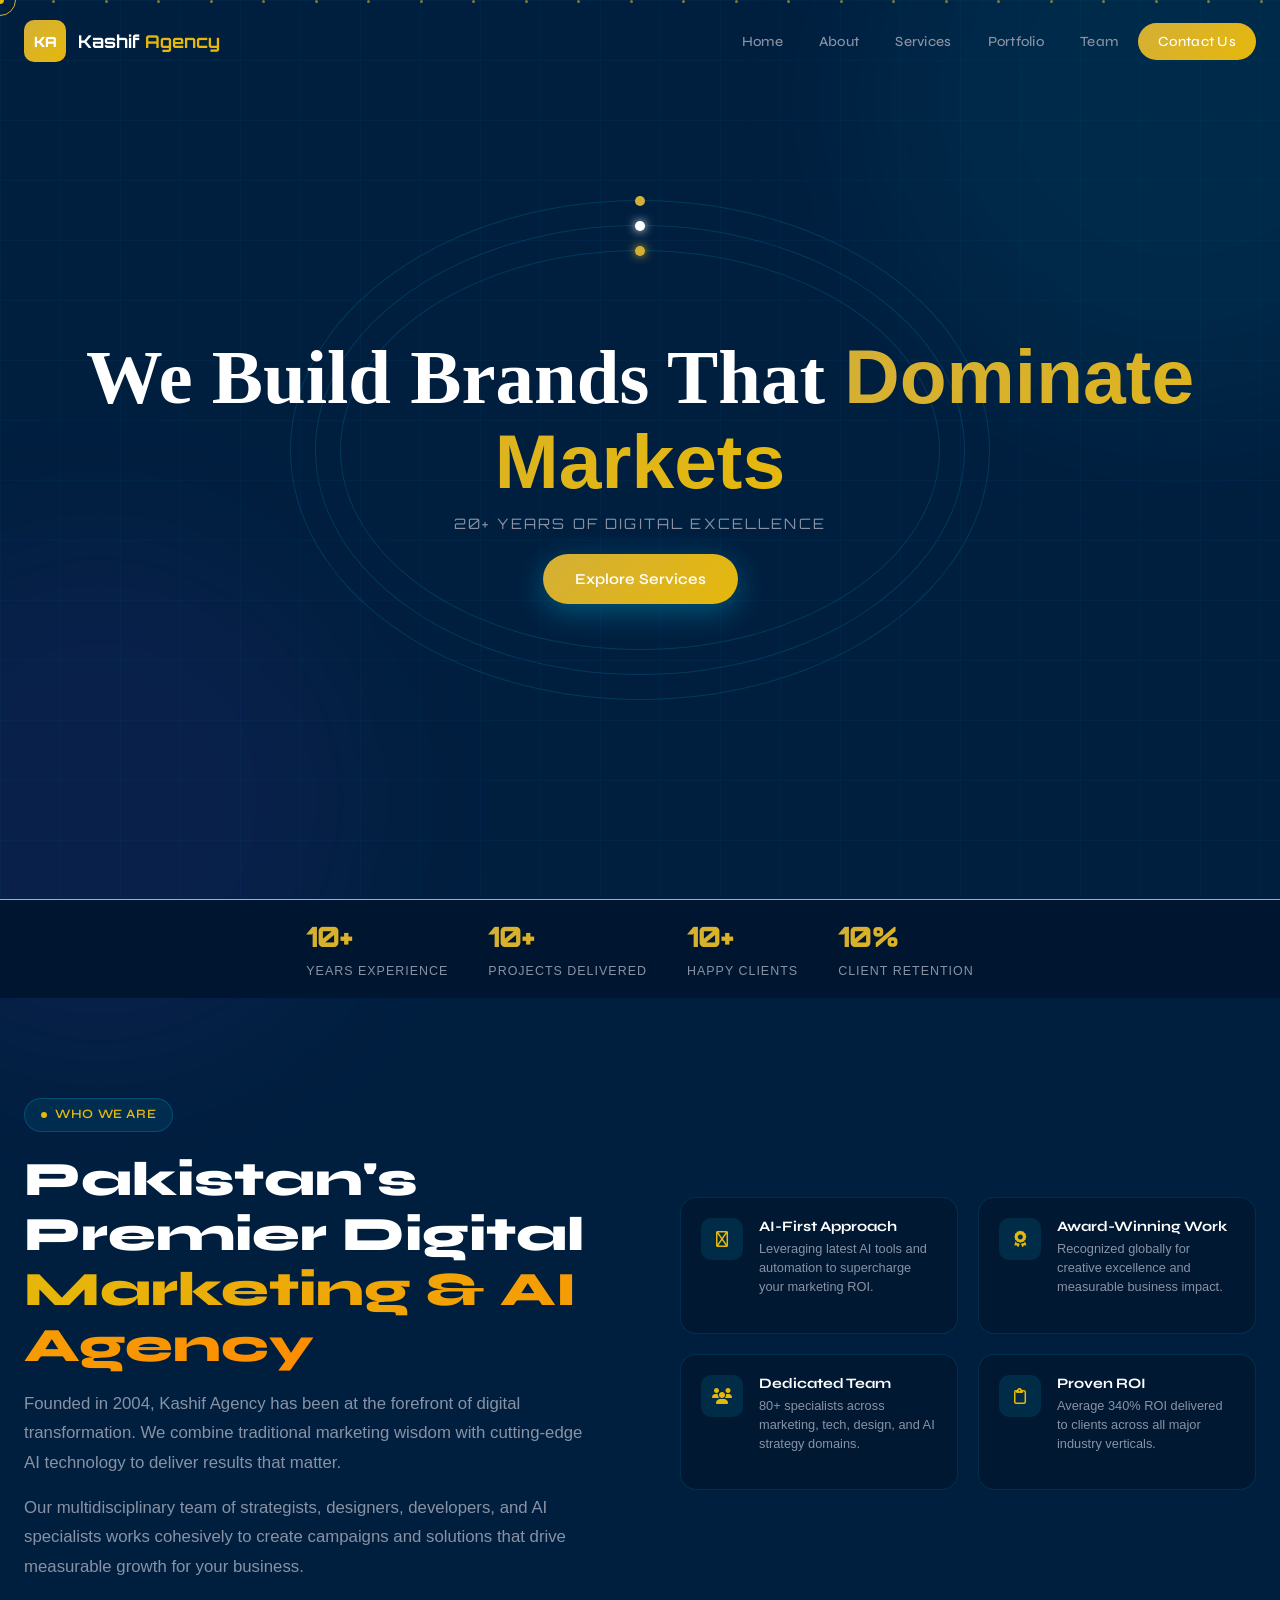
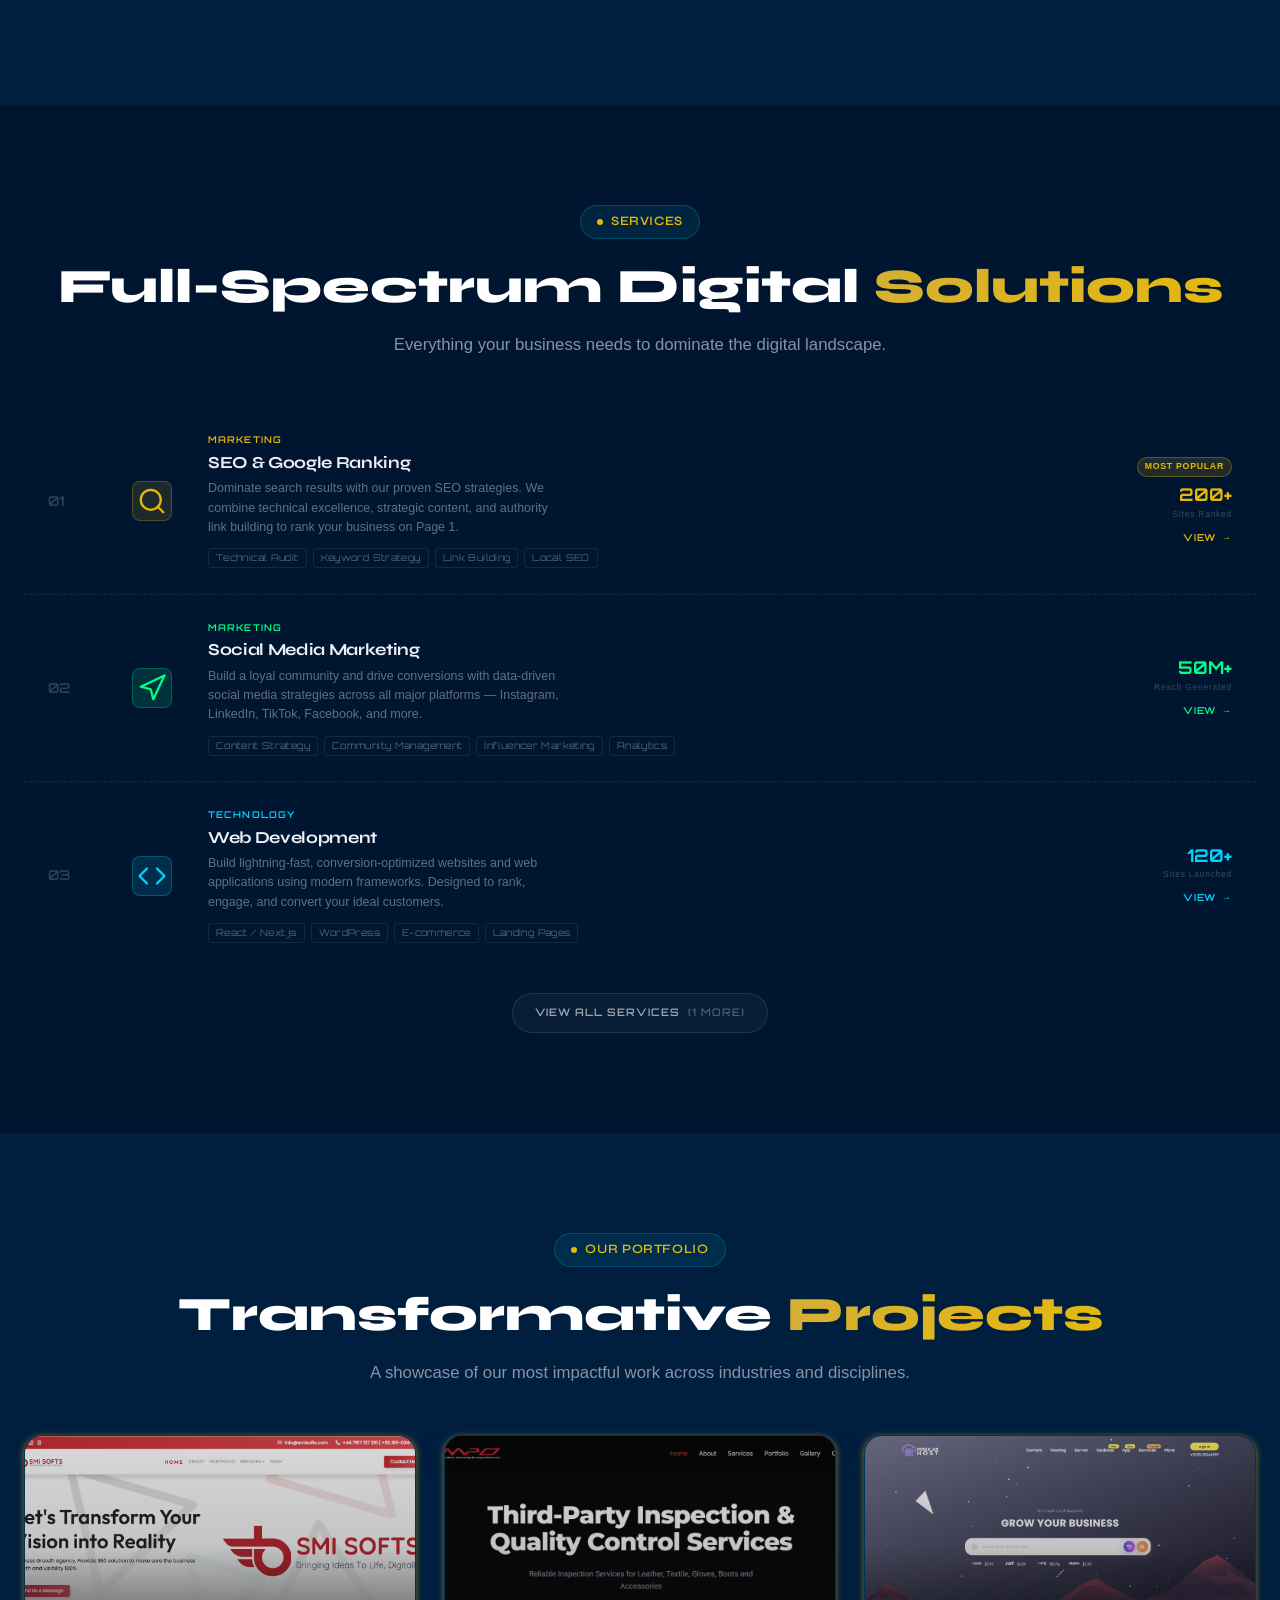
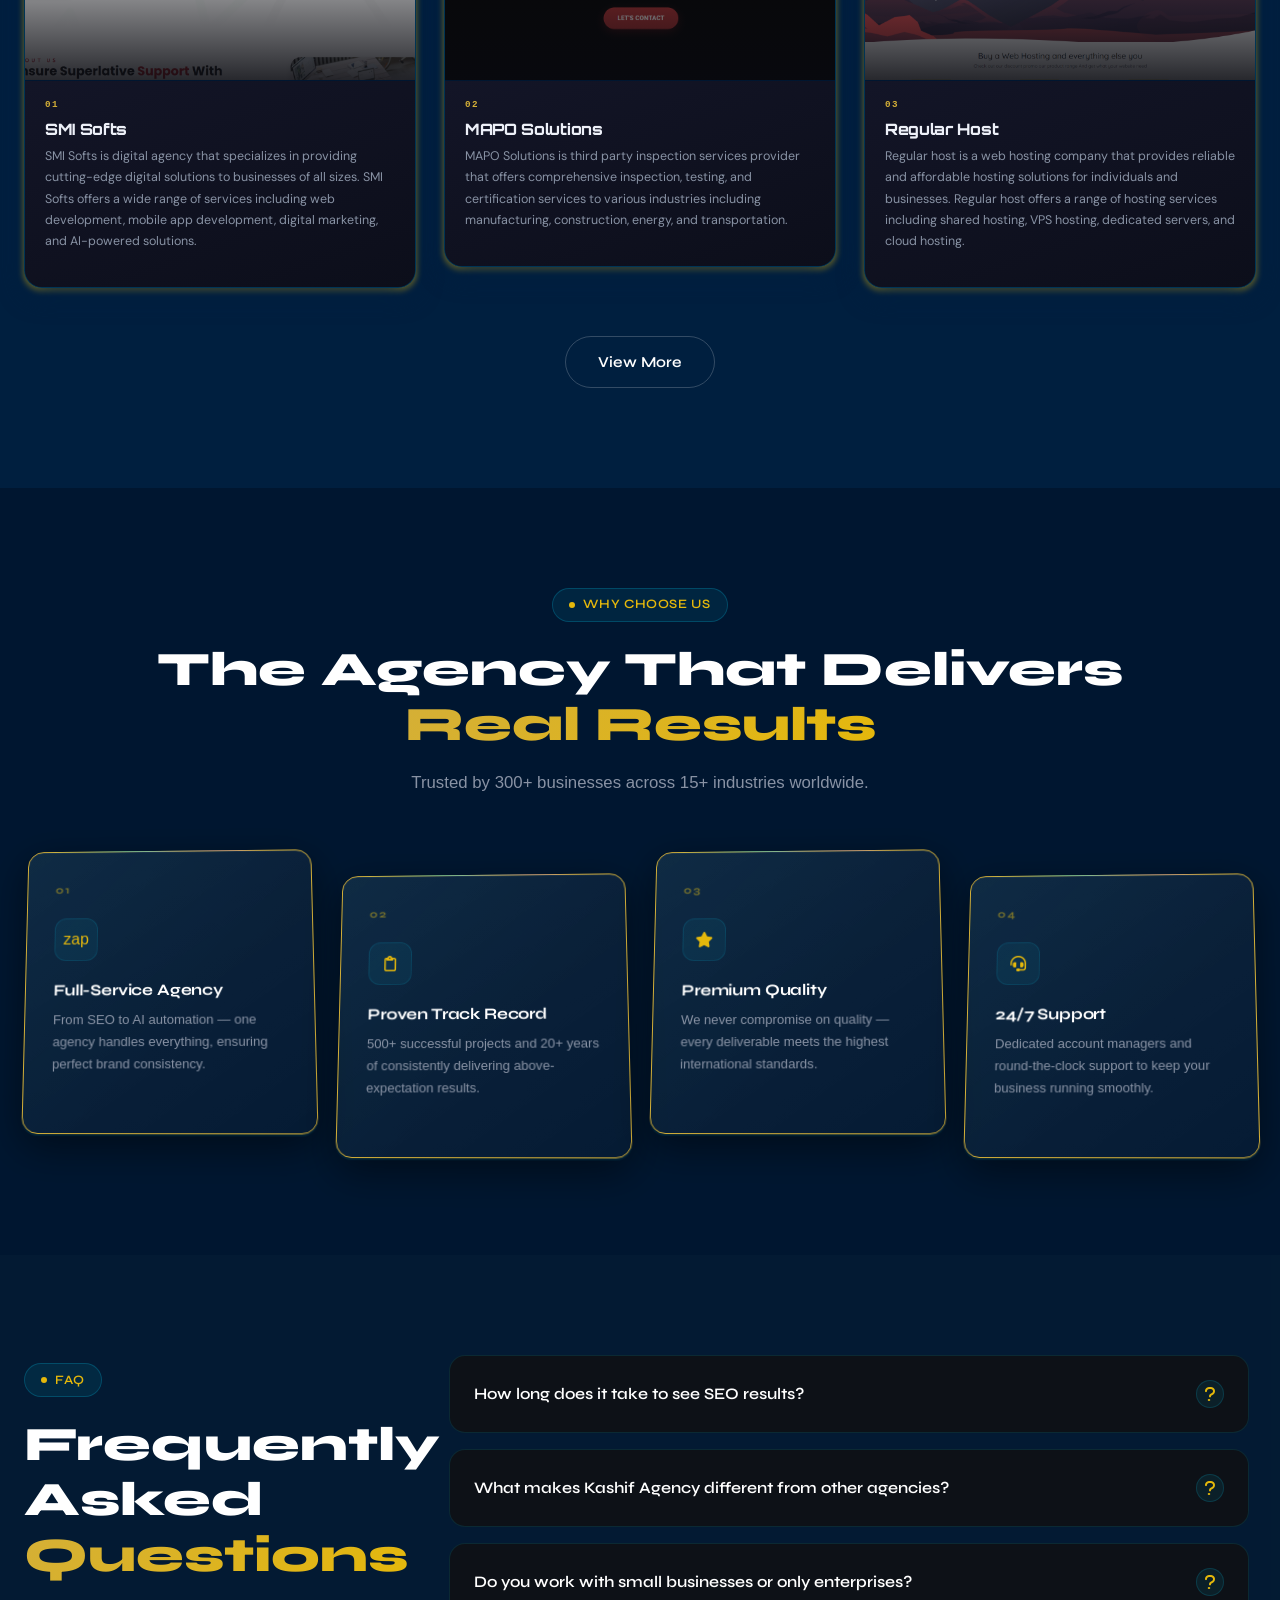
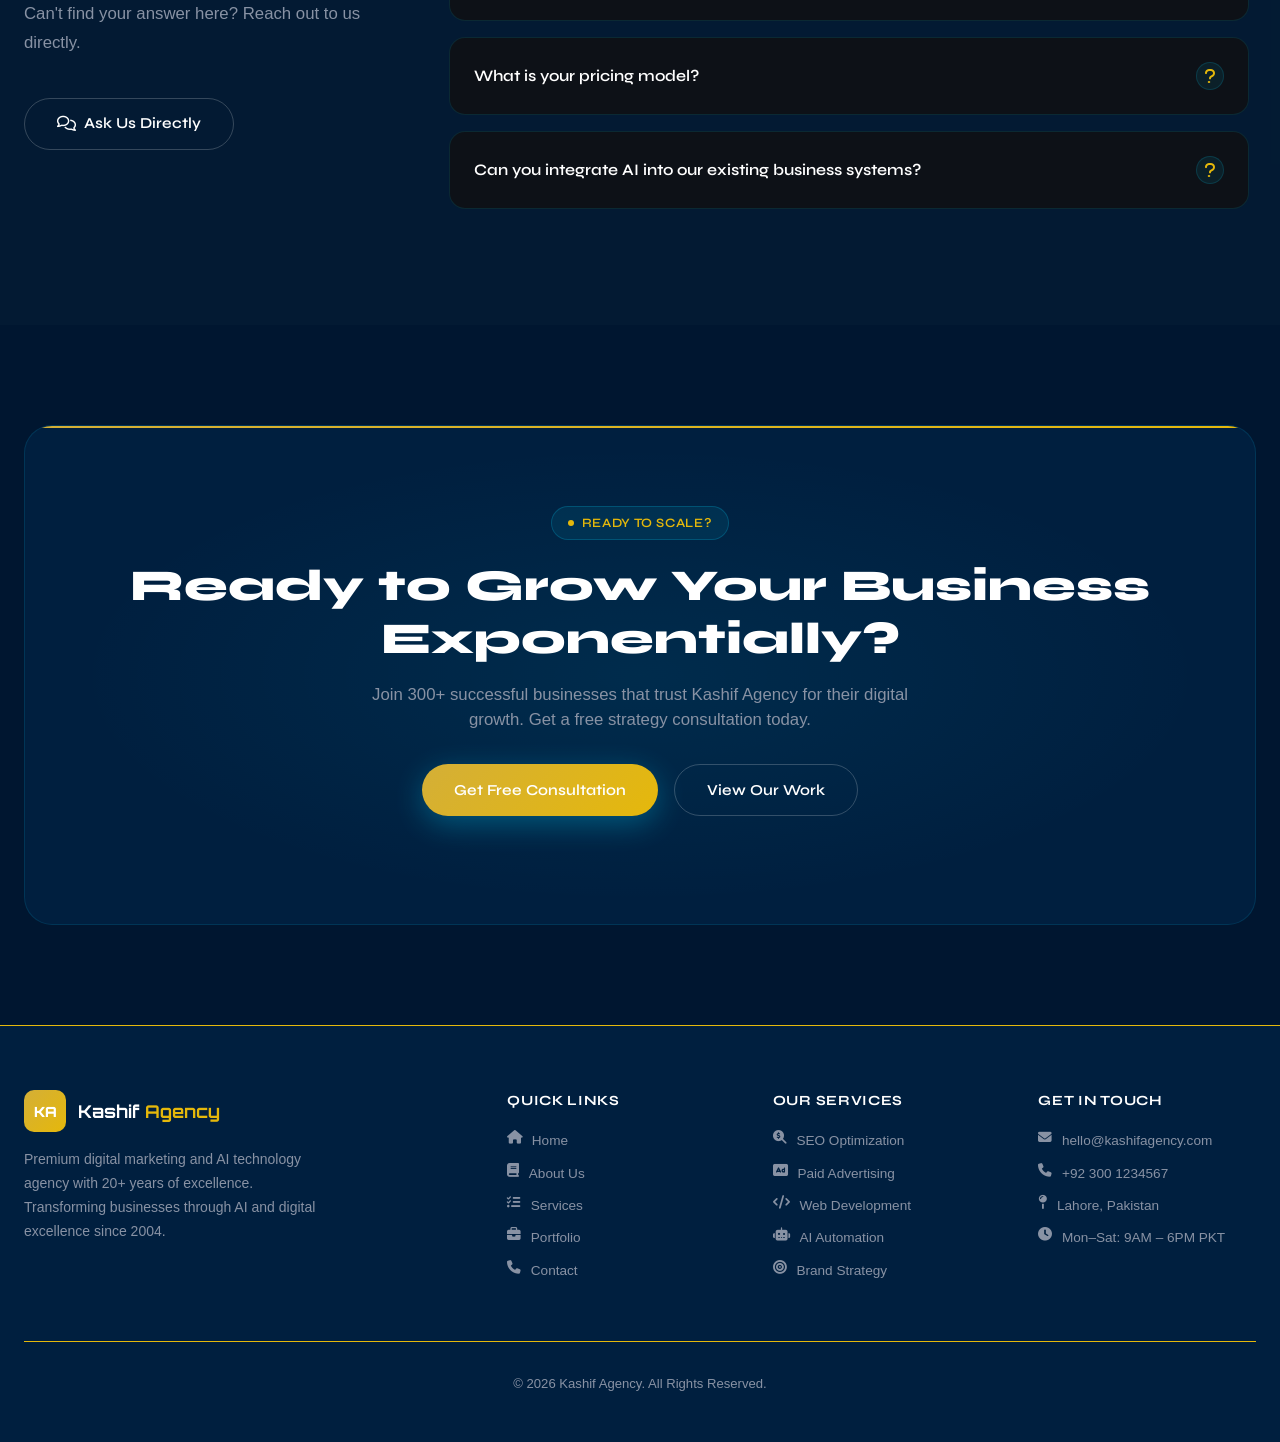
==== commit 389c2849: "Updated 22-July-2026" ====
--- a/index.html
+++ b/index.html
@@ -29,16 +29,16 @@
     <section id="home" aria-label="Hero"><div id="hero-inner"></div></section>
     <section id="stats" aria-label="Stats"><div id="stat-inner"></div></section>
     <section id="about" class="section-pad" aria-label="About"><div id="about-inner"></div></section>
+    <section id="services" class="section-pad" aria-label="Services"><div id="services-inner"></div></section>
     <section id="portfolio" class="section-pad" aria-label="Portfolio"><div id="portfolio-inner"></div></section>
     <!-- <section id="clients-logo" aria-label="Clients"><div id="clients-logo-inner"></div></section> -->
-    <section id="services" class="section-pad" aria-label="Services"><div id="services-inner"></div></section>
     <section id="why-us" class="section-pad" aria-label="Why Us"><div id="why-us-inner"></div></section>
     <!-- <section id="ai-solutions" class="section-pad" aria-label="AI Solutions"><div id="ai-inner"></div></section> -->
     <!-- <section id="seo" class="section-pad" aria-label="SEO"><div id="seo-inner"></div></section> -->
     <!-- <section id="testimonials" class="section-pad" aria-label="Testimonials"><div id="testimonials-inner"></div></section> -->
     <!-- <section id="team" class="section-pad" aria-label="Team"><div id="team-inner"></div></section> -->
-    <!-- <section id="cta" class="section-pad" aria-label="CTA"><div id="cta-inner"></div></section> -->
     <section id="faq" class="section-pad" aria-label="FAQ"><div id="faq-inner"></div></section>
+    <section id="cta" class="section-pad" aria-label="CTA"><div id="cta-inner"></div></section>
     <!-- <section id="contact" class="section-pad" aria-label="Contact"><div id="contact-inner"></div></section> -->
   </main>
   <footer id="footer" role="contentinfo"></footer>
--- a/assets/css/style.css
+++ b/assets/css/style.css
@@ -1,8 +1,3 @@
-/* ============================================================
-   KASHIF AGENCY — Premium CSS
-   Theme: Futuristic Dark / AI-Inspired
-   ============================================================ */
-
 /* ── Google Fonts ─────────────────────────────────────────── */
 @import url('https://api.fontshare.com/v2/css?f[]=general-sans@300,400,500,600,700&f[]=satoshi@300,400,500,700,900&display=swap');
 
@@ -314,16 +309,18 @@
   display: none;
   flex-direction: column;
   gap: 5px;
+  background: transparent;
   cursor: pointer;
   padding: 4px;
-}
-
-.nav-toggle span {
+  /* border: solid 1px white; */
+  /* border-radius: 10px; */
+}
+
+.nav-toggle .nav-toggle-icon {
   display: block;
   width: 24px;
   height: 2px;
-  background: var(--primary);
-  border-radius: 2px;
+  /* border-radius: 10px; */
   transition: var(--transition);
 }
 
@@ -839,6 +836,11 @@
 /* ── About Section ────────────────────────────────────────── */
 #about {
   background: transparent;
+}
+
+#aboutcta{
+  /* margin: 0 0 0 0; */
+  background: #00ff88;
 }
 
 .about-grid {
@@ -1246,281 +1248,238 @@
 
 /* ── Services Section (homepage accordion) ────────────────── */
 #services {
-  background: rgba(13, 17, 23, 0.3);
-}
-
-.sh-panels {
-  display: flex;
-  gap: 10px;
-  height: 360px;
-  align-items: stretch;
-}
-
-.sh-panel {
-  flex: 0 0 64px;
-  border-radius: 16px;
-  border: 1px solid rgba(255, 255, 255, 0.07);
-  background: var(--bg-card);
+  background: var(--bg-darkNavy);
+}
+
+.sh-row {
   position: relative;
-  overflow: hidden;
-  transition: flex 0.55s cubic-bezier(.4, 0, .2, 1), border-color 0.3s;
-  cursor: pointer;
-}
-
-.sh-panel.active {
-  flex: 1 1 0;
-  cursor: default;
-}
-
-.sh-panel:not(.active):hover {
-  border-color: rgba(255, 255, 255, 0.13);
-  flex: 0 0 80px;
-}
-
-.sh-glow {
+  display: grid;
+  grid-template-columns: 60px 52px 1fr 160px;
+  align-items: center;
+  gap: 1.5rem;
+  padding: 1.6rem 1.5rem;
+  border-bottom: 1px dashed rgba(255, 255, 255, 0.09);
+  transition: background 0.3s;
+}
+
+.sh-row:last-child {
+  border-bottom: none;
+}
+
+.sh-row:hover {
+  background: color-mix(in srgb, var(--ac) 4%, transparent);
+}
+
+.sh-corner {
   position: absolute;
-  top: -60px;
-  right: -60px;
-  width: 200px;
-  height: 200px;
-  border-radius: 50%;
-  filter: blur(70px);
+  width: 10px;
+  height: 10px;
   opacity: 0;
-  transition: opacity 0.4s;
+  transition: opacity 0.3s;
   pointer-events: none;
 }
 
-.sh-panel.active .sh-glow {
-  opacity: 0.12;
-}
-
-.sh-accent-bar {
-  position: absolute;
-  top: 16px;
-  bottom: 16px;
-  left: 0;
-  width: 2px;
-  border-radius: 2px;
-  opacity: 0;
-  transition: opacity 0.4s 0.2s;
-}
-
-.sh-panel.active .sh-accent-bar {
-  opacity: 1;
-}
-
-.sh-collapsed-num {
-  position: absolute;
-  top: 1.25rem;
-  left: 50%;
-  transform: translateX(-50%);
-  font-size: 0.6rem;
+.sh-corner-tl {
+  top: 8px;
+  left: 8px;
+  border-top: 1.5px solid var(--ac);
+  border-left: 1.5px solid var(--ac);
+}
+
+.sh-corner-br {
+  bottom: 8px;
+  right: 8px;
+  border-bottom: 1.5px solid var(--ac);
+  border-right: 1.5px solid var(--ac);
+}
+
+.sh-row:hover .sh-corner {
+  opacity: 0.8;
+}
+
+.sh-num {
+  font-family: 'Orbitron', sans-serif;
+  font-size: 0.85rem;
+  font-weight: 600;
+  color: rgba(255, 255, 255, 0.18);
+  transition: color 0.3s;
+}
+
+.sh-row:hover .sh-num {
+  color: var(--ac);
+}
+
+.sh-icon {
+  width: 40px;
+  height: 40px;
+  padding: 4px;
+  border-radius: 8px;
+  display: flex;
+  align-items: center;
+  justify-content: center;
+  background: color-mix(in srgb, var(--ac) 12%, transparent);
+  border: 1px solid color-mix(in srgb, var(--ac) 26%, transparent);
+  color: var(--ac);
+  flex-shrink: 0;
+}
+
+.sh-main {
+  min-width: 0;
+}
+
+.sh-cat {
+  font-family: 'Orbitron', sans-serif;
+  font-size: 0.58rem;
+  font-weight: 600;
+  letter-spacing: 0.12em;
+  text-transform: uppercase;
+  color: var(--ac);
+  margin-bottom: 0.35rem;
+}
+
+.sh-title {
+  font-family: 'Syne', sans-serif;
+  font-size: 1.05rem;
   font-weight: 700;
-  letter-spacing: 0.1em;
-  color: rgba(255, 255, 255, 0.15);
-  transition: opacity 0.2s;
-}
-
-.sh-panel.active .sh-collapsed-num {
-  opacity: 0;
-}
-
-.sh-collapsed-label {
-  position: absolute;
-  bottom: 1.5rem;
-  left: 50%;
-  transform: translateX(-50%) rotate(-90deg);
-  white-space: nowrap;
-  font-size: 0.7rem;
-  font-weight: 700;
-  letter-spacing: 0.14em;
-  text-transform: uppercase;
-  color: rgba(255, 255, 255, 0.22);
-  transition: opacity 0.2s, color 0.2s;
-  pointer-events: none;
-}
-
-.sh-panel.active .sh-collapsed-label {
-  opacity: 0;
-}
-
-.sh-panel:not(.active):hover .sh-collapsed-label {
-  color: rgba(255, 255, 255, 0.5);
+  color: #eef0f8;
+  letter-spacing: -0.02em;
+  margin-bottom: 0.4rem;
+}
+
+.sh-desc {
+  font-size: 0.78rem;
+  color: rgba(255, 255, 255, 0.38);
+  line-height: 1.55;
+  max-width: 52ch;
+  margin-bottom: 0.7rem;
+}
+
+.sh-tags {
+  display: flex;
+  flex-wrap: wrap;
+  gap: 6px;
+}
+
+.sh-tags span {
+  font-family: 'Orbitron', sans-serif;
+  font-size: 0.58rem;
+  letter-spacing: 0.04em;
+  padding: 2px 7px;
+  border-radius: 3px;
+  border: 1px solid rgba(255, 255, 255, 0.08);
+  color: rgba(255, 255, 255, 0.32);
+}
+
+.sh-side {
+  display: flex;
+  flex-direction: column;
+  align-items: flex-end;
+  gap: 0.6rem;
+  text-align: right;
 }
 
 .sh-badge {
-  position: absolute;
-  top: 1.25rem;
-  right: 1.25rem;
-  font-size: 0.58rem;
+  font-size: 0.55rem;
   font-weight: 700;
   padding: 2px 7px;
   border-radius: 20px;
   letter-spacing: 0.08em;
   text-transform: uppercase;
-  opacity: 0;
-  transition: opacity 0.3s 0.3s;
-}
-
-.sh-panel.active .sh-badge {
-  opacity: 1;
-}
-
-.sh-content {
-  position: absolute;
-  inset: 0;
-  padding: 1.75rem 1.75rem 1.75rem 1.9rem;
-  opacity: 0;
-  transform: translateX(12px);
-  transition: opacity 0.3s, transform 0.3s;
-  pointer-events: none;
-  display: flex;
-  flex-direction: column;
-  justify-content: space-between;
-}
-
-.sh-panel.active .sh-content {
-  opacity: 1;
-  transform: translateX(0);
-  transition: opacity 0.3s 0.25s, transform 0.3s 0.25s;
-  pointer-events: auto;
-}
-
-.sh-num {
-  font-size: 0.62rem;
+  background: color-mix(in srgb, var(--ac) 14%, transparent);
+  color: var(--ac);
+  border: 1px solid color-mix(in srgb, var(--ac) 30%, transparent);
+}
+
+.sh-stat-val {
+  display: block;
+  font-family: 'Orbitron', sans-serif;
+  font-size: 1.1rem;
   font-weight: 700;
-  letter-spacing: 0.12em;
-  color: rgba(255, 255, 255, 0.2);
-  margin-bottom: 0.9rem;
-}
-
-.sh-icon {
-  width: 42px;
-  height: 42px;
-  border-radius: 10px;
-  display: flex;
-  align-items: center;
-  justify-content: center;
-  margin-bottom: 1rem;
-}
-
-.sh-cat {
-  font-size: 0.62rem;
-  font-weight: 700;
-  letter-spacing: 0.12em;
-  text-transform: uppercase;
-  margin-bottom: 0.4rem;
-}
-
-.sh-title {
-  font-family: 'Syne', sans-serif;
-  font-size: 1.15rem;
-  font-weight: 700;
-  color: #eef0f8;
-  letter-spacing: -0.025em;
-  line-height: 1.25;
-  margin-bottom: 0.75rem;
-}
-
-.sh-desc {
-  font-size: 0.78rem;
-  color: rgba(255, 255, 255, 0.35);
-  line-height: 1.65;
-}
-
-.sh-tags {
-  display: flex;
-  flex-wrap: wrap;
+  color: var(--ac);
+  line-height: 1;
+}
+
+.sh-stat-label {
+  display: block;
+  font-size: 0.52rem;
+  color: rgba(255, 255, 255, 0.22);
+  letter-spacing: 0.1em;
+  margin-top: 4px;
+}
+
+.sh-cta {
+  font-family: 'Orbitron', sans-serif;
+  font-size: 0.6rem;
+  font-weight: 600;
+  letter-spacing: 0.1em;
+  display: inline-flex;
+  align-items: center;
   gap: 5px;
-  margin-bottom: 1rem;
-}
-
-.sh-tag {
-  font-size: 0.63rem;
-  padding: 3px 8px;
-  border-radius: 4px;
-  background: rgba(255, 255, 255, 0.04);
-  border: 1px solid rgba(255, 255, 255, 0.07);
-  color: rgba(255, 255, 255, 0.28);
-}
-
-.sh-footer {
-  display: flex;
-  align-items: center;
-  justify-content: space-between;
-}
-
-.sh-stat-val {
-  font-size: 1.5rem;
-  font-weight: 700;
-  letter-spacing: -0.04em;
-  line-height: 1;
-}
-
-.sh-stat-label {
-  font-size: 0.58rem;
-  color: rgba(255, 255, 255, 0.22);
-  letter-spacing: 0.08em;
-  text-transform: uppercase;
-}
-
-.sh-cta {
-  font-size: 0.65rem;
-  font-weight: 700;
-  letter-spacing: 0.08em;
-  text-transform: uppercase;
-  display: flex;
-  align-items: center;
-  gap: 5px;
-  opacity: 0.55;
-  transition: opacity 0.2s;
-  cursor: pointer;
+  color: var(--ac);
   border: none;
   background: none;
   padding: 0;
-}
-
-.sh-cta:hover {
-  opacity: 1;
-}
-
-.sh-dots {
+  cursor: pointer;
+}
+
+.sh-arrow {
+  transition: transform 0.25s;
+}
+
+.sh-cta:hover .sh-arrow {
+  transform: translateX(3px);
+}
+
+@media (max-width: 720px) {
+  .sh-row {
+    grid-template-columns: 1fr;
+    gap: 0.9rem;
+  }
+
+  .sh-side {
+    align-items: flex-start;
+    text-align: left;
+    flex-direction: row;
+    justify-content: space-between;
+    width: 100%;
+  }
+}
+
+/* View More Services */
+
+.sh-more-wrap {
   display: flex;
   justify-content: center;
-  gap: 6px;
-  margin-top: 1.25rem;
-}
-
-.sh-dot {
-  width: 5px;
-  height: 5px;
-  border-radius: 50%;
-  background: rgba(255, 255, 255, 0.15);
-  transition: background 0.25s, transform 0.25s;
+  margin-top: 1.5rem;
+}
+
+.sh-more-btn {
+  display: inline-flex;
+  align-items: center;
+  gap: 8px;
+  font-family: 'Orbitron', sans-serif;
+  font-size: 0.65rem;
+  font-weight: 600;
+  letter-spacing: 0.1em;
+  text-transform: uppercase;
+  color: rgba(255, 255, 255, 0.6);
+  background: rgba(255, 255, 255, 0.03);
+  border: 1px solid rgba(255, 255, 255, 0.1);
+  border-radius: 30px;
+  padding: 0.7rem 1.4rem;
   cursor: pointer;
-}
-
-.sh-dot.active {
-  transform: scale(1.4);
-}
-
-@media (max-width: 640px) {
-  .sh-panels {
-    height: auto;
-    flex-direction: column;
-  }
-
-  .sh-panel {
-    flex: 0 0 52px !important;
-  }
-
-  .sh-panel.active {
-    flex: 0 0 320px !important;
-  }
-
-  .sh-collapsed-label {
-    transform: translateX(-50%);
-  }
+  transition: border-color 0.25s, color 0.25s, background 0.25s;
+}
+
+.sh-more-btn:hover {
+  color: #fff;
+  border-color: rgba(255, 255, 255, 0.25);
+  background: rgba(255, 255, 255, 0.06);
+}
+
+.sh-more-count {
+  color: rgba(255, 255, 255, 0.3);
+  font-weight: 500;
 }
 
 /* ── Why Choose Us ────────────────────────────────────────── */
@@ -2075,170 +2034,183 @@
 }
 
 /* ── Team Section ─────────────────────────────────────────── */
-#team {
-  background: rgba(13, 17, 23, 0.3);
-}
-
+
+
+/* ===== TEAM — ID Badge Style ===== */
 .team-grid {
   display: grid;
-  grid-template-columns: repeat(auto-fit, minmax(240px, 1fr));
-  gap: 1.5rem;
+  grid-template-columns: repeat(2, 1fr);
+  gap: 1.75rem;
+  margin-top: 1rem;
 }
 
 .team-card {
-  background: var(--bg-card);
+  position: relative;
+  display: flex;
+  background: var(--bg-glass);
   border: 1px solid var(--border);
-  border-radius: 20px;
-  padding: 2rem;
-  text-align: center;
+  border-radius: 18px;
+  overflow: hidden;
   transition: var(--transition);
+}
+
+.team-card:hover {
+  border-color: color-mix(in srgb, var(--darkGold) 50%, var(--gold));
+  transform: translateY(-10px);
+  box-shadow: 0 20px 45px rgba(0, 0, 0, .35);
+}
+
+/* left photo panel */
+
+.team-photo-panel {
   position: relative;
+  width: 130px;
+  min-width: 130px;
   overflow: hidden;
 }
 
-.team-card:hover {
-  transform: translateY(-8px);
-  border-color: rgba(0, 212, 255, 0.25);
-  box-shadow: var(--shadow-card);
-}
-
-.team-avatar-wrap {
-  position: relative;
-  display: inline-block;
-  margin-bottom: 1.25rem;
-}
-
-.team-avatar {
-  width: 88px;
-  height: 88px;
-  border-radius: 50%;
-  display: flex;
-  align-items: center;
-  justify-content: center;
-  font-family: 'Syne', sans-serif;
-  font-weight: 800;
-  font-size: 1.5rem;
-  color: #fff;
-  margin: 0 auto;
-  position: relative;
+.team-photo-panel img {
+  position: absolute;
+  inset: 0;
+  width: 100%;
+  height: 100%;
+  object-fit: cover;
+  object-position: center top;
   z-index: 1;
 }
 
-.team-avatar-ring {
-  position: absolute;
-  inset: -3px;
-  border-radius: 50%;
-  border: 2px solid transparent;
-  background: var(--grad-main) border-box;
-  -webkit-mask: linear-gradient(#fff 0 0) padding-box, linear-gradient(#fff 0 0);
-  -webkit-mask-composite: destination-out;
-  mask-composite: exclude;
-}
-
-.team-name {
-  font-family: 'Syne', sans-serif;
-  font-size: 1.05rem;
-  font-weight: 700;
-  margin-bottom: 0.25rem;
-}
-
-.team-role {
-  font-size: 0.82rem;
-  color: var(--primary);
-  font-weight: 600;
-  margin-bottom: 0.75rem;
-  font-family: 'Syne', sans-serif;
-}
-
-.team-bio {
-  font-size: 0.8rem;
-  color: var(--muted);
-  line-height: 1.6;
-  margin-bottom: 1.25rem;
-}
-
-.team-social {
-  display: flex;
-  justify-content: center;
-  gap: 0.5rem;
-}
-
-.team-social-link {
-  width: 34px;
-  height: 34px;
-  background: rgba(255, 255, 255, 0.04);
-  border: 1px solid rgba(255, 255, 255, 0.08);
-  border-radius: 8px;
-  display: flex;
-  align-items: center;
-  justify-content: center;
-  color: var(--muted);
-  font-size: 0.85rem;
-  transition: var(--transition);
-}
-
-.team-social-link:hover {
-  background: rgba(0, 212, 255, 0.1);
-  border-color: var(--primary);
-  color: var(--primary);
-}
-
-/* ── CTA Banner (#cta-section — legacy variant) ───────────── */
-#cta-section {
-  background: transparent;
-}
-
-.cta-inner {
-  background: var(--bg-card);
-  border: 1px solid var(--border);
-  border-radius: 28px;
-  padding: 5rem 3rem;
-  text-align: center;
-  position: relative;
-  overflow: hidden;
-}
-
-.cta-inner::before {
+/* dark gradient overlay on top of image, for legibility + brand tint */
+.team-photo-panel::before {
   content: '';
   position: absolute;
   inset: 0;
-  background: radial-gradient(ellipse at center, rgba(0, 212, 255, 0.06) 0%, transparent 70%);
-}
-
-.cta-inner::after {
+  background: linear-gradient(180deg, transparent 40%, var(--bg-darkNavy) 100%),
+    linear-gradient(160deg, color-mix(in srgb, var(--tm-glow, var(--primary)) 35%, transparent), transparent 60%);
+  z-index: 2;
+}
+
+/* diagonal cut edge stays on top of everything */
+.team-photo-panel::after {
   content: '';
   position: absolute;
   top: 0;
-  left: 0;
+  right: -1px;
+  bottom: 0;
+  width: 24px;
+  background: var(--bg-card);
+  clip-path: polygon(100% 0, 100% 100%, 0 100%);
+  z-index: 3;
+}
+
+@media (max-width:480px) {
+  .team-photo-panel {
+    height: 220px;
+  }
+}
+
+/* right details panel */
+.team-details {
+  flex: 1;
+  padding: 1.5rem 1.75rem 1.35rem 2.25rem;
+  display: flex;
+  flex-direction: column;
+  justify-content: center;
+  position: relative;
+}
+
+.team-name {
+  font-family: 'Syne', sans-serif;
+  font-weight: 800;
+  font-size: 1.05rem;
+  color: var(--gold);
+  margin-bottom: .2rem;
+}
+
+.team-role {
+  font-family: 'Orbitron', sans-serif;
+  font-size: .68rem;
+  font-weight: 600;
+  letter-spacing: .06em;
+  text-transform: uppercase;
+  color: var(--sc);
+  margin-bottom: .7rem;
+}
+
+.team-bio {
+  font-size: .78rem;
+  line-height: 1.55;
+  color: var(--muted);
+  margin-bottom: .9rem;
+  display: -webkit-box;
+  -webkit-line-clamp: 2;
+  -webkit-box-orient: vertical;
+  overflow: hidden;
+}
+
+.team-social {
+  display: flex;
+  gap: .5rem;
+}
+
+.team-social-link {
+  width: 28px;
+  height: 28px;
+  border-radius: 7px;
+  display: flex;
+  align-items: center;
+  justify-content: center;
+  background: var(--bg-darkNavy);
+  border: 1px solid var(--border);
+  color: var(--muted);
+  transition: var(--transition);
+}
+
+.team-social-link:hover {
+  background: var(--gold);
+  color: var(--bg-darkNavy);
+}
+
+/* barcode strip bottom of card, full width */
+.team-barcode {
+  position: absolute;
+  bottom: 0;
+  left: 130px;
   right: 0;
-  height: 2px;
-  background: var(--grad-main);
-}
-
-.cta-inner>* {
-  position: relative;
-  z-index: 1;
-}
-
-/* FIX: scoped so this no longer collides with the .cta-box variant below */
-.cta-inner .cta-title {
-  font-family: 'Syne', sans-serif;
-  font-size: clamp(2rem, 4vw, 3rem);
-  font-weight: 900;
-  margin-bottom: 1rem;
-}
-
-.cta-inner .cta-desc {
-  font-size: 1.05rem;
-  color: var(--muted);
-  margin-bottom: 2.5rem;
-}
-
-.cta-inner .cta-btns {
-  display: flex;
-  gap: 1rem;
-  justify-content: center;
-  flex-wrap: wrap;
+  height: 5px;
+  background-image: repeating-linear-gradient(90deg,
+      var(--border) 0 2px,
+      transparent 2px 5px);
+  opacity: .6;
+}
+
+@media (max-width:900px) {
+  .team-grid {
+    grid-template-columns: 1fr;
+  }
+}
+
+@media (max-width:480px) {
+  .team-card {
+    flex-direction: column;
+  }
+
+  .team-photo-panel {
+    width: 100%;
+    min-width: auto;
+    padding: 1.5rem 0;
+  }
+
+  .team-photo-panel::after {
+    display: none;
+  }
+
+  .team-details {
+    padding: 1.5rem;
+  }
+
+  .team-barcode {
+    left: 0;
+  }
 }
 
 /* ── FAQ Section ──────────────────────────────────────────── */
@@ -2339,7 +2311,7 @@
 }
 
 .contact-info-card {
-  background: var(--bg-card);
+  background: var(--bg-darkNavy);
   border: 1px solid var(--border);
   border-radius: 24px;
   padding: 2.5rem;
@@ -2349,6 +2321,7 @@
   display: flex;
   align-items: flex-start;
   gap: 1rem;
+  color: var(--muted);
   margin-bottom: 1.75rem;
 }
 
@@ -2360,8 +2333,8 @@
   width: 44px;
   height: 44px;
   min-width: 44px;
-  background: rgba(0, 212, 255, 0.08);
-  border: 1px solid rgba(0, 212, 255, 0.15);
+  background: var(--lightNavy);
+  border: 1px solid var(--border);
   border-radius: 10px;
   display: flex;
   align-items: center;
@@ -2402,26 +2375,26 @@
 .social-icon-link {
   width: 50px;
   height: 50px;
-  background: rgba(255, 255, 255, 0.04);
+  background: var(--lightNavy);
   border: 1px solid rgba(255, 255, 255, 0.08);
   border-radius: 10px;
   display: flex;
   align-items: center;
   justify-content: center;
-  color: var(--muted);
-  font-size: 0.9rem;
+  color: var(--gold);
+  font-size: 1.05rem;
   transition: var(--transition);
 }
 
 .social-icon-link:hover {
   background: var(--gold);
   border-color: var(--darkGold);
-  color: #001f3f;
+  color: var(--bg-darkNavy);
   transform: translateY(-2px);
 }
 
 .contact-form-card {
-  background: var(--bg-card);
+  background: var(--bg-darkNavy);
   border: 1px solid var(--border);
   border-radius: 24px;
   padding: 2.5rem;
@@ -2469,12 +2442,12 @@
 
 .form-control:focus {
   border-color: var(--primary);
-  background: rgba(0, 212, 255, 0.04);
-  box-shadow: 0 0 0 3px rgba(0, 212, 255, 0.08);
+  background: var(--bg-card);
+  box-shadow: 0 0 0 3px var(--bg-darkNavy) inset;
 }
 
 .form-control::placeholder {
-  color: rgba(136, 146, 164, 0.5);
+  color: var(--muted);
 }
 
 select.form-control option {
@@ -2542,9 +2515,25 @@
   display: none;
 }
 
+.map {
+  background: var(--bg-darkNavy);
+  border: 1px solid var(--gold);
+  border-radius: 24px;
+  padding: 2.5rem;
+}
+
+.map-container {
+  width: 100%;
+  height: 300px;
+  /* border: 1px solid var(--gold); */
+  border-radius: var(--radius);
+  overflow: hidden;
+  margin-top: 1.5rem;
+}
+
 /* ── Footer ───────────────────────────────────────────────── */
 #footer {
-  background: var(--bg-darkNavy);
+  background: var(--lightNavy);
   border-top: 1px solid var(--gold);
   padding: 4rem 0 2rem;
 }
@@ -2630,7 +2619,7 @@
 /* ── Admin Page ───────────────────────────────────────────── */
 .admin-wrapper {
   min-height: 100vh;
-  background: var(--bg);
+  background: var(--lightNavy);
   padding: 2rem;
 }
 
@@ -2667,6 +2656,7 @@
 .admin-table {
   width: 100%;
   border-collapse: collapse;
+  color: var(--muted);
 }
 
 .admin-table th,
@@ -2681,7 +2671,7 @@
   background: rgba(0, 212, 255, 0.04);
   font-family: 'Syne', sans-serif;
   font-weight: 700;
-  color: var(--primary);
+  color: var(--muted);
   font-size: 0.78rem;
   text-transform: uppercase;
   letter-spacing: 0.05em;
@@ -2697,13 +2687,13 @@
 
 .admin-table tr:hover td {
   background: rgba(0, 212, 255, 0.02);
-  color: var(--text);
+  color: var(--muted);
 }
 
 .badge-service {
-  background: rgba(124, 58, 237, 0.1);
+  background: var(--bg-darkNavy);
   border: 1px solid rgba(124, 58, 237, 0.2);
-  color: #a78bfa;
+  color: var(--gold);
   padding: 0.2rem 0.6rem;
   border-radius: 4px;
   font-size: 0.75rem;
@@ -2773,9 +2763,9 @@
 }
 
 .admin-nav {
-  background: rgba(5, 5, 8, 0.95);
+  background: var(--bg-darkNavy);
   backdrop-filter: blur(20px);
-  border-bottom: 1px solid rgba(0, 212, 255, 0.12);
+  border-bottom: 1px solid var(--gold);
   padding: 1rem 2rem;
   display: flex;
   align-items: center;
@@ -2803,7 +2793,7 @@
 }
 
 .admin-nav-link {
-  color: #8892a4;
+  color: var(--secondary);
   font-size: 0.875rem;
   font-family: 'Syne', sans-serif;
   transition: color 0.2s;
@@ -3003,8 +2993,12 @@
 }
 
 /* ── CTA Box (current variant used across pages) ────────── */
+#cta{
+  background: var(--bg-darkNavy);
+}
+
 .cta-box {
-  background: var(--bg-card);
+  background: var(--bg-glass);
   border: 1px solid var(--border);
   border-radius: 28px;
   padding: 5rem 3rem;
@@ -3058,22 +3052,6 @@
   margin-bottom: 1.75rem;
 }
 
-.cta-trust {
-  display: flex;
-  gap: 1.75rem;
-  justify-content: center;
-  flex-wrap: wrap;
-  font-size: 0.82rem;
-  color: var(--muted);
-  font-family: 'Syne', sans-serif;
-}
-
-.cta-trust span {
-  display: flex;
-  align-items: center;
-  gap: 0.4rem;
-}
-
 /* ── Responsive ───────────────────────────────────────────── */
 @media (max-width: 1024px) {
   .footer-grid {
@@ -3223,100 +3201,8 @@
   }
 }
 
-
-/* ═══════════════════════════════════════════════════════════
-   SERVICES DETAIL PAGE (services.html only)
-   FIX: previously this block redeclared .container, .section-pad
-   and .reveal with different values. Because those class names
-   are also used on the homepage (index.html), the last-loaded
-   rule was silently overriding the homepage's layout everywhere.
-   Below, the conflicting rules are scoped so they only apply
-   inside the services-detail markup (#page-header /
-   #services-inner-detailed), which only exists on services.html.
-   Everything else in this block was already uniquely prefixed
-   with "sp-" and did not conflict.
-═══════════════════════════════════════════════════════════ */
-
-/* ── LAYOUT (scoped — no longer touches the homepage) ── */
-#page-header .container,
-#services-inner-detailed .container {
-  max-width: 1160px;
-  margin: 0 auto;
-  padding: 0 1.5rem;
-  color: var(--text);
-}
-
-#services:has(#services-inner-detailed) {
-  padding: 6rem 0;
-}
-
-/* ── Scroll reveal for the tab-detail content only (sp- system) ── */
-#services-inner-detailed .reveal {
-  opacity: 0;
-  transform: translateY(20px);
-  transition: opacity 0.55s ease, transform 0.55s ease;
-}
-#services-inner-detailed .reveal.in-view {
-  opacity: 1;
-  transform: translateY(0);
-}
-
-/* ── NAV ── */
-.sp-topbar {
-  position: sticky;
-  top: 0;
-  z-index: 100;
-  background: rgba(7, 10, 15, 0.85);
-  backdrop-filter: blur(16px);
-  -webkit-backdrop-filter: blur(16px);
-  border-bottom: 1px solid var(--border);
-}
-
-.sp-topbar-inner {
-  display: flex;
-  align-items: center;
-  justify-content: space-between;
-  padding: 1rem 1.5rem;
-  max-width: 1160px;
-  margin: 0 auto;
-}
-
-.sp-logo {
-  font-family: 'Syne', sans-serif;
-  font-weight: 800;
-  font-size: 1.1rem;
-  color: var(--text);
-  text-decoration: none;
-  letter-spacing: -0.02em;
-}
-
-.sp-logo span {
-  color: var(--ac, #00c6ff);
-}
-
-.sp-back {
-  font-size: 0.72rem;
-  font-weight: 600;
-  letter-spacing: 0.08em;
-  text-transform: uppercase;
-  color: var(--muted);
-  text-decoration: none;
-  display: flex;
-  align-items: center;
-  gap: 6px;
-  transition: color 0.2s;
-}
-
-.sp-back:hover {
-  color: var(--text);
-}
-
-.sp-back svg {
-  width: 14px;
-  height: 14px;
-}
-
-/* ── SERVICE TAB NAV ── */
+/* ── SERVICE PAGE CSS ── */
+
 .sp-service-nav-inner {
   display: flex;
   gap: 2px;
@@ -3649,13 +3535,12 @@
   display: grid;
   grid-template-columns: repeat(4, 1fr);
   gap: 1px;
-  background: var(--border);
   border-radius: 14px;
   overflow: hidden;
 }
 
 .sp-step {
-  background: var(--bg-card);
+  background: var(--bg-glass);
   padding: 1.75rem 1.5rem;
   position: relative;
 }
@@ -3731,7 +3616,7 @@
 }
 
 .sp-plan {
-  background: var(--bg-card);
+  background: var(--bg-glass);
   border: 1px solid var(--border);
   border-radius: 14px;
   padding: 1.75rem;
@@ -3740,7 +3625,7 @@
 }
 
 .sp-plan:hover {
-  border-color: var(--border-md);
+  border-color: var(--sc);
 }
 
 .sp-plan.featured {
@@ -3749,7 +3634,7 @@
 
 .sp-plan-badge {
   position: absolute;
-  top: -11px;
+  top: -20.5px;
   left: 50%;
   transform: translateX(-50%);
   font-size: 0.58rem;
@@ -3848,20 +3733,20 @@
   display: flex;
   flex-direction: column;
   gap: 1px;
-  background: var(--dark-Navy);
   border-radius: 12px;
   overflow: hidden;
 }
 
 .sp-faq {
-  background: var(--bg-card);
+  background: var(--bg-glass);
   padding: 1.1rem 1.4rem;
   cursor: pointer;
   transition: background 0.2s;
 }
 
 .sp-faq:hover {
-  background: var(--bg-card-2);
+  border-bottom: 1px solid var(--sc);
+  border-top: 1px solid var(--sc);
 }
 
 .sp-faq-header {
@@ -3879,7 +3764,7 @@
 }
 
 .sp-faq.open .sp-faq-q {
-  color: var(--text);
+  color: var(--muted);
 }
 
 .sp-faq-toggle {
@@ -3896,7 +3781,7 @@
 .sp-faq-toggle svg {
   width: 10px;
   height: 10px;
-  color: var(--gold);
+  color: var(--sc);
   transition: color 0.2s;
 }
 
@@ -3920,7 +3805,7 @@
 
 /* ── BOTTOM CTA BANNER ── */
 .sp-cta-banner {
-  background: var(--bg-card);
+  background: var(--bg-glass);
   border: 1px solid var(--border);
   border-radius: 18px;
   padding: 3rem;
@@ -4008,4 +3893,513 @@
   .sp-cta-banner {
     padding: 2rem 1.5rem;
   }
+}
+
+
+/* About Page CSS */
+
+/* ===== About detail body ===== */
+#about {
+  background: transparent;
+}
+
+.ap-hero {
+  max-width: 720px;
+  margin: 0 auto 3.5rem;
+  text-align: center;
+}
+
+.ap-title {
+  font-family: 'Syne', sans-serif;
+  font-size: clamp(1.8rem, 3.4vw, 2.6rem);
+  font-weight: 800;
+  margin: 1rem 0 1.25rem;
+}
+
+.ap-lead {
+  font-size: 1.02rem;
+  color: var(--muted);
+  margin-bottom: 1rem;
+}
+
+.ap-section-mv {
+  background: var(--bg-darkNavy);
+  padding: 3rem 1.5rem;
+}
+
+.ap-section-features {
+  /* margin: 0 auto 3rem; */
+  border-top: 1px solid var(--gold);
+  border-bottom: 1px solid var(--gold);
+  background: var(--bg-glass);
+  padding: 3rem 1.5rem;
+}
+
+.ap-section-intro {
+  max-width: 720px;
+  margin: 0 auto 3rem;
+  text-align: center;
+}
+
+.ap-section-intro .section-desc {
+  margin-left: 2.3rem;
+  text-align: center;
+}
+
+.ap-mv-grid {
+  display: grid;
+  grid-template-columns: 1fr 1fr;
+  gap: 2rem;
+  /* margin-bottom: 4rem; */
+}
+
+.ap-mv-card {
+  background: var(--bg-glass);
+  border: 1px solid var(--border);
+  border-radius: 20px;
+  padding: 2.25rem;
+  position: relative;
+  overflow: hidden;
+}
+
+.ap-mv-card::before {
+  content: '';
+  position: absolute;
+  top: 0;
+  left: 0;
+  right: 0;
+  height: 2px;
+  background: var(--gold);
+}
+
+.ap-mv-icon {
+  width: 48px;
+  height: 48px;
+  border-radius: 12px;
+  background: rgba(0, 212, 255, .1);
+  color: var(--primary);
+  display: flex;
+  align-items: center;
+  justify-content: center;
+  margin-bottom: 1rem;
+}
+
+.ap-mv-card h3 {
+  font-family: 'Syne', sans-serif;
+  font-size: 1.15rem;
+  margin-bottom: .6rem;
+}
+
+.ap-mv-card p {
+  color: var(--muted);
+  font-size: .9rem;
+  line-height: 1.6;
+}
+
+.ap-section-head {
+  text-align: center;
+  margin: 4rem 0 2rem;
+}
+
+.ap-timeline {
+  max-width: 780px;
+  margin: 2rem auto 2rem;
+  position: relative;
+  padding-left: 2.5rem;
+}
+
+.ap-timeline::before {
+  content: '';
+  position: absolute;
+  left: 7px;
+  top: 6px;
+  bottom: 6px;
+  width: 2px;
+  background: var(--border);
+}
+
+.ap-tl-item {
+  position: relative;
+  padding-bottom: 2.25rem;
+}
+
+.ap-tl-item:last-child {
+  padding-bottom: 0;
+}
+
+.ap-tl-dot {
+  position: absolute;
+  left: -2.5rem;
+  top: 4px;
+  width: 16px;
+  height: 16px;
+  border-radius: 50%;
+  background: var(--bg-dark);
+  border: 2px solid var(--primary);
+}
+
+.ap-tl-year {
+  font-family: 'Orbitron', sans-serif;
+  color: var(--primary);
+  font-size: .85rem;
+  font-weight: 700;
+  margin-bottom: .3rem;
+}
+
+.ap-tl-body h4 {
+  font-family: 'Syne', sans-serif;
+  font-size: 1rem;
+  margin-bottom: .25rem;
+}
+
+.ap-tl-body p {
+  color: var(--muted);
+  font-size: .85rem;
+  line-height: 1.5;
+}
+
+.ap-values-grid {
+  display: grid;
+  grid-template-columns: repeat(4, 1fr);
+  gap: 1.5rem;
+  margin-bottom: 4rem;
+}
+
+.ap-value-card {
+  background: var(--bg-glass);
+  border: 1px solid var(--border);
+  border-radius: var(--radius);
+  padding: 1.75rem 1.25rem;
+  text-align: center;
+  transition: var(--transition);
+}
+
+.ap-value-card:hover {
+  border-color: var(--gold);
+  transform: translateY(-15px);
+}
+
+.ap-value-icon {
+  width: 44px;
+  height: 44px;
+  margin: 0 auto .9rem;
+  border-radius: 10px;
+  background: rgba(255, 215, 0, .08);
+  color: var(--gold);
+  display: flex;
+  align-items: center;
+  justify-content: center;
+}
+
+.ap-value-card h4 {
+  font-family: 'Syne', sans-serif;
+  font-size: .95rem;
+  margin-bottom: .4rem;
+}
+
+.ap-value-card p {
+  font-size: .8rem;
+  color: var(--muted);
+  line-height: 1.5;
+}
+
+.about-features {
+  display: grid;
+  grid-template-columns: 1fr 1fr;
+  gap: 1.25rem;
+  margin-top: 2rem;
+  margin-bottom: 3rem;
+}
+
+.about-feature {
+  display: flex;
+  align-items: flex-start;
+  gap: 1rem;
+  background: rgba(0, 0, 0, .2);
+  border: 1px solid var(--border);
+  border-radius: var(--radius);
+  padding: 1.25rem;
+  transition: var(--transition);
+}
+
+.about-feature:hover {
+  border-color: var(--primary);
+  transform: translateY(-3px);
+}
+
+.about-feature-icon {
+  width: 42px;
+  height: 42px;
+  min-width: 42px;
+  background: rgba(0, 212, 255, .1);
+  border-radius: 10px;
+  display: flex;
+  align-items: center;
+  justify-content: center;
+  color: var(--primary);
+}
+
+.about-feature h4 {
+  font-size: .9rem;
+  font-weight: 700;
+  margin-bottom: .25rem;
+  font-family: 'Syne', sans-serif;
+}
+
+.about-feature p {
+  font-size: .8rem;
+  color: var(--muted);
+  line-height: 1.5;
+}
+
+/* About CTA */
+
+.ap-section-cta {
+  display: flex;
+  justify-content: center;
+}
+
+.cta-panel {
+  position: relative;
+  width: 100%;
+  max-width: 860px;
+  padding: 3rem 2.5rem;
+  text-align: center;
+  background: var(--bg-glass);
+  border: 1px solid rgba(255, 255, 255, 0.12);
+  overflow: hidden;
+}
+
+/* faint blueprint grid */
+.cta-panel::before {
+  content: "";
+  position: absolute;
+  inset: 0;
+  background-image:
+    linear-gradient(rgba(255, 255, 255, 0.05) 1px, transparent 1px),
+    linear-gradient(90deg, rgba(255, 255, 255, 0.05) 1px, transparent 1px);
+  background-size: 28px 28px;
+  mask-image: radial-gradient(ellipse at center, #000 40%, transparent 80%);
+  pointer-events: none;
+}
+
+/* scanning accent line */
+.cta-panel::after {
+  content: "";
+  position: absolute;
+  top: 0;
+  left: -30%;
+  width: 30%;
+  height: 2px;
+  background: var(--grad-main);
+  filter: blur(1px);
+  animation: cta-scan 4.5s linear infinite;
+}
+
+@keyframes cta-scan {
+  0% {
+    left: -30%;
+  }
+
+  100% {
+    left: 100%;
+  }
+}
+
+/* corner brackets */
+.cta-corner {
+  position: absolute;
+  width: 18px;
+  height: 18px;
+  border: 1.5px solid rgba(255, 255, 255, 0.35);
+}
+
+.cta-corner--tl {
+  top: 12px;
+  left: 12px;
+  border-right: none;
+  border-bottom: none;
+}
+
+.cta-corner--tr {
+  top: 12px;
+  right: 12px;
+  border-left: none;
+  border-bottom: none;
+}
+
+.cta-corner--bl {
+  bottom: 12px;
+  left: 12px;
+  border-right: none;
+  border-top: none;
+}
+
+.cta-corner--br {
+  bottom: 12px;
+  right: 12px;
+  border-left: none;
+  border-top: none;
+}
+
+.cta-meta {
+  position: relative;
+  display: flex;
+  justify-content: center;
+  /* gap: 1.5rem; */
+  align-items: center;
+  margin-bottom: 1.5rem;
+  font-family: var(--font-mono, monospace);
+  font-size: 0.7rem;
+  letter-spacing: 0.12em;
+  text-transform: uppercase;
+}
+
+.cta-status {
+  display: inline-flex;
+  align-items: center;
+  gap: 0.4rem;
+  color: var(--gold);
+}
+
+.cta-status i {
+  width: 6px;
+  height: 6px;
+  border-radius: 50%;
+  background: var(--gold);
+  box-shadow: 0 0 8px var(--gold);
+  animation: cta-pulse 1.8s ease-in-out infinite;
+}
+
+@keyframes cta-pulse {
+
+  0%,
+  100% {
+    opacity: 1;
+  }
+
+  50% {
+    opacity: 0.35;
+  }
+}
+
+.cta-heading {
+  position: relative;
+  font-family: var(--font-display, 'Syne', sans-serif);
+  font-weight: 700;
+  font-size: clamp(1.6rem, 3vw, 2.4rem);
+  line-height: 1.25;
+  color: #fff;
+  margin-bottom: 2rem;
+  letter-spacing: -0.01em;
+}
+
+.about-cta {
+  position: relative;
+  display: inline-flex;
+  align-items: center;
+  gap: 0.6rem;
+  background: var(--grad-main);
+  color: #fff !important;
+  font-family: var(--font-display, 'Orbitron', sans-serif);
+  font-size: 0.85rem;
+  letter-spacing: 0.05em;
+  text-transform: uppercase;
+  padding: 0.7rem 1.5rem;
+  border-radius: 50px;
+  transition: transform 0.25s ease, box-shadow 0.25s ease, gap 0.25s ease;
+}
+
+.about-cta:hover {
+  background: var(--grad-main) !important;
+  transform: translateY(-2px);
+  gap: 0.9rem;
+  box-shadow: 0 10px 30px rgba(0, 0, 0, 0.4);
+}
+
+.cta-arrow {
+  transition: transform 0.25s ease;
+}
+
+.about-cta:hover .cta-arrow {
+  transform: translateX(2px);
+}
+
+@media (prefers-reduced-motion: reduce) {
+
+  .cta-panel::after,
+  .cta-status i {
+    animation: none;
+  }
+}
+
+@media (max-width: 640px) {
+  .cta-panel {
+    padding: 2.5rem 1.5rem;
+  }
+
+  .cta-meta {
+    flex-direction: column;
+    gap: 0.5rem;
+  }
+}
+
+/* reveal-on-scroll */
+.reveal-up {
+  opacity: 0;
+  transform: translateY(24px);
+  transition: opacity .7s ease, transform .7s ease;
+}
+
+.reveal-up.in {
+  opacity: 1;
+  transform: translateY(0);
+}
+
+@media (max-width:900px) {
+
+  .ap-stats-row,
+  .ap-values-grid {
+    grid-template-columns: 1fr 1fr;
+  }
+
+  .ap-mv-grid,
+  .about-features {
+    grid-template-columns: 1fr;
+  }
+
+  .nav-links {
+    display: none;
+  }
+}
+
+@media (max-width:520px) {
+
+  .ap-stats-row,
+  .ap-values-grid {
+    grid-template-columns: 1fr;
+  }
+
+  .ap-wa-tooltip {
+    display: none;
+  }
+
+  #page-header {
+    padding-top: 6.5rem;
+  }
+}
+
+.reveal-up,
+.reveal-left,
+.reveal-right {
+  opacity: 0;
+  transform: translateY(24px);
+  transition: opacity .7s ease, transform .7s ease;
+}
+
+.reveal-up.in,
+.reveal-left.in,
+.reveal-right.in {
+  opacity: 1;
+  transform: translateY(0);
 }
